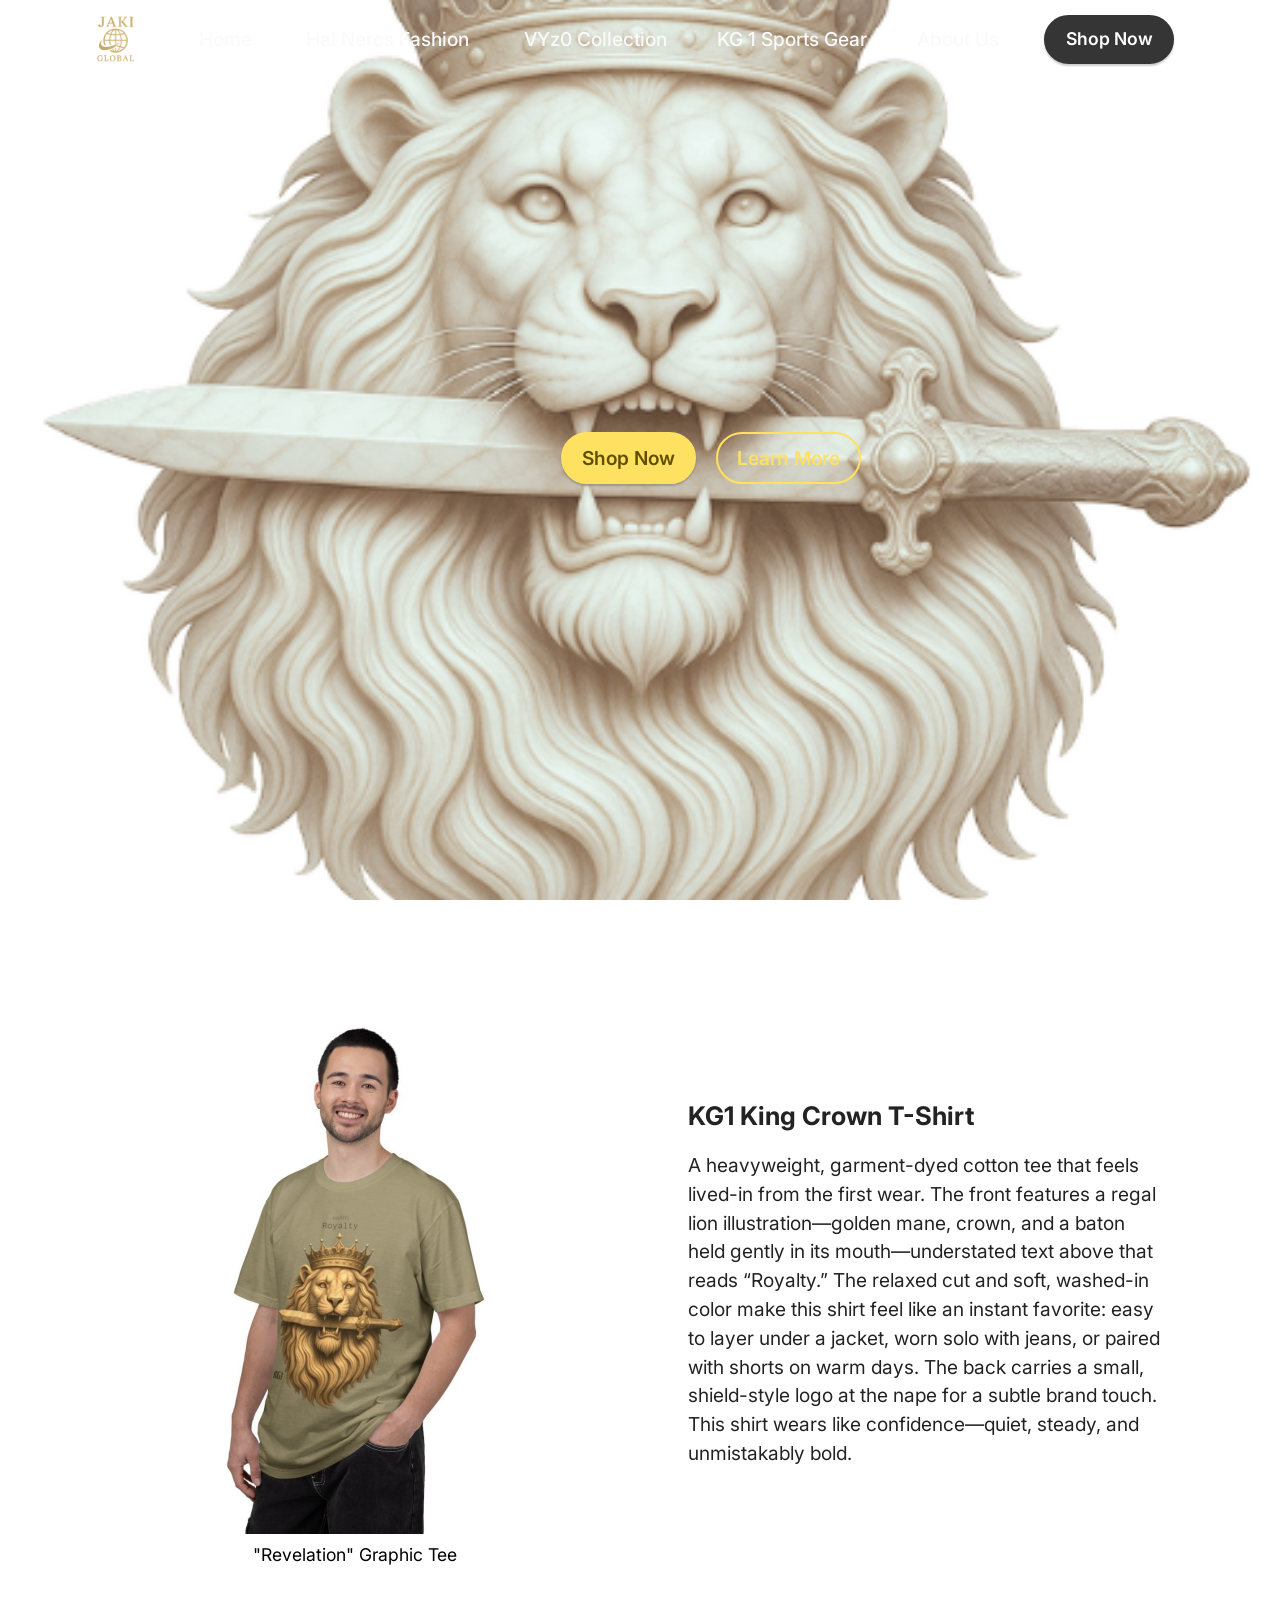
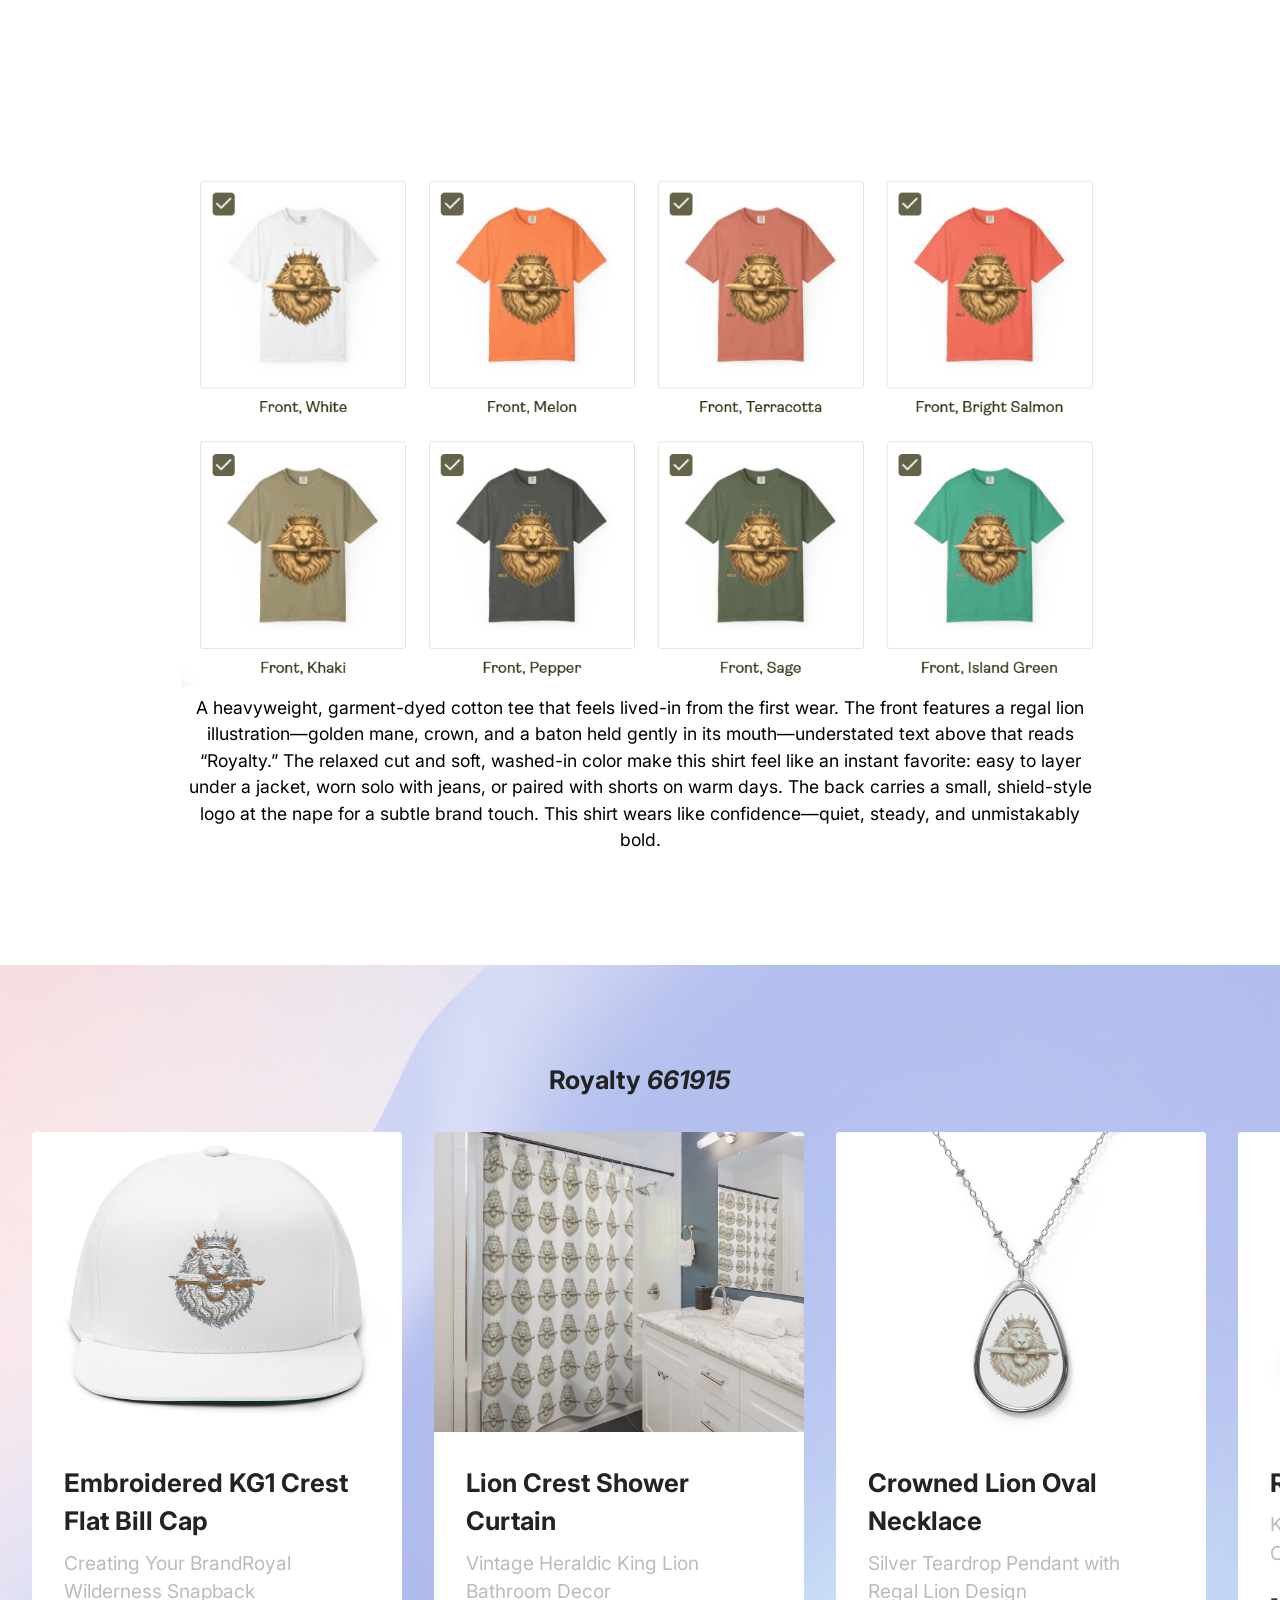
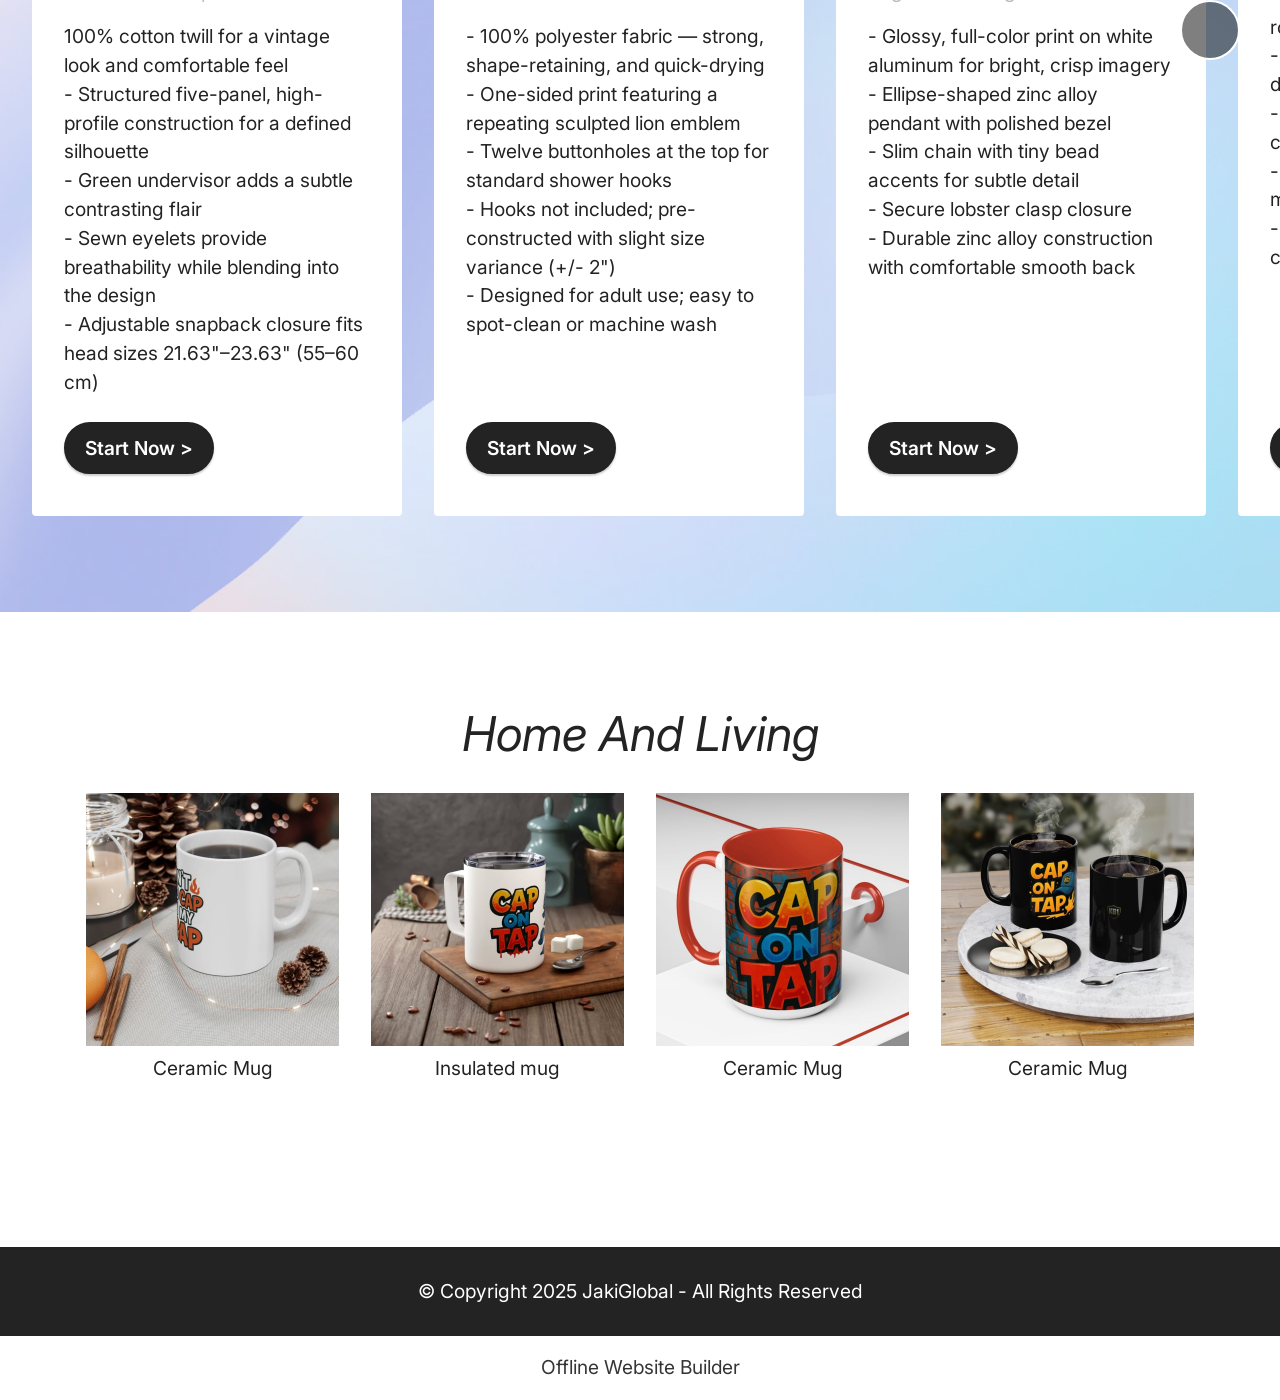
==== page1.html @ da612c18 "redo whole site ok" ====
<!DOCTYPE html>
<html  >
<head>
  <!-- Site made with Mobirise Website Builder v6.1.12, https://mobirise.com -->
  <meta charset="UTF-8">
  <meta http-equiv="X-UA-Compatible" content="IE=edge">
  <meta name="generator" content="Mobirise v6.1.12, mobirise.com">
  <meta name="viewport" content="width=device-width, initial-scale=1, minimum-scale=1">
  <link rel="shortcut icon" href="assets/images/chatgpt20image20oct20312020252003-51-0820pm-144x144.png" type="image/x-icon">
  <meta name="description" content="">
  
  
  <title>KG1 Sports Wear</title>
  <link rel="stylesheet" href="assets/bootstrap/css/bootstrap.min.css">
  <link rel="stylesheet" href="assets/dropdown/css/style.css">
  <link rel="stylesheet" href="assets/theme/css/style.css">
  <link rel="preload" href="https://fonts.googleapis.com/css?family=Inter:100,200,300,400,500,600,700,800,900,100i,200i,300i,400i,500i,600i,700i,800i,900i&display=swap" as="style" onload="this.onload=null;this.rel='stylesheet'">
  <noscript><link rel="stylesheet" href="https://fonts.googleapis.com/css?family=Inter:100,200,300,400,500,600,700,800,900,100i,200i,300i,400i,500i,600i,700i,800i,900i&display=swap"></noscript>
  <link rel="preload" as="style" href="assets/mobirise/css/mbr-additional.css?v=jrYOTc"><link rel="stylesheet" href="assets/mobirise/css/mbr-additional.css?v=jrYOTc" type="text/css">

  
  
  
</head>
<body>
  
  <section data-bs-version="5.1" class="menu menu3 cid-sFAA5oUu2Y" once="menu" id="menu3-4">
    
    <nav class="navbar navbar-dropdown navbar-expand-lg">
        <div class="container">
            <div class="navbar-brand">
                <span class="navbar-logo">
                    <a href="page4.html">
                        <img src="assets/images/chatgpt20image20oct20312020252003-51-0820pm-144x144.png" alt="Mobirise Website Builder" style="height: 3.7rem;">
                    </a>
                </span>
                
            </div>
            <button class="navbar-toggler" type="button" data-toggle="collapse" data-bs-toggle="collapse" data-target="#navbarSupportedContent" data-bs-target="#navbarSupportedContent" aria-controls="navbarNavAltMarkup" aria-expanded="false" aria-label="Toggle navigation">
                <div class="hamburger">
                    <span></span>
                    <span></span>
                    <span></span>
                    <span></span>
                </div>
            </button>
            <div class="collapse navbar-collapse" id="navbarSupportedContent">
                <ul class="navbar-nav nav-dropdown" data-app-modern-menu="true"><li class="nav-item"><a class="nav-link link text-white text-primary display-7" href="page6.html">Home&nbsp;</a></li>
                    <li class="nav-item"><a class="nav-link link text-white text-primary display-7" href="page2.html">Hal Nercs Fashion&nbsp;</a></li>
                    <li class="nav-item"><a class="nav-link link text-white text-primary display-7" href="page3.html">VYz0 Collection</a></li><li class="nav-item"><a class="nav-link link text-white text-primary display-7" href="page1.html">KG 1 Sports Gear</a>
                    </li><li class="nav-item"><a class="nav-link link text-white text-primary display-7" href="page4.html">About Us</a></li></ul>
                
                <div class="navbar-buttons mbr-section-btn"><a class="btn btn-primary display-4" href="https://jakiglo.printify.me/product/27592237/kg1-king-crown-t-shirt-revelation-graphic-tee">
                        Shop Now</a></div>
            </div>
        </div>
    </nav>
</section>

<section data-bs-version="5.1" class="header5 cid-vfiUCvLCjv mbr-fullscreen" id="header5-z">

    

    
    

    <div class="container">
        <div class="row justify-content-end">
            <div class="col-12 col-lg-7">
                
                
                
                <div class="mbr-section-btn mt-3"><a class="btn btn-warning display-7" href="https://jakiglo.printify.me/product/27592237/kg1-king-crown-t-shirt-revelation-graphic-tee">Shop Now</a>
                    <a class="btn btn-warning-outline display-7" href="https://jakiglo.printify.me/product/27592237/kg1-king-crown-t-shirt-revelation-graphic-tee">Learn More</a></div>
            </div>
        </div>
    </div>
</section>

<section data-bs-version="5.1" class="image1 cid-vh72mKqOmb" id="image1-18">
    

    
    

    <div class="container">
        <div class="row align-items-center">
            <div class="col-12 col-lg-6">
                <div class="image-wrapper">
                    <img src="assets/images/variant-78998-3-1076x1076.jpg" alt="Mobirise Website Builder">
                    <p class="mbr-description mbr-fonts-style pt-2 align-center display-4">
                    "Revelation" Graphic Tee</p>
                </div>
            </div>
            <div class="col-12 col-lg">
                <div class="text-wrapper">
                    <h3 class="mbr-section-title mbr-fonts-style mb-3 display-5"><strong>KG1 King Crown T-Shirt&nbsp;</strong><br></h3>
                    <p class="mbr-text mbr-fonts-style display-7">
                        A heavyweight, garment-dyed cotton tee that feels lived-in from the first wear. The front features a regal lion illustration—golden mane, crown, and a baton held gently in its mouth—understated text above that reads “Royalty.” The relaxed cut and soft, washed-in color make this shirt feel like an instant favorite: easy to layer under a jacket, worn solo with jeans, or paired with shorts on warm days. The back carries a small, shield-style logo at the nape for a subtle brand touch. This shirt wears like confidence—quiet, steady, and unmistakably bold.</p>
                </div>
            </div>
        </div>
    </div>
</section>

<section data-bs-version="5.1" class="image3 cid-vh6ydYtL9U" id="image3-17">
    

    
    

    <div class="container">
        <div class="row justify-content-center">
            <div class="col-12 col-lg-10">
                <div class="image-wrapper">
                    <img src="assets/images/screenshot205186-1163x647.png" alt="Mobirise Website Builder">
                    <p class="mbr-description mbr-fonts-style mt-2 align-center display-4">
                        A heavyweight, garment-dyed cotton tee that feels lived-in from the first wear. The front features a regal lion illustration—golden mane, crown, and a baton held gently in its mouth—understated text above that reads “Royalty.” The relaxed cut and soft, washed-in color make this shirt feel like an instant favorite: easy to layer under a jacket, worn solo with jeans, or paired with shorts on warm days. The back carries a small, shield-style logo at the nape for a subtle brand touch. This shirt wears like confidence—quiet, steady, and unmistakably bold.</p>
                </div>
            </div>
        </div>
    </div>
</section>

<section data-bs-version="5.1" class="slider5 mbr-embla cid-vfiUpxjBUe" id="slider5-w">
    
    <div class="mbr-overlay"></div>
    <div class="position-relative">
        <div class="mbr-section-head">
            <h3 class="mbr-section-title mbr-fonts-style align-center mb-0 display-5"><strong>Royalty <em>661915</em></strong></h3>
            
        </div>
        <div class="embla mt-4" data-skip-snaps="true" data-align="center" data-contain-scroll="trimSnaps" data-auto-play-interval="5" data-draggable="true">
            <div class="embla__viewport container-fluid">
                <div class="embla__container">
                    
                    
                    
                    <div class="embla__slide slider-image item active" style="margin-left: 1rem; margin-right: 1rem;">
                        <div class="slide-content">
                            <div class="item-img">
                                <div class="item-wrapper">
                                    
                                <a href="https://jakiglo.printify.me/product/28048783"><img src="assets/images/variant-119150-600x600.jpg" alt="Mobirise Website Builder" title="" data-slide-to="0" data-bs-slide-to="0"></a></div>
                            </div>
                            <div class="item-content">
                                <h5 class="item-title mbr-fonts-style display-5"><strong>Embroidered KG1 Crest Flat Bill Cap&nbsp;</strong></h5>
                                <h6 class="item-subtitle mbr-fonts-style mt-1 display-7">Creating Your BrandRoyal Wilderness Snapback</h6>
                                <p class="mbr-text mbr-fonts-style mt-3 display-7">100% cotton twill for a vintage look and comfortable feel<br>- Structured five-panel, high-profile construction for a defined silhouette<br>- Green undervisor adds a subtle contrasting flair<br>- Sewn eyelets provide breathability while blending into the design<br>- Adjustable snapback closure fits head sizes 21.63"–23.63" (55–60 cm)<br></p>
                            </div>
                            <div class="mbr-section-btn item-footer mt-2"><a href="https://jakiglo.printify.me/product/28048783" class="btn item-btn btn-black display-7" target="_blank">Start Now
                                    &gt;</a></div>
                        </div>
                    </div><div class="embla__slide slider-image item" style="margin-left: 1rem; margin-right: 1rem;">
                        <div class="slide-content">
                            <div class="item-img">
                                <div class="item-wrapper">
                                    
                                <a href="https://jakiglo.printify.me/product/28049082" target="false"></a><a href="https://jakiglo.printify.me/product/28049082" target="false"></a><a href="https://jakiglo.printify.me/product/28049082"><img src="assets/images/variant-41653-1-600x600.jpg" alt="Mobirise Website Builder" title="" data-slide-to="1" data-bs-slide-to="1"></a></div>
                            </div>
                            <div class="item-content">
                                <h5 class="item-title mbr-fonts-style display-5"><strong>Lion Crest Shower Curtain&nbsp;</strong></h5>
                                <h6 class="item-subtitle mbr-fonts-style mt-1 display-7">Vintage Heraldic King Lion Bathroom Decor</h6>
                                <p class="mbr-text mbr-fonts-style mt-3 display-7">- 100% polyester fabric — strong, shape-retaining, and quick-drying<br>- One-sided print featuring a repeating sculpted lion emblem<br>- Twelve buttonholes at the top for standard shower hooks<br>- Hooks not included; pre-constructed with slight size variance (+/- 2")<br>- Designed for adult use; easy to spot-clean or machine wash<br></p>
                            </div>
                            <div class="mbr-section-btn item-footer mt-2"><a href="https://jakiglo.printify.me/product/28049082" class="btn item-btn btn-black display-7" target="_blank">Start Now
                                    &gt;</a></div>
                        </div>
                    </div><div class="embla__slide slider-image item" style="margin-left: 1rem; margin-right: 1rem;">
                        <div class="slide-content">
                            <div class="item-img">
                                <div class="item-wrapper">
                                    
                                <a href="https://jakiglo.printify.me/product/28049155"><img src="assets/images/variant-74660-600x600.jpg" alt="Mobirise Website Builder" title="" data-slide-to="2" data-bs-slide-to="2"></a></div>
                            </div>
                            <div class="item-content">
                                <h5 class="item-title mbr-fonts-style display-5"><strong>Crowned Lion Oval Necklace&nbsp;</strong></h5>
                                <h6 class="item-subtitle mbr-fonts-style mt-1 display-7">Silver Teardrop Pendant with Regal Lion Design</h6>
                                <p class="mbr-text mbr-fonts-style mt-3 display-7">- Glossy, full-color print on white aluminum for bright, crisp imagery<br>- Ellipse-shaped zinc alloy pendant with polished bezel<br>- Slim chain with tiny bead accents for subtle detail<br>- Secure lobster clasp closure<br>- Durable zinc alloy construction with comfortable smooth back<br></p>
                            </div>
                            <div class="mbr-section-btn item-footer mt-2"><a href="" class="btn item-btn btn-black display-7" target="_blank">Start Now
                                    &gt;</a></div>
                        </div>
                    </div><div class="embla__slide slider-image item" style="margin-left: 1rem; margin-right: 1rem;">
                        <div class="slide-content">
                            <div class="item-img">
                                <div class="item-wrapper">
                                    
                                <a href="https://jakiglo.printify.me/product/28049255/regal-lion-crown-mug-king-lion-with-sword-11oz-ceramic-coffee-cup" target="false"></a><a href="https://jakiglo.printify.me/product/28049255/regal-lion-crown-mug-king-lion-with-sword-11oz-ceramic-coffee-cup"><img src="assets/images/variant-33719-1-600x600.jpg" alt="Mobirise Website Builder" title="" data-slide-to="3" data-bs-slide-to="3"></a></div>
                            </div>
                            <div class="item-content">
                                <h5 class="item-title mbr-fonts-style display-5"><strong>Regal Lion Crown Mug&nbsp;</strong></h5>
                                <h6 class="item-subtitle mbr-fonts-style mt-1 display-7">King Lion&nbsp; 11oz Ceramic Coffee Cup</h6>
                                <p class="mbr-text mbr-fonts-style mt-3 display-7">- 11 oz white ceramic mug with rounded rim and C-handle<br>- Microwave-safe for reheating drinks<br>- Dishwasher-safe for easy cleaning<br>- Lead- and BPA-free, food-safe materials<br>- Subtle, heraldic lion design with crown and sword.<br></p>
                            </div>
                            <div class="mbr-section-btn item-footer mt-2"><a href="https://jakiglo.printify.me/product/28049255/regal-lion-crown-mug-king-lion-with-sword-11oz-ceramic-coffee-cup" class="btn item-btn btn-black display-7" target="_blank">Start Now
                                    &gt;</a></div>
                        </div>
                    </div><div class="embla__slide slider-image item" style="margin-left: 1rem; margin-right: 1rem;">
                        <div class="slide-content">
                            <div class="item-img">
                                <div class="item-wrapper">
                                    
                                <a href="https://jakiglo.printify.me/product/28049255/regal-lion-crown-mug-king-lion-with-sword-11oz-ceramic-coffee-cup" target="false"></a><a href="https://jakiglo.printify.me/product/28049255/regal-lion-crown-mug-king-lion-with-sword-11oz-ceramic-coffee-cup"><img src="assets/images/variant-41521-600x600.jpg" alt="Mobirise Website Builder" title="" data-slide-to="4" data-bs-slide-to="4"></a></div>
                            </div>
                            <div class="item-content">
                                <h5 class="item-title mbr-fonts-style display-5"><strong>Regal Lion Crest Decorative Pillow&nbsp;&nbsp;</strong></h5>
                                <h6 class="item-subtitle mbr-fonts-style mt-1 display-7">Crowned Lion Holding Sword Accent Cushion</h6>
                                <p class="mbr-text mbr-fonts-style mt-3 display-7">- 100% spun polyester cover resists wrinkles and holds shape<br>- Double-sided print for a continuous, polished look<br>- Concealed beige zipper with metal pull blends into the design<br>- Includes a recycled polyester insert vacuum-packed separately for extra loft<br>- Insert sized 2–3 inches larger than cover to ensure full, plump appearance when assembled<br></p>
                            </div>
                            <div class="mbr-section-btn item-footer mt-2"><a href="https://jakiglo.printify.me/product/28049155" class="btn item-btn btn-black display-7" target="_blank">Start Now
                                    &gt;</a></div>
                        </div>
                    </div>
                </div>
            </div>
            <button class="embla__button embla__button--prev">
                <span class="mobi-mbri mobi-mbri-arrow-prev mbr-iconfont" aria-hidden="true"></span>
                <span class="sr-only visually-hidden visually-hidden">Previous</span>
            </button>
            <button class="embla__button embla__button--next">
                <span class="mobi-mbri mobi-mbri-arrow-next mbr-iconfont" aria-hidden="true"></span>
                <span class="sr-only visually-hidden visually-hidden">Next</span>
            </button>
        </div>
    </div>
</section>

<section data-bs-version="5.1" class="gallery5 mbr-gallery cid-vfiUwA9IYV" id="gallery5-y">
    

    
    

    <div class="container">
        <div class="mbr-section-head">
            <h3 class="mbr-section-title mbr-fonts-style align-center m-0 display-2"><em style="">Home And Living</em></h3>
            
        </div>
        <div class="row mbr-gallery mt-4">
            <div class="col-12 col-md-6 col-lg-3 item gallery-image">
                <div class="item-wrapper" data-toggle="modal" data-bs-toggle="modal" data-target="#vhh3JW7TvI-modal" data-bs-target="#vhh3JW7TvI-modal">
                    <a href="https://jakiglo.printify.me/product/27574688"><img class="w-100" src="assets/images/variant-65216-5-506x506.jpg" alt="Mobirise Website Builder" data-slide-to="0" data-bs-slide-to="0" data-target="#lb-vhh3JW7TvI" data-bs-target="#lb-vhh3JW7TvI"></a>
                    <div class="icon-wrapper">
                        <span class="mobi-mbri mobi-mbri-search mbr-iconfont mbr-iconfont-btn"></span>
                    </div>
                </div>
                <h6 class="mbr-item-subtitle mbr-fonts-style align-center mb-2 mt-2 display-7">
                    Ceramic Mug<br>&nbsp;</h6>
            </div>
            <div class="col-12 col-md-6 col-lg-3 item gallery-image">
                <div class="item-wrapper" data-toggle="modal" data-bs-toggle="modal" data-target="#vhh3JW7TvI-modal" data-bs-target="#vhh3JW7TvI-modal">
                    <a href="https://jakiglo.printify.me/product/27574689"><img class="w-100" src="assets/images/variant-88139-5-506x506.jpg" alt="Mobirise Website Builder" data-slide-to="1" data-bs-slide-to="1" data-target="#lb-vhh3JW7TvI" data-bs-target="#lb-vhh3JW7TvI"></a>
                    <div class="icon-wrapper">
                        <span class="mobi-mbri mobi-mbri-search mbr-iconfont mbr-iconfont-btn"></span>
                    </div>
                </div>
                <h6 class="mbr-item-subtitle mbr-fonts-style align-center mb-2 mt-2 display-7">Insulated mug</h6>
            </div>
            <div class="col-12 col-md-6 col-lg-3 item gallery-image">
                <div class="item-wrapper" data-toggle="modal" data-bs-toggle="modal" data-target="#vhh3JW7TvI-modal" data-bs-target="#vhh3JW7TvI-modal">
                    <a href="https://jakiglo.printify.me/product/28049290"><img class="w-100" src="assets/images/variant-105887-5-506x506.jpg" alt="Mobirise Website Builder" data-slide-to="2" data-bs-slide-to="2" data-target="#lb-vhh3JW7TvI" data-bs-target="#lb-vhh3JW7TvI"></a>
                    <div class="icon-wrapper">
                        <span class="mobi-mbri mobi-mbri-search mbr-iconfont mbr-iconfont-btn"></span>
                    </div>
                </div>
                <h6 class="mbr-item-subtitle mbr-fonts-style align-center mb-2 mt-2 display-7">
                    Ceramic Mug</h6>
            </div>
            <div class="col-12 col-md-6 col-lg-3 item gallery-image">
                <div class="item-wrapper" data-toggle="modal" data-bs-toggle="modal" data-target="#vhh3JW7TvI-modal" data-bs-target="#vhh3JW7TvI-modal">
                    <a href="https://jakiglo.printify.me/product/28049294"><img class="w-100" src="assets/images/variant-72212-3-506x506.jpg" alt="Mobirise Website Builder" data-slide-to="3" data-bs-slide-to="3" data-target="#lb-vhh3JW7TvI" data-bs-target="#lb-vhh3JW7TvI"></a>
                    <div class="icon-wrapper">
                        <span class="mobi-mbri mobi-mbri-search mbr-iconfont mbr-iconfont-btn"></span>
                    </div>
                </div>
                <h6 class="mbr-item-subtitle mbr-fonts-style align-center mb-2 mt-2 display-7">Ceramic Mug</h6>
            </div>
        </div>

        <div class="modal mbr-slider" tabindex="-1" role="dialog" aria-hidden="true" id="vhh3JW7TvI-modal">
            <div class="modal-dialog" role="document">
                <div class="modal-content">
                    <div class="modal-body">
                        <div class="carousel slide" id="lb-vhh3JW7TvI" data-interval="5000" data-bs-interval="5000">
                            <div class="carousel-inner">
                                <div class="carousel-item active">
                                    <img class="d-block w-100" src="assets/images/variant-65216-5-506x506.jpg" alt="Mobirise Website Builder">
                                </div>
                                <div class="carousel-item">
                                    <img class="d-block w-100" src="assets/images/variant-88139-5-506x506.jpg" alt="Mobirise Website Builder">
                                </div>
                                <div class="carousel-item">
                                    <img class="d-block w-100" src="assets/images/variant-105887-5-506x506.jpg" alt="Mobirise Website Builder">
                                </div>
                                <div class="carousel-item">
                                    <img class="d-block w-100" src="assets/images/variant-72212-3-506x506.jpg" alt="Mobirise Website Builder">
                                </div>
                            </div>
                            <ol class="carousel-indicators">
                                <li data-slide-to="0" data-bs-slide-to="0" class="active" data-target="#lb-vhh3JW7TvI" data-bs-target="#lb-vhh3JW7TvI"></li>
                                <li data-slide-to="1" data-bs-slide-to="1" data-target="#lb-vhh3JW7TvI" data-bs-target="#lb-vhh3JW7TvI"></li>
                                <li data-slide-to="2" data-bs-slide-to="2" data-target="#lb-vhh3JW7TvI" data-bs-target="#lb-vhh3JW7TvI"></li>
                                <li data-slide-to="3" data-bs-slide-to="3" data-target="#lb-vhh3JW7TvI" data-bs-target="#lb-vhh3JW7TvI"></li>
                            </ol>
                            <a role="button" href="" class="close" data-dismiss="modal" data-bs-dismiss="modal" aria-label="Close">
                            </a>
                            <a class="carousel-control-prev carousel-control" role="button" data-slide="prev" data-bs-slide="prev" href="#lb-vhh3JW7TvI">
                                <span class="mobi-mbri mobi-mbri-arrow-prev" aria-hidden="true"></span>
                                <span class="sr-only visually-hidden">Previous</span>
                            </a>
                            <a class="carousel-control-next carousel-control" role="button" data-slide="next" data-bs-slide="next" href="#lb-vhh3JW7TvI">
                                <span class="mobi-mbri mobi-mbri-arrow-next" aria-hidden="true"></span>
                                <span class="sr-only visually-hidden">Next</span>
                            </a>
                        </div>
                    </div>
                </div>
            </div>
        </div>
    </div>
</section>

<section data-bs-version="5.1" class="footer7 cid-vfhz7yshEs" once="footers" id="footer7-t">

    

    

    <div class="container">
        <div class="media-container-row align-center mbr-white">
            <div class="col-12">
                <p class="mbr-text mb-0 mbr-fonts-style display-7">
                    © Copyright 2025 JakiGlobal - All Rights Reserved
                </p>
            </div>
        </div>
    </div>
</section><section class="display-7" style="padding: 0;align-items: center;justify-content: center;flex-wrap: wrap;    align-content: center;display: flex;position: relative;height: 4rem;"><a href="https://mobiri.se/4561584" style="flex: 1 1;height: 4rem;position: absolute;width: 100%;z-index: 1;"><img alt="" style="height: 4rem;" src="[data-uri]"></a><p style="margin: 0;text-align: center;" class="display-7">&#8204;</p><a style="z-index:1" href="https://mobirise.com/offline-website-builder.html">Offline Website Builder</a></section><script src="assets/bootstrap/js/bootstrap.bundle.min.js"></script>  <script src="assets/smoothscroll/smooth-scroll.js"></script>  <script src="assets/ytplayer/index.js"></script>  <script src="assets/dropdown/js/navbar-dropdown.js"></script>  <script src="assets/embla/embla.min.js"></script>  <script src="assets/embla/script.js"></script>  <script src="assets/theme/js/script.js"></script>  
  
  
</body>
</html>
---- assets/dropdown/css/style.css ----
.navbar-dropdown {
  left: 0;
  padding: 0;
  position: absolute;
  right: 0;
  top: 0;
  transition: all 0.45s ease;
  z-index: 1030;
  background: #282828; }
  .navbar-dropdown .navbar-logo {
    margin-right: 0.8rem;
    transition: margin 0.3s ease-in-out;
    vertical-align: middle; }
    .navbar-dropdown .navbar-logo img {
      height: 3.125rem;
      transition: all 0.3s ease-in-out; }
    .navbar-dropdown .navbar-logo.mbr-iconfont {
      font-size: 3.125rem;
      line-height: 3.125rem; }
  .navbar-dropdown .navbar-caption {
    font-weight: 700;
    white-space: normal;
    vertical-align: -4px;
    line-height: 3.125rem !important; }
    .navbar-dropdown .navbar-caption, .navbar-dropdown .navbar-caption:hover {
      color: inherit;
      text-decoration: none; }
  .navbar-dropdown .mbr-iconfont + .navbar-caption {
    vertical-align: -1px; }
  .navbar-dropdown.navbar-fixed-top {
    position: fixed; }
  .navbar-dropdown .navbar-brand span {
    vertical-align: -4px; }
  .navbar-dropdown.bg-color.transparent {
    background: none; }
  .navbar-dropdown.navbar-short .navbar-brand {
    padding: 0.625rem 0; }
    .navbar-dropdown.navbar-short .navbar-brand span {
      vertical-align: -1px; }
  .navbar-dropdown.navbar-short .navbar-caption {
    line-height: 2.375rem !important;
    vertical-align: -2px; }
  .navbar-dropdown.navbar-short .navbar-logo {
    margin-right: 0.5rem; }
    .navbar-dropdown.navbar-short .navbar-logo img {
      height: 2.375rem; }
    .navbar-dropdown.navbar-short .navbar-logo.mbr-iconfont {
      font-size: 2.375rem;
      line-height: 2.375rem; }
  .navbar-dropdown.navbar-short .mbr-table-cell {
    height: 3.625rem; }
  .navbar-dropdown .navbar-close {
    left: 0.6875rem;
    position: fixed;
    top: 0.75rem;
    z-index: 1000; }
  .navbar-dropdown .hamburger-icon {
    content: "";
    display: inline-block;
    vertical-align: middle;
    width: 16px;
    -webkit-box-shadow: 0 -6px 0 1px #282828,0 0 0 1px #282828,0 6px 0 1px #282828;
    -moz-box-shadow: 0 -6px 0 1px #282828,0 0 0 1px #282828,0 6px 0 1px #282828;
    box-shadow: 0 -6px 0 1px #282828,0 0 0 1px #282828,0 6px 0 1px #282828; }

.dropdown-menu .dropdown-toggle[data-toggle="dropdown-submenu"]::after {
  border-bottom: 0.35em solid transparent;
  border-left: 0.35em solid;
  border-right: 0;
  border-top: 0.35em solid transparent;
  margin-left: 0.3rem; }

.dropdown-menu .dropdown-item:focus {
  outline: 0; }

.nav-dropdown {
  font-size: 0.75rem;
  font-weight: 500;
  height: auto !important; }
  .nav-dropdown .nav-btn {
    padding-left: 1rem; }
  .nav-dropdown .link {
    margin: .667em 1.667em;
    font-weight: 500;
    padding: 0;
    transition: color .2s ease-in-out; }
    .nav-dropdown .link.dropdown-toggle {
      margin-right: 2.583em; }
      .nav-dropdown .link.dropdown-toggle::after {
        margin-left: .25rem;
        border-top: 0.35em solid;
        border-right: 0.35em solid transparent;
        border-left: 0.35em solid transparent;
        border-bottom: 0; }
      .nav-dropdown .link.dropdown-toggle[aria-expanded="true"] {
        margin: 0;
        padding: 0.667em 3.263em  0.667em 1.667em; }
  .nav-dropdown .link::after,
  .nav-dropdown .dropdown-item::after {
    color: inherit; }
  .nav-dropdown .btn {
    font-size: 0.75rem;
    font-weight: 700;
    letter-spacing: 0;
    margin-bottom: 0;
    padding-left: 1.25rem;
    padding-right: 1.25rem; }
  .nav-dropdown .dropdown-menu {
    border-radius: 0;
    border: 0;
    left: 0;
    margin: 0;
    padding-bottom: 1.25rem;
    padding-top: 1.25rem;
    position: relative; }
  .nav-dropdown .dropdown-submenu {
    margin-left: 0.125rem;
    top: 0; }
  .nav-dropdown .dropdown-item {
    font-weight: 500;
    line-height: 2;
    padding: 0.3846em 4.615em 0.3846em 1.5385em;
    position: relative;
    transition: color .2s ease-in-out, background-color .2s ease-in-out; }
    .nav-dropdown .dropdown-item::after {
      margin-top: -0.3077em;
      position: absolute;
      right: 1.1538em;
      top: 50%; }
    .nav-dropdown .dropdown-item:focus, .nav-dropdown .dropdown-item:hover {
      background: none; }

@media (max-width: 767px) {
  .nav-dropdown.navbar-toggleable-sm {
    bottom: 0;
    display: none;
    left: 0;
    overflow-x: hidden;
    position: fixed;
    top: 0;
    transform: translateX(-100%);
    -ms-transform: translateX(-100%);
    -webkit-transform: translateX(-100%);
    width: 18.75rem;
    z-index: 999; } }
.nav-dropdown.navbar-toggleable-xl {
  bottom: 0;
  display: none;
  left: 0;
  overflow-x: hidden;
  position: fixed;
  top: 0;
  transform: translateX(-100%);
  -ms-transform: translateX(-100%);
  -webkit-transform: translateX(-100%);
  width: 18.75rem;
  z-index: 999; }

.nav-dropdown-sm {
  display: block !important;
  overflow-x: hidden;
  overflow: auto;
  padding-top: 3.875rem; }
  .nav-dropdown-sm::after {
    content: "";
    display: block;
    height: 3rem;
    width: 100%; }
  .nav-dropdown-sm.collapse.in ~ .navbar-close {
    display: block !important; }
  .nav-dropdown-sm.collapsing, .nav-dropdown-sm.collapse.in {
    transform: translateX(0);
    -ms-transform: translateX(0);
    -webkit-transform: translateX(0);
    transition: all 0.25s ease-out;
    -webkit-transition: all 0.25s ease-out;
    background: #282828; }
  .nav-dropdown-sm.collapsing[aria-expanded="false"] {
    transform: translateX(-100%);
    -ms-transform: translateX(-100%);
    -webkit-transform: translateX(-100%); }
  .nav-dropdown-sm .nav-item {
    display: block;
    margin-left: 0 !important;
    padding-left: 0; }
  .nav-dropdown-sm .link,
  .nav-dropdown-sm .dropdown-item {
    border-top: 1px dotted rgba(255, 255, 255, 0.1);
    font-size: 0.8125rem;
    line-height: 1.6;
    margin: 0 !important;
    padding: 0.875rem 2.4rem 0.875rem 1.5625rem !important;
    position: relative;
    white-space: normal; }
    .nav-dropdown-sm .link:focus, .nav-dropdown-sm .link:hover,
    .nav-dropdown-sm .dropdown-item:focus,
    .nav-dropdown-sm .dropdown-item:hover {
      background: rgba(0, 0, 0, 0.2) !important;
      color: #c0a375; }
  .nav-dropdown-sm .nav-btn {
    position: relative;
    padding: 1.5625rem 1.5625rem 0 1.5625rem; }
    .nav-dropdown-sm .nav-btn::before {
      border-top: 1px dotted rgba(255, 255, 255, 0.1);
      content: "";
      left: 0;
      position: absolute;
      top: 0;
      width: 100%; }
    .nav-dropdown-sm .nav-btn + .nav-btn {
      padding-top: 0.625rem; }
      .nav-dropdown-sm .nav-btn + .nav-btn::before {
        display: none; }
  .nav-dropdown-sm .btn {
    padding: 0.625rem 0; }
  .nav-dropdown-sm .dropdown-toggle[data-toggle="dropdown-submenu"]::after {
    margin-left: .25rem;
    border-top: 0.35em solid;
    border-right: 0.35em solid transparent;
    border-left: 0.35em solid transparent;
    border-bottom: 0; }
  .nav-dropdown-sm .dropdown-toggle[data-toggle="dropdown-submenu"][aria-expanded="true"]::after {
    border-top: 0;
    border-right: 0.35em solid transparent;
    border-left: 0.35em solid transparent;
    border-bottom: 0.35em solid; }
  .nav-dropdown-sm .dropdown-menu {
    margin: 0;
    padding: 0;
    position: relative;
    top: 0;
    left: 0;
    width: 100%;
    border: 0;
    float: none;
    border-radius: 0;
    background: none; }
  .nav-dropdown-sm .dropdown-submenu {
    left: 100%;
    margin-left: 0.125rem;
    margin-top: -1.25rem;
    top: 0; }

.navbar-toggleable-sm .nav-dropdown .dropdown-menu {
  position: absolute; }

.navbar-toggleable-sm .nav-dropdown .dropdown-submenu {
  left: 100%;
  margin-left: 0.125rem;
  margin-top: -1.25rem;
  top: 0; }

.navbar-toggleable-sm.opened .nav-dropdown .dropdown-menu {
  position: relative; }

.navbar-toggleable-sm.opened .nav-dropdown .dropdown-submenu {
  left: 0;
  margin-left: 00rem;
  margin-top: 0rem;
  top: 0; }

.is-builder .nav-dropdown.collapsing {
  transition: none !important; }
---- assets/theme/css/style.css ----
@charset "UTF-8";
section {
  background-color: #ffffff;
}

body {
  font-style: normal;
  line-height: 1.5;
  font-weight: 400;
  color: #232323;
  position: relative;
}

button {
  background-color: transparent;
  border-color: transparent;
}

section,
.container,
.container-fluid {
  position: relative;
  word-wrap: break-word;
}

a.mbr-iconfont:hover {
  text-decoration: none;
}

.article .lead p,
.article .lead ul,
.article .lead ol,
.article .lead pre,
.article .lead blockquote {
  margin-bottom: 0;
}

a {
  font-style: normal;
  font-weight: 400;
  cursor: pointer;
}
a, a:hover {
  text-decoration: none;
}

.mbr-section-title {
  font-style: normal;
  line-height: 1.3;
}

.mbr-section-subtitle {
  line-height: 1.3;
}

.mbr-text {
  font-style: normal;
  line-height: 1.7;
}

h1,
h2,
h3,
h4,
h5,
h6,
.display-1,
.display-2,
.display-4,
.display-5,
.display-7,
span,
p,
a {
  line-height: 1;
  word-break: break-word;
  word-wrap: break-word;
  font-weight: 400;
}

b,
strong {
  font-weight: bold;
}

input:-webkit-autofill, input:-webkit-autofill:hover, input:-webkit-autofill:focus, input:-webkit-autofill:active {
  transition-delay: 9999s;
  -webkit-transition-property: background-color, color;
  transition-property: background-color, color;
}

textarea[type=hidden] {
  display: none;
}

section {
  background-position: 50% 50%;
  background-repeat: no-repeat;
  background-size: cover;
}
section .mbr-background-video,
section .mbr-background-video-preview {
  position: absolute;
  bottom: 0;
  left: 0;
  right: 0;
  top: 0;
}

.hidden {
  visibility: hidden;
}

.mbr-z-index20 {
  z-index: 20;
}

/*! Base colors */
.mbr-white {
  color: #ffffff;
}

.mbr-black {
  color: #111111;
}

.mbr-bg-white {
  background-color: #ffffff;
}

.mbr-bg-black {
  background-color: #000000;
}

/*! Text-aligns */
.align-left {
  text-align: left;
}

.align-center {
  text-align: center;
}

.align-right {
  text-align: right;
}

/*! Font-weight  */
.mbr-light {
  font-weight: 300;
}

.mbr-regular {
  font-weight: 400;
}

.mbr-semibold {
  font-weight: 500;
}

.mbr-bold {
  font-weight: 700;
}

/*! Media  */
.media-content {
  flex-basis: 100%;
}

.media-container-row {
  display: flex;
  flex-direction: row;
  flex-wrap: wrap;
  justify-content: center;
  align-content: center;
  align-items: start;
}
.media-container-row .media-size-item {
  width: 400px;
}

.media-container-column {
  display: flex;
  flex-direction: column;
  flex-wrap: wrap;
  justify-content: center;
  align-content: center;
  align-items: stretch;
}
.media-container-column > * {
  width: 100%;
}

@media (min-width: 992px) {
  .media-container-row {
    flex-wrap: nowrap;
  }
}
figure {
  margin-bottom: 0;
  overflow: hidden;
}

figure[mbr-media-size] {
  transition: width 0.1s;
}

img,
iframe {
  display: block;
  width: 100%;
}

.card {
  background-color: transparent;
  border: none;
}

.card-box {
  width: 100%;
}

.card-img {
  text-align: center;
  flex-shrink: 0;
  -webkit-flex-shrink: 0;
}

.media {
  max-width: 100%;
  margin: 0 auto;
}

.mbr-figure {
  align-self: center;
}

.media-container > div {
  max-width: 100%;
}

.mbr-figure img,
.card-img img {
  width: 100%;
}

@media (max-width: 991px) {
  .media-size-item {
    width: auto !important;
  }

  .media {
    width: auto;
  }

  .mbr-figure {
    width: 100% !important;
  }
}
/*! Buttons */
.mbr-section-btn {
  margin-left: -0.6rem;
  margin-right: -0.6rem;
  font-size: 0;
}

.btn {
  font-weight: 600;
  border-width: 1px;
  font-style: normal;
  margin: 0.6rem 0.6rem;
  white-space: normal;
  transition: all 0.2s ease-in-out;
  display: inline-flex;
  align-items: center;
  justify-content: center;
  word-break: break-word;
}

.btn-sm {
  font-weight: 600;
  letter-spacing: 0px;
  transition: all 0.3s ease-in-out;
}

.btn-md {
  font-weight: 600;
  letter-spacing: 0px;
  transition: all 0.3s ease-in-out;
}

.btn-lg {
  font-weight: 600;
  letter-spacing: 0px;
  transition: all 0.3s ease-in-out;
}

.btn-form {
  margin: 0;
}
.btn-form:hover {
  cursor: pointer;
}

nav .mbr-section-btn {
  margin-left: 0rem;
  margin-right: 0rem;
}

/*! Btn icon margin */
.btn .mbr-iconfont,
.btn.btn-sm .mbr-iconfont {
  order: 1;
  cursor: pointer;
  margin-left: 0.5rem;
  vertical-align: sub;
}

.btn.btn-md .mbr-iconfont,
.btn.btn-md .mbr-iconfont {
  margin-left: 0.8rem;
}

.mbr-regular {
  font-weight: 400;
}

.mbr-semibold {
  font-weight: 500;
}

.mbr-bold {
  font-weight: 700;
}

[type=submit] {
  -webkit-appearance: none;
}

/*! Full-screen */
.mbr-fullscreen .mbr-overlay {
  min-height: 100vh;
}

.mbr-fullscreen {
  display: flex;
  display: -moz-flex;
  display: -ms-flex;
  display: -o-flex;
  align-items: center;
  min-height: 100vh;
  padding-top: 3rem;
  padding-bottom: 3rem;
}

/*! Map */
.map {
  height: 25rem;
  position: relative;
}
.map iframe {
  width: 100%;
  height: 100%;
}

/*! Scroll to top arrow */
.mbr-arrow-up {
  bottom: 25px;
  right: 90px;
  position: fixed;
  text-align: right;
  z-index: 5000;
  color: #ffffff;
  font-size: 22px;
}

.mbr-arrow-up a {
  background: rgba(0, 0, 0, 0.2);
  border-radius: 50%;
  color: #fff;
  display: inline-block;
  height: 60px;
  width: 60px;
  border: 2px solid #fff;
  outline-style: none !important;
  position: relative;
  text-decoration: none;
  transition: all 0.3s ease-in-out;
  cursor: pointer;
  text-align: center;
}
.mbr-arrow-up a:hover {
  background-color: rgba(0, 0, 0, 0.4);
}
.mbr-arrow-up a i {
  line-height: 60px;
}

.mbr-arrow-up-icon {
  display: block;
  color: #fff;
}

.mbr-arrow-up-icon::before {
  content: "›";
  display: inline-block;
  font-family: serif;
  font-size: 22px;
  line-height: 1;
  font-style: normal;
  position: relative;
  top: 6px;
  left: -4px;
  transform: rotate(-90deg);
}

/*! Arrow Down */
.mbr-arrow {
  position: absolute;
  bottom: 45px;
  left: 50%;
  width: 60px;
  height: 60px;
  cursor: pointer;
  background-color: rgba(80, 80, 80, 0.5);
  border-radius: 50%;
  transform: translateX(-50%);
}
@media (max-width: 767px) {
  .mbr-arrow {
    display: none;
  }
}
.mbr-arrow > a {
  display: inline-block;
  text-decoration: none;
  outline-style: none;
  -webkit-animation: arrowdown 1.7s ease-in-out infinite;
          animation: arrowdown 1.7s ease-in-out infinite;
  color: #ffffff;
}
.mbr-arrow > a > i {
  position: absolute;
  top: -2px;
  left: 15px;
  font-size: 2rem;
}

#scrollToTop a i::before {
  content: "";
  position: absolute;
  display: block;
  border-bottom: 2.5px solid #fff;
  border-left: 2.5px solid #fff;
  width: 27.8%;
  height: 27.8%;
  left: 50%;
  top: 51%;
  transform: translateY(-30%) translateX(-50%) rotate(135deg);
}

@keyframes arrowdown {
  0% {
    transform: translateY(0px);
  }
  50% {
    transform: translateY(-5px);
  }
  100% {
    transform: translateY(0px);
  }
}
@-webkit-keyframes arrowdown {
  0% {
    transform: translateY(0px);
  }
  50% {
    transform: translateY(-5px);
  }
  100% {
    transform: translateY(0px);
  }
}
@media (max-width: 500px) {
  .mbr-arrow-up {
    left: 0;
    right: 0;
    text-align: center;
  }
}
/*Gradients animation*/
@keyframes gradient-animation {
  from {
    background-position: 0% 100%;
    -webkit-animation-timing-function: ease-in-out;
            animation-timing-function: ease-in-out;
  }
  to {
    background-position: 100% 0%;
    -webkit-animation-timing-function: ease-in-out;
            animation-timing-function: ease-in-out;
  }
}
@-webkit-keyframes gradient-animation {
  from {
    background-position: 0% 100%;
    -webkit-animation-timing-function: ease-in-out;
            animation-timing-function: ease-in-out;
  }
  to {
    background-position: 100% 0%;
    -webkit-animation-timing-function: ease-in-out;
            animation-timing-function: ease-in-out;
  }
}
.bg-gradient {
  background-size: 200% 200%;
  animation: gradient-animation 5s infinite alternate;
  -webkit-animation: gradient-animation 5s infinite alternate;
}

.menu .navbar-brand {
  display: -webkit-flex;
}
.menu .navbar-brand span {
  display: flex;
  display: -webkit-flex;
}
.menu .navbar-brand .navbar-caption-wrap {
  display: -webkit-flex;
}
.menu .navbar-brand .navbar-logo img {
  display: -webkit-flex;
  width: auto;
}
@media (min-width: 768px) and (max-width: 991px) {
  .menu .navbar-toggleable-sm .navbar-nav {
    display: -ms-flexbox;
  }
}
@media (max-width: 991px) {
  .menu .navbar-collapse {
    max-height: 93.5vh;
  }
  .menu .navbar-collapse.show {
    overflow: auto;
  }
}
@media (min-width: 992px) {
  .menu .navbar-nav.nav-dropdown {
    display: -webkit-flex;
  }
  .menu .navbar-toggleable-sm .navbar-collapse {
    display: -webkit-flex !important;
  }
  .menu .collapsed .navbar-collapse {
    max-height: 93.5vh;
  }
  .menu .collapsed .navbar-collapse.show {
    overflow: auto;
  }
}
@media (max-width: 767px) {
  .menu .navbar-collapse {
    max-height: 80vh;
  }
}

.nav-link .mbr-iconfont {
  margin-right: 0.5rem;
}

.navbar {
  display: -webkit-flex;
  -webkit-flex-wrap: wrap;
  -webkit-align-items: center;
  -webkit-justify-content: space-between;
}

.navbar-collapse {
  -webkit-flex-basis: 100%;
  -webkit-flex-grow: 1;
  -webkit-align-items: center;
}

.nav-dropdown .link {
  padding: 0.667em 1.667em !important;
  margin: 0 !important;
}

.nav {
  display: -webkit-flex;
  -webkit-flex-wrap: wrap;
}

.row {
  display: -webkit-flex;
  -webkit-flex-wrap: wrap;
}

.justify-content-center {
  -webkit-justify-content: center;
}

.form-inline {
  display: -webkit-flex;
}

.card-wrapper {
  -webkit-flex: 1;
}

.carousel-control {
  z-index: 10;
  display: -webkit-flex;
}

.carousel-controls {
  display: -webkit-flex;
}

.media {
  display: -webkit-flex;
}

.form-group:focus {
  outline: none;
}

.jq-selectbox__select {
  padding: 7px 0;
  position: relative;
}

.jq-selectbox__dropdown {
  overflow: hidden;
  border-radius: 10px;
  position: absolute;
  top: 100%;
  left: 0 !important;
  width: 100% !important;
}

.jq-selectbox__trigger-arrow {
  right: 0;
  transform: translateY(-50%);
}

.jq-selectbox li {
  padding: 1.07em 0.5em;
}

input[type=range] {
  padding-left: 0 !important;
  padding-right: 0 !important;
}

.modal-dialog,
.modal-content {
  height: 100%;
}

.modal-dialog .carousel-inner {
  height: calc(100vh - 1.75rem);
}
@media (max-width: 575px) {
  .modal-dialog .carousel-inner {
    height: calc(100vh - 1rem);
  }
}

.carousel-item {
  text-align: center;
}

.carousel-item img {
  margin: auto;
}

.navbar-toggler {
  align-self: flex-start;
  padding: 0.25rem 0.75rem;
  font-size: 1.25rem;
  line-height: 1;
  background: transparent;
  border: 1px solid transparent;
  border-radius: 0.25rem;
}

.navbar-toggler:focus,
.navbar-toggler:hover {
  text-decoration: none;
  box-shadow: none;
}

.navbar-toggler-icon {
  display: inline-block;
  width: 1.5em;
  height: 1.5em;
  vertical-align: middle;
  content: "";
  background: no-repeat center center;
  background-size: 100% 100%;
}

.navbar-toggler-left {
  position: absolute;
  left: 1rem;
}

.navbar-toggler-right {
  position: absolute;
  right: 1rem;
}

.card-img {
  width: auto;
}

.menu .navbar.collapsed:not(.beta-menu) {
  flex-direction: column;
}

.carousel-item.active,
.carousel-item-next,
.carousel-item-prev {
  display: flex;
}

.note-air-layout .dropup .dropdown-menu,
.note-air-layout .navbar-fixed-bottom .dropdown .dropdown-menu {
  bottom: initial !important;
}

html,
body {
  height: auto;
  min-height: 100vh;
}

.dropup .dropdown-toggle::after {
  display: none;
}

.form-asterisk {
  font-family: initial;
  position: absolute;
  top: -2px;
  font-weight: normal;
}

.form-control-label {
  position: relative;
  cursor: pointer;
  margin-bottom: 0.357em;
  padding: 0;
}

.alert {
  color: #ffffff;
  border-radius: 0;
  border: 0;
  font-size: 1.1rem;
  line-height: 1.5;
  margin-bottom: 1.875rem;
  padding: 1.25rem;
  position: relative;
  text-align: center;
}
.alert.alert-form::after {
  background-color: inherit;
  bottom: -7px;
  content: "";
  display: block;
  height: 14px;
  left: 50%;
  margin-left: -7px;
  position: absolute;
  transform: rotate(45deg);
  width: 14px;
}

.form-control {
  background-color: #ffffff;
  background-clip: border-box;
  color: #232323;
  line-height: 1rem !important;
  height: auto;
  padding: 0.6rem 1.2rem;
  transition: border-color 0.25s ease 0s;
  border: 1px solid transparent !important;
  border-radius: 4px;
  box-shadow: rgba(0, 0, 0, 0.07) 0px 1px 1px 0px, rgba(0, 0, 0, 0.07) 0px 1px 3px 0px, rgba(0, 0, 0, 0.03) 0px 0px 0px 1px;
}
.form-active .form-control:invalid {
  border-color: red;
}

form .row {
  margin-left: -0.6rem;
  margin-right: -0.6rem;
}
form .row [class*=col] {
  padding-left: 0.6rem;
  padding-right: 0.6rem;
}

form .mbr-section-btn {
  margin: 0;
  padding-left: 0.6rem;
  padding-right: 0.6rem;
}

form .btn {
  display: flex;
  padding: 0.6rem 1.2rem;
  margin: 0;
}

form .form-check-input {
  margin-top: 0.5;
}

textarea.form-control {
  line-height: 1.5rem !important;
}

.form-group {
  margin-bottom: 1.2rem;
}

.form-control,
form .btn {
  min-height: 48px;
}

.gdpr-block label span.textGDPR input[name=gdpr] {
  top: 7px;
}

.form-control:focus {
  box-shadow: none;
}

:focus {
  outline: none;
}

.mbr-overlay {
  background-color: #000;
  bottom: 0;
  left: 0;
  opacity: 0.5;
  position: absolute;
  right: 0;
  top: 0;
  z-index: 0;
  pointer-events: none;
}

blockquote {
  font-style: italic;
  padding: 3rem;
  font-size: 1.09rem;
  position: relative;
  border-left: 3px solid;
}

ul,
ol,
pre,
blockquote {
  margin-bottom: 2.3125rem;
}

.mt-4 {
  margin-top: 2rem !important;
}

.mb-4 {
  margin-bottom: 2rem !important;
}

@media (min-width: 992px) {
  .container {
    padding-left: 16px;
    padding-right: 16px;
  }

  .row {
    margin-left: -16px;
    margin-right: -16px;
  }
  .row > [class*=col] {
    padding-left: 16px;
    padding-right: 16px;
  }
}
@media (min-width: 768px) {
  .container-fluid {
    padding-left: 32px;
    padding-right: 32px;
  }
}
@media (min-width: 768px) and (max-width: 991px) {
  .mbr-container {
    padding-left: 32px;
    padding-right: 32px;
  }
}
@media (max-width: 767px) {
  .mbr-container {
    padding-left: 16px;
    padding-right: 16px;
  }
}
.card-wrapper,
.item-wrapper {
  overflow: hidden;
}

.app-video-wrapper > img {
  opacity: 1;
}

.item {
  position: relative;
}

.dropdown-menu .dropdown-menu {
  left: 100%;
}

.dropdown-item + .dropdown-menu {
  display: none;
}

.dropdown-item:hover + .dropdown-menu,
.dropdown-menu:hover {
  display: block;
}

@media (min-aspect-ratio: 16/9) {
  .mbr-video-foreground {
    height: 300% !important;
    top: -100% !important;
  }
}
@media (max-aspect-ratio: 16/9) {
  .mbr-video-foreground {
    width: 300% !important;
    left: -100% !important;
  }
}.engine {
	position: absolute;
	text-indent: -2400px;
	text-align: center;
	padding: 0;
	top: 0;
	left: -2400px;
}
---- assets/mobirise/css/mbr-additional.css ----
.btn {
  border-width: 2px;
}
body {
  font-family: Jost;
}
.display-1 {
  font-family: 'Inter', sans-serif;
  font-size: 5rem;
  line-height: 1.1;
}
.display-1 > .mbr-iconfont {
  font-size: 6.25rem;
}
.display-2 {
  font-family: 'Inter', sans-serif;
  font-size: 3rem;
  line-height: 1.1;
}
.display-2 > .mbr-iconfont {
  font-size: 3.75rem;
}
.display-4 {
  font-family: 'Inter', sans-serif;
  font-size: 1.1rem;
  line-height: 1.5;
}
.display-4 > .mbr-iconfont {
  font-size: 1.375rem;
}
.display-5 {
  font-family: 'Inter', sans-serif;
  font-size: 1.6rem;
  line-height: 1.5;
}
.display-5 > .mbr-iconfont {
  font-size: 2rem;
}
.display-7 {
  font-family: 'Inter', sans-serif;
  font-size: 1.2rem;
  line-height: 1.5;
}
.display-7 > .mbr-iconfont {
  font-size: 1.5rem;
}
/* ---- Fluid typography for mobile devices ---- */
/* 1.4 - font scale ratio ( bootstrap == 1.42857 ) */
/* 100vw - current viewport width */
/* (48 - 20)  48 == 48rem == 768px, 20 == 20rem == 320px(minimal supported viewport) */
/* 0.65 - min scale variable, may vary */
@media (max-width: 992px) {
  .display-1 {
    font-size: 4rem;
  }
}
@media (max-width: 768px) {
  .display-1 {
    font-size: 3.5rem;
    font-size: calc( 2.4rem + (5 - 2.4) * ((100vw - 20rem) / (48 - 20)));
    line-height: calc( 1.1 * (2.4rem + (5 - 2.4) * ((100vw - 20rem) / (48 - 20))));
  }
  .display-2 {
    font-size: 2.4rem;
    font-size: calc( 1.7rem + (3 - 1.7) * ((100vw - 20rem) / (48 - 20)));
    line-height: calc( 1.3 * (1.7rem + (3 - 1.7) * ((100vw - 20rem) / (48 - 20))));
  }
  .display-4 {
    font-size: 0.88rem;
    font-size: calc( 1.0350000000000001rem + (1.1 - 1.0350000000000001) * ((100vw - 20rem) / (48 - 20)));
    line-height: calc( 1.4 * (1.0350000000000001rem + (1.1 - 1.0350000000000001) * ((100vw - 20rem) / (48 - 20))));
  }
  .display-5 {
    font-size: 1.28rem;
    font-size: calc( 1.21rem + (1.6 - 1.21) * ((100vw - 20rem) / (48 - 20)));
    line-height: calc( 1.4 * (1.21rem + (1.6 - 1.21) * ((100vw - 20rem) / (48 - 20))));
  }
  .display-7 {
    font-size: 0.96rem;
    font-size: calc( 1.07rem + (1.2 - 1.07) * ((100vw - 20rem) / (48 - 20)));
    line-height: calc( 1.4 * (1.07rem + (1.2 - 1.07) * ((100vw - 20rem) / (48 - 20))));
  }
}
/* Buttons */
.btn {
  padding: 0.6rem 1.2rem;
  border-radius: 4px;
}
.btn-sm {
  padding: 0.6rem 1.2rem;
  border-radius: 4px;
}
.btn-md {
  padding: 0.6rem 1.2rem;
  border-radius: 4px;
}
.btn-lg {
  padding: 1rem 2.6rem;
  border-radius: 4px;
}
.bg-primary {
  background-color: #353535 !important;
}
.bg-success {
  background-color: #40b0bf !important;
}
.bg-info {
  background-color: #47b5ed !important;
}
.bg-warning {
  background-color: #ffe161 !important;
}
.bg-danger {
  background-color: #ff9966 !important;
}
.btn-primary,
.btn-primary:active {
  background-color: #353535 !important;
  border-color: #353535 !important;
  color: #ffffff !important;
  box-shadow: 0 2px 2px 0 rgba(0, 0, 0, 0.2);
}
.btn-primary:hover,
.btn-primary:focus,
.btn-primary.focus,
.btn-primary.active {
  color: #ffffff !important;
  background-color: #0a0a0a !important;
  border-color: #0a0a0a !important;
  box-shadow: 0 2px 5px 0 rgba(0, 0, 0, 0.2);
}
.btn-primary.disabled,
.btn-primary:disabled {
  color: #ffffff !important;
  background-color: #0a0a0a !important;
  border-color: #0a0a0a !important;
}
.btn-secondary,
.btn-secondary:active {
  background-color: #5cdb95 !important;
  border-color: #5cdb95 !important;
  color: #ffffff !important;
  box-shadow: 0 2px 2px 0 rgba(0, 0, 0, 0.2);
}
.btn-secondary:hover,
.btn-secondary:focus,
.btn-secondary.focus,
.btn-secondary.active {
  color: #ffffff !important;
  background-color: #29b869 !important;
  border-color: #29b869 !important;
  box-shadow: 0 2px 5px 0 rgba(0, 0, 0, 0.2);
}
.btn-secondary.disabled,
.btn-secondary:disabled {
  color: #ffffff !important;
  background-color: #29b869 !important;
  border-color: #29b869 !important;
}
.btn-info,
.btn-info:active {
  background-color: #47b5ed !important;
  border-color: #47b5ed !important;
  color: #ffffff !important;
  box-shadow: 0 2px 2px 0 rgba(0, 0, 0, 0.2);
}
.btn-info:hover,
.btn-info:focus,
.btn-info.focus,
.btn-info.active {
  color: #ffffff !important;
  background-color: #148cca !important;
  border-color: #148cca !important;
  box-shadow: 0 2px 5px 0 rgba(0, 0, 0, 0.2);
}
.btn-info.disabled,
.btn-info:disabled {
  color: #ffffff !important;
  background-color: #148cca !important;
  border-color: #148cca !important;
}
.btn-success,
.btn-success:active {
  background-color: #40b0bf !important;
  border-color: #40b0bf !important;
  color: #ffffff !important;
  box-shadow: 0 2px 2px 0 rgba(0, 0, 0, 0.2);
}
.btn-success:hover,
.btn-success:focus,
.btn-success.focus,
.btn-success.active {
  color: #ffffff !important;
  background-color: #2a747e !important;
  border-color: #2a747e !important;
  box-shadow: 0 2px 5px 0 rgba(0, 0, 0, 0.2);
}
.btn-success.disabled,
.btn-success:disabled {
  color: #ffffff !important;
  background-color: #2a747e !important;
  border-color: #2a747e !important;
}
.btn-warning,
.btn-warning:active {
  background-color: #ffe161 !important;
  border-color: #ffe161 !important;
  color: #614f00 !important;
  box-shadow: 0 2px 2px 0 rgba(0, 0, 0, 0.2);
}
.btn-warning:hover,
.btn-warning:focus,
.btn-warning.focus,
.btn-warning.active {
  color: #0a0800 !important;
  background-color: #ffd10a !important;
  border-color: #ffd10a !important;
  box-shadow: 0 2px 5px 0 rgba(0, 0, 0, 0.2);
}
.btn-warning.disabled,
.btn-warning:disabled {
  color: #614f00 !important;
  background-color: #ffd10a !important;
  border-color: #ffd10a !important;
}
.btn-danger,
.btn-danger:active {
  background-color: #ff9966 !important;
  border-color: #ff9966 !important;
  color: #ffffff !important;
  box-shadow: 0 2px 2px 0 rgba(0, 0, 0, 0.2);
}
.btn-danger:hover,
.btn-danger:focus,
.btn-danger.focus,
.btn-danger.active {
  color: #ffffff !important;
  background-color: #ff5f0f !important;
  border-color: #ff5f0f !important;
  box-shadow: 0 2px 5px 0 rgba(0, 0, 0, 0.2);
}
.btn-danger.disabled,
.btn-danger:disabled {
  color: #ffffff !important;
  background-color: #ff5f0f !important;
  border-color: #ff5f0f !important;
}
.btn-white,
.btn-white:active {
  background-color: #fafafa !important;
  border-color: #fafafa !important;
  color: #7a7a7a !important;
  box-shadow: 0 2px 2px 0 rgba(0, 0, 0, 0.2);
}
.btn-white:hover,
.btn-white:focus,
.btn-white.focus,
.btn-white.active {
  color: #4f4f4f !important;
  background-color: #cfcfcf !important;
  border-color: #cfcfcf !important;
  box-shadow: 0 2px 5px 0 rgba(0, 0, 0, 0.2);
}
.btn-white.disabled,
.btn-white:disabled {
  color: #7a7a7a !important;
  background-color: #cfcfcf !important;
  border-color: #cfcfcf !important;
}
.btn-black,
.btn-black:active {
  background-color: #232323 !important;
  border-color: #232323 !important;
  color: #ffffff !important;
  box-shadow: 0 2px 2px 0 rgba(0, 0, 0, 0.2);
}
.btn-black:hover,
.btn-black:focus,
.btn-black.focus,
.btn-black.active {
  color: #ffffff !important;
  background-color: #000000 !important;
  border-color: #000000 !important;
  box-shadow: 0 2px 5px 0 rgba(0, 0, 0, 0.2);
}
.btn-black.disabled,
.btn-black:disabled {
  color: #ffffff !important;
  background-color: #000000 !important;
  border-color: #000000 !important;
}
.btn-primary-outline,
.btn-primary-outline:active {
  background-color: transparent !important;
  border-color: #353535;
  color: #353535;
}
.btn-primary-outline:hover,
.btn-primary-outline:focus,
.btn-primary-outline.focus,
.btn-primary-outline.active {
  color: #0a0a0a !important;
  background-color: transparent!important;
  border-color: #0a0a0a !important;
  box-shadow: none!important;
}
.btn-primary-outline.disabled,
.btn-primary-outline:disabled {
  color: #ffffff !important;
  background-color: #353535 !important;
  border-color: #353535 !important;
}
.btn-secondary-outline,
.btn-secondary-outline:active {
  background-color: transparent !important;
  border-color: #5cdb95;
  color: #5cdb95;
}
.btn-secondary-outline:hover,
.btn-secondary-outline:focus,
.btn-secondary-outline.focus,
.btn-secondary-outline.active {
  color: #29b869 !important;
  background-color: transparent!important;
  border-color: #29b869 !important;
  box-shadow: none!important;
}
.btn-secondary-outline.disabled,
.btn-secondary-outline:disabled {
  color: #ffffff !important;
  background-color: #5cdb95 !important;
  border-color: #5cdb95 !important;
}
.btn-info-outline,
.btn-info-outline:active {
  background-color: transparent !important;
  border-color: #47b5ed;
  color: #47b5ed;
}
.btn-info-outline:hover,
.btn-info-outline:focus,
.btn-info-outline.focus,
.btn-info-outline.active {
  color: #148cca !important;
  background-color: transparent!important;
  border-color: #148cca !important;
  box-shadow: none!important;
}
.btn-info-outline.disabled,
.btn-info-outline:disabled {
  color: #ffffff !important;
  background-color: #47b5ed !important;
  border-color: #47b5ed !important;
}
.btn-success-outline,
.btn-success-outline:active {
  background-color: transparent !important;
  border-color: #40b0bf;
  color: #40b0bf;
}
.btn-success-outline:hover,
.btn-success-outline:focus,
.btn-success-outline.focus,
.btn-success-outline.active {
  color: #2a747e !important;
  background-color: transparent!important;
  border-color: #2a747e !important;
  box-shadow: none!important;
}
.btn-success-outline.disabled,
.btn-success-outline:disabled {
  color: #ffffff !important;
  background-color: #40b0bf !important;
  border-color: #40b0bf !important;
}
.btn-warning-outline,
.btn-warning-outline:active {
  background-color: transparent !important;
  border-color: #ffe161;
  color: #ffe161;
}
.btn-warning-outline:hover,
.btn-warning-outline:focus,
.btn-warning-outline.focus,
.btn-warning-outline.active {
  color: #ffd10a !important;
  background-color: transparent!important;
  border-color: #ffd10a !important;
  box-shadow: none!important;
}
.btn-warning-outline.disabled,
.btn-warning-outline:disabled {
  color: #614f00 !important;
  background-color: #ffe161 !important;
  border-color: #ffe161 !important;
}
.btn-danger-outline,
.btn-danger-outline:active {
  background-color: transparent !important;
  border-color: #ff9966;
  color: #ff9966;
}
.btn-danger-outline:hover,
.btn-danger-outline:focus,
.btn-danger-outline.focus,
.btn-danger-outline.active {
  color: #ff5f0f !important;
  background-color: transparent!important;
  border-color: #ff5f0f !important;
  box-shadow: none!important;
}
.btn-danger-outline.disabled,
.btn-danger-outline:disabled {
  color: #ffffff !important;
  background-color: #ff9966 !important;
  border-color: #ff9966 !important;
}
.btn-black-outline,
.btn-black-outline:active {
  background-color: transparent !important;
  border-color: #232323;
  color: #232323;
}
.btn-black-outline:hover,
.btn-black-outline:focus,
.btn-black-outline.focus,
.btn-black-outline.active {
  color: #000000 !important;
  background-color: transparent!important;
  border-color: #000000 !important;
  box-shadow: none!important;
}
.btn-black-outline.disabled,
.btn-black-outline:disabled {
  color: #ffffff !important;
  background-color: #232323 !important;
  border-color: #232323 !important;
}
.btn-white-outline,
.btn-white-outline:active {
  background-color: transparent !important;
  border-color: #fafafa;
  color: #fafafa;
}
.btn-white-outline:hover,
.btn-white-outline:focus,
.btn-white-outline.focus,
.btn-white-outline.active {
  color: #cfcfcf !important;
  background-color: transparent!important;
  border-color: #cfcfcf !important;
  box-shadow: none!important;
}
.btn-white-outline.disabled,
.btn-white-outline:disabled {
  color: #7a7a7a !important;
  background-color: #fafafa !important;
  border-color: #fafafa !important;
}
.text-primary {
  color: #353535 !important;
}
.text-secondary {
  color: #5cdb95 !important;
}
.text-success {
  color: #40b0bf !important;
}
.text-info {
  color: #47b5ed !important;
}
.text-warning {
  color: #ffe161 !important;
}
.text-danger {
  color: #ff9966 !important;
}
.text-white {
  color: #fafafa !important;
}
.text-black {
  color: #232323 !important;
}
a.text-primary:hover,
a.text-primary:focus,
a.text-primary.active {
  color: #020202 !important;
}
a.text-secondary:hover,
a.text-secondary:focus,
a.text-secondary.active {
  color: #26ab62 !important;
}
a.text-success:hover,
a.text-success:focus,
a.text-success.active {
  color: #266a73 !important;
}
a.text-info:hover,
a.text-info:focus,
a.text-info.active {
  color: #1283bc !important;
}
a.text-warning:hover,
a.text-warning:focus,
a.text-warning.active {
  color: #facb00 !important;
}
a.text-danger:hover,
a.text-danger:focus,
a.text-danger.active {
  color: #ff5500 !important;
}
a.text-white:hover,
a.text-white:focus,
a.text-white.active {
  color: #c7c7c7 !important;
}
a.text-black:hover,
a.text-black:focus,
a.text-black.active {
  color: #000000 !important;
}
a[class*="text-"]:not(.nav-link):not(.dropdown-item):not([role]):not(.navbar-caption) {
  position: relative;
  background-image: transparent;
  background-size: 10000px 2px;
  background-repeat: no-repeat;
  background-position: 0px 1.2em;
  background-position: -10000px 1.2em;
}
a[class*="text-"]:not(.nav-link):not(.dropdown-item):not([role]):not(.navbar-caption):hover {
  transition: background-position 2s ease-in-out;
  background-image: linear-gradient(currentColor 50%, currentColor 50%);
  background-position: 0px 1.2em;
}
.nav-tabs .nav-link.active {
  color: #353535;
}
.nav-tabs .nav-link:not(.active) {
  color: #232323;
}
.alert-success {
  background-color: #70c770;
}
.alert-info {
  background-color: #47b5ed;
}
.alert-warning {
  background-color: #ffe161;
}
.alert-danger {
  background-color: #ff9966;
}
.mbr-section-btn a.btn:not(.btn-form) {
  border-radius: 100px;
}
.mbr-gallery-filter li a {
  border-radius: 100px !important;
}
.mbr-gallery-filter li.active .btn {
  background-color: #353535;
  border-color: #353535;
  color: #ffffff;
}
.mbr-gallery-filter li.active .btn:focus {
  box-shadow: none;
}
.nav-tabs .nav-link {
  border-radius: 100px !important;
}
a,
a:hover {
  color: #353535;
}
.mbr-plan-header.bg-primary .mbr-plan-subtitle,
.mbr-plan-header.bg-primary .mbr-plan-price-desc {
  color: #a8a8a8;
}
.mbr-plan-header.bg-success .mbr-plan-subtitle,
.mbr-plan-header.bg-success .mbr-plan-price-desc {
  color: #a0d8df;
}
.mbr-plan-header.bg-info .mbr-plan-subtitle,
.mbr-plan-header.bg-info .mbr-plan-price-desc {
  color: #ffffff;
}
.mbr-plan-header.bg-warning .mbr-plan-subtitle,
.mbr-plan-header.bg-warning .mbr-plan-price-desc {
  color: #ffffff;
}
.mbr-plan-header.bg-danger .mbr-plan-subtitle,
.mbr-plan-header.bg-danger .mbr-plan-price-desc {
  color: #ffffff;
}
/* Scroll to top button*/
.scrollToTop_wraper {
  display: none;
}
.form-control {
  font-family: 'Inter', sans-serif;
  font-size: 1.1rem;
  line-height: 1.5;
  font-weight: 400;
}
.form-control > .mbr-iconfont {
  font-size: 1.375rem;
}
.form-control:hover,
.form-control:focus {
  box-shadow: rgba(0, 0, 0, 0.07) 0px 1px 1px 0px, rgba(0, 0, 0, 0.07) 0px 1px 3px 0px, rgba(0, 0, 0, 0.03) 0px 0px 0px 1px;
  border-color: #353535 !important;
}
.form-control:-webkit-input-placeholder {
  font-family: 'Inter', sans-serif;
  font-size: 1.1rem;
  line-height: 1.5;
  font-weight: 400;
}
.form-control:-webkit-input-placeholder > .mbr-iconfont {
  font-size: 1.375rem;
}
blockquote {
  border-color: #353535;
}
/* Forms */
.mbr-form .input-group-btn a.btn {
  border-radius: 100px !important;
}
.mbr-form .input-group-btn a.btn:hover {
  box-shadow: 0 10px 40px 0 rgba(0, 0, 0, 0.2);
}
.mbr-form .input-group-btn button[type="submit"] {
  border-radius: 100px !important;
  padding: 1rem 3rem;
}
.mbr-form .input-group-btn button[type="submit"]:hover {
  box-shadow: 0 10px 40px 0 rgba(0, 0, 0, 0.2);
}
.jq-selectbox li:hover,
.jq-selectbox li.selected {
  background-color: #353535;
  color: #ffffff;
}
.jq-number__spin {
  transition: 0.25s ease;
}
.jq-number__spin:hover {
  border-color: #353535;
}
.jq-selectbox .jq-selectbox__trigger-arrow,
.jq-number__spin.minus:after,
.jq-number__spin.plus:after {
  transition: 0.4s;
  border-top-color: #353535;
  border-bottom-color: #353535;
}
.jq-selectbox:hover .jq-selectbox__trigger-arrow,
.jq-number__spin.minus:hover:after,
.jq-number__spin.plus:hover:after {
  border-top-color: #353535;
  border-bottom-color: #353535;
}
.xdsoft_datetimepicker .xdsoft_calendar td.xdsoft_default,
.xdsoft_datetimepicker .xdsoft_calendar td.xdsoft_current,
.xdsoft_datetimepicker .xdsoft_timepicker .xdsoft_time_box > div > div.xdsoft_current {
  color: #ffffff !important;
  background-color: #353535 !important;
  box-shadow: none !important;
}
.xdsoft_datetimepicker .xdsoft_calendar td:hover,
.xdsoft_datetimepicker .xdsoft_timepicker .xdsoft_time_box > div > div:hover {
  color: #000000 !important;
  background: #5cdb95 !important;
  box-shadow: none !important;
}
.lazy-bg {
  background-image: none !important;
}
.lazy-placeholder:not(section),
.lazy-none {
  display: block;
  position: relative;
  padding-bottom: 56.25%;
  width: 100%;
  height: auto;
}
iframe.lazy-placeholder,
.lazy-placeholder:after {
  content: '';
  position: absolute;
  width: 200px;
  height: 200px;
  background: transparent no-repeat center;
  background-size: contain;
  top: 50%;
  left: 50%;
  transform: translateX(-50%) translateY(-50%);
  background-image: url("data:image/svg+xml;charset=UTF-8,%3csvg width='32' height='32' viewBox='0 0 64 64' xmlns='http://www.w3.org/2000/svg' stroke='%23353535' %3e%3cg fill='none' fill-rule='evenodd'%3e%3cg transform='translate(16 16)' stroke-width='2'%3e%3ccircle stroke-opacity='.5' cx='16' cy='16' r='16'/%3e%3cpath d='M32 16c0-9.94-8.06-16-16-16'%3e%3canimateTransform attributeName='transform' type='rotate' from='0 16 16' to='360 16 16' dur='1s' repeatCount='indefinite'/%3e%3c/path%3e%3c/g%3e%3c/g%3e%3c/svg%3e");
}
section.lazy-placeholder:after {
  opacity: 0.5;
}
body {
  overflow-x: hidden;
}
a {
  transition: color 0.6s;
}
*:focus-visible {
  outline: red solid 2px !important;
  outline-offset: 2px !important;
  transition: outline 0.2s ease-in-out;
}
.cid-sFAA5oUu2Y .navbar-dropdown {
  position: relative !important;
}
.cid-sFAA5oUu2Y .navbar-dropdown {
  position: absolute !important;
}
.cid-sFAA5oUu2Y .dropdown-item:before {
  font-family: Moririse2 !important;
  content: "\e966";
  display: inline-block;
  width: 0;
  position: absolute;
  left: 1rem;
  top: 0.5rem;
  margin-right: 0.5rem;
  line-height: 1;
  font-size: inherit;
  vertical-align: middle;
  text-align: center;
  overflow: hidden;
  transform: scale(0, 1);
  transition: all 0.25s ease-in-out;
}
.cid-sFAA5oUu2Y .dropdown-menu {
  padding: 0;
  border-radius: 4px;
  box-shadow: 0 1px 3px 0 rgba(0, 0, 0, 0.1);
}
.cid-sFAA5oUu2Y .dropdown-item {
  border-bottom: 1px solid #e6e6e6;
}
.cid-sFAA5oUu2Y .dropdown-item:hover,
.cid-sFAA5oUu2Y .dropdown-item:focus {
  background: #353535 !important;
  color: white !important;
}
.cid-sFAA5oUu2Y .dropdown-item:first-child {
  border-top-left-radius: 4px;
  border-top-right-radius: 4px;
}
.cid-sFAA5oUu2Y .dropdown-item:last-child {
  border-bottom: none;
  border-bottom-left-radius: 4px;
  border-bottom-right-radius: 4px;
}
.cid-sFAA5oUu2Y .nav-dropdown .link {
  padding: 0 0.3em !important;
  margin: 0.667em 1em !important;
}
.cid-sFAA5oUu2Y .nav-dropdown .link.dropdown-toggle::after {
  margin-left: 0.5rem;
  margin-top: 0.2rem;
}
.cid-sFAA5oUu2Y .nav-link {
  position: relative;
}
.cid-sFAA5oUu2Y .container {
  display: flex;
  margin: auto;
}
.cid-sFAA5oUu2Y .iconfont-wrapper {
  color: #05386b !important;
  font-size: 1.5rem;
  padding-right: 0.5rem;
}
.cid-sFAA5oUu2Y .dropdown-menu,
.cid-sFAA5oUu2Y .navbar.opened {
  background: #2299aa !important;
}
.cid-sFAA5oUu2Y .nav-item:focus,
.cid-sFAA5oUu2Y .nav-link:focus {
  outline: none;
}
.cid-sFAA5oUu2Y .dropdown .dropdown-menu .dropdown-item {
  width: auto;
  transition: all 0.25s ease-in-out;
}
.cid-sFAA5oUu2Y .dropdown .dropdown-menu .dropdown-item::after {
  right: 0.5rem;
}
.cid-sFAA5oUu2Y .dropdown .dropdown-menu .dropdown-item .mbr-iconfont {
  margin-right: 0.5rem;
  vertical-align: sub;
}
.cid-sFAA5oUu2Y .dropdown .dropdown-menu .dropdown-item .mbr-iconfont:before {
  display: inline-block;
  transform: scale(1, 1);
  transition: all 0.25s ease-in-out;
}
.cid-sFAA5oUu2Y .collapsed .dropdown-menu .dropdown-item:before {
  display: none;
}
.cid-sFAA5oUu2Y .collapsed .dropdown .dropdown-menu .dropdown-item {
  padding: 0.235em 1.5em 0.235em 1.5em !important;
  transition: none;
  margin: 0 !important;
}
.cid-sFAA5oUu2Y .navbar {
  min-height: 70px;
  transition: all 0.3s;
  border-bottom: 1px solid transparent;
  background: rgba(34, 153, 170, 0);
}
.cid-sFAA5oUu2Y .navbar.opened {
  transition: all 0.3s;
}
.cid-sFAA5oUu2Y .navbar .dropdown-item {
  padding: 0.5rem 1.8rem;
}
.cid-sFAA5oUu2Y .navbar .navbar-logo img {
  width: auto;
}
.cid-sFAA5oUu2Y .navbar .navbar-collapse {
  justify-content: flex-end;
  z-index: 1;
}
.cid-sFAA5oUu2Y .navbar.collapsed {
  justify-content: center;
}
.cid-sFAA5oUu2Y .navbar.collapsed .nav-item .nav-link::before {
  display: none;
}
.cid-sFAA5oUu2Y .navbar.collapsed.opened .dropdown-menu {
  top: 0;
}
@media (min-width: 992px) {
  .cid-sFAA5oUu2Y .navbar.collapsed.opened:not(.navbar-short) .navbar-collapse {
    max-height: calc(98.5vh - 3.7rem);
  }
}
.cid-sFAA5oUu2Y .navbar.collapsed .dropdown-menu .dropdown-submenu {
  left: 0 !important;
}
.cid-sFAA5oUu2Y .navbar.collapsed .dropdown-menu .dropdown-item:after {
  right: auto;
}
.cid-sFAA5oUu2Y .navbar.collapsed .dropdown-menu .dropdown-toggle[data-toggle="dropdown-submenu"]:after {
  margin-left: 0.5rem;
  margin-top: 0.2rem;
  border-top: 0.35em solid;
  border-right: 0.35em solid transparent;
  border-left: 0.35em solid transparent;
  border-bottom: 0;
  top: 41%;
}
.cid-sFAA5oUu2Y .navbar.collapsed ul.navbar-nav li {
  margin: auto;
}
.cid-sFAA5oUu2Y .navbar.collapsed .dropdown-menu .dropdown-item {
  padding: 0.25rem 1.5rem;
  text-align: center;
}
.cid-sFAA5oUu2Y .navbar.collapsed .icons-menu {
  padding-left: 0;
  padding-right: 0;
  padding-top: 0.5rem;
  padding-bottom: 0.5rem;
}
@media (max-width: 991px) {
  .cid-sFAA5oUu2Y .navbar .nav-item .nav-link::before {
    display: none;
  }
  .cid-sFAA5oUu2Y .navbar.opened .dropdown-menu {
    top: 0;
  }
  .cid-sFAA5oUu2Y .navbar .dropdown-menu .dropdown-submenu {
    left: 0 !important;
  }
  .cid-sFAA5oUu2Y .navbar .dropdown-menu .dropdown-item:after {
    right: auto;
  }
  .cid-sFAA5oUu2Y .navbar .dropdown-menu .dropdown-toggle[data-toggle="dropdown-submenu"]:after {
    margin-left: 0.5rem;
    margin-top: 0.2rem;
    border-top: 0.35em solid;
    border-right: 0.35em solid transparent;
    border-left: 0.35em solid transparent;
    border-bottom: 0;
    top: 40%;
  }
  .cid-sFAA5oUu2Y .navbar .navbar-logo img {
    height: 3rem !important;
  }
  .cid-sFAA5oUu2Y .navbar ul.navbar-nav li {
    margin: auto;
  }
  .cid-sFAA5oUu2Y .navbar .dropdown-menu .dropdown-item {
    padding: 0.25rem 1.5rem !important;
    text-align: center;
  }
  .cid-sFAA5oUu2Y .navbar .navbar-brand {
    flex-shrink: initial;
    flex-basis: auto;
    word-break: break-word;
    padding-right: 2rem;
  }
  .cid-sFAA5oUu2Y .navbar .navbar-toggler {
    flex-basis: auto;
  }
  .cid-sFAA5oUu2Y .navbar .icons-menu {
    padding-left: 0;
    padding-top: 0.5rem;
    padding-bottom: 0.5rem;
  }
}
.cid-sFAA5oUu2Y .navbar.navbar-short {
  min-height: 60px;
}
.cid-sFAA5oUu2Y .navbar.navbar-short .navbar-logo img {
  height: 2.5rem !important;
}
.cid-sFAA5oUu2Y .navbar.navbar-short .navbar-brand {
  min-height: 60px;
  padding: 0;
}
.cid-sFAA5oUu2Y .navbar-brand {
  min-height: 70px;
  flex-shrink: 0;
  align-items: center;
  margin-right: 0;
  padding: 10px 0;
  transition: all 0.3s;
  word-break: break-word;
  z-index: 1;
}
.cid-sFAA5oUu2Y .navbar-brand .navbar-caption {
  line-height: inherit !important;
}
.cid-sFAA5oUu2Y .navbar-brand .navbar-logo a {
  outline: none;
}
.cid-sFAA5oUu2Y .dropdown-item.active,
.cid-sFAA5oUu2Y .dropdown-item:active {
  background-color: transparent;
}
.cid-sFAA5oUu2Y .navbar-expand-lg .navbar-nav .nav-link {
  padding: 0;
}
.cid-sFAA5oUu2Y .nav-dropdown .link.dropdown-toggle {
  margin-right: 1.667em;
}
.cid-sFAA5oUu2Y .nav-dropdown .link.dropdown-toggle[aria-expanded="true"] {
  margin-right: 0;
  padding: 0.667em 1.667em;
}
.cid-sFAA5oUu2Y .navbar.navbar-expand-lg .dropdown .dropdown-menu {
  background: #2299aa;
}
.cid-sFAA5oUu2Y .navbar.navbar-expand-lg .dropdown .dropdown-menu .dropdown-submenu {
  margin: 0;
  left: 100%;
}
.cid-sFAA5oUu2Y .navbar .dropdown.open > .dropdown-menu {
  display: block;
}
.cid-sFAA5oUu2Y ul.navbar-nav {
  flex-wrap: wrap;
}
.cid-sFAA5oUu2Y .navbar-buttons {
  text-align: center;
  min-width: 170px;
}
.cid-sFAA5oUu2Y button.navbar-toggler {
  outline: none;
  width: 31px;
  height: 20px;
  cursor: pointer;
  transition: all 0.2s;
  position: relative;
  align-self: center;
}
.cid-sFAA5oUu2Y button.navbar-toggler .hamburger span {
  position: absolute;
  right: 0;
  width: 30px;
  height: 2px;
  border-right: 5px;
  background-color: #05386b;
}
.cid-sFAA5oUu2Y button.navbar-toggler .hamburger span:nth-child(1) {
  top: 0;
  transition: all 0.2s;
}
.cid-sFAA5oUu2Y button.navbar-toggler .hamburger span:nth-child(2) {
  top: 8px;
  transition: all 0.15s;
}
.cid-sFAA5oUu2Y button.navbar-toggler .hamburger span:nth-child(3) {
  top: 8px;
  transition: all 0.15s;
}
.cid-sFAA5oUu2Y button.navbar-toggler .hamburger span:nth-child(4) {
  top: 16px;
  transition: all 0.2s;
}
.cid-sFAA5oUu2Y nav.opened .hamburger span:nth-child(1) {
  top: 8px;
  width: 0;
  opacity: 0;
  right: 50%;
  transition: all 0.2s;
}
.cid-sFAA5oUu2Y nav.opened .hamburger span:nth-child(2) {
  transform: rotate(45deg);
  transition: all 0.25s;
}
.cid-sFAA5oUu2Y nav.opened .hamburger span:nth-child(3) {
  transform: rotate(-45deg);
  transition: all 0.25s;
}
.cid-sFAA5oUu2Y nav.opened .hamburger span:nth-child(4) {
  top: 8px;
  width: 0;
  opacity: 0;
  right: 50%;
  transition: all 0.2s;
}
.cid-sFAA5oUu2Y .navbar-dropdown {
  padding: 0 1rem;
}
.cid-sFAA5oUu2Y a.nav-link {
  display: flex;
  align-items: center;
  justify-content: center;
}
.cid-sFAA5oUu2Y .icons-menu {
  flex-wrap: nowrap;
  display: flex;
  justify-content: center;
  padding-left: 1rem;
  padding-right: 1rem;
  padding-top: 0.3rem;
  text-align: center;
}
@media screen and (-ms-high-contrast: active), (-ms-high-contrast: none) {
  .cid-sFAA5oUu2Y .navbar {
    height: 70px;
  }
  .cid-sFAA5oUu2Y .navbar.opened {
    height: auto;
  }
  .cid-sFAA5oUu2Y .nav-item .nav-link:hover::before {
    width: 175%;
    max-width: calc(100% + 2rem);
    left: -1rem;
  }
}
.cid-sFADQxFnEn {
  padding-top: 0rem;
  padding-bottom: 0rem;
  background-color: #000000;
}
.cid-sFADQxFnEn .mbr-section-title {
  color: #05386b;
  text-align: center;
}
.cid-sFADQxFnEn .mbr-section-subtitle {
  color: #2299aa;
}
.cid-vfhu3teoIE {
  padding-top: 4rem;
  padding-bottom: 0rem;
  background-color: #ffffff;
}
.cid-vfhu3teoIE .mbr-fallback-image.disabled {
  display: none;
}
.cid-vfhu3teoIE .mbr-fallback-image {
  display: block;
  background-size: cover;
  background-position: center center;
  width: 100%;
  height: 100%;
  position: absolute;
  top: 0;
}
.cid-vfhu3teoIE .video-wrapper iframe {
  width: 100%;
}
.cid-vfhu3teoIE .mbr-section-title,
.cid-vfhu3teoIE .mbr-section-subtitle,
.cid-vfhu3teoIE .mbr-text {
  text-align: center;
}
.cid-vfhz7yshEs {
  padding-top: 30px;
  padding-bottom: 30px;
  background-color: #232323;
  overflow: hidden;
}
.cid-sFAA5oUu2Y .navbar-dropdown {
  position: relative !important;
}
.cid-sFAA5oUu2Y .navbar-dropdown {
  position: absolute !important;
}
.cid-sFAA5oUu2Y .dropdown-item:before {
  font-family: Moririse2 !important;
  content: "\e966";
  display: inline-block;
  width: 0;
  position: absolute;
  left: 1rem;
  top: 0.5rem;
  margin-right: 0.5rem;
  line-height: 1;
  font-size: inherit;
  vertical-align: middle;
  text-align: center;
  overflow: hidden;
  transform: scale(0, 1);
  transition: all 0.25s ease-in-out;
}
.cid-sFAA5oUu2Y .dropdown-menu {
  padding: 0;
  border-radius: 4px;
  box-shadow: 0 1px 3px 0 rgba(0, 0, 0, 0.1);
}
.cid-sFAA5oUu2Y .dropdown-item {
  border-bottom: 1px solid #e6e6e6;
}
.cid-sFAA5oUu2Y .dropdown-item:hover,
.cid-sFAA5oUu2Y .dropdown-item:focus {
  background: #353535 !important;
  color: white !important;
}
.cid-sFAA5oUu2Y .dropdown-item:first-child {
  border-top-left-radius: 4px;
  border-top-right-radius: 4px;
}
.cid-sFAA5oUu2Y .dropdown-item:last-child {
  border-bottom: none;
  border-bottom-left-radius: 4px;
  border-bottom-right-radius: 4px;
}
.cid-sFAA5oUu2Y .nav-dropdown .link {
  padding: 0 0.3em !important;
  margin: 0.667em 1em !important;
}
.cid-sFAA5oUu2Y .nav-dropdown .link.dropdown-toggle::after {
  margin-left: 0.5rem;
  margin-top: 0.2rem;
}
.cid-sFAA5oUu2Y .nav-link {
  position: relative;
}
.cid-sFAA5oUu2Y .container {
  display: flex;
  margin: auto;
}
.cid-sFAA5oUu2Y .iconfont-wrapper {
  color: #05386b !important;
  font-size: 1.5rem;
  padding-right: 0.5rem;
}
.cid-sFAA5oUu2Y .dropdown-menu,
.cid-sFAA5oUu2Y .navbar.opened {
  background: #2299aa !important;
}
.cid-sFAA5oUu2Y .nav-item:focus,
.cid-sFAA5oUu2Y .nav-link:focus {
  outline: none;
}
.cid-sFAA5oUu2Y .dropdown .dropdown-menu .dropdown-item {
  width: auto;
  transition: all 0.25s ease-in-out;
}
.cid-sFAA5oUu2Y .dropdown .dropdown-menu .dropdown-item::after {
  right: 0.5rem;
}
.cid-sFAA5oUu2Y .dropdown .dropdown-menu .dropdown-item .mbr-iconfont {
  margin-right: 0.5rem;
  vertical-align: sub;
}
.cid-sFAA5oUu2Y .dropdown .dropdown-menu .dropdown-item .mbr-iconfont:before {
  display: inline-block;
  transform: scale(1, 1);
  transition: all 0.25s ease-in-out;
}
.cid-sFAA5oUu2Y .collapsed .dropdown-menu .dropdown-item:before {
  display: none;
}
.cid-sFAA5oUu2Y .collapsed .dropdown .dropdown-menu .dropdown-item {
  padding: 0.235em 1.5em 0.235em 1.5em !important;
  transition: none;
  margin: 0 !important;
}
.cid-sFAA5oUu2Y .navbar {
  min-height: 70px;
  transition: all 0.3s;
  border-bottom: 1px solid transparent;
  background: rgba(34, 153, 170, 0);
}
.cid-sFAA5oUu2Y .navbar.opened {
  transition: all 0.3s;
}
.cid-sFAA5oUu2Y .navbar .dropdown-item {
  padding: 0.5rem 1.8rem;
}
.cid-sFAA5oUu2Y .navbar .navbar-logo img {
  width: auto;
}
.cid-sFAA5oUu2Y .navbar .navbar-collapse {
  justify-content: flex-end;
  z-index: 1;
}
.cid-sFAA5oUu2Y .navbar.collapsed {
  justify-content: center;
}
.cid-sFAA5oUu2Y .navbar.collapsed .nav-item .nav-link::before {
  display: none;
}
.cid-sFAA5oUu2Y .navbar.collapsed.opened .dropdown-menu {
  top: 0;
}
@media (min-width: 992px) {
  .cid-sFAA5oUu2Y .navbar.collapsed.opened:not(.navbar-short) .navbar-collapse {
    max-height: calc(98.5vh - 3.7rem);
  }
}
.cid-sFAA5oUu2Y .navbar.collapsed .dropdown-menu .dropdown-submenu {
  left: 0 !important;
}
.cid-sFAA5oUu2Y .navbar.collapsed .dropdown-menu .dropdown-item:after {
  right: auto;
}
.cid-sFAA5oUu2Y .navbar.collapsed .dropdown-menu .dropdown-toggle[data-toggle="dropdown-submenu"]:after {
  margin-left: 0.5rem;
  margin-top: 0.2rem;
  border-top: 0.35em solid;
  border-right: 0.35em solid transparent;
  border-left: 0.35em solid transparent;
  border-bottom: 0;
  top: 41%;
}
.cid-sFAA5oUu2Y .navbar.collapsed ul.navbar-nav li {
  margin: auto;
}
.cid-sFAA5oUu2Y .navbar.collapsed .dropdown-menu .dropdown-item {
  padding: 0.25rem 1.5rem;
  text-align: center;
}
.cid-sFAA5oUu2Y .navbar.collapsed .icons-menu {
  padding-left: 0;
  padding-right: 0;
  padding-top: 0.5rem;
  padding-bottom: 0.5rem;
}
@media (max-width: 991px) {
  .cid-sFAA5oUu2Y .navbar .nav-item .nav-link::before {
    display: none;
  }
  .cid-sFAA5oUu2Y .navbar.opened .dropdown-menu {
    top: 0;
  }
  .cid-sFAA5oUu2Y .navbar .dropdown-menu .dropdown-submenu {
    left: 0 !important;
  }
  .cid-sFAA5oUu2Y .navbar .dropdown-menu .dropdown-item:after {
    right: auto;
  }
  .cid-sFAA5oUu2Y .navbar .dropdown-menu .dropdown-toggle[data-toggle="dropdown-submenu"]:after {
    margin-left: 0.5rem;
    margin-top: 0.2rem;
    border-top: 0.35em solid;
    border-right: 0.35em solid transparent;
    border-left: 0.35em solid transparent;
    border-bottom: 0;
    top: 40%;
  }
  .cid-sFAA5oUu2Y .navbar .navbar-logo img {
    height: 3rem !important;
  }
  .cid-sFAA5oUu2Y .navbar ul.navbar-nav li {
    margin: auto;
  }
  .cid-sFAA5oUu2Y .navbar .dropdown-menu .dropdown-item {
    padding: 0.25rem 1.5rem !important;
    text-align: center;
  }
  .cid-sFAA5oUu2Y .navbar .navbar-brand {
    flex-shrink: initial;
    flex-basis: auto;
    word-break: break-word;
    padding-right: 2rem;
  }
  .cid-sFAA5oUu2Y .navbar .navbar-toggler {
    flex-basis: auto;
  }
  .cid-sFAA5oUu2Y .navbar .icons-menu {
    padding-left: 0;
    padding-top: 0.5rem;
    padding-bottom: 0.5rem;
  }
}
.cid-sFAA5oUu2Y .navbar.navbar-short {
  min-height: 60px;
}
.cid-sFAA5oUu2Y .navbar.navbar-short .navbar-logo img {
  height: 2.5rem !important;
}
.cid-sFAA5oUu2Y .navbar.navbar-short .navbar-brand {
  min-height: 60px;
  padding: 0;
}
.cid-sFAA5oUu2Y .navbar-brand {
  min-height: 70px;
  flex-shrink: 0;
  align-items: center;
  margin-right: 0;
  padding: 10px 0;
  transition: all 0.3s;
  word-break: break-word;
  z-index: 1;
}
.cid-sFAA5oUu2Y .navbar-brand .navbar-caption {
  line-height: inherit !important;
}
.cid-sFAA5oUu2Y .navbar-brand .navbar-logo a {
  outline: none;
}
.cid-sFAA5oUu2Y .dropdown-item.active,
.cid-sFAA5oUu2Y .dropdown-item:active {
  background-color: transparent;
}
.cid-sFAA5oUu2Y .navbar-expand-lg .navbar-nav .nav-link {
  padding: 0;
}
.cid-sFAA5oUu2Y .nav-dropdown .link.dropdown-toggle {
  margin-right: 1.667em;
}
.cid-sFAA5oUu2Y .nav-dropdown .link.dropdown-toggle[aria-expanded="true"] {
  margin-right: 0;
  padding: 0.667em 1.667em;
}
.cid-sFAA5oUu2Y .navbar.navbar-expand-lg .dropdown .dropdown-menu {
  background: #2299aa;
}
.cid-sFAA5oUu2Y .navbar.navbar-expand-lg .dropdown .dropdown-menu .dropdown-submenu {
  margin: 0;
  left: 100%;
}
.cid-sFAA5oUu2Y .navbar .dropdown.open > .dropdown-menu {
  display: block;
}
.cid-sFAA5oUu2Y ul.navbar-nav {
  flex-wrap: wrap;
}
.cid-sFAA5oUu2Y .navbar-buttons {
  text-align: center;
  min-width: 170px;
}
.cid-sFAA5oUu2Y button.navbar-toggler {
  outline: none;
  width: 31px;
  height: 20px;
  cursor: pointer;
  transition: all 0.2s;
  position: relative;
  align-self: center;
}
.cid-sFAA5oUu2Y button.navbar-toggler .hamburger span {
  position: absolute;
  right: 0;
  width: 30px;
  height: 2px;
  border-right: 5px;
  background-color: #05386b;
}
.cid-sFAA5oUu2Y button.navbar-toggler .hamburger span:nth-child(1) {
  top: 0;
  transition: all 0.2s;
}
.cid-sFAA5oUu2Y button.navbar-toggler .hamburger span:nth-child(2) {
  top: 8px;
  transition: all 0.15s;
}
.cid-sFAA5oUu2Y button.navbar-toggler .hamburger span:nth-child(3) {
  top: 8px;
  transition: all 0.15s;
}
.cid-sFAA5oUu2Y button.navbar-toggler .hamburger span:nth-child(4) {
  top: 16px;
  transition: all 0.2s;
}
.cid-sFAA5oUu2Y nav.opened .hamburger span:nth-child(1) {
  top: 8px;
  width: 0;
  opacity: 0;
  right: 50%;
  transition: all 0.2s;
}
.cid-sFAA5oUu2Y nav.opened .hamburger span:nth-child(2) {
  transform: rotate(45deg);
  transition: all 0.25s;
}
.cid-sFAA5oUu2Y nav.opened .hamburger span:nth-child(3) {
  transform: rotate(-45deg);
  transition: all 0.25s;
}
.cid-sFAA5oUu2Y nav.opened .hamburger span:nth-child(4) {
  top: 8px;
  width: 0;
  opacity: 0;
  right: 50%;
  transition: all 0.2s;
}
.cid-sFAA5oUu2Y .navbar-dropdown {
  padding: 0 1rem;
}
.cid-sFAA5oUu2Y a.nav-link {
  display: flex;
  align-items: center;
  justify-content: center;
}
.cid-sFAA5oUu2Y .icons-menu {
  flex-wrap: nowrap;
  display: flex;
  justify-content: center;
  padding-left: 1rem;
  padding-right: 1rem;
  padding-top: 0.3rem;
  text-align: center;
}
@media screen and (-ms-high-contrast: active), (-ms-high-contrast: none) {
  .cid-sFAA5oUu2Y .navbar {
    height: 70px;
  }
  .cid-sFAA5oUu2Y .navbar.opened {
    height: auto;
  }
  .cid-sFAA5oUu2Y .nav-item .nav-link:hover::before {
    width: 175%;
    max-width: calc(100% + 2rem);
    left: -1rem;
  }
}
.cid-vfiUCvLCjv {
  background-image: url("../../../assets/images/3-500x500.png");
}
.cid-vfiUCvLCjv .mbr-fallback-image.disabled {
  display: none;
}
.cid-vfiUCvLCjv .mbr-fallback-image {
  display: block;
  background-size: cover;
  background-position: center center;
  width: 100%;
  height: 100%;
  position: absolute;
  top: 0;
}
.cid-vh72mKqOmb {
  padding-top: 6rem;
  padding-bottom: 6rem;
  background-color: #ffffff;
}
.cid-vh72mKqOmb .mbr-fallback-image.disabled {
  display: none;
}
.cid-vh72mKqOmb .mbr-fallback-image {
  display: block;
  background-size: cover;
  background-position: center center;
  width: 100%;
  height: 100%;
  position: absolute;
  top: 0;
}
@media (max-width: 991px) {
  .cid-vh72mKqOmb .image-wrapper {
    margin-bottom: 1rem;
  }
}
.cid-vh72mKqOmb img {
  width: 100%;
}
@media (min-width: 992px) {
  .cid-vh72mKqOmb .text-wrapper {
    padding: 2rem;
  }
}
.cid-vh72mKqOmb .mbr-description {
  color: #000000;
}
.cid-vh6ydYtL9U {
  padding-top: 6rem;
  padding-bottom: 6rem;
  background-color: #ffffff;
}
.cid-vh6ydYtL9U .mbr-fallback-image.disabled {
  display: none;
}
.cid-vh6ydYtL9U .mbr-fallback-image {
  display: block;
  background-size: cover;
  background-position: center center;
  width: 100%;
  height: 100%;
  position: absolute;
  top: 0;
}
@media (max-width: 991px) {
  .cid-vh6ydYtL9U .image-wrapper {
    margin-bottom: 1rem;
  }
}
.cid-vh6ydYtL9U .row {
  flex-direction: row-reverse;
}
.cid-vh6ydYtL9U img {
  width: 100%;
}
.cid-vh6ydYtL9U .mbr-description {
  color: #000000;
}
.cid-vfiUpxjBUe {
  padding-top: 6rem;
  padding-bottom: 6rem;
  background-image: url("../../../assets/images/background3.jpg");
}
.cid-vfiUpxjBUe .mbr-overlay {
  background: #fafafa;
  opacity: 0.6;
}
.cid-vfiUpxjBUe img,
.cid-vfiUpxjBUe .item-img {
  width: 100%;
  height: 100%;
  height: 300px;
  object-fit: cover;
}
.cid-vfiUpxjBUe .item:focus,
.cid-vfiUpxjBUe span:focus {
  outline: none;
}
.cid-vfiUpxjBUe .item-wrapper {
  position: relative;
}
.cid-vfiUpxjBUe .slide-content {
  position: relative;
  border-radius: 4px;
  background: #ffffff;
  height: 100%;
  display: flex;
  overflow: hidden;
  flex-flow: column nowrap;
}
@media (min-width: 992px) {
  .cid-vfiUpxjBUe .slide-content .item-content {
    padding: 2rem 2rem 0;
  }
  .cid-vfiUpxjBUe .slide-content .item-footer {
    padding: 0 2rem 2rem;
  }
}
@media (max-width: 991px) {
  .cid-vfiUpxjBUe .slide-content .item-content {
    padding: 1rem 1rem 0;
  }
  .cid-vfiUpxjBUe .slide-content .item-footer {
    padding: 0 1rem 1rem;
  }
}
.cid-vfiUpxjBUe .mbr-section-btn {
  margin-top: auto !important;
}
.cid-vfiUpxjBUe .mbr-section-title {
  color: #232323;
}
.cid-vfiUpxjBUe .mbr-text,
.cid-vfiUpxjBUe .mbr-section-btn {
  text-align: left;
}
.cid-vfiUpxjBUe .item-title {
  text-align: left;
}
.cid-vfiUpxjBUe .item-subtitle {
  text-align: left;
  color: #bbbbbb;
}
.cid-vfiUpxjBUe .embla__slide {
  display: flex;
  justify-content: center;
  position: relative;
  min-width: 370px;
  max-width: 370px;
}
@media (max-width: 768px) {
  .cid-vfiUpxjBUe .embla__slide {
    min-width: 70%;
    max-width: initial;
    margin-left: 1rem !important;
    margin-right: 1rem !important;
  }
}
.cid-vfiUpxjBUe .embla__button--next,
.cid-vfiUpxjBUe .embla__button--prev {
  display: flex;
}
.cid-vfiUpxjBUe .embla__button {
  top: 50%;
  width: 60px;
  height: 60px;
  margin-top: -1.5rem;
  font-size: 22px;
  background-color: rgba(0, 0, 0, 0.5);
  color: #fff;
  border: 2px solid #fff;
  border-radius: 50%;
  transition: all 0.3s;
  position: absolute;
  display: flex;
  justify-content: center;
  align-items: center;
}
@media (max-width: 768px) {
  .cid-vfiUpxjBUe .embla__button {
    display: none;
  }
}
.cid-vfiUpxjBUe .embla__button:disabled {
  cursor: default;
  display: none;
}
.cid-vfiUpxjBUe .embla__button:hover {
  background: #000;
  color: rgba(255, 255, 255, 0.5);
}
.cid-vfiUpxjBUe .embla__button.embla__button--prev {
  left: 0;
  margin-left: 2.5rem;
}
.cid-vfiUpxjBUe .embla__button.embla__button--next {
  right: 0;
  margin-right: 2.5rem;
}
@media (max-width: 767px) {
  .cid-vfiUpxjBUe .embla__button {
    top: auto;
  }
}
.cid-vfiUpxjBUe .embla {
  position: relative;
  width: 100%;
}
.cid-vfiUpxjBUe .embla__viewport {
  overflow: hidden;
  width: 100%;
}
.cid-vfiUpxjBUe .embla__viewport.is-draggable {
  cursor: grab;
}
.cid-vfiUpxjBUe .embla__viewport.is-dragging {
  cursor: grabbing;
}
.cid-vfiUpxjBUe .embla__container {
  display: flex;
  user-select: none;
  -webkit-touch-callout: none;
  -khtml-user-select: none;
  -webkit-tap-highlight-color: transparent;
}
@media (max-width: 768px) {
  .cid-vfiUpxjBUe .embla__container {
    margin-left: 1.3rem;
    margin-right: 1.3rem;
  }
  .cid-vfiUpxjBUe .embla__container .embla__slide:first-child {
    margin-left: 2rem !important;
  }
  .cid-vfiUpxjBUe .embla__container .embla__slide:last-child {
    margin-right: 2rem !important;
  }
}
.cid-vfiUwA9IYV {
  padding-top: 6rem;
  padding-bottom: 6rem;
  background-color: #ffffff;
}
.cid-vfiUwA9IYV .mbr-fallback-image.disabled {
  display: none;
}
.cid-vfiUwA9IYV .mbr-fallback-image {
  display: block;
  background-size: cover;
  background-position: center center;
  width: 100%;
  height: 100%;
  position: absolute;
  top: 0;
}
.cid-vfiUwA9IYV .item {
  padding-bottom: 2rem;
}
.cid-vfiUwA9IYV .item-wrapper {
  position: relative;
}
.cid-vfiUwA9IYV .item-wrapper .icon-wrapper {
  pointer-events: none;
  position: absolute;
  width: 60px;
  height: 60px;
  font-size: 22px;
  left: 50%;
  top: 50%;
  display: flex;
  align-items: center;
  justify-content: center;
  border: 2px solid #ffffff;
  border-radius: 50%;
  opacity: 0;
  color: #ffffff;
  transform: translateX(-50%) translateY(-50%);
  background-color: #1b1b1b;
  transition: 0.2s;
}
.cid-vfiUwA9IYV .item-wrapper:hover .icon-wrapper {
  opacity: 0.7;
}
.cid-vfiUwA9IYV .carousel-control,
.cid-vfiUwA9IYV .close {
  background: #1b1b1b;
}
.cid-vfiUwA9IYV .carousel-control-prev {
  margin-left: 2.5rem;
}
.cid-vfiUwA9IYV .carousel-control-prev span {
  margin-right: 5px;
}
.cid-vfiUwA9IYV .carousel-control-next {
  margin-right: 2.5rem;
}
.cid-vfiUwA9IYV .carousel-control-next span {
  margin-left: 5px;
}
.cid-vfiUwA9IYV .close {
  position: fixed;
  opacity: 0.5;
  font-size: 22px;
  font-weight: 300;
  width: 60px;
  height: 60px;
  border-radius: 50%;
  color: #fff;
  top: 2.5rem;
  right: 2.5rem;
  border: 2px solid #fff;
  text-shadow: none;
  z-index: 5;
  transition: opacity 0.3s ease;
  font-family: 'Moririse2';
  align-items: center;
  justify-content: center;
  display: flex;
}
.cid-vfiUwA9IYV .close::before {
  content: '\e91a';
}
.cid-vfiUwA9IYV .close:hover {
  opacity: 1;
  background: #000;
  color: #fff;
}
.cid-vfiUwA9IYV .carousel-control {
  display: flex;
  top: 50%;
  width: 60px;
  height: 60px;
  margin-top: -1.5rem;
  font-size: 22px;
  background-color: rgba(0, 0, 0, 0.5);
  border: 2px solid #fff;
  border-radius: 50%;
  transition: all 0.3s;
}
.cid-vfiUwA9IYV .carousel-control.carousel-control-prev {
  left: 0;
  margin-left: 2.5rem;
}
.cid-vfiUwA9IYV .carousel-control.carousel-control-next {
  right: 0;
  margin-right: 2.5rem;
}
@media (max-width: 767px) {
  .cid-vfiUwA9IYV .carousel-control {
    top: auto;
    bottom: 1rem;
  }
}
.cid-vfiUwA9IYV .carousel-indicators {
  position: absolute;
  bottom: 0;
  margin-bottom: 3px;
}
.cid-vfiUwA9IYV .carousel-indicators li {
  max-width: 15px;
  height: 15px;
  width: 15px;
  max-height: 15px;
  margin: 3px;
  background-color: rgba(0, 0, 0, 0.5);
  border: 2px solid #fff;
  border-radius: 50%;
  opacity: 0.5;
  transition: all 0.3s;
}
.cid-vfiUwA9IYV .carousel-indicators li.active,
.cid-vfiUwA9IYV .carousel-indicators li:hover {
  opacity: 0.9;
}
.cid-vfiUwA9IYV .carousel-indicators li::after,
.cid-vfiUwA9IYV .carousel-indicators li::before {
  content: none;
}
.cid-vfiUwA9IYV .carousel-indicators.ie-fix {
  left: 50%;
  display: block;
  width: 60%;
  margin-left: -30%;
  text-align: center;
}
@media (max-width: 768px) {
  .cid-vfiUwA9IYV .carousel-indicators {
    display: none !important;
  }
}
@media (max-width: 991px) {
  .cid-vfiUwA9IYV .carousel-indicators {
    margin-bottom: 3.625rem !important;
    padding-left: 2.5rem;
    padding-right: 2.5rem;
  }
}
@media (max-width: 767px) {
  .cid-vfiUwA9IYV .carousel-indicators {
    display: none;
  }
}
.cid-vfiUwA9IYV .carousel-inner {
  display: flex;
  align-items: center;
}
.cid-vfiUwA9IYV .carousel-inner > .active {
  display: block;
}
.cid-vfiUwA9IYV .carousel-control.left {
  left: 0;
  margin-left: 2.5rem;
}
.cid-vfiUwA9IYV .carousel-control.right {
  right: 0;
  margin-right: 2.5rem;
}
.cid-vfiUwA9IYV .carousel-control:hover {
  background: #1b1b1b;
  color: #fff;
  opacity: 1;
}
@media (max-width: 768px) {
  .cid-vfiUwA9IYV .carousel-control,
  .cid-vfiUwA9IYV .carousel-indicators,
  .cid-vfiUwA9IYV .modal .close {
    position: fixed;
  }
}
@media (max-width: 767px) {
  .cid-vfiUwA9IYV .mbr-slider .carousel-control {
    top: auto;
    bottom: 20px;
  }
  .cid-vfiUwA9IYV .mbr-slider > .container .carousel-control {
    margin-bottom: 0;
  }
}
.cid-vfiUwA9IYV .carousel-indicators .active,
.cid-vfiUwA9IYV .carousel-indicators li {
  width: 7px;
  height: 7px;
  margin: 3px;
  background: #000000;
  opacity: 0.5;
  border: 4px solid #000000;
}
.cid-vfiUwA9IYV .carousel-indicators .active {
  background: #fff;
}
.cid-vfiUwA9IYV .carousel-indicators li {
  max-width: 15px;
  max-height: 15px;
  border-radius: 50%;
}
.cid-vfiUwA9IYV .modal {
  padding-left: 0 !important;
  position: fixed;
  overflow: hidden;
  padding-right: 0 !important;
}
.cid-vfiUwA9IYV .modal-dialog {
  margin: 0 auto;
  max-width: 100%;
  padding-left: 1rem;
  padding-right: 1rem;
}
.cid-vfiUwA9IYV .modal-content {
  border-radius: 0;
  border: none;
  background: transparent;
}
.cid-vfiUwA9IYV .modal-body {
  padding: 0;
  display: flex;
  align-items: center;
}
.cid-vfiUwA9IYV .modal-body img {
  width: 100%;
  object-fit: contain;
  max-height: calc(100vh - 1.75rem);
}
.cid-vfiUwA9IYV .carousel {
  width: 100%;
}
.cid-vfiUwA9IYV .modal-backdrop.in {
  opacity: 0.8;
}
.cid-vfiUwA9IYV .modal.fade .modal-dialog {
  transition: margin-top 0.3s ease-out;
}
.cid-vfiUwA9IYV .modal.fade .modal-dialog,
.cid-vfiUwA9IYV .modal.in .modal-dialog {
  transform: none;
}
.cid-vfiUwA9IYV .mbr-gallery .item-wrapper {
  cursor: pointer;
}
.cid-vfiUwA9IYV H6 {
  text-align: center;
}
.cid-vfhz7yshEs {
  padding-top: 30px;
  padding-bottom: 30px;
  background-color: #232323;
  overflow: hidden;
}
.cid-sFAA5oUu2Y .navbar-dropdown {
  position: relative !important;
}
.cid-sFAA5oUu2Y .navbar-dropdown {
  position: absolute !important;
}
.cid-sFAA5oUu2Y .dropdown-item:before {
  font-family: Moririse2 !important;
  content: "\e966";
  display: inline-block;
  width: 0;
  position: absolute;
  left: 1rem;
  top: 0.5rem;
  margin-right: 0.5rem;
  line-height: 1;
  font-size: inherit;
  vertical-align: middle;
  text-align: center;
  overflow: hidden;
  transform: scale(0, 1);
  transition: all 0.25s ease-in-out;
}
.cid-sFAA5oUu2Y .dropdown-menu {
  padding: 0;
  border-radius: 4px;
  box-shadow: 0 1px 3px 0 rgba(0, 0, 0, 0.1);
}
.cid-sFAA5oUu2Y .dropdown-item {
  border-bottom: 1px solid #e6e6e6;
}
.cid-sFAA5oUu2Y .dropdown-item:hover,
.cid-sFAA5oUu2Y .dropdown-item:focus {
  background: #353535 !important;
  color: white !important;
}
.cid-sFAA5oUu2Y .dropdown-item:first-child {
  border-top-left-radius: 4px;
  border-top-right-radius: 4px;
}
.cid-sFAA5oUu2Y .dropdown-item:last-child {
  border-bottom: none;
  border-bottom-left-radius: 4px;
  border-bottom-right-radius: 4px;
}
.cid-sFAA5oUu2Y .nav-dropdown .link {
  padding: 0 0.3em !important;
  margin: 0.667em 1em !important;
}
.cid-sFAA5oUu2Y .nav-dropdown .link.dropdown-toggle::after {
  margin-left: 0.5rem;
  margin-top: 0.2rem;
}
.cid-sFAA5oUu2Y .nav-link {
  position: relative;
}
.cid-sFAA5oUu2Y .container {
  display: flex;
  margin: auto;
}
.cid-sFAA5oUu2Y .iconfont-wrapper {
  color: #05386b !important;
  font-size: 1.5rem;
  padding-right: 0.5rem;
}
.cid-sFAA5oUu2Y .dropdown-menu,
.cid-sFAA5oUu2Y .navbar.opened {
  background: #2299aa !important;
}
.cid-sFAA5oUu2Y .nav-item:focus,
.cid-sFAA5oUu2Y .nav-link:focus {
  outline: none;
}
.cid-sFAA5oUu2Y .dropdown .dropdown-menu .dropdown-item {
  width: auto;
  transition: all 0.25s ease-in-out;
}
.cid-sFAA5oUu2Y .dropdown .dropdown-menu .dropdown-item::after {
  right: 0.5rem;
}
.cid-sFAA5oUu2Y .dropdown .dropdown-menu .dropdown-item .mbr-iconfont {
  margin-right: 0.5rem;
  vertical-align: sub;
}
.cid-sFAA5oUu2Y .dropdown .dropdown-menu .dropdown-item .mbr-iconfont:before {
  display: inline-block;
  transform: scale(1, 1);
  transition: all 0.25s ease-in-out;
}
.cid-sFAA5oUu2Y .collapsed .dropdown-menu .dropdown-item:before {
  display: none;
}
.cid-sFAA5oUu2Y .collapsed .dropdown .dropdown-menu .dropdown-item {
  padding: 0.235em 1.5em 0.235em 1.5em !important;
  transition: none;
  margin: 0 !important;
}
.cid-sFAA5oUu2Y .navbar {
  min-height: 70px;
  transition: all 0.3s;
  border-bottom: 1px solid transparent;
  background: rgba(34, 153, 170, 0);
}
.cid-sFAA5oUu2Y .navbar.opened {
  transition: all 0.3s;
}
.cid-sFAA5oUu2Y .navbar .dropdown-item {
  padding: 0.5rem 1.8rem;
}
.cid-sFAA5oUu2Y .navbar .navbar-logo img {
  width: auto;
}
.cid-sFAA5oUu2Y .navbar .navbar-collapse {
  justify-content: flex-end;
  z-index: 1;
}
.cid-sFAA5oUu2Y .navbar.collapsed {
  justify-content: center;
}
.cid-sFAA5oUu2Y .navbar.collapsed .nav-item .nav-link::before {
  display: none;
}
.cid-sFAA5oUu2Y .navbar.collapsed.opened .dropdown-menu {
  top: 0;
}
@media (min-width: 992px) {
  .cid-sFAA5oUu2Y .navbar.collapsed.opened:not(.navbar-short) .navbar-collapse {
    max-height: calc(98.5vh - 3.7rem);
  }
}
.cid-sFAA5oUu2Y .navbar.collapsed .dropdown-menu .dropdown-submenu {
  left: 0 !important;
}
.cid-sFAA5oUu2Y .navbar.collapsed .dropdown-menu .dropdown-item:after {
  right: auto;
}
.cid-sFAA5oUu2Y .navbar.collapsed .dropdown-menu .dropdown-toggle[data-toggle="dropdown-submenu"]:after {
  margin-left: 0.5rem;
  margin-top: 0.2rem;
  border-top: 0.35em solid;
  border-right: 0.35em solid transparent;
  border-left: 0.35em solid transparent;
  border-bottom: 0;
  top: 41%;
}
.cid-sFAA5oUu2Y .navbar.collapsed ul.navbar-nav li {
  margin: auto;
}
.cid-sFAA5oUu2Y .navbar.collapsed .dropdown-menu .dropdown-item {
  padding: 0.25rem 1.5rem;
  text-align: center;
}
.cid-sFAA5oUu2Y .navbar.collapsed .icons-menu {
  padding-left: 0;
  padding-right: 0;
  padding-top: 0.5rem;
  padding-bottom: 0.5rem;
}
@media (max-width: 991px) {
  .cid-sFAA5oUu2Y .navbar .nav-item .nav-link::before {
    display: none;
  }
  .cid-sFAA5oUu2Y .navbar.opened .dropdown-menu {
    top: 0;
  }
  .cid-sFAA5oUu2Y .navbar .dropdown-menu .dropdown-submenu {
    left: 0 !important;
  }
  .cid-sFAA5oUu2Y .navbar .dropdown-menu .dropdown-item:after {
    right: auto;
  }
  .cid-sFAA5oUu2Y .navbar .dropdown-menu .dropdown-toggle[data-toggle="dropdown-submenu"]:after {
    margin-left: 0.5rem;
    margin-top: 0.2rem;
    border-top: 0.35em solid;
    border-right: 0.35em solid transparent;
    border-left: 0.35em solid transparent;
    border-bottom: 0;
    top: 40%;
  }
  .cid-sFAA5oUu2Y .navbar .navbar-logo img {
    height: 3rem !important;
  }
  .cid-sFAA5oUu2Y .navbar ul.navbar-nav li {
    margin: auto;
  }
  .cid-sFAA5oUu2Y .navbar .dropdown-menu .dropdown-item {
    padding: 0.25rem 1.5rem !important;
    text-align: center;
  }
  .cid-sFAA5oUu2Y .navbar .navbar-brand {
    flex-shrink: initial;
    flex-basis: auto;
    word-break: break-word;
    padding-right: 2rem;
  }
  .cid-sFAA5oUu2Y .navbar .navbar-toggler {
    flex-basis: auto;
  }
  .cid-sFAA5oUu2Y .navbar .icons-menu {
    padding-left: 0;
    padding-top: 0.5rem;
    padding-bottom: 0.5rem;
  }
}
.cid-sFAA5oUu2Y .navbar.navbar-short {
  min-height: 60px;
}
.cid-sFAA5oUu2Y .navbar.navbar-short .navbar-logo img {
  height: 2.5rem !important;
}
.cid-sFAA5oUu2Y .navbar.navbar-short .navbar-brand {
  min-height: 60px;
  padding: 0;
}
.cid-sFAA5oUu2Y .navbar-brand {
  min-height: 70px;
  flex-shrink: 0;
  align-items: center;
  margin-right: 0;
  padding: 10px 0;
  transition: all 0.3s;
  word-break: break-word;
  z-index: 1;
}
.cid-sFAA5oUu2Y .navbar-brand .navbar-caption {
  line-height: inherit !important;
}
.cid-sFAA5oUu2Y .navbar-brand .navbar-logo a {
  outline: none;
}
.cid-sFAA5oUu2Y .dropdown-item.active,
.cid-sFAA5oUu2Y .dropdown-item:active {
  background-color: transparent;
}
.cid-sFAA5oUu2Y .navbar-expand-lg .navbar-nav .nav-link {
  padding: 0;
}
.cid-sFAA5oUu2Y .nav-dropdown .link.dropdown-toggle {
  margin-right: 1.667em;
}
.cid-sFAA5oUu2Y .nav-dropdown .link.dropdown-toggle[aria-expanded="true"] {
  margin-right: 0;
  padding: 0.667em 1.667em;
}
.cid-sFAA5oUu2Y .navbar.navbar-expand-lg .dropdown .dropdown-menu {
  background: #2299aa;
}
.cid-sFAA5oUu2Y .navbar.navbar-expand-lg .dropdown .dropdown-menu .dropdown-submenu {
  margin: 0;
  left: 100%;
}
.cid-sFAA5oUu2Y .navbar .dropdown.open > .dropdown-menu {
  display: block;
}
.cid-sFAA5oUu2Y ul.navbar-nav {
  flex-wrap: wrap;
}
.cid-sFAA5oUu2Y .navbar-buttons {
  text-align: center;
  min-width: 170px;
}
.cid-sFAA5oUu2Y button.navbar-toggler {
  outline: none;
  width: 31px;
  height: 20px;
  cursor: pointer;
  transition: all 0.2s;
  position: relative;
  align-self: center;
}
.cid-sFAA5oUu2Y button.navbar-toggler .hamburger span {
  position: absolute;
  right: 0;
  width: 30px;
  height: 2px;
  border-right: 5px;
  background-color: #05386b;
}
.cid-sFAA5oUu2Y button.navbar-toggler .hamburger span:nth-child(1) {
  top: 0;
  transition: all 0.2s;
}
.cid-sFAA5oUu2Y button.navbar-toggler .hamburger span:nth-child(2) {
  top: 8px;
  transition: all 0.15s;
}
.cid-sFAA5oUu2Y button.navbar-toggler .hamburger span:nth-child(3) {
  top: 8px;
  transition: all 0.15s;
}
.cid-sFAA5oUu2Y button.navbar-toggler .hamburger span:nth-child(4) {
  top: 16px;
  transition: all 0.2s;
}
.cid-sFAA5oUu2Y nav.opened .hamburger span:nth-child(1) {
  top: 8px;
  width: 0;
  opacity: 0;
  right: 50%;
  transition: all 0.2s;
}
.cid-sFAA5oUu2Y nav.opened .hamburger span:nth-child(2) {
  transform: rotate(45deg);
  transition: all 0.25s;
}
.cid-sFAA5oUu2Y nav.opened .hamburger span:nth-child(3) {
  transform: rotate(-45deg);
  transition: all 0.25s;
}
.cid-sFAA5oUu2Y nav.opened .hamburger span:nth-child(4) {
  top: 8px;
  width: 0;
  opacity: 0;
  right: 50%;
  transition: all 0.2s;
}
.cid-sFAA5oUu2Y .navbar-dropdown {
  padding: 0 1rem;
}
.cid-sFAA5oUu2Y a.nav-link {
  display: flex;
  align-items: center;
  justify-content: center;
}
.cid-sFAA5oUu2Y .icons-menu {
  flex-wrap: nowrap;
  display: flex;
  justify-content: center;
  padding-left: 1rem;
  padding-right: 1rem;
  padding-top: 0.3rem;
  text-align: center;
}
@media screen and (-ms-high-contrast: active), (-ms-high-contrast: none) {
  .cid-sFAA5oUu2Y .navbar {
    height: 70px;
  }
  .cid-sFAA5oUu2Y .navbar.opened {
    height: auto;
  }
  .cid-sFAA5oUu2Y .nav-item .nav-link:hover::before {
    width: 175%;
    max-width: calc(100% + 2rem);
    left: -1rem;
  }
}
.cid-vfilwYj4cH {
  padding-top: 10rem;
  padding-bottom: 5rem;
  background-image: url("../../../assets/images/chatgpt20image20mar20292020262007-38-3820pm-1536x1024.png");
}
.cid-vfilwYj4cH .mbr-fallback-image.disabled {
  display: none;
}
.cid-vfilwYj4cH .mbr-fallback-image {
  display: block;
  background-size: cover;
  background-position: center center;
  width: 100%;
  height: 100%;
  position: absolute;
  top: 0;
}
.cid-vfilwYj4cH .mbr-text,
.cid-vfilwYj4cH .mbr-section-btn {
  color: #ffffff;
  text-align: justify;
}
.cid-vfojwfBUWC {
  padding-top: 1rem;
  padding-bottom: 1rem;
  background-color: #ffffff;
}
.cid-vfojwfBUWC .mbr-fallback-image.disabled {
  display: none;
}
.cid-vfojwfBUWC .mbr-fallback-image {
  display: block;
  background-size: cover;
  background-position: center center;
  width: 100%;
  height: 100%;
  position: absolute;
  top: 0;
}
@media (max-width: 991px) {
  .cid-vfojwfBUWC .image-wrapper {
    margin-bottom: 1rem;
  }
}
.cid-vfojwfBUWC img {
  width: 100%;
}
@media (min-width: 992px) {
  .cid-vfojwfBUWC .text-wrapper {
    padding: 2rem;
  }
}
.cid-vfdCxkXbGa {
  padding-top: 2rem;
  padding-bottom: 3rem;
  background-color: #ffffff;
}
.cid-vfdCxkXbGa .mbr-fallback-image.disabled {
  display: none;
}
.cid-vfdCxkXbGa .mbr-fallback-image {
  display: block;
  background-size: cover;
  background-position: center center;
  width: 100%;
  height: 100%;
  position: absolute;
  top: 0;
}
.cid-vfdCxkXbGa .item:not(:nth-last-child(1)) {
  margin-bottom: 2rem;
}
.cid-vfdCxkXbGa .item-wrapper {
  background-color: #000000;
  border-radius: 4px;
}
.cid-vfdCxkXbGa .image-wrapper img {
  width: 100%;
  object-fit: cover;
}
.cid-vfdCxkXbGa .social-row .soc-item {
  display: inline-block;
  text-align: center;
  border-radius: 50%;
  margin-right: 0.6rem;
  margin-bottom: 1rem;
  padding: 0.5rem;
  border: 2px solid #6592e6;
  transition: all 0.3s;
}
.cid-vfdCxkXbGa .social-row .soc-item .mbr-iconfont {
  display: flex;
  justify-content: center;
  align-content: center;
  color: #6592e6;
  font-size: 1.5rem;
  transition: all 0.3s;
}
.cid-vfdCxkXbGa .social-row .soc-item:hover {
  background-color: #6592e6;
}
.cid-vfdCxkXbGa .social-row .soc-item:hover .mbr-iconfont {
  color: #ffffff;
}
@media (max-width: 767px) {
  .cid-vfdCxkXbGa .card-box {
    padding: 1rem;
  }
}
@media (min-width: 768px) {
  .cid-vfdCxkXbGa .card-box {
    padding-right: 2rem;
  }
}
@media (min-width: 992px) {
  .cid-vfdCxkXbGa .card-box {
    padding-left: 2rem;
    padding-right: 4rem;
  }
}
.cid-vfdCxkXbGa .mbr-text,
.cid-vfdCxkXbGa .social-row {
  color: #2299aa;
}
.cid-vfdCxkXbGa .card-subtitle {
  color: #2299aa;
}
.cid-vfdCxkXbGa .card-title {
  color: #05386b;
}
.cid-vfokAR9vD7 {
  padding-top: 2rem;
  padding-bottom: 2rem;
  background-color: #ffffff;
}
.cid-vfokAR9vD7 .mbr-fallback-image.disabled {
  display: none;
}
.cid-vfokAR9vD7 .mbr-fallback-image {
  display: block;
  background-size: cover;
  background-position: center center;
  width: 100%;
  height: 100%;
  position: absolute;
  top: 0;
}
@media (max-width: 991px) {
  .cid-vfokAR9vD7 .image-wrapper {
    margin-bottom: 1rem;
  }
}
.cid-vfokAR9vD7 .row {
  flex-direction: row-reverse;
}
.cid-vfokAR9vD7 img {
  width: 100%;
}
.cid-vfomKv0Rvn {
  padding-top: 6rem;
  padding-bottom: 6rem;
  background-color: #ffffff;
}
.cid-vfomKv0Rvn .mbr-fallback-image.disabled {
  display: none;
}
.cid-vfomKv0Rvn .mbr-fallback-image {
  display: block;
  background-size: cover;
  background-position: center center;
  width: 100%;
  height: 100%;
  position: absolute;
  top: 0;
}
.cid-vfomKv0Rvn .item {
  padding-bottom: 2rem;
}
.cid-vfomKv0Rvn .item-wrapper {
  position: relative;
}
.cid-vfomKv0Rvn .item-wrapper .icon-wrapper {
  pointer-events: none;
  position: absolute;
  width: 60px;
  height: 60px;
  font-size: 22px;
  left: 50%;
  top: 50%;
  display: flex;
  align-items: center;
  justify-content: center;
  border: 2px solid #ffffff;
  border-radius: 50%;
  opacity: 0;
  color: #ffffff;
  transform: translateX(-50%) translateY(-50%);
  background-color: #1b1b1b;
  transition: 0.2s;
}
.cid-vfomKv0Rvn .item-wrapper:hover .icon-wrapper {
  opacity: 0.7;
}
.cid-vfomKv0Rvn .carousel-control,
.cid-vfomKv0Rvn .close {
  background: #1b1b1b;
}
.cid-vfomKv0Rvn .carousel-control-prev {
  margin-left: 2.5rem;
}
.cid-vfomKv0Rvn .carousel-control-prev span {
  margin-right: 5px;
}
.cid-vfomKv0Rvn .carousel-control-next {
  margin-right: 2.5rem;
}
.cid-vfomKv0Rvn .carousel-control-next span {
  margin-left: 5px;
}
.cid-vfomKv0Rvn .close {
  position: fixed;
  opacity: 0.5;
  font-size: 22px;
  font-weight: 300;
  width: 60px;
  height: 60px;
  border-radius: 50%;
  color: #fff;
  top: 2.5rem;
  right: 2.5rem;
  border: 2px solid #fff;
  text-shadow: none;
  z-index: 5;
  transition: opacity 0.3s ease;
  font-family: 'Moririse2';
  align-items: center;
  justify-content: center;
  display: flex;
}
.cid-vfomKv0Rvn .close::before {
  content: '\e91a';
}
.cid-vfomKv0Rvn .close:hover {
  opacity: 1;
  background: #000;
  color: #fff;
}
.cid-vfomKv0Rvn .carousel-control {
  display: flex;
  top: 50%;
  width: 60px;
  height: 60px;
  margin-top: -1.5rem;
  font-size: 22px;
  background-color: rgba(0, 0, 0, 0.5);
  border: 2px solid #fff;
  border-radius: 50%;
  transition: all 0.3s;
}
.cid-vfomKv0Rvn .carousel-control.carousel-control-prev {
  left: 0;
  margin-left: 2.5rem;
}
.cid-vfomKv0Rvn .carousel-control.carousel-control-next {
  right: 0;
  margin-right: 2.5rem;
}
@media (max-width: 767px) {
  .cid-vfomKv0Rvn .carousel-control {
    top: auto;
    bottom: 1rem;
  }
}
.cid-vfomKv0Rvn .carousel-indicators {
  position: absolute;
  bottom: 0;
  margin-bottom: 3px;
}
.cid-vfomKv0Rvn .carousel-indicators li {
  max-width: 15px;
  height: 15px;
  width: 15px;
  max-height: 15px;
  margin: 3px;
  background-color: rgba(0, 0, 0, 0.5);
  border: 2px solid #fff;
  border-radius: 50%;
  opacity: 0.5;
  transition: all 0.3s;
}
.cid-vfomKv0Rvn .carousel-indicators li.active,
.cid-vfomKv0Rvn .carousel-indicators li:hover {
  opacity: 0.9;
}
.cid-vfomKv0Rvn .carousel-indicators li::after,
.cid-vfomKv0Rvn .carousel-indicators li::before {
  content: none;
}
.cid-vfomKv0Rvn .carousel-indicators.ie-fix {
  left: 50%;
  display: block;
  width: 60%;
  margin-left: -30%;
  text-align: center;
}
@media (max-width: 768px) {
  .cid-vfomKv0Rvn .carousel-indicators {
    display: none !important;
  }
}
@media (max-width: 991px) {
  .cid-vfomKv0Rvn .carousel-indicators {
    margin-bottom: 3.625rem !important;
    padding-left: 2.5rem;
    padding-right: 2.5rem;
  }
}
@media (max-width: 767px) {
  .cid-vfomKv0Rvn .carousel-indicators {
    display: none;
  }
}
.cid-vfomKv0Rvn .carousel-inner {
  display: flex;
  align-items: center;
}
.cid-vfomKv0Rvn .carousel-inner > .active {
  display: block;
}
.cid-vfomKv0Rvn .carousel-control.left {
  left: 0;
  margin-left: 2.5rem;
}
.cid-vfomKv0Rvn .carousel-control.right {
  right: 0;
  margin-right: 2.5rem;
}
.cid-vfomKv0Rvn .carousel-control:hover {
  background: #1b1b1b;
  color: #fff;
  opacity: 1;
}
@media (max-width: 768px) {
  .cid-vfomKv0Rvn .carousel-control,
  .cid-vfomKv0Rvn .carousel-indicators,
  .cid-vfomKv0Rvn .modal .close {
    position: fixed;
  }
}
@media (max-width: 767px) {
  .cid-vfomKv0Rvn .mbr-slider .carousel-control {
    top: auto;
    bottom: 20px;
  }
  .cid-vfomKv0Rvn .mbr-slider > .container .carousel-control {
    margin-bottom: 0;
  }
}
.cid-vfomKv0Rvn .carousel-indicators .active,
.cid-vfomKv0Rvn .carousel-indicators li {
  width: 7px;
  height: 7px;
  margin: 3px;
  background: #000000;
  opacity: 0.5;
  border: 4px solid #000000;
}
.cid-vfomKv0Rvn .carousel-indicators .active {
  background: #fff;
}
.cid-vfomKv0Rvn .carousel-indicators li {
  max-width: 15px;
  max-height: 15px;
  border-radius: 50%;
}
.cid-vfomKv0Rvn .modal {
  padding-left: 0 !important;
  position: fixed;
  overflow: hidden;
  padding-right: 0 !important;
}
.cid-vfomKv0Rvn .modal-dialog {
  margin: 0 auto;
  max-width: 100%;
  padding-left: 1rem;
  padding-right: 1rem;
}
.cid-vfomKv0Rvn .modal-content {
  border-radius: 0;
  border: none;
  background: transparent;
}
.cid-vfomKv0Rvn .modal-body {
  padding: 0;
  display: flex;
  align-items: center;
}
.cid-vfomKv0Rvn .modal-body img {
  width: 100%;
  object-fit: contain;
  max-height: calc(100vh - 1.75rem);
}
.cid-vfomKv0Rvn .carousel {
  width: 100%;
}
.cid-vfomKv0Rvn .modal-backdrop.in {
  opacity: 0.8;
}
.cid-vfomKv0Rvn .modal.fade .modal-dialog {
  transition: margin-top 0.3s ease-out;
}
.cid-vfomKv0Rvn .modal.fade .modal-dialog,
.cid-vfomKv0Rvn .modal.in .modal-dialog {
  transform: none;
}
.cid-vfomKv0Rvn .mbr-gallery .item-wrapper {
  cursor: pointer;
}
.cid-vfomKv0Rvn H6 {
  text-align: center;
}
.cid-vfhz7yshEs {
  padding-top: 30px;
  padding-bottom: 30px;
  background-color: #232323;
  overflow: hidden;
}
.cid-sFAA5oUu2Y .navbar-dropdown {
  position: relative !important;
}
.cid-sFAA5oUu2Y .navbar-dropdown {
  position: absolute !important;
}
.cid-sFAA5oUu2Y .dropdown-item:before {
  font-family: Moririse2 !important;
  content: "\e966";
  display: inline-block;
  width: 0;
  position: absolute;
  left: 1rem;
  top: 0.5rem;
  margin-right: 0.5rem;
  line-height: 1;
  font-size: inherit;
  vertical-align: middle;
  text-align: center;
  overflow: hidden;
  transform: scale(0, 1);
  transition: all 0.25s ease-in-out;
}
.cid-sFAA5oUu2Y .dropdown-menu {
  padding: 0;
  border-radius: 4px;
  box-shadow: 0 1px 3px 0 rgba(0, 0, 0, 0.1);
}
.cid-sFAA5oUu2Y .dropdown-item {
  border-bottom: 1px solid #e6e6e6;
}
.cid-sFAA5oUu2Y .dropdown-item:hover,
.cid-sFAA5oUu2Y .dropdown-item:focus {
  background: #353535 !important;
  color: white !important;
}
.cid-sFAA5oUu2Y .dropdown-item:first-child {
  border-top-left-radius: 4px;
  border-top-right-radius: 4px;
}
.cid-sFAA5oUu2Y .dropdown-item:last-child {
  border-bottom: none;
  border-bottom-left-radius: 4px;
  border-bottom-right-radius: 4px;
}
.cid-sFAA5oUu2Y .nav-dropdown .link {
  padding: 0 0.3em !important;
  margin: 0.667em 1em !important;
}
.cid-sFAA5oUu2Y .nav-dropdown .link.dropdown-toggle::after {
  margin-left: 0.5rem;
  margin-top: 0.2rem;
}
.cid-sFAA5oUu2Y .nav-link {
  position: relative;
}
.cid-sFAA5oUu2Y .container {
  display: flex;
  margin: auto;
}
.cid-sFAA5oUu2Y .iconfont-wrapper {
  color: #05386b !important;
  font-size: 1.5rem;
  padding-right: 0.5rem;
}
.cid-sFAA5oUu2Y .dropdown-menu,
.cid-sFAA5oUu2Y .navbar.opened {
  background: #2299aa !important;
}
.cid-sFAA5oUu2Y .nav-item:focus,
.cid-sFAA5oUu2Y .nav-link:focus {
  outline: none;
}
.cid-sFAA5oUu2Y .dropdown .dropdown-menu .dropdown-item {
  width: auto;
  transition: all 0.25s ease-in-out;
}
.cid-sFAA5oUu2Y .dropdown .dropdown-menu .dropdown-item::after {
  right: 0.5rem;
}
.cid-sFAA5oUu2Y .dropdown .dropdown-menu .dropdown-item .mbr-iconfont {
  margin-right: 0.5rem;
  vertical-align: sub;
}
.cid-sFAA5oUu2Y .dropdown .dropdown-menu .dropdown-item .mbr-iconfont:before {
  display: inline-block;
  transform: scale(1, 1);
  transition: all 0.25s ease-in-out;
}
.cid-sFAA5oUu2Y .collapsed .dropdown-menu .dropdown-item:before {
  display: none;
}
.cid-sFAA5oUu2Y .collapsed .dropdown .dropdown-menu .dropdown-item {
  padding: 0.235em 1.5em 0.235em 1.5em !important;
  transition: none;
  margin: 0 !important;
}
.cid-sFAA5oUu2Y .navbar {
  min-height: 70px;
  transition: all 0.3s;
  border-bottom: 1px solid transparent;
  background: rgba(34, 153, 170, 0);
}
.cid-sFAA5oUu2Y .navbar.opened {
  transition: all 0.3s;
}
.cid-sFAA5oUu2Y .navbar .dropdown-item {
  padding: 0.5rem 1.8rem;
}
.cid-sFAA5oUu2Y .navbar .navbar-logo img {
  width: auto;
}
.cid-sFAA5oUu2Y .navbar .navbar-collapse {
  justify-content: flex-end;
  z-index: 1;
}
.cid-sFAA5oUu2Y .navbar.collapsed {
  justify-content: center;
}
.cid-sFAA5oUu2Y .navbar.collapsed .nav-item .nav-link::before {
  display: none;
}
.cid-sFAA5oUu2Y .navbar.collapsed.opened .dropdown-menu {
  top: 0;
}
@media (min-width: 992px) {
  .cid-sFAA5oUu2Y .navbar.collapsed.opened:not(.navbar-short) .navbar-collapse {
    max-height: calc(98.5vh - 3.7rem);
  }
}
.cid-sFAA5oUu2Y .navbar.collapsed .dropdown-menu .dropdown-submenu {
  left: 0 !important;
}
.cid-sFAA5oUu2Y .navbar.collapsed .dropdown-menu .dropdown-item:after {
  right: auto;
}
.cid-sFAA5oUu2Y .navbar.collapsed .dropdown-menu .dropdown-toggle[data-toggle="dropdown-submenu"]:after {
  margin-left: 0.5rem;
  margin-top: 0.2rem;
  border-top: 0.35em solid;
  border-right: 0.35em solid transparent;
  border-left: 0.35em solid transparent;
  border-bottom: 0;
  top: 41%;
}
.cid-sFAA5oUu2Y .navbar.collapsed ul.navbar-nav li {
  margin: auto;
}
.cid-sFAA5oUu2Y .navbar.collapsed .dropdown-menu .dropdown-item {
  padding: 0.25rem 1.5rem;
  text-align: center;
}
.cid-sFAA5oUu2Y .navbar.collapsed .icons-menu {
  padding-left: 0;
  padding-right: 0;
  padding-top: 0.5rem;
  padding-bottom: 0.5rem;
}
@media (max-width: 991px) {
  .cid-sFAA5oUu2Y .navbar .nav-item .nav-link::before {
    display: none;
  }
  .cid-sFAA5oUu2Y .navbar.opened .dropdown-menu {
    top: 0;
  }
  .cid-sFAA5oUu2Y .navbar .dropdown-menu .dropdown-submenu {
    left: 0 !important;
  }
  .cid-sFAA5oUu2Y .navbar .dropdown-menu .dropdown-item:after {
    right: auto;
  }
  .cid-sFAA5oUu2Y .navbar .dropdown-menu .dropdown-toggle[data-toggle="dropdown-submenu"]:after {
    margin-left: 0.5rem;
    margin-top: 0.2rem;
    border-top: 0.35em solid;
    border-right: 0.35em solid transparent;
    border-left: 0.35em solid transparent;
    border-bottom: 0;
    top: 40%;
  }
  .cid-sFAA5oUu2Y .navbar .navbar-logo img {
    height: 3rem !important;
  }
  .cid-sFAA5oUu2Y .navbar ul.navbar-nav li {
    margin: auto;
  }
  .cid-sFAA5oUu2Y .navbar .dropdown-menu .dropdown-item {
    padding: 0.25rem 1.5rem !important;
    text-align: center;
  }
  .cid-sFAA5oUu2Y .navbar .navbar-brand {
    flex-shrink: initial;
    flex-basis: auto;
    word-break: break-word;
    padding-right: 2rem;
  }
  .cid-sFAA5oUu2Y .navbar .navbar-toggler {
    flex-basis: auto;
  }
  .cid-sFAA5oUu2Y .navbar .icons-menu {
    padding-left: 0;
    padding-top: 0.5rem;
    padding-bottom: 0.5rem;
  }
}
.cid-sFAA5oUu2Y .navbar.navbar-short {
  min-height: 60px;
}
.cid-sFAA5oUu2Y .navbar.navbar-short .navbar-logo img {
  height: 2.5rem !important;
}
.cid-sFAA5oUu2Y .navbar.navbar-short .navbar-brand {
  min-height: 60px;
  padding: 0;
}
.cid-sFAA5oUu2Y .navbar-brand {
  min-height: 70px;
  flex-shrink: 0;
  align-items: center;
  margin-right: 0;
  padding: 10px 0;
  transition: all 0.3s;
  word-break: break-word;
  z-index: 1;
}
.cid-sFAA5oUu2Y .navbar-brand .navbar-caption {
  line-height: inherit !important;
}
.cid-sFAA5oUu2Y .navbar-brand .navbar-logo a {
  outline: none;
}
.cid-sFAA5oUu2Y .dropdown-item.active,
.cid-sFAA5oUu2Y .dropdown-item:active {
  background-color: transparent;
}
.cid-sFAA5oUu2Y .navbar-expand-lg .navbar-nav .nav-link {
  padding: 0;
}
.cid-sFAA5oUu2Y .nav-dropdown .link.dropdown-toggle {
  margin-right: 1.667em;
}
.cid-sFAA5oUu2Y .nav-dropdown .link.dropdown-toggle[aria-expanded="true"] {
  margin-right: 0;
  padding: 0.667em 1.667em;
}
.cid-sFAA5oUu2Y .navbar.navbar-expand-lg .dropdown .dropdown-menu {
  background: #2299aa;
}
.cid-sFAA5oUu2Y .navbar.navbar-expand-lg .dropdown .dropdown-menu .dropdown-submenu {
  margin: 0;
  left: 100%;
}
.cid-sFAA5oUu2Y .navbar .dropdown.open > .dropdown-menu {
  display: block;
}
.cid-sFAA5oUu2Y ul.navbar-nav {
  flex-wrap: wrap;
}
.cid-sFAA5oUu2Y .navbar-buttons {
  text-align: center;
  min-width: 170px;
}
.cid-sFAA5oUu2Y button.navbar-toggler {
  outline: none;
  width: 31px;
  height: 20px;
  cursor: pointer;
  transition: all 0.2s;
  position: relative;
  align-self: center;
}
.cid-sFAA5oUu2Y button.navbar-toggler .hamburger span {
  position: absolute;
  right: 0;
  width: 30px;
  height: 2px;
  border-right: 5px;
  background-color: #05386b;
}
.cid-sFAA5oUu2Y button.navbar-toggler .hamburger span:nth-child(1) {
  top: 0;
  transition: all 0.2s;
}
.cid-sFAA5oUu2Y button.navbar-toggler .hamburger span:nth-child(2) {
  top: 8px;
  transition: all 0.15s;
}
.cid-sFAA5oUu2Y button.navbar-toggler .hamburger span:nth-child(3) {
  top: 8px;
  transition: all 0.15s;
}
.cid-sFAA5oUu2Y button.navbar-toggler .hamburger span:nth-child(4) {
  top: 16px;
  transition: all 0.2s;
}
.cid-sFAA5oUu2Y nav.opened .hamburger span:nth-child(1) {
  top: 8px;
  width: 0;
  opacity: 0;
  right: 50%;
  transition: all 0.2s;
}
.cid-sFAA5oUu2Y nav.opened .hamburger span:nth-child(2) {
  transform: rotate(45deg);
  transition: all 0.25s;
}
.cid-sFAA5oUu2Y nav.opened .hamburger span:nth-child(3) {
  transform: rotate(-45deg);
  transition: all 0.25s;
}
.cid-sFAA5oUu2Y nav.opened .hamburger span:nth-child(4) {
  top: 8px;
  width: 0;
  opacity: 0;
  right: 50%;
  transition: all 0.2s;
}
.cid-sFAA5oUu2Y .navbar-dropdown {
  padding: 0 1rem;
}
.cid-sFAA5oUu2Y a.nav-link {
  display: flex;
  align-items: center;
  justify-content: center;
}
.cid-sFAA5oUu2Y .icons-menu {
  flex-wrap: nowrap;
  display: flex;
  justify-content: center;
  padding-left: 1rem;
  padding-right: 1rem;
  padding-top: 0.3rem;
  text-align: center;
}
@media screen and (-ms-high-contrast: active), (-ms-high-contrast: none) {
  .cid-sFAA5oUu2Y .navbar {
    height: 70px;
  }
  .cid-sFAA5oUu2Y .navbar.opened {
    height: auto;
  }
  .cid-sFAA5oUu2Y .nav-item .nav-link:hover::before {
    width: 175%;
    max-width: calc(100% + 2rem);
    left: -1rem;
  }
}
.cid-vf2aXVSjpl {
  padding-top: 10rem;
  padding-bottom: 4rem;
  background-color: #000000;
}
.cid-vf2aXVSjpl img,
.cid-vf2aXVSjpl .item-img {
  width: 100%;
}
.cid-vf2aXVSjpl .item:focus,
.cid-vf2aXVSjpl span:focus {
  outline: none;
}
.cid-vf2aXVSjpl .item {
  cursor: pointer;
  margin-bottom: 2rem;
  position: relative;
}
.cid-vf2aXVSjpl .item-wrapper {
  position: unset;
  border-radius: 4px;
  background: #bbbbbb;
  height: 100%;
  display: flex;
  flex-flow: column nowrap;
}
@media (min-width: 992px) {
  .cid-vf2aXVSjpl .item-wrapper .item-content {
    padding: 2rem 2rem 0;
  }
  .cid-vf2aXVSjpl .item-wrapper .item-footer {
    padding: 0 2rem 2rem;
  }
}
@media (max-width: 991px) {
  .cid-vf2aXVSjpl .item-wrapper .item-content {
    padding: 1rem 1rem 0;
  }
  .cid-vf2aXVSjpl .item-wrapper .item-footer {
    padding: 0 1rem 1rem;
  }
}
.cid-vf2aXVSjpl .mbr-section-btn {
  margin-top: auto !important;
}
.cid-vf2aXVSjpl .mbr-section-title {
  color: #2299aa;
}
.cid-vf2aXVSjpl .mbr-text,
.cid-vf2aXVSjpl .mbr-section-btn {
  text-align: center;
}
.cid-vf2aXVSjpl .item-title {
  text-align: center;
  color: #2299aa;
}
.cid-vf2aXVSjpl .item-subtitle {
  text-align: left;
}
.cid-vf2aXVSjpl .mbr-section-subtitle {
  color: #ffffff;
}
.cid-veZUXKdlMr {
  padding-top: 6rem;
  padding-bottom: 6rem;
  background-color: #ffffff;
}
.cid-veZUXKdlMr img,
.cid-veZUXKdlMr .item-img {
  width: 100%;
}
.cid-veZUXKdlMr .item:focus,
.cid-veZUXKdlMr span:focus {
  outline: none;
}
.cid-veZUXKdlMr .item {
  cursor: pointer;
  margin-bottom: 2rem;
}
.cid-veZUXKdlMr .item-wrapper {
  position: relative;
  border-radius: 4px;
  background: #fafafa;
  height: 100%;
  display: flex;
  flex-flow: column nowrap;
}
@media (min-width: 992px) {
  .cid-veZUXKdlMr .item-wrapper .item-content {
    padding: 2rem 2rem 0;
  }
  .cid-veZUXKdlMr .item-wrapper .item-footer {
    padding: 0 2rem 2rem;
  }
}
@media (max-width: 991px) {
  .cid-veZUXKdlMr .item-wrapper .item-content {
    padding: 1rem 1rem 0;
  }
  .cid-veZUXKdlMr .item-wrapper .item-footer {
    padding: 0 1rem 1rem;
  }
}
.cid-veZUXKdlMr .mbr-section-btn {
  margin-top: auto !important;
}
.cid-veZUXKdlMr .mbr-section-title {
  color: #232323;
}
.cid-veZUXKdlMr .mbr-text,
.cid-veZUXKdlMr .mbr-section-btn {
  text-align: left;
}
.cid-veZUXKdlMr .item-title {
  text-align: left;
}
.cid-veZUXKdlMr .item-subtitle {
  text-align: center;
}
.cid-vfhz7yshEs {
  padding-top: 30px;
  padding-bottom: 30px;
  background-color: #232323;
  overflow: hidden;
}
.cid-sFAA5oUu2Y .navbar-dropdown {
  position: relative !important;
}
.cid-sFAA5oUu2Y .navbar-dropdown {
  position: absolute !important;
}
.cid-sFAA5oUu2Y .dropdown-item:before {
  font-family: Moririse2 !important;
  content: "\e966";
  display: inline-block;
  width: 0;
  position: absolute;
  left: 1rem;
  top: 0.5rem;
  margin-right: 0.5rem;
  line-height: 1;
  font-size: inherit;
  vertical-align: middle;
  text-align: center;
  overflow: hidden;
  transform: scale(0, 1);
  transition: all 0.25s ease-in-out;
}
.cid-sFAA5oUu2Y .dropdown-menu {
  padding: 0;
  border-radius: 4px;
  box-shadow: 0 1px 3px 0 rgba(0, 0, 0, 0.1);
}
.cid-sFAA5oUu2Y .dropdown-item {
  border-bottom: 1px solid #e6e6e6;
}
.cid-sFAA5oUu2Y .dropdown-item:hover,
.cid-sFAA5oUu2Y .dropdown-item:focus {
  background: #353535 !important;
  color: white !important;
}
.cid-sFAA5oUu2Y .dropdown-item:first-child {
  border-top-left-radius: 4px;
  border-top-right-radius: 4px;
}
.cid-sFAA5oUu2Y .dropdown-item:last-child {
  border-bottom: none;
  border-bottom-left-radius: 4px;
  border-bottom-right-radius: 4px;
}
.cid-sFAA5oUu2Y .nav-dropdown .link {
  padding: 0 0.3em !important;
  margin: 0.667em 1em !important;
}
.cid-sFAA5oUu2Y .nav-dropdown .link.dropdown-toggle::after {
  margin-left: 0.5rem;
  margin-top: 0.2rem;
}
.cid-sFAA5oUu2Y .nav-link {
  position: relative;
}
.cid-sFAA5oUu2Y .container {
  display: flex;
  margin: auto;
}
.cid-sFAA5oUu2Y .iconfont-wrapper {
  color: #05386b !important;
  font-size: 1.5rem;
  padding-right: 0.5rem;
}
.cid-sFAA5oUu2Y .dropdown-menu,
.cid-sFAA5oUu2Y .navbar.opened {
  background: #2299aa !important;
}
.cid-sFAA5oUu2Y .nav-item:focus,
.cid-sFAA5oUu2Y .nav-link:focus {
  outline: none;
}
.cid-sFAA5oUu2Y .dropdown .dropdown-menu .dropdown-item {
  width: auto;
  transition: all 0.25s ease-in-out;
}
.cid-sFAA5oUu2Y .dropdown .dropdown-menu .dropdown-item::after {
  right: 0.5rem;
}
.cid-sFAA5oUu2Y .dropdown .dropdown-menu .dropdown-item .mbr-iconfont {
  margin-right: 0.5rem;
  vertical-align: sub;
}
.cid-sFAA5oUu2Y .dropdown .dropdown-menu .dropdown-item .mbr-iconfont:before {
  display: inline-block;
  transform: scale(1, 1);
  transition: all 0.25s ease-in-out;
}
.cid-sFAA5oUu2Y .collapsed .dropdown-menu .dropdown-item:before {
  display: none;
}
.cid-sFAA5oUu2Y .collapsed .dropdown .dropdown-menu .dropdown-item {
  padding: 0.235em 1.5em 0.235em 1.5em !important;
  transition: none;
  margin: 0 !important;
}
.cid-sFAA5oUu2Y .navbar {
  min-height: 70px;
  transition: all 0.3s;
  border-bottom: 1px solid transparent;
  background: rgba(34, 153, 170, 0);
}
.cid-sFAA5oUu2Y .navbar.opened {
  transition: all 0.3s;
}
.cid-sFAA5oUu2Y .navbar .dropdown-item {
  padding: 0.5rem 1.8rem;
}
.cid-sFAA5oUu2Y .navbar .navbar-logo img {
  width: auto;
}
.cid-sFAA5oUu2Y .navbar .navbar-collapse {
  justify-content: flex-end;
  z-index: 1;
}
.cid-sFAA5oUu2Y .navbar.collapsed {
  justify-content: center;
}
.cid-sFAA5oUu2Y .navbar.collapsed .nav-item .nav-link::before {
  display: none;
}
.cid-sFAA5oUu2Y .navbar.collapsed.opened .dropdown-menu {
  top: 0;
}
@media (min-width: 992px) {
  .cid-sFAA5oUu2Y .navbar.collapsed.opened:not(.navbar-short) .navbar-collapse {
    max-height: calc(98.5vh - 3rem);
  }
}
.cid-sFAA5oUu2Y .navbar.collapsed .dropdown-menu .dropdown-submenu {
  left: 0 !important;
}
.cid-sFAA5oUu2Y .navbar.collapsed .dropdown-menu .dropdown-item:after {
  right: auto;
}
.cid-sFAA5oUu2Y .navbar.collapsed .dropdown-menu .dropdown-toggle[data-toggle="dropdown-submenu"]:after {
  margin-left: 0.5rem;
  margin-top: 0.2rem;
  border-top: 0.35em solid;
  border-right: 0.35em solid transparent;
  border-left: 0.35em solid transparent;
  border-bottom: 0;
  top: 41%;
}
.cid-sFAA5oUu2Y .navbar.collapsed ul.navbar-nav li {
  margin: auto;
}
.cid-sFAA5oUu2Y .navbar.collapsed .dropdown-menu .dropdown-item {
  padding: 0.25rem 1.5rem;
  text-align: center;
}
.cid-sFAA5oUu2Y .navbar.collapsed .icons-menu {
  padding-left: 0;
  padding-right: 0;
  padding-top: 0.5rem;
  padding-bottom: 0.5rem;
}
@media (max-width: 991px) {
  .cid-sFAA5oUu2Y .navbar .nav-item .nav-link::before {
    display: none;
  }
  .cid-sFAA5oUu2Y .navbar.opened .dropdown-menu {
    top: 0;
  }
  .cid-sFAA5oUu2Y .navbar .dropdown-menu .dropdown-submenu {
    left: 0 !important;
  }
  .cid-sFAA5oUu2Y .navbar .dropdown-menu .dropdown-item:after {
    right: auto;
  }
  .cid-sFAA5oUu2Y .navbar .dropdown-menu .dropdown-toggle[data-toggle="dropdown-submenu"]:after {
    margin-left: 0.5rem;
    margin-top: 0.2rem;
    border-top: 0.35em solid;
    border-right: 0.35em solid transparent;
    border-left: 0.35em solid transparent;
    border-bottom: 0;
    top: 40%;
  }
  .cid-sFAA5oUu2Y .navbar .navbar-logo img {
    height: 3rem !important;
  }
  .cid-sFAA5oUu2Y .navbar ul.navbar-nav li {
    margin: auto;
  }
  .cid-sFAA5oUu2Y .navbar .dropdown-menu .dropdown-item {
    padding: 0.25rem 1.5rem !important;
    text-align: center;
  }
  .cid-sFAA5oUu2Y .navbar .navbar-brand {
    flex-shrink: initial;
    flex-basis: auto;
    word-break: break-word;
    padding-right: 2rem;
  }
  .cid-sFAA5oUu2Y .navbar .navbar-toggler {
    flex-basis: auto;
  }
  .cid-sFAA5oUu2Y .navbar .icons-menu {
    padding-left: 0;
    padding-top: 0.5rem;
    padding-bottom: 0.5rem;
  }
}
.cid-sFAA5oUu2Y .navbar.navbar-short {
  min-height: 60px;
}
.cid-sFAA5oUu2Y .navbar.navbar-short .navbar-logo img {
  height: 2.5rem !important;
}
.cid-sFAA5oUu2Y .navbar.navbar-short .navbar-brand {
  min-height: 60px;
  padding: 0;
}
.cid-sFAA5oUu2Y .navbar-brand {
  min-height: 70px;
  flex-shrink: 0;
  align-items: center;
  margin-right: 0;
  padding: 10px 0;
  transition: all 0.3s;
  word-break: break-word;
  z-index: 1;
}
.cid-sFAA5oUu2Y .navbar-brand .navbar-caption {
  line-height: inherit !important;
}
.cid-sFAA5oUu2Y .navbar-brand .navbar-logo a {
  outline: none;
}
.cid-sFAA5oUu2Y .dropdown-item.active,
.cid-sFAA5oUu2Y .dropdown-item:active {
  background-color: transparent;
}
.cid-sFAA5oUu2Y .navbar-expand-lg .navbar-nav .nav-link {
  padding: 0;
}
.cid-sFAA5oUu2Y .nav-dropdown .link.dropdown-toggle {
  margin-right: 1.667em;
}
.cid-sFAA5oUu2Y .nav-dropdown .link.dropdown-toggle[aria-expanded="true"] {
  margin-right: 0;
  padding: 0.667em 1.667em;
}
.cid-sFAA5oUu2Y .navbar.navbar-expand-lg .dropdown .dropdown-menu {
  background: #2299aa;
}
.cid-sFAA5oUu2Y .navbar.navbar-expand-lg .dropdown .dropdown-menu .dropdown-submenu {
  margin: 0;
  left: 100%;
}
.cid-sFAA5oUu2Y .navbar .dropdown.open > .dropdown-menu {
  display: block;
}
.cid-sFAA5oUu2Y ul.navbar-nav {
  flex-wrap: wrap;
}
.cid-sFAA5oUu2Y .navbar-buttons {
  text-align: center;
  min-width: 170px;
}
.cid-sFAA5oUu2Y button.navbar-toggler {
  outline: none;
  width: 31px;
  height: 20px;
  cursor: pointer;
  transition: all 0.2s;
  position: relative;
  align-self: center;
}
.cid-sFAA5oUu2Y button.navbar-toggler .hamburger span {
  position: absolute;
  right: 0;
  width: 30px;
  height: 2px;
  border-right: 5px;
  background-color: #05386b;
}
.cid-sFAA5oUu2Y button.navbar-toggler .hamburger span:nth-child(1) {
  top: 0;
  transition: all 0.2s;
}
.cid-sFAA5oUu2Y button.navbar-toggler .hamburger span:nth-child(2) {
  top: 8px;
  transition: all 0.15s;
}
.cid-sFAA5oUu2Y button.navbar-toggler .hamburger span:nth-child(3) {
  top: 8px;
  transition: all 0.15s;
}
.cid-sFAA5oUu2Y button.navbar-toggler .hamburger span:nth-child(4) {
  top: 16px;
  transition: all 0.2s;
}
.cid-sFAA5oUu2Y nav.opened .hamburger span:nth-child(1) {
  top: 8px;
  width: 0;
  opacity: 0;
  right: 50%;
  transition: all 0.2s;
}
.cid-sFAA5oUu2Y nav.opened .hamburger span:nth-child(2) {
  transform: rotate(45deg);
  transition: all 0.25s;
}
.cid-sFAA5oUu2Y nav.opened .hamburger span:nth-child(3) {
  transform: rotate(-45deg);
  transition: all 0.25s;
}
.cid-sFAA5oUu2Y nav.opened .hamburger span:nth-child(4) {
  top: 8px;
  width: 0;
  opacity: 0;
  right: 50%;
  transition: all 0.2s;
}
.cid-sFAA5oUu2Y .navbar-dropdown {
  padding: 0 1rem;
}
.cid-sFAA5oUu2Y a.nav-link {
  display: flex;
  align-items: center;
  justify-content: center;
}
.cid-sFAA5oUu2Y .icons-menu {
  flex-wrap: nowrap;
  display: flex;
  justify-content: center;
  padding-left: 1rem;
  padding-right: 1rem;
  padding-top: 0.3rem;
  text-align: center;
}
@media screen and (-ms-high-contrast: active), (-ms-high-contrast: none) {
  .cid-sFAA5oUu2Y .navbar {
    height: 70px;
  }
  .cid-sFAA5oUu2Y .navbar.opened {
    height: auto;
  }
  .cid-sFAA5oUu2Y .nav-item .nav-link:hover::before {
    width: 175%;
    max-width: calc(100% + 2rem);
    left: -1rem;
  }
}
.cid-vh7qgaewFV {
  padding-top: 6rem;
  padding-bottom: 0rem;
  background-image: url("../../../assets/images/background3.jpg");
}
.cid-vh7qgaewFV img,
.cid-vh7qgaewFV .item-img {
  width: 100%;
}
.cid-vh7qgaewFV .item:focus,
.cid-vh7qgaewFV span:focus {
  outline: none;
}
.cid-vh7qgaewFV .item {
  cursor: pointer;
  margin-bottom: 2rem;
  position: relative;
}
.cid-vh7qgaewFV .item-wrapper {
  position: unset;
  border-radius: 4px;
  background: #ffffff;
  height: 100%;
  display: flex;
  flex-flow: column nowrap;
}
@media (min-width: 992px) {
  .cid-vh7qgaewFV .item-wrapper .item-content {
    padding: 2rem 2rem 0;
  }
  .cid-vh7qgaewFV .item-wrapper .item-footer {
    padding: 0 2rem 2rem;
  }
}
@media (max-width: 991px) {
  .cid-vh7qgaewFV .item-wrapper .item-content {
    padding: 1rem 1rem 0;
  }
  .cid-vh7qgaewFV .item-wrapper .item-footer {
    padding: 0 1rem 1rem;
  }
}
.cid-vh7qgaewFV .mbr-section-btn {
  margin-top: auto !important;
}
.cid-vh7qgaewFV .mbr-section-title {
  color: #ffffff;
}
.cid-vh7qgaewFV .mbr-text,
.cid-vh7qgaewFV .mbr-section-btn {
  text-align: center;
}
.cid-vh7qgaewFV .item-title {
  text-align: center;
}
.cid-vh7qgaewFV .item-subtitle {
  text-align: left;
}
.cid-vfiXGTiRhq {
  padding-top: 5rem;
  padding-bottom: 5rem;
  background-color: #ffffff;
}
.cid-vfiXGTiRhq .mbr-fallback-image.disabled {
  display: none;
}
.cid-vfiXGTiRhq .mbr-fallback-image {
  display: block;
  background-size: cover;
  background-position: center center;
  width: 100%;
  height: 100%;
  position: absolute;
  top: 0;
}
.cid-vfhz7yshEs {
  padding-top: 30px;
  padding-bottom: 30px;
  background-color: #232323;
  overflow: hidden;
}
.cid-vfhrG8oGfC .navbar-dropdown {
  position: relative !important;
}
.cid-vfhrG8oGfC .navbar-dropdown {
  position: absolute !important;
}
.cid-vfhrG8oGfC .dropdown-item:before {
  font-family: Moririse2 !important;
  content: "\e966";
  display: inline-block;
  width: 0;
  position: absolute;
  left: 1rem;
  top: 0.5rem;
  margin-right: 0.5rem;
  line-height: 1;
  font-size: inherit;
  vertical-align: middle;
  text-align: center;
  overflow: hidden;
  transform: scale(0, 1);
  transition: all 0.25s ease-in-out;
}
.cid-vfhrG8oGfC .dropdown-menu {
  padding: 0;
  border-radius: 4px;
  box-shadow: 0 1px 3px 0 rgba(0, 0, 0, 0.1);
}
.cid-vfhrG8oGfC .dropdown-item {
  border-bottom: 1px solid #e6e6e6;
}
.cid-vfhrG8oGfC .dropdown-item:hover,
.cid-vfhrG8oGfC .dropdown-item:focus {
  background: #353535 !important;
  color: white !important;
}
.cid-vfhrG8oGfC .dropdown-item:first-child {
  border-top-left-radius: 4px;
  border-top-right-radius: 4px;
}
.cid-vfhrG8oGfC .dropdown-item:last-child {
  border-bottom: none;
  border-bottom-left-radius: 4px;
  border-bottom-right-radius: 4px;
}
.cid-vfhrG8oGfC .nav-dropdown .link {
  padding: 0 0.3em !important;
  margin: 0.667em 1em !important;
}
.cid-vfhrG8oGfC .nav-dropdown .link.dropdown-toggle::after {
  margin-left: 0.5rem;
  margin-top: 0.2rem;
}
.cid-vfhrG8oGfC .nav-link {
  position: relative;
}
.cid-vfhrG8oGfC .container {
  display: flex;
  margin: auto;
}
.cid-vfhrG8oGfC .iconfont-wrapper {
  color: #05386b !important;
  font-size: 1.5rem;
  padding-right: 0.5rem;
}
.cid-vfhrG8oGfC .dropdown-menu,
.cid-vfhrG8oGfC .navbar.opened {
  background: #2299aa !important;
}
.cid-vfhrG8oGfC .nav-item:focus,
.cid-vfhrG8oGfC .nav-link:focus {
  outline: none;
}
.cid-vfhrG8oGfC .dropdown .dropdown-menu .dropdown-item {
  width: auto;
  transition: all 0.25s ease-in-out;
}
.cid-vfhrG8oGfC .dropdown .dropdown-menu .dropdown-item::after {
  right: 0.5rem;
}
.cid-vfhrG8oGfC .dropdown .dropdown-menu .dropdown-item .mbr-iconfont {
  margin-right: 0.5rem;
  vertical-align: sub;
}
.cid-vfhrG8oGfC .dropdown .dropdown-menu .dropdown-item .mbr-iconfont:before {
  display: inline-block;
  transform: scale(1, 1);
  transition: all 0.25s ease-in-out;
}
.cid-vfhrG8oGfC .collapsed .dropdown-menu .dropdown-item:before {
  display: none;
}
.cid-vfhrG8oGfC .collapsed .dropdown .dropdown-menu .dropdown-item {
  padding: 0.235em 1.5em 0.235em 1.5em !important;
  transition: none;
  margin: 0 !important;
}
.cid-vfhrG8oGfC .navbar {
  min-height: 70px;
  transition: all 0.3s;
  border-bottom: 1px solid transparent;
  background: rgba(34, 153, 170, 0);
}
.cid-vfhrG8oGfC .navbar.opened {
  transition: all 0.3s;
}
.cid-vfhrG8oGfC .navbar .dropdown-item {
  padding: 0.5rem 1.8rem;
}
.cid-vfhrG8oGfC .navbar .navbar-logo img {
  width: auto;
}
.cid-vfhrG8oGfC .navbar .navbar-collapse {
  justify-content: flex-end;
  z-index: 1;
}
.cid-vfhrG8oGfC .navbar.collapsed {
  justify-content: center;
}
.cid-vfhrG8oGfC .navbar.collapsed .nav-item .nav-link::before {
  display: none;
}
.cid-vfhrG8oGfC .navbar.collapsed.opened .dropdown-menu {
  top: 0;
}
@media (min-width: 992px) {
  .cid-vfhrG8oGfC .navbar.collapsed.opened:not(.navbar-short) .navbar-collapse {
    max-height: calc(98.5vh - 3.7rem);
  }
}
.cid-vfhrG8oGfC .navbar.collapsed .dropdown-menu .dropdown-submenu {
  left: 0 !important;
}
.cid-vfhrG8oGfC .navbar.collapsed .dropdown-menu .dropdown-item:after {
  right: auto;
}
.cid-vfhrG8oGfC .navbar.collapsed .dropdown-menu .dropdown-toggle[data-toggle="dropdown-submenu"]:after {
  margin-left: 0.5rem;
  margin-top: 0.2rem;
  border-top: 0.35em solid;
  border-right: 0.35em solid transparent;
  border-left: 0.35em solid transparent;
  border-bottom: 0;
  top: 41%;
}
.cid-vfhrG8oGfC .navbar.collapsed ul.navbar-nav li {
  margin: auto;
}
.cid-vfhrG8oGfC .navbar.collapsed .dropdown-menu .dropdown-item {
  padding: 0.25rem 1.5rem;
  text-align: center;
}
.cid-vfhrG8oGfC .navbar.collapsed .icons-menu {
  padding-left: 0;
  padding-right: 0;
  padding-top: 0.5rem;
  padding-bottom: 0.5rem;
}
@media (max-width: 991px) {
  .cid-vfhrG8oGfC .navbar .nav-item .nav-link::before {
    display: none;
  }
  .cid-vfhrG8oGfC .navbar.opened .dropdown-menu {
    top: 0;
  }
  .cid-vfhrG8oGfC .navbar .dropdown-menu .dropdown-submenu {
    left: 0 !important;
  }
  .cid-vfhrG8oGfC .navbar .dropdown-menu .dropdown-item:after {
    right: auto;
  }
  .cid-vfhrG8oGfC .navbar .dropdown-menu .dropdown-toggle[data-toggle="dropdown-submenu"]:after {
    margin-left: 0.5rem;
    margin-top: 0.2rem;
    border-top: 0.35em solid;
    border-right: 0.35em solid transparent;
    border-left: 0.35em solid transparent;
    border-bottom: 0;
    top: 40%;
  }
  .cid-vfhrG8oGfC .navbar .navbar-logo img {
    height: 3rem !important;
  }
  .cid-vfhrG8oGfC .navbar ul.navbar-nav li {
    margin: auto;
  }
  .cid-vfhrG8oGfC .navbar .dropdown-menu .dropdown-item {
    padding: 0.25rem 1.5rem !important;
    text-align: center;
  }
  .cid-vfhrG8oGfC .navbar .navbar-brand {
    flex-shrink: initial;
    flex-basis: auto;
    word-break: break-word;
    padding-right: 2rem;
  }
  .cid-vfhrG8oGfC .navbar .navbar-toggler {
    flex-basis: auto;
  }
  .cid-vfhrG8oGfC .navbar .icons-menu {
    padding-left: 0;
    padding-top: 0.5rem;
    padding-bottom: 0.5rem;
  }
}
.cid-vfhrG8oGfC .navbar.navbar-short {
  min-height: 60px;
}
.cid-vfhrG8oGfC .navbar.navbar-short .navbar-logo img {
  height: 2.5rem !important;
}
.cid-vfhrG8oGfC .navbar.navbar-short .navbar-brand {
  min-height: 60px;
  padding: 0;
}
.cid-vfhrG8oGfC .navbar-brand {
  min-height: 70px;
  flex-shrink: 0;
  align-items: center;
  margin-right: 0;
  padding: 10px 0;
  transition: all 0.3s;
  word-break: break-word;
  z-index: 1;
}
.cid-vfhrG8oGfC .navbar-brand .navbar-caption {
  line-height: inherit !important;
}
.cid-vfhrG8oGfC .navbar-brand .navbar-logo a {
  outline: none;
}
.cid-vfhrG8oGfC .dropdown-item.active,
.cid-vfhrG8oGfC .dropdown-item:active {
  background-color: transparent;
}
.cid-vfhrG8oGfC .navbar-expand-lg .navbar-nav .nav-link {
  padding: 0;
}
.cid-vfhrG8oGfC .nav-dropdown .link.dropdown-toggle {
  margin-right: 1.667em;
}
.cid-vfhrG8oGfC .nav-dropdown .link.dropdown-toggle[aria-expanded="true"] {
  margin-right: 0;
  padding: 0.667em 1.667em;
}
.cid-vfhrG8oGfC .navbar.navbar-expand-lg .dropdown .dropdown-menu {
  background: #2299aa;
}
.cid-vfhrG8oGfC .navbar.navbar-expand-lg .dropdown .dropdown-menu .dropdown-submenu {
  margin: 0;
  left: 100%;
}
.cid-vfhrG8oGfC .navbar .dropdown.open > .dropdown-menu {
  display: block;
}
.cid-vfhrG8oGfC ul.navbar-nav {
  flex-wrap: wrap;
}
.cid-vfhrG8oGfC .navbar-buttons {
  text-align: center;
  min-width: 170px;
}
.cid-vfhrG8oGfC button.navbar-toggler {
  outline: none;
  width: 31px;
  height: 20px;
  cursor: pointer;
  transition: all 0.2s;
  position: relative;
  align-self: center;
}
.cid-vfhrG8oGfC button.navbar-toggler .hamburger span {
  position: absolute;
  right: 0;
  width: 30px;
  height: 2px;
  border-right: 5px;
  background-color: #05386b;
}
.cid-vfhrG8oGfC button.navbar-toggler .hamburger span:nth-child(1) {
  top: 0;
  transition: all 0.2s;
}
.cid-vfhrG8oGfC button.navbar-toggler .hamburger span:nth-child(2) {
  top: 8px;
  transition: all 0.15s;
}
.cid-vfhrG8oGfC button.navbar-toggler .hamburger span:nth-child(3) {
  top: 8px;
  transition: all 0.15s;
}
.cid-vfhrG8oGfC button.navbar-toggler .hamburger span:nth-child(4) {
  top: 16px;
  transition: all 0.2s;
}
.cid-vfhrG8oGfC nav.opened .hamburger span:nth-child(1) {
  top: 8px;
  width: 0;
  opacity: 0;
  right: 50%;
  transition: all 0.2s;
}
.cid-vfhrG8oGfC nav.opened .hamburger span:nth-child(2) {
  transform: rotate(45deg);
  transition: all 0.25s;
}
.cid-vfhrG8oGfC nav.opened .hamburger span:nth-child(3) {
  transform: rotate(-45deg);
  transition: all 0.25s;
}
.cid-vfhrG8oGfC nav.opened .hamburger span:nth-child(4) {
  top: 8px;
  width: 0;
  opacity: 0;
  right: 50%;
  transition: all 0.2s;
}
.cid-vfhrG8oGfC .navbar-dropdown {
  padding: 0 1rem;
}
.cid-vfhrG8oGfC a.nav-link {
  display: flex;
  align-items: center;
  justify-content: center;
}
.cid-vfhrG8oGfC .icons-menu {
  flex-wrap: nowrap;
  display: flex;
  justify-content: center;
  padding-left: 1rem;
  padding-right: 1rem;
  padding-top: 0.3rem;
  text-align: center;
}
@media screen and (-ms-high-contrast: active), (-ms-high-contrast: none) {
  .cid-vfhrG8oGfC .navbar {
    height: 70px;
  }
  .cid-vfhrG8oGfC .navbar.opened {
    height: auto;
  }
  .cid-vfhrG8oGfC .nav-item .nav-link:hover::before {
    width: 175%;
    max-width: calc(100% + 2rem);
    left: -1rem;
  }
}
.cid-vfhrFYcvDH {
  padding-top: 9rem;
  padding-bottom: 10rem;
  background-image: url("../../../assets/images/chatgpt20image20mar20252020262012-37-5120pm-1536x1024.png");
}
.cid-vfhrFYcvDH .mbr-section-title {
  color: #ffffff;
  text-align: center;
}
.cid-vfhrFYcvDH .mbr-text,
.cid-vfhrFYcvDH .mbr-section-btn {
  color: #ffffff;
  text-align: center;
}
.cid-vfhrG04NED {
  padding-top: 0rem;
  padding-bottom: 0rem;
  background-color: #000000;
}
.cid-vfhrG04NED .mbr-section-title {
  color: #05386b;
  text-align: center;
}
.cid-vfhrG04NED .mbr-section-subtitle {
  color: #2299aa;
}
.cid-vfhrG0KM0h {
  padding-top: 0rem;
  padding-bottom: 1rem;
  background-color: #000000;
}
.cid-vfhrG0KM0h .card-box {
  padding: 2rem;
  width: 58.33%;
}
.cid-vfhrG0KM0h .img-wrapper {
  width: 41.66%;
  display: flex;
  justify-content: center;
  align-items: center;
}
.cid-vfhrG0KM0h .img1 {
  background: #05386b;
}
.cid-vfhrG0KM0h .img2 {
  background: #05386b;
}
.cid-vfhrG0KM0h .mbr-iconfont {
  display: block;
  font-size: 8rem;
  color: #ffffff;
  margin-bottom: 2rem;
}
.cid-vfhrG0KM0h .card {
  margin: auto;
  min-height: 280px;
  transition: all 0.3s;
}
.cid-vfhrG0KM0h .card-wrapper {
  background: #05386b;
  border-radius: 4px;
  display: flex;
  overflow: hidden;
  justify-content: space-between;
}
@media (max-width: 992px) {
  .cid-vfhrG0KM0h .card-wrapper {
    margin-bottom: 2rem;
  }
}
@media (max-width: 767px) {
  .cid-vfhrG0KM0h .card-wrapper {
    flex-direction: column;
  }
  .cid-vfhrG0KM0h .card-box {
    padding: 1rem;
  }
  .cid-vfhrG0KM0h .card-box,
  .cid-vfhrG0KM0h .img-wrapper {
    width: 100%;
  }
  .cid-vfhrG0KM0h .img-wrapper {
    padding: 4rem 1rem;
  }
  .cid-vfhrG0KM0h .mbr-flex {
    flex-direction: column-reverse;
  }
}
.cid-vfhrG0KM0h .card-subtitle {
  color: #05386b;
}
.cid-vfhrG0KM0h .mbr-text,
.cid-vfhrG0KM0h .link-wrap {
  color: #555555;
}
.cid-vfhrG0KM0h .card-title,
.cid-vfhrG0KM0h .card-box {
  color: #05386b;
}
.cid-vfhrG0KM0h .mbr-text,
.cid-vfhrG0KM0h .mbr-section-btn {
  color: #2299aa;
}
.cid-vfhrG1AR0p {
  padding-top: 1rem;
  padding-bottom: 0rem;
  background-color: #000000;
}
.cid-vfhrG1AR0p .mbr-section-title {
  color: #ffffff;
}
.cid-vfhrG1AR0p .mbr-section-subtitle {
  color: #2299aa;
}
.cid-vfhrG2gVAa {
  padding-top: 1rem;
  padding-bottom: 8rem;
  background-color: #000000;
}
@media (max-width: 767px) {
  .cid-vfhrG2gVAa .card-box {
    padding: 1rem;
  }
}
@media (min-width: 768px) {
  .cid-vfhrG2gVAa .card-box {
    padding-right: 2rem;
  }
}
@media (min-width: 992px) {
  .cid-vfhrG2gVAa .card-box {
    padding-left: 2rem;
    padding-right: 4rem;
  }
}
.cid-vfhrG2gVAa .card-wrapper {
  border-radius: 4px;
  background-color: #ffffff;
}
.cid-vfhrG2gVAa .image-wrapper img {
  width: 100%;
  object-fit: cover;
}
.cid-vfhrG2gVAa .card:not(:nth-last-child(1)) {
  margin-bottom: 2rem;
}
.cid-vfhrG2gVAa .mbr-text {
  color: #05386b;
}
.cid-vfhrG2gVAa .card-title {
  color: #05386b;
}
.cid-vfhrG2gVAa .price {
  color: #05386b;
}
.cid-vfhrG3fiYZ {
  padding-top: 2rem;
  padding-bottom: 2rem;
  background-image: url("../../../assets/images/chatgpt20image20mar20252020262004-59-1020pm-1536x1024.png");
}
.cid-vfhrG3fiYZ iframe,
.cid-vfhrG3fiYZ img,
.cid-vfhrG3fiYZ video {
  width: 100%;
}
.cid-vfhrG3fiYZ .mbr-media {
  position: relative;
}
.cid-vfhrG3fiYZ .mbr-media img {
  width: 100%;
  object-fit: cover;
}
.cid-vfhrG3fiYZ .icon-wrap {
  left: 50%;
  top: 50%;
  transform: translate(-50%, -50%);
  position: absolute;
}
.cid-vfhrG3fiYZ .mbr-media span {
  font-size: 4rem;
  transition: all 0.2s;
}
.cid-vfhrG3fiYZ .modalWindow {
  position: fixed;
  z-index: 5000;
  left: 0;
  top: 0;
  background-color: rgba(61, 61, 61, 0.65);
  height: 100%;
  width: 100%;
}
@media (max-width: 767px) {
  .cid-vfhrG3fiYZ .modalWindow {
    width: 100vw;
    height: 100vh;
  }
}
.cid-vfhrG3fiYZ .modalWindow .modalWindow-container {
  display: table-cell;
  vertical-align: middle;
}
.cid-vfhrG3fiYZ .modalWindow .modalWindow-video {
  height: calc(44.9943757vw);
  width: 80vw;
  margin: 0 auto;
}
.cid-vfhrG3fiYZ .close {
  position: fixed;
  opacity: 0.5;
  font-size: 22px;
  font-weight: 300;
  width: 60px;
  height: 60px;
  border-radius: 50%;
  color: #fff;
  top: 2.5rem;
  right: 2.5rem;
  border: 2px solid #fff;
  text-shadow: none;
  z-index: 5;
  transition: opacity 0.3s ease;
  align-items: center;
  justify-content: center;
  display: flex;
}
.cid-vfhrG3fiYZ .close:hover {
  opacity: 1;
  background: #000;
  color: #fff;
}
.cid-vfhrG54rWY {
  padding-top: 3rem;
  padding-bottom: 6rem;
  background-color: #ffffff;
}
.cid-vfhrG54rWY .content-wrapper {
  background: #000000;
}
@media (max-width: 991px) {
  .cid-vfhrG54rWY .content-wrapper .row {
    flex-direction: column-reverse;
  }
  .cid-vfhrG54rWY .content-wrapper .image-wrapper {
    margin-bottom: 2rem;
  }
}
@media (max-width: 767px) {
  .cid-vfhrG54rWY .content-wrapper {
    padding: 1rem;
  }
}
@media (min-width: 768px) and (max-width: 991px) {
  .cid-vfhrG54rWY .content-wrapper {
    padding: 2rem;
  }
}
@media (min-width: 992px) {
  .cid-vfhrG54rWY .content-wrapper {
    padding: 5rem 3rem;
  }
  .cid-vfhrG54rWY .content-wrapper .text-wrapper {
    padding-right: 2rem;
  }
}
.cid-vfhrG54rWY .image-wrapper img {
  width: 100%;
  object-fit: cover;
}
.cid-vfhrG54rWY .card-title {
  color: #05386b;
}
.cid-vfhrG54rWY .mbr-text,
.cid-vfhrG54rWY .mbr-section-btn {
  color: #05386b;
}
.cid-vfhrG6C4Ij {
  padding-top: 6rem;
  padding-bottom: 6rem;
  background-color: #ffffff;
}
.cid-vfhrG6C4Ij .image-wrapper {
  width: 50px;
  height: 50px;
  border-radius: 50%;
  margin-top: 5px;
  margin-right: 1rem;
  overflow: hidden;
}
.cid-vfhrG6C4Ij .image-wrapper img {
  height: 100%;
  width: 100%;
  object-fit: cover;
}
.cid-vfhrG6C4Ij .mbr-section-title {
  color: #05386b;
}
.cid-vfhrG6C4Ij .mbr-text {
  color: #05386b;
}
.cid-vfhrG6C4Ij .name {
  color: #05386b;
}
.cid-vfhrG6C4Ij .position {
  color: #05386b;
}
.cid-vfhrG7qgId {
  padding-top: 8rem;
  padding-bottom: 10rem;
  background-image: url("../../../assets/images/e7511ade-291a-494e-8449-5f6ba96add1b-1024x1024.jpg");
}
.cid-vfhrG7qgId .row {
  margin-left: 0;
  margin-right: 0;
}
.cid-vfhrG7qgId .item {
  padding-left: 0;
  padding-right: 0;
}
.cid-vfhrG7qgId .item-wrapper {
  height: 100%;
  position: relative;
}
.cid-vfhrG7qgId .item-wrapper img {
  height: 100%;
  object-fit: cover;
}
.cid-vfhrG7qgId .item-wrapper .icon-wrapper {
  pointer-events: none;
  position: absolute;
  width: 60px;
  height: 60px;
  font-size: 22px;
  left: 50%;
  top: 50%;
  display: flex;
  align-items: center;
  justify-content: center;
  border: 2px solid #ffffff;
  border-radius: 50%;
  opacity: 0;
  color: #ffffff;
  transform: translateX(-50%) translateY(-50%);
  background-color: #1b1b1b;
  transition: 0.2s;
}
.cid-vfhrG7qgId .item-wrapper:hover .icon-wrapper {
  opacity: 0.7;
}
.cid-vfhrG7qgId .carousel-control,
.cid-vfhrG7qgId .close {
  background: #1b1b1b;
}
.cid-vfhrG7qgId .carousel-control-prev {
  margin-left: 2.5rem;
}
.cid-vfhrG7qgId .carousel-control-prev span {
  margin-right: 5px;
}
.cid-vfhrG7qgId .carousel-control-next {
  margin-right: 2.5rem;
}
.cid-vfhrG7qgId .carousel-control-next span {
  margin-left: 5px;
}
.cid-vfhrG7qgId .close {
  position: fixed;
  opacity: 0.5;
  font-size: 22px;
  font-weight: 300;
  width: 60px;
  height: 60px;
  border-radius: 50%;
  color: #fff;
  top: 2.5rem;
  right: 2.5rem;
  border: 2px solid #fff;
  text-shadow: none;
  z-index: 5;
  transition: opacity 0.3s ease;
  font-family: 'Moririse2';
  align-items: center;
  justify-content: center;
  display: flex;
}
.cid-vfhrG7qgId .close::before {
  content: '\e91a';
}
.cid-vfhrG7qgId .close:hover {
  opacity: 1;
  background: #000;
  color: #fff;
}
.cid-vfhrG7qgId .carousel-control {
  display: flex;
  top: 50%;
  width: 60px;
  height: 60px;
  margin-top: -1.5rem;
  font-size: 22px;
  background-color: rgba(0, 0, 0, 0.5);
  border: 2px solid #fff;
  border-radius: 50%;
  transition: all 0.3s;
}
.cid-vfhrG7qgId .carousel-control.carousel-control-prev {
  left: 0;
  margin-left: 2.5rem;
}
.cid-vfhrG7qgId .carousel-control.carousel-control-next {
  right: 0;
  margin-right: 2.5rem;
}
@media (max-width: 767px) {
  .cid-vfhrG7qgId .carousel-control {
    top: auto;
    bottom: 1rem;
  }
}
.cid-vfhrG7qgId .carousel-indicators {
  position: absolute;
  bottom: 0;
  margin-bottom: 3px;
}
.cid-vfhrG7qgId .carousel-indicators li {
  max-width: 15px;
  height: 15px;
  width: 15px;
  max-height: 15px;
  margin: 3px;
  background-color: rgba(0, 0, 0, 0.5);
  border: 2px solid #fff;
  border-radius: 50%;
  opacity: 0.5;
  transition: all 0.3s;
}
.cid-vfhrG7qgId .carousel-indicators li.active,
.cid-vfhrG7qgId .carousel-indicators li:hover {
  opacity: 0.9;
}
.cid-vfhrG7qgId .carousel-indicators li::after,
.cid-vfhrG7qgId .carousel-indicators li::before {
  content: none;
}
.cid-vfhrG7qgId .carousel-indicators.ie-fix {
  left: 50%;
  display: block;
  width: 60%;
  margin-left: -30%;
  text-align: center;
}
@media (max-width: 768px) {
  .cid-vfhrG7qgId .carousel-indicators {
    display: none !important;
  }
}
@media (max-width: 991px) {
  .cid-vfhrG7qgId .carousel-indicators {
    margin-bottom: 3.625rem !important;
    padding-left: 2.5rem;
    padding-right: 2.5rem;
  }
}
@media (max-width: 767px) {
  .cid-vfhrG7qgId .carousel-indicators {
    display: none;
  }
}
.cid-vfhrG7qgId .carousel-inner {
  display: flex;
  align-items: center;
}
.cid-vfhrG7qgId .carousel-inner > .active {
  display: block;
}
.cid-vfhrG7qgId .carousel-control.left {
  left: 0;
  margin-left: 2.5rem;
}
.cid-vfhrG7qgId .carousel-control.right {
  right: 0;
  margin-right: 2.5rem;
}
.cid-vfhrG7qgId .carousel-control:hover {
  background: #1b1b1b;
  color: #fff;
  opacity: 1;
}
@media (max-width: 768px) {
  .cid-vfhrG7qgId .carousel-control,
  .cid-vfhrG7qgId .carousel-indicators,
  .cid-vfhrG7qgId .modal .close {
    position: fixed;
  }
}
@media (max-width: 767px) {
  .cid-vfhrG7qgId .mbr-slider .carousel-control {
    top: auto;
    bottom: 20px;
  }
  .cid-vfhrG7qgId .mbr-slider > .container .carousel-control {
    margin-bottom: 0;
  }
}
.cid-vfhrG7qgId .carousel-indicators .active,
.cid-vfhrG7qgId .carousel-indicators li {
  width: 7px;
  height: 7px;
  margin: 3px;
  background: #000000;
  opacity: 0.5;
  border: 4px solid #000000;
}
.cid-vfhrG7qgId .carousel-indicators .active {
  background: #fff;
}
.cid-vfhrG7qgId .carousel-indicators li {
  max-width: 15px;
  max-height: 15px;
  border-radius: 50%;
}
.cid-vfhrG7qgId .modal {
  padding-left: 0 !important;
  position: fixed;
  overflow: hidden;
  padding-right: 0 !important;
}
.cid-vfhrG7qgId .modal-dialog {
  margin: 0 auto;
  max-width: 100%;
  padding-left: 1rem;
  padding-right: 1rem;
}
.cid-vfhrG7qgId .modal-content {
  border-radius: 0;
  border: none;
  background: transparent;
}
.cid-vfhrG7qgId .modal-body {
  padding: 0;
  display: flex;
  align-items: center;
}
.cid-vfhrG7qgId .modal-body img {
  width: 100%;
  object-fit: contain;
  max-height: calc(100vh - 1.75rem);
}
.cid-vfhrG7qgId .carousel {
  width: 100%;
}
.cid-vfhrG7qgId .modal-backdrop.in {
  opacity: 0.8;
}
.cid-vfhrG7qgId .modal.fade .modal-dialog {
  transition: margin-top 0.3s ease-out;
}
.cid-vfhrG7qgId .modal.fade .modal-dialog,
.cid-vfhrG7qgId .modal.in .modal-dialog {
  transform: none;
}
.cid-vfhrG7qgId .mbr-gallery .item-wrapper {
  cursor: pointer;
}
.cid-vfhrG7qgId H6 {
  text-align: center;
}
.cid-vfhrG7qgId H3 {
  color: #05386b;
}
.cid-vfhz7yshEs {
  padding-top: 30px;
  padding-bottom: 30px;
  background-color: #232323;
  overflow: hidden;
}
---- assets/mobirise/css/mbr-additional.css ----
.btn {
  border-width: 2px;
}
body {
  font-family: Jost;
}
.display-1 {
  font-family: 'Inter', sans-serif;
  font-size: 5rem;
  line-height: 1.1;
}
.display-1 > .mbr-iconfont {
  font-size: 6.25rem;
}
.display-2 {
  font-family: 'Inter', sans-serif;
  font-size: 3rem;
  line-height: 1.1;
}
.display-2 > .mbr-iconfont {
  font-size: 3.75rem;
}
.display-4 {
  font-family: 'Inter', sans-serif;
  font-size: 1.1rem;
  line-height: 1.5;
}
.display-4 > .mbr-iconfont {
  font-size: 1.375rem;
}
.display-5 {
  font-family: 'Inter', sans-serif;
  font-size: 1.6rem;
  line-height: 1.5;
}
.display-5 > .mbr-iconfont {
  font-size: 2rem;
}
.display-7 {
  font-family: 'Inter', sans-serif;
  font-size: 1.2rem;
  line-height: 1.5;
}
.display-7 > .mbr-iconfont {
  font-size: 1.5rem;
}
/* ---- Fluid typography for mobile devices ---- */
/* 1.4 - font scale ratio ( bootstrap == 1.42857 ) */
/* 100vw - current viewport width */
/* (48 - 20)  48 == 48rem == 768px, 20 == 20rem == 320px(minimal supported viewport) */
/* 0.65 - min scale variable, may vary */
@media (max-width: 992px) {
  .display-1 {
    font-size: 4rem;
  }
}
@media (max-width: 768px) {
  .display-1 {
    font-size: 3.5rem;
    font-size: calc( 2.4rem + (5 - 2.4) * ((100vw - 20rem) / (48 - 20)));
    line-height: calc( 1.1 * (2.4rem + (5 - 2.4) * ((100vw - 20rem) / (48 - 20))));
  }
  .display-2 {
    font-size: 2.4rem;
    font-size: calc( 1.7rem + (3 - 1.7) * ((100vw - 20rem) / (48 - 20)));
    line-height: calc( 1.3 * (1.7rem + (3 - 1.7) * ((100vw - 20rem) / (48 - 20))));
  }
  .display-4 {
    font-size: 0.88rem;
    font-size: calc( 1.0350000000000001rem + (1.1 - 1.0350000000000001) * ((100vw - 20rem) / (48 - 20)));
    line-height: calc( 1.4 * (1.0350000000000001rem + (1.1 - 1.0350000000000001) * ((100vw - 20rem) / (48 - 20))));
  }
  .display-5 {
    font-size: 1.28rem;
    font-size: calc( 1.21rem + (1.6 - 1.21) * ((100vw - 20rem) / (48 - 20)));
    line-height: calc( 1.4 * (1.21rem + (1.6 - 1.21) * ((100vw - 20rem) / (48 - 20))));
  }
  .display-7 {
    font-size: 0.96rem;
    font-size: calc( 1.07rem + (1.2 - 1.07) * ((100vw - 20rem) / (48 - 20)));
    line-height: calc( 1.4 * (1.07rem + (1.2 - 1.07) * ((100vw - 20rem) / (48 - 20))));
  }
}
/* Buttons */
.btn {
  padding: 0.6rem 1.2rem;
  border-radius: 4px;
}
.btn-sm {
  padding: 0.6rem 1.2rem;
  border-radius: 4px;
}
.btn-md {
  padding: 0.6rem 1.2rem;
  border-radius: 4px;
}
.btn-lg {
  padding: 1rem 2.6rem;
  border-radius: 4px;
}
.bg-primary {
  background-color: #353535 !important;
}
.bg-success {
  background-color: #40b0bf !important;
}
.bg-info {
  background-color: #47b5ed !important;
}
.bg-warning {
  background-color: #ffe161 !important;
}
.bg-danger {
  background-color: #ff9966 !important;
}
.btn-primary,
.btn-primary:active {
  background-color: #353535 !important;
  border-color: #353535 !important;
  color: #ffffff !important;
  box-shadow: 0 2px 2px 0 rgba(0, 0, 0, 0.2);
}
.btn-primary:hover,
.btn-primary:focus,
.btn-primary.focus,
.btn-primary.active {
  color: #ffffff !important;
  background-color: #0a0a0a !important;
  border-color: #0a0a0a !important;
  box-shadow: 0 2px 5px 0 rgba(0, 0, 0, 0.2);
}
.btn-primary.disabled,
.btn-primary:disabled {
  color: #ffffff !important;
  background-color: #0a0a0a !important;
  border-color: #0a0a0a !important;
}
.btn-secondary,
.btn-secondary:active {
  background-color: #5cdb95 !important;
  border-color: #5cdb95 !important;
  color: #ffffff !important;
  box-shadow: 0 2px 2px 0 rgba(0, 0, 0, 0.2);
}
.btn-secondary:hover,
.btn-secondary:focus,
.btn-secondary.focus,
.btn-secondary.active {
  color: #ffffff !important;
  background-color: #29b869 !important;
  border-color: #29b869 !important;
  box-shadow: 0 2px 5px 0 rgba(0, 0, 0, 0.2);
}
.btn-secondary.disabled,
.btn-secondary:disabled {
  color: #ffffff !important;
  background-color: #29b869 !important;
  border-color: #29b869 !important;
}
.btn-info,
.btn-info:active {
  background-color: #47b5ed !important;
  border-color: #47b5ed !important;
  color: #ffffff !important;
  box-shadow: 0 2px 2px 0 rgba(0, 0, 0, 0.2);
}
.btn-info:hover,
.btn-info:focus,
.btn-info.focus,
.btn-info.active {
  color: #ffffff !important;
  background-color: #148cca !important;
  border-color: #148cca !important;
  box-shadow: 0 2px 5px 0 rgba(0, 0, 0, 0.2);
}
.btn-info.disabled,
.btn-info:disabled {
  color: #ffffff !important;
  background-color: #148cca !important;
  border-color: #148cca !important;
}
.btn-success,
.btn-success:active {
  background-color: #40b0bf !important;
  border-color: #40b0bf !important;
  color: #ffffff !important;
  box-shadow: 0 2px 2px 0 rgba(0, 0, 0, 0.2);
}
.btn-success:hover,
.btn-success:focus,
.btn-success.focus,
.btn-success.active {
  color: #ffffff !important;
  background-color: #2a747e !important;
  border-color: #2a747e !important;
  box-shadow: 0 2px 5px 0 rgba(0, 0, 0, 0.2);
}
.btn-success.disabled,
.btn-success:disabled {
  color: #ffffff !important;
  background-color: #2a747e !important;
  border-color: #2a747e !important;
}
.btn-warning,
.btn-warning:active {
  background-color: #ffe161 !important;
  border-color: #ffe161 !important;
  color: #614f00 !important;
  box-shadow: 0 2px 2px 0 rgba(0, 0, 0, 0.2);
}
.btn-warning:hover,
.btn-warning:focus,
.btn-warning.focus,
.btn-warning.active {
  color: #0a0800 !important;
  background-color: #ffd10a !important;
  border-color: #ffd10a !important;
  box-shadow: 0 2px 5px 0 rgba(0, 0, 0, 0.2);
}
.btn-warning.disabled,
.btn-warning:disabled {
  color: #614f00 !important;
  background-color: #ffd10a !important;
  border-color: #ffd10a !important;
}
.btn-danger,
.btn-danger:active {
  background-color: #ff9966 !important;
  border-color: #ff9966 !important;
  color: #ffffff !important;
  box-shadow: 0 2px 2px 0 rgba(0, 0, 0, 0.2);
}
.btn-danger:hover,
.btn-danger:focus,
.btn-danger.focus,
.btn-danger.active {
  color: #ffffff !important;
  background-color: #ff5f0f !important;
  border-color: #ff5f0f !important;
  box-shadow: 0 2px 5px 0 rgba(0, 0, 0, 0.2);
}
.btn-danger.disabled,
.btn-danger:disabled {
  color: #ffffff !important;
  background-color: #ff5f0f !important;
  border-color: #ff5f0f !important;
}
.btn-white,
.btn-white:active {
  background-color: #fafafa !important;
  border-color: #fafafa !important;
  color: #7a7a7a !important;
  box-shadow: 0 2px 2px 0 rgba(0, 0, 0, 0.2);
}
.btn-white:hover,
.btn-white:focus,
.btn-white.focus,
.btn-white.active {
  color: #4f4f4f !important;
  background-color: #cfcfcf !important;
  border-color: #cfcfcf !important;
  box-shadow: 0 2px 5px 0 rgba(0, 0, 0, 0.2);
}
.btn-white.disabled,
.btn-white:disabled {
  color: #7a7a7a !important;
  background-color: #cfcfcf !important;
  border-color: #cfcfcf !important;
}
.btn-black,
.btn-black:active {
  background-color: #232323 !important;
  border-color: #232323 !important;
  color: #ffffff !important;
  box-shadow: 0 2px 2px 0 rgba(0, 0, 0, 0.2);
}
.btn-black:hover,
.btn-black:focus,
.btn-black.focus,
.btn-black.active {
  color: #ffffff !important;
  background-color: #000000 !important;
  border-color: #000000 !important;
  box-shadow: 0 2px 5px 0 rgba(0, 0, 0, 0.2);
}
.btn-black.disabled,
.btn-black:disabled {
  color: #ffffff !important;
  background-color: #000000 !important;
  border-color: #000000 !important;
}
.btn-primary-outline,
.btn-primary-outline:active {
  background-color: transparent !important;
  border-color: #353535;
  color: #353535;
}
.btn-primary-outline:hover,
.btn-primary-outline:focus,
.btn-primary-outline.focus,
.btn-primary-outline.active {
  color: #0a0a0a !important;
  background-color: transparent!important;
  border-color: #0a0a0a !important;
  box-shadow: none!important;
}
.btn-primary-outline.disabled,
.btn-primary-outline:disabled {
  color: #ffffff !important;
  background-color: #353535 !important;
  border-color: #353535 !important;
}
.btn-secondary-outline,
.btn-secondary-outline:active {
  background-color: transparent !important;
  border-color: #5cdb95;
  color: #5cdb95;
}
.btn-secondary-outline:hover,
.btn-secondary-outline:focus,
.btn-secondary-outline.focus,
.btn-secondary-outline.active {
  color: #29b869 !important;
  background-color: transparent!important;
  border-color: #29b869 !important;
  box-shadow: none!important;
}
.btn-secondary-outline.disabled,
.btn-secondary-outline:disabled {
  color: #ffffff !important;
  background-color: #5cdb95 !important;
  border-color: #5cdb95 !important;
}
.btn-info-outline,
.btn-info-outline:active {
  background-color: transparent !important;
  border-color: #47b5ed;
  color: #47b5ed;
}
.btn-info-outline:hover,
.btn-info-outline:focus,
.btn-info-outline.focus,
.btn-info-outline.active {
  color: #148cca !important;
  background-color: transparent!important;
  border-color: #148cca !important;
  box-shadow: none!important;
}
.btn-info-outline.disabled,
.btn-info-outline:disabled {
  color: #ffffff !important;
  background-color: #47b5ed !important;
  border-color: #47b5ed !important;
}
.btn-success-outline,
.btn-success-outline:active {
  background-color: transparent !important;
  border-color: #40b0bf;
  color: #40b0bf;
}
.btn-success-outline:hover,
.btn-success-outline:focus,
.btn-success-outline.focus,
.btn-success-outline.active {
  color: #2a747e !important;
  background-color: transparent!important;
  border-color: #2a747e !important;
  box-shadow: none!important;
}
.btn-success-outline.disabled,
.btn-success-outline:disabled {
  color: #ffffff !important;
  background-color: #40b0bf !important;
  border-color: #40b0bf !important;
}
.btn-warning-outline,
.btn-warning-outline:active {
  background-color: transparent !important;
  border-color: #ffe161;
  color: #ffe161;
}
.btn-warning-outline:hover,
.btn-warning-outline:focus,
.btn-warning-outline.focus,
.btn-warning-outline.active {
  color: #ffd10a !important;
  background-color: transparent!important;
  border-color: #ffd10a !important;
  box-shadow: none!important;
}
.btn-warning-outline.disabled,
.btn-warning-outline:disabled {
  color: #614f00 !important;
  background-color: #ffe161 !important;
  border-color: #ffe161 !important;
}
.btn-danger-outline,
.btn-danger-outline:active {
  background-color: transparent !important;
  border-color: #ff9966;
  color: #ff9966;
}
.btn-danger-outline:hover,
.btn-danger-outline:focus,
.btn-danger-outline.focus,
.btn-danger-outline.active {
  color: #ff5f0f !important;
  background-color: transparent!important;
  border-color: #ff5f0f !important;
  box-shadow: none!important;
}
.btn-danger-outline.disabled,
.btn-danger-outline:disabled {
  color: #ffffff !important;
  background-color: #ff9966 !important;
  border-color: #ff9966 !important;
}
.btn-black-outline,
.btn-black-outline:active {
  background-color: transparent !important;
  border-color: #232323;
  color: #232323;
}
.btn-black-outline:hover,
.btn-black-outline:focus,
.btn-black-outline.focus,
.btn-black-outline.active {
  color: #000000 !important;
  background-color: transparent!important;
  border-color: #000000 !important;
  box-shadow: none!important;
}
.btn-black-outline.disabled,
.btn-black-outline:disabled {
  color: #ffffff !important;
  background-color: #232323 !important;
  border-color: #232323 !important;
}
.btn-white-outline,
.btn-white-outline:active {
  background-color: transparent !important;
  border-color: #fafafa;
  color: #fafafa;
}
.btn-white-outline:hover,
.btn-white-outline:focus,
.btn-white-outline.focus,
.btn-white-outline.active {
  color: #cfcfcf !important;
  background-color: transparent!important;
  border-color: #cfcfcf !important;
  box-shadow: none!important;
}
.btn-white-outline.disabled,
.btn-white-outline:disabled {
  color: #7a7a7a !important;
  background-color: #fafafa !important;
  border-color: #fafafa !important;
}
.text-primary {
  color: #353535 !important;
}
.text-secondary {
  color: #5cdb95 !important;
}
.text-success {
  color: #40b0bf !important;
}
.text-info {
  color: #47b5ed !important;
}
.text-warning {
  color: #ffe161 !important;
}
.text-danger {
  color: #ff9966 !important;
}
.text-white {
  color: #fafafa !important;
}
.text-black {
  color: #232323 !important;
}
a.text-primary:hover,
a.text-primary:focus,
a.text-primary.active {
  color: #020202 !important;
}
a.text-secondary:hover,
a.text-secondary:focus,
a.text-secondary.active {
  color: #26ab62 !important;
}
a.text-success:hover,
a.text-success:focus,
a.text-success.active {
  color: #266a73 !important;
}
a.text-info:hover,
a.text-info:focus,
a.text-info.active {
  color: #1283bc !important;
}
a.text-warning:hover,
a.text-warning:focus,
a.text-warning.active {
  color: #facb00 !important;
}
a.text-danger:hover,
a.text-danger:focus,
a.text-danger.active {
  color: #ff5500 !important;
}
a.text-white:hover,
a.text-white:focus,
a.text-white.active {
  color: #c7c7c7 !important;
}
a.text-black:hover,
a.text-black:focus,
a.text-black.active {
  color: #000000 !important;
}
a[class*="text-"]:not(.nav-link):not(.dropdown-item):not([role]):not(.navbar-caption) {
  position: relative;
  background-image: transparent;
  background-size: 10000px 2px;
  background-repeat: no-repeat;
  background-position: 0px 1.2em;
  background-position: -10000px 1.2em;
}
a[class*="text-"]:not(.nav-link):not(.dropdown-item):not([role]):not(.navbar-caption):hover {
  transition: background-position 2s ease-in-out;
  background-image: linear-gradient(currentColor 50%, currentColor 50%);
  background-position: 0px 1.2em;
}
.nav-tabs .nav-link.active {
  color: #353535;
}
.nav-tabs .nav-link:not(.active) {
  color: #232323;
}
.alert-success {
  background-color: #70c770;
}
.alert-info {
  background-color: #47b5ed;
}
.alert-warning {
  background-color: #ffe161;
}
.alert-danger {
  background-color: #ff9966;
}
.mbr-section-btn a.btn:not(.btn-form) {
  border-radius: 100px;
}
.mbr-gallery-filter li a {
  border-radius: 100px !important;
}
.mbr-gallery-filter li.active .btn {
  background-color: #353535;
  border-color: #353535;
  color: #ffffff;
}
.mbr-gallery-filter li.active .btn:focus {
  box-shadow: none;
}
.nav-tabs .nav-link {
  border-radius: 100px !important;
}
a,
a:hover {
  color: #353535;
}
.mbr-plan-header.bg-primary .mbr-plan-subtitle,
.mbr-plan-header.bg-primary .mbr-plan-price-desc {
  color: #a8a8a8;
}
.mbr-plan-header.bg-success .mbr-plan-subtitle,
.mbr-plan-header.bg-success .mbr-plan-price-desc {
  color: #a0d8df;
}
.mbr-plan-header.bg-info .mbr-plan-subtitle,
.mbr-plan-header.bg-info .mbr-plan-price-desc {
  color: #ffffff;
}
.mbr-plan-header.bg-warning .mbr-plan-subtitle,
.mbr-plan-header.bg-warning .mbr-plan-price-desc {
  color: #ffffff;
}
.mbr-plan-header.bg-danger .mbr-plan-subtitle,
.mbr-plan-header.bg-danger .mbr-plan-price-desc {
  color: #ffffff;
}
/* Scroll to top button*/
.scrollToTop_wraper {
  display: none;
}
.form-control {
  font-family: 'Inter', sans-serif;
  font-size: 1.1rem;
  line-height: 1.5;
  font-weight: 400;
}
.form-control > .mbr-iconfont {
  font-size: 1.375rem;
}
.form-control:hover,
.form-control:focus {
  box-shadow: rgba(0, 0, 0, 0.07) 0px 1px 1px 0px, rgba(0, 0, 0, 0.07) 0px 1px 3px 0px, rgba(0, 0, 0, 0.03) 0px 0px 0px 1px;
  border-color: #353535 !important;
}
.form-control:-webkit-input-placeholder {
  font-family: 'Inter', sans-serif;
  font-size: 1.1rem;
  line-height: 1.5;
  font-weight: 400;
}
.form-control:-webkit-input-placeholder > .mbr-iconfont {
  font-size: 1.375rem;
}
blockquote {
  border-color: #353535;
}
/* Forms */
.mbr-form .input-group-btn a.btn {
  border-radius: 100px !important;
}
.mbr-form .input-group-btn a.btn:hover {
  box-shadow: 0 10px 40px 0 rgba(0, 0, 0, 0.2);
}
.mbr-form .input-group-btn button[type="submit"] {
  border-radius: 100px !important;
  padding: 1rem 3rem;
}
.mbr-form .input-group-btn button[type="submit"]:hover {
  box-shadow: 0 10px 40px 0 rgba(0, 0, 0, 0.2);
}
.jq-selectbox li:hover,
.jq-selectbox li.selected {
  background-color: #353535;
  color: #ffffff;
}
.jq-number__spin {
  transition: 0.25s ease;
}
.jq-number__spin:hover {
  border-color: #353535;
}
.jq-selectbox .jq-selectbox__trigger-arrow,
.jq-number__spin.minus:after,
.jq-number__spin.plus:after {
  transition: 0.4s;
  border-top-color: #353535;
  border-bottom-color: #353535;
}
.jq-selectbox:hover .jq-selectbox__trigger-arrow,
.jq-number__spin.minus:hover:after,
.jq-number__spin.plus:hover:after {
  border-top-color: #353535;
  border-bottom-color: #353535;
}
.xdsoft_datetimepicker .xdsoft_calendar td.xdsoft_default,
.xdsoft_datetimepicker .xdsoft_calendar td.xdsoft_current,
.xdsoft_datetimepicker .xdsoft_timepicker .xdsoft_time_box > div > div.xdsoft_current {
  color: #ffffff !important;
  background-color: #353535 !important;
  box-shadow: none !important;
}
.xdsoft_datetimepicker .xdsoft_calendar td:hover,
.xdsoft_datetimepicker .xdsoft_timepicker .xdsoft_time_box > div > div:hover {
  color: #000000 !important;
  background: #5cdb95 !important;
  box-shadow: none !important;
}
.lazy-bg {
  background-image: none !important;
}
.lazy-placeholder:not(section),
.lazy-none {
  display: block;
  position: relative;
  padding-bottom: 56.25%;
  width: 100%;
  height: auto;
}
iframe.lazy-placeholder,
.lazy-placeholder:after {
  content: '';
  position: absolute;
  width: 200px;
  height: 200px;
  background: transparent no-repeat center;
  background-size: contain;
  top: 50%;
  left: 50%;
  transform: translateX(-50%) translateY(-50%);
  background-image: url("data:image/svg+xml;charset=UTF-8,%3csvg width='32' height='32' viewBox='0 0 64 64' xmlns='http://www.w3.org/2000/svg' stroke='%23353535' %3e%3cg fill='none' fill-rule='evenodd'%3e%3cg transform='translate(16 16)' stroke-width='2'%3e%3ccircle stroke-opacity='.5' cx='16' cy='16' r='16'/%3e%3cpath d='M32 16c0-9.94-8.06-16-16-16'%3e%3canimateTransform attributeName='transform' type='rotate' from='0 16 16' to='360 16 16' dur='1s' repeatCount='indefinite'/%3e%3c/path%3e%3c/g%3e%3c/g%3e%3c/svg%3e");
}
section.lazy-placeholder:after {
  opacity: 0.5;
}
body {
  overflow-x: hidden;
}
a {
  transition: color 0.6s;
}
*:focus-visible {
  outline: red solid 2px !important;
  outline-offset: 2px !important;
  transition: outline 0.2s ease-in-out;
}
.cid-sFAA5oUu2Y .navbar-dropdown {
  position: relative !important;
}
.cid-sFAA5oUu2Y .navbar-dropdown {
  position: absolute !important;
}
.cid-sFAA5oUu2Y .dropdown-item:before {
  font-family: Moririse2 !important;
  content: "\e966";
  display: inline-block;
  width: 0;
  position: absolute;
  left: 1rem;
  top: 0.5rem;
  margin-right: 0.5rem;
  line-height: 1;
  font-size: inherit;
  vertical-align: middle;
  text-align: center;
  overflow: hidden;
  transform: scale(0, 1);
  transition: all 0.25s ease-in-out;
}
.cid-sFAA5oUu2Y .dropdown-menu {
  padding: 0;
  border-radius: 4px;
  box-shadow: 0 1px 3px 0 rgba(0, 0, 0, 0.1);
}
.cid-sFAA5oUu2Y .dropdown-item {
  border-bottom: 1px solid #e6e6e6;
}
.cid-sFAA5oUu2Y .dropdown-item:hover,
.cid-sFAA5oUu2Y .dropdown-item:focus {
  background: #353535 !important;
  color: white !important;
}
.cid-sFAA5oUu2Y .dropdown-item:first-child {
  border-top-left-radius: 4px;
  border-top-right-radius: 4px;
}
.cid-sFAA5oUu2Y .dropdown-item:last-child {
  border-bottom: none;
  border-bottom-left-radius: 4px;
  border-bottom-right-radius: 4px;
}
.cid-sFAA5oUu2Y .nav-dropdown .link {
  padding: 0 0.3em !important;
  margin: 0.667em 1em !important;
}
.cid-sFAA5oUu2Y .nav-dropdown .link.dropdown-toggle::after {
  margin-left: 0.5rem;
  margin-top: 0.2rem;
}
.cid-sFAA5oUu2Y .nav-link {
  position: relative;
}
.cid-sFAA5oUu2Y .container {
  display: flex;
  margin: auto;
}
.cid-sFAA5oUu2Y .iconfont-wrapper {
  color: #05386b !important;
  font-size: 1.5rem;
  padding-right: 0.5rem;
}
.cid-sFAA5oUu2Y .dropdown-menu,
.cid-sFAA5oUu2Y .navbar.opened {
  background: #2299aa !important;
}
.cid-sFAA5oUu2Y .nav-item:focus,
.cid-sFAA5oUu2Y .nav-link:focus {
  outline: none;
}
.cid-sFAA5oUu2Y .dropdown .dropdown-menu .dropdown-item {
  width: auto;
  transition: all 0.25s ease-in-out;
}
.cid-sFAA5oUu2Y .dropdown .dropdown-menu .dropdown-item::after {
  right: 0.5rem;
}
.cid-sFAA5oUu2Y .dropdown .dropdown-menu .dropdown-item .mbr-iconfont {
  margin-right: 0.5rem;
  vertical-align: sub;
}
.cid-sFAA5oUu2Y .dropdown .dropdown-menu .dropdown-item .mbr-iconfont:before {
  display: inline-block;
  transform: scale(1, 1);
  transition: all 0.25s ease-in-out;
}
.cid-sFAA5oUu2Y .collapsed .dropdown-menu .dropdown-item:before {
  display: none;
}
.cid-sFAA5oUu2Y .collapsed .dropdown .dropdown-menu .dropdown-item {
  padding: 0.235em 1.5em 0.235em 1.5em !important;
  transition: none;
  margin: 0 !important;
}
.cid-sFAA5oUu2Y .navbar {
  min-height: 70px;
  transition: all 0.3s;
  border-bottom: 1px solid transparent;
  background: rgba(34, 153, 170, 0);
}
.cid-sFAA5oUu2Y .navbar.opened {
  transition: all 0.3s;
}
.cid-sFAA5oUu2Y .navbar .dropdown-item {
  padding: 0.5rem 1.8rem;
}
.cid-sFAA5oUu2Y .navbar .navbar-logo img {
  width: auto;
}
.cid-sFAA5oUu2Y .navbar .navbar-collapse {
  justify-content: flex-end;
  z-index: 1;
}
.cid-sFAA5oUu2Y .navbar.collapsed {
  justify-content: center;
}
.cid-sFAA5oUu2Y .navbar.collapsed .nav-item .nav-link::before {
  display: none;
}
.cid-sFAA5oUu2Y .navbar.collapsed.opened .dropdown-menu {
  top: 0;
}
@media (min-width: 992px) {
  .cid-sFAA5oUu2Y .navbar.collapsed.opened:not(.navbar-short) .navbar-collapse {
    max-height: calc(98.5vh - 3.7rem);
  }
}
.cid-sFAA5oUu2Y .navbar.collapsed .dropdown-menu .dropdown-submenu {
  left: 0 !important;
}
.cid-sFAA5oUu2Y .navbar.collapsed .dropdown-menu .dropdown-item:after {
  right: auto;
}
.cid-sFAA5oUu2Y .navbar.collapsed .dropdown-menu .dropdown-toggle[data-toggle="dropdown-submenu"]:after {
  margin-left: 0.5rem;
  margin-top: 0.2rem;
  border-top: 0.35em solid;
  border-right: 0.35em solid transparent;
  border-left: 0.35em solid transparent;
  border-bottom: 0;
  top: 41%;
}
.cid-sFAA5oUu2Y .navbar.collapsed ul.navbar-nav li {
  margin: auto;
}
.cid-sFAA5oUu2Y .navbar.collapsed .dropdown-menu .dropdown-item {
  padding: 0.25rem 1.5rem;
  text-align: center;
}
.cid-sFAA5oUu2Y .navbar.collapsed .icons-menu {
  padding-left: 0;
  padding-right: 0;
  padding-top: 0.5rem;
  padding-bottom: 0.5rem;
}
@media (max-width: 991px) {
  .cid-sFAA5oUu2Y .navbar .nav-item .nav-link::before {
    display: none;
  }
  .cid-sFAA5oUu2Y .navbar.opened .dropdown-menu {
    top: 0;
  }
  .cid-sFAA5oUu2Y .navbar .dropdown-menu .dropdown-submenu {
    left: 0 !important;
  }
  .cid-sFAA5oUu2Y .navbar .dropdown-menu .dropdown-item:after {
    right: auto;
  }
  .cid-sFAA5oUu2Y .navbar .dropdown-menu .dropdown-toggle[data-toggle="dropdown-submenu"]:after {
    margin-left: 0.5rem;
    margin-top: 0.2rem;
    border-top: 0.35em solid;
    border-right: 0.35em solid transparent;
    border-left: 0.35em solid transparent;
    border-bottom: 0;
    top: 40%;
  }
  .cid-sFAA5oUu2Y .navbar .navbar-logo img {
    height: 3rem !important;
  }
  .cid-sFAA5oUu2Y .navbar ul.navbar-nav li {
    margin: auto;
  }
  .cid-sFAA5oUu2Y .navbar .dropdown-menu .dropdown-item {
    padding: 0.25rem 1.5rem !important;
    text-align: center;
  }
  .cid-sFAA5oUu2Y .navbar .navbar-brand {
    flex-shrink: initial;
    flex-basis: auto;
    word-break: break-word;
    padding-right: 2rem;
  }
  .cid-sFAA5oUu2Y .navbar .navbar-toggler {
    flex-basis: auto;
  }
  .cid-sFAA5oUu2Y .navbar .icons-menu {
    padding-left: 0;
    padding-top: 0.5rem;
    padding-bottom: 0.5rem;
  }
}
.cid-sFAA5oUu2Y .navbar.navbar-short {
  min-height: 60px;
}
.cid-sFAA5oUu2Y .navbar.navbar-short .navbar-logo img {
  height: 2.5rem !important;
}
.cid-sFAA5oUu2Y .navbar.navbar-short .navbar-brand {
  min-height: 60px;
  padding: 0;
}
.cid-sFAA5oUu2Y .navbar-brand {
  min-height: 70px;
  flex-shrink: 0;
  align-items: center;
  margin-right: 0;
  padding: 10px 0;
  transition: all 0.3s;
  word-break: break-word;
  z-index: 1;
}
.cid-sFAA5oUu2Y .navbar-brand .navbar-caption {
  line-height: inherit !important;
}
.cid-sFAA5oUu2Y .navbar-brand .navbar-logo a {
  outline: none;
}
.cid-sFAA5oUu2Y .dropdown-item.active,
.cid-sFAA5oUu2Y .dropdown-item:active {
  background-color: transparent;
}
.cid-sFAA5oUu2Y .navbar-expand-lg .navbar-nav .nav-link {
  padding: 0;
}
.cid-sFAA5oUu2Y .nav-dropdown .link.dropdown-toggle {
  margin-right: 1.667em;
}
.cid-sFAA5oUu2Y .nav-dropdown .link.dropdown-toggle[aria-expanded="true"] {
  margin-right: 0;
  padding: 0.667em 1.667em;
}
.cid-sFAA5oUu2Y .navbar.navbar-expand-lg .dropdown .dropdown-menu {
  background: #2299aa;
}
.cid-sFAA5oUu2Y .navbar.navbar-expand-lg .dropdown .dropdown-menu .dropdown-submenu {
  margin: 0;
  left: 100%;
}
.cid-sFAA5oUu2Y .navbar .dropdown.open > .dropdown-menu {
  display: block;
}
.cid-sFAA5oUu2Y ul.navbar-nav {
  flex-wrap: wrap;
}
.cid-sFAA5oUu2Y .navbar-buttons {
  text-align: center;
  min-width: 170px;
}
.cid-sFAA5oUu2Y button.navbar-toggler {
  outline: none;
  width: 31px;
  height: 20px;
  cursor: pointer;
  transition: all 0.2s;
  position: relative;
  align-self: center;
}
.cid-sFAA5oUu2Y button.navbar-toggler .hamburger span {
  position: absolute;
  right: 0;
  width: 30px;
  height: 2px;
  border-right: 5px;
  background-color: #05386b;
}
.cid-sFAA5oUu2Y button.navbar-toggler .hamburger span:nth-child(1) {
  top: 0;
  transition: all 0.2s;
}
.cid-sFAA5oUu2Y button.navbar-toggler .hamburger span:nth-child(2) {
  top: 8px;
  transition: all 0.15s;
}
.cid-sFAA5oUu2Y button.navbar-toggler .hamburger span:nth-child(3) {
  top: 8px;
  transition: all 0.15s;
}
.cid-sFAA5oUu2Y button.navbar-toggler .hamburger span:nth-child(4) {
  top: 16px;
  transition: all 0.2s;
}
.cid-sFAA5oUu2Y nav.opened .hamburger span:nth-child(1) {
  top: 8px;
  width: 0;
  opacity: 0;
  right: 50%;
  transition: all 0.2s;
}
.cid-sFAA5oUu2Y nav.opened .hamburger span:nth-child(2) {
  transform: rotate(45deg);
  transition: all 0.25s;
}
.cid-sFAA5oUu2Y nav.opened .hamburger span:nth-child(3) {
  transform: rotate(-45deg);
  transition: all 0.25s;
}
.cid-sFAA5oUu2Y nav.opened .hamburger span:nth-child(4) {
  top: 8px;
  width: 0;
  opacity: 0;
  right: 50%;
  transition: all 0.2s;
}
.cid-sFAA5oUu2Y .navbar-dropdown {
  padding: 0 1rem;
}
.cid-sFAA5oUu2Y a.nav-link {
  display: flex;
  align-items: center;
  justify-content: center;
}
.cid-sFAA5oUu2Y .icons-menu {
  flex-wrap: nowrap;
  display: flex;
  justify-content: center;
  padding-left: 1rem;
  padding-right: 1rem;
  padding-top: 0.3rem;
  text-align: center;
}
@media screen and (-ms-high-contrast: active), (-ms-high-contrast: none) {
  .cid-sFAA5oUu2Y .navbar {
    height: 70px;
  }
  .cid-sFAA5oUu2Y .navbar.opened {
    height: auto;
  }
  .cid-sFAA5oUu2Y .nav-item .nav-link:hover::before {
    width: 175%;
    max-width: calc(100% + 2rem);
    left: -1rem;
  }
}
.cid-sFADQxFnEn {
  padding-top: 0rem;
  padding-bottom: 0rem;
  background-color: #000000;
}
.cid-sFADQxFnEn .mbr-section-title {
  color: #05386b;
  text-align: center;
}
.cid-sFADQxFnEn .mbr-section-subtitle {
  color: #2299aa;
}
.cid-vfhu3teoIE {
  padding-top: 4rem;
  padding-bottom: 0rem;
  background-color: #ffffff;
}
.cid-vfhu3teoIE .mbr-fallback-image.disabled {
  display: none;
}
.cid-vfhu3teoIE .mbr-fallback-image {
  display: block;
  background-size: cover;
  background-position: center center;
  width: 100%;
  height: 100%;
  position: absolute;
  top: 0;
}
.cid-vfhu3teoIE .video-wrapper iframe {
  width: 100%;
}
.cid-vfhu3teoIE .mbr-section-title,
.cid-vfhu3teoIE .mbr-section-subtitle,
.cid-vfhu3teoIE .mbr-text {
  text-align: center;
}
.cid-vfhz7yshEs {
  padding-top: 30px;
  padding-bottom: 30px;
  background-color: #232323;
  overflow: hidden;
}
.cid-sFAA5oUu2Y .navbar-dropdown {
  position: relative !important;
}
.cid-sFAA5oUu2Y .navbar-dropdown {
  position: absolute !important;
}
.cid-sFAA5oUu2Y .dropdown-item:before {
  font-family: Moririse2 !important;
  content: "\e966";
  display: inline-block;
  width: 0;
  position: absolute;
  left: 1rem;
  top: 0.5rem;
  margin-right: 0.5rem;
  line-height: 1;
  font-size: inherit;
  vertical-align: middle;
  text-align: center;
  overflow: hidden;
  transform: scale(0, 1);
  transition: all 0.25s ease-in-out;
}
.cid-sFAA5oUu2Y .dropdown-menu {
  padding: 0;
  border-radius: 4px;
  box-shadow: 0 1px 3px 0 rgba(0, 0, 0, 0.1);
}
.cid-sFAA5oUu2Y .dropdown-item {
  border-bottom: 1px solid #e6e6e6;
}
.cid-sFAA5oUu2Y .dropdown-item:hover,
.cid-sFAA5oUu2Y .dropdown-item:focus {
  background: #353535 !important;
  color: white !important;
}
.cid-sFAA5oUu2Y .dropdown-item:first-child {
  border-top-left-radius: 4px;
  border-top-right-radius: 4px;
}
.cid-sFAA5oUu2Y .dropdown-item:last-child {
  border-bottom: none;
  border-bottom-left-radius: 4px;
  border-bottom-right-radius: 4px;
}
.cid-sFAA5oUu2Y .nav-dropdown .link {
  padding: 0 0.3em !important;
  margin: 0.667em 1em !important;
}
.cid-sFAA5oUu2Y .nav-dropdown .link.dropdown-toggle::after {
  margin-left: 0.5rem;
  margin-top: 0.2rem;
}
.cid-sFAA5oUu2Y .nav-link {
  position: relative;
}
.cid-sFAA5oUu2Y .container {
  display: flex;
  margin: auto;
}
.cid-sFAA5oUu2Y .iconfont-wrapper {
  color: #05386b !important;
  font-size: 1.5rem;
  padding-right: 0.5rem;
}
.cid-sFAA5oUu2Y .dropdown-menu,
.cid-sFAA5oUu2Y .navbar.opened {
  background: #2299aa !important;
}
.cid-sFAA5oUu2Y .nav-item:focus,
.cid-sFAA5oUu2Y .nav-link:focus {
  outline: none;
}
.cid-sFAA5oUu2Y .dropdown .dropdown-menu .dropdown-item {
  width: auto;
  transition: all 0.25s ease-in-out;
}
.cid-sFAA5oUu2Y .dropdown .dropdown-menu .dropdown-item::after {
  right: 0.5rem;
}
.cid-sFAA5oUu2Y .dropdown .dropdown-menu .dropdown-item .mbr-iconfont {
  margin-right: 0.5rem;
  vertical-align: sub;
}
.cid-sFAA5oUu2Y .dropdown .dropdown-menu .dropdown-item .mbr-iconfont:before {
  display: inline-block;
  transform: scale(1, 1);
  transition: all 0.25s ease-in-out;
}
.cid-sFAA5oUu2Y .collapsed .dropdown-menu .dropdown-item:before {
  display: none;
}
.cid-sFAA5oUu2Y .collapsed .dropdown .dropdown-menu .dropdown-item {
  padding: 0.235em 1.5em 0.235em 1.5em !important;
  transition: none;
  margin: 0 !important;
}
.cid-sFAA5oUu2Y .navbar {
  min-height: 70px;
  transition: all 0.3s;
  border-bottom: 1px solid transparent;
  background: rgba(34, 153, 170, 0);
}
.cid-sFAA5oUu2Y .navbar.opened {
  transition: all 0.3s;
}
.cid-sFAA5oUu2Y .navbar .dropdown-item {
  padding: 0.5rem 1.8rem;
}
.cid-sFAA5oUu2Y .navbar .navbar-logo img {
  width: auto;
}
.cid-sFAA5oUu2Y .navbar .navbar-collapse {
  justify-content: flex-end;
  z-index: 1;
}
.cid-sFAA5oUu2Y .navbar.collapsed {
  justify-content: center;
}
.cid-sFAA5oUu2Y .navbar.collapsed .nav-item .nav-link::before {
  display: none;
}
.cid-sFAA5oUu2Y .navbar.collapsed.opened .dropdown-menu {
  top: 0;
}
@media (min-width: 992px) {
  .cid-sFAA5oUu2Y .navbar.collapsed.opened:not(.navbar-short) .navbar-collapse {
    max-height: calc(98.5vh - 3.7rem);
  }
}
.cid-sFAA5oUu2Y .navbar.collapsed .dropdown-menu .dropdown-submenu {
  left: 0 !important;
}
.cid-sFAA5oUu2Y .navbar.collapsed .dropdown-menu .dropdown-item:after {
  right: auto;
}
.cid-sFAA5oUu2Y .navbar.collapsed .dropdown-menu .dropdown-toggle[data-toggle="dropdown-submenu"]:after {
  margin-left: 0.5rem;
  margin-top: 0.2rem;
  border-top: 0.35em solid;
  border-right: 0.35em solid transparent;
  border-left: 0.35em solid transparent;
  border-bottom: 0;
  top: 41%;
}
.cid-sFAA5oUu2Y .navbar.collapsed ul.navbar-nav li {
  margin: auto;
}
.cid-sFAA5oUu2Y .navbar.collapsed .dropdown-menu .dropdown-item {
  padding: 0.25rem 1.5rem;
  text-align: center;
}
.cid-sFAA5oUu2Y .navbar.collapsed .icons-menu {
  padding-left: 0;
  padding-right: 0;
  padding-top: 0.5rem;
  padding-bottom: 0.5rem;
}
@media (max-width: 991px) {
  .cid-sFAA5oUu2Y .navbar .nav-item .nav-link::before {
    display: none;
  }
  .cid-sFAA5oUu2Y .navbar.opened .dropdown-menu {
    top: 0;
  }
  .cid-sFAA5oUu2Y .navbar .dropdown-menu .dropdown-submenu {
    left: 0 !important;
  }
  .cid-sFAA5oUu2Y .navbar .dropdown-menu .dropdown-item:after {
    right: auto;
  }
  .cid-sFAA5oUu2Y .navbar .dropdown-menu .dropdown-toggle[data-toggle="dropdown-submenu"]:after {
    margin-left: 0.5rem;
    margin-top: 0.2rem;
    border-top: 0.35em solid;
    border-right: 0.35em solid transparent;
    border-left: 0.35em solid transparent;
    border-bottom: 0;
    top: 40%;
  }
  .cid-sFAA5oUu2Y .navbar .navbar-logo img {
    height: 3rem !important;
  }
  .cid-sFAA5oUu2Y .navbar ul.navbar-nav li {
    margin: auto;
  }
  .cid-sFAA5oUu2Y .navbar .dropdown-menu .dropdown-item {
    padding: 0.25rem 1.5rem !important;
    text-align: center;
  }
  .cid-sFAA5oUu2Y .navbar .navbar-brand {
    flex-shrink: initial;
    flex-basis: auto;
    word-break: break-word;
    padding-right: 2rem;
  }
  .cid-sFAA5oUu2Y .navbar .navbar-toggler {
    flex-basis: auto;
  }
  .cid-sFAA5oUu2Y .navbar .icons-menu {
    padding-left: 0;
    padding-top: 0.5rem;
    padding-bottom: 0.5rem;
  }
}
.cid-sFAA5oUu2Y .navbar.navbar-short {
  min-height: 60px;
}
.cid-sFAA5oUu2Y .navbar.navbar-short .navbar-logo img {
  height: 2.5rem !important;
}
.cid-sFAA5oUu2Y .navbar.navbar-short .navbar-brand {
  min-height: 60px;
  padding: 0;
}
.cid-sFAA5oUu2Y .navbar-brand {
  min-height: 70px;
  flex-shrink: 0;
  align-items: center;
  margin-right: 0;
  padding: 10px 0;
  transition: all 0.3s;
  word-break: break-word;
  z-index: 1;
}
.cid-sFAA5oUu2Y .navbar-brand .navbar-caption {
  line-height: inherit !important;
}
.cid-sFAA5oUu2Y .navbar-brand .navbar-logo a {
  outline: none;
}
.cid-sFAA5oUu2Y .dropdown-item.active,
.cid-sFAA5oUu2Y .dropdown-item:active {
  background-color: transparent;
}
.cid-sFAA5oUu2Y .navbar-expand-lg .navbar-nav .nav-link {
  padding: 0;
}
.cid-sFAA5oUu2Y .nav-dropdown .link.dropdown-toggle {
  margin-right: 1.667em;
}
.cid-sFAA5oUu2Y .nav-dropdown .link.dropdown-toggle[aria-expanded="true"] {
  margin-right: 0;
  padding: 0.667em 1.667em;
}
.cid-sFAA5oUu2Y .navbar.navbar-expand-lg .dropdown .dropdown-menu {
  background: #2299aa;
}
.cid-sFAA5oUu2Y .navbar.navbar-expand-lg .dropdown .dropdown-menu .dropdown-submenu {
  margin: 0;
  left: 100%;
}
.cid-sFAA5oUu2Y .navbar .dropdown.open > .dropdown-menu {
  display: block;
}
.cid-sFAA5oUu2Y ul.navbar-nav {
  flex-wrap: wrap;
}
.cid-sFAA5oUu2Y .navbar-buttons {
  text-align: center;
  min-width: 170px;
}
.cid-sFAA5oUu2Y button.navbar-toggler {
  outline: none;
  width: 31px;
  height: 20px;
  cursor: pointer;
  transition: all 0.2s;
  position: relative;
  align-self: center;
}
.cid-sFAA5oUu2Y button.navbar-toggler .hamburger span {
  position: absolute;
  right: 0;
  width: 30px;
  height: 2px;
  border-right: 5px;
  background-color: #05386b;
}
.cid-sFAA5oUu2Y button.navbar-toggler .hamburger span:nth-child(1) {
  top: 0;
  transition: all 0.2s;
}
.cid-sFAA5oUu2Y button.navbar-toggler .hamburger span:nth-child(2) {
  top: 8px;
  transition: all 0.15s;
}
.cid-sFAA5oUu2Y button.navbar-toggler .hamburger span:nth-child(3) {
  top: 8px;
  transition: all 0.15s;
}
.cid-sFAA5oUu2Y button.navbar-toggler .hamburger span:nth-child(4) {
  top: 16px;
  transition: all 0.2s;
}
.cid-sFAA5oUu2Y nav.opened .hamburger span:nth-child(1) {
  top: 8px;
  width: 0;
  opacity: 0;
  right: 50%;
  transition: all 0.2s;
}
.cid-sFAA5oUu2Y nav.opened .hamburger span:nth-child(2) {
  transform: rotate(45deg);
  transition: all 0.25s;
}
.cid-sFAA5oUu2Y nav.opened .hamburger span:nth-child(3) {
  transform: rotate(-45deg);
  transition: all 0.25s;
}
.cid-sFAA5oUu2Y nav.opened .hamburger span:nth-child(4) {
  top: 8px;
  width: 0;
  opacity: 0;
  right: 50%;
  transition: all 0.2s;
}
.cid-sFAA5oUu2Y .navbar-dropdown {
  padding: 0 1rem;
}
.cid-sFAA5oUu2Y a.nav-link {
  display: flex;
  align-items: center;
  justify-content: center;
}
.cid-sFAA5oUu2Y .icons-menu {
  flex-wrap: nowrap;
  display: flex;
  justify-content: center;
  padding-left: 1rem;
  padding-right: 1rem;
  padding-top: 0.3rem;
  text-align: center;
}
@media screen and (-ms-high-contrast: active), (-ms-high-contrast: none) {
  .cid-sFAA5oUu2Y .navbar {
    height: 70px;
  }
  .cid-sFAA5oUu2Y .navbar.opened {
    height: auto;
  }
  .cid-sFAA5oUu2Y .nav-item .nav-link:hover::before {
    width: 175%;
    max-width: calc(100% + 2rem);
    left: -1rem;
  }
}
.cid-vfiUCvLCjv {
  background-image: url("../../../assets/images/3-500x500.png");
}
.cid-vfiUCvLCjv .mbr-fallback-image.disabled {
  display: none;
}
.cid-vfiUCvLCjv .mbr-fallback-image {
  display: block;
  background-size: cover;
  background-position: center center;
  width: 100%;
  height: 100%;
  position: absolute;
  top: 0;
}
.cid-vh72mKqOmb {
  padding-top: 6rem;
  padding-bottom: 6rem;
  background-color: #ffffff;
}
.cid-vh72mKqOmb .mbr-fallback-image.disabled {
  display: none;
}
.cid-vh72mKqOmb .mbr-fallback-image {
  display: block;
  background-size: cover;
  background-position: center center;
  width: 100%;
  height: 100%;
  position: absolute;
  top: 0;
}
@media (max-width: 991px) {
  .cid-vh72mKqOmb .image-wrapper {
    margin-bottom: 1rem;
  }
}
.cid-vh72mKqOmb img {
  width: 100%;
}
@media (min-width: 992px) {
  .cid-vh72mKqOmb .text-wrapper {
    padding: 2rem;
  }
}
.cid-vh72mKqOmb .mbr-description {
  color: #000000;
}
.cid-vh6ydYtL9U {
  padding-top: 6rem;
  padding-bottom: 6rem;
  background-color: #ffffff;
}
.cid-vh6ydYtL9U .mbr-fallback-image.disabled {
  display: none;
}
.cid-vh6ydYtL9U .mbr-fallback-image {
  display: block;
  background-size: cover;
  background-position: center center;
  width: 100%;
  height: 100%;
  position: absolute;
  top: 0;
}
@media (max-width: 991px) {
  .cid-vh6ydYtL9U .image-wrapper {
    margin-bottom: 1rem;
  }
}
.cid-vh6ydYtL9U .row {
  flex-direction: row-reverse;
}
.cid-vh6ydYtL9U img {
  width: 100%;
}
.cid-vh6ydYtL9U .mbr-description {
  color: #000000;
}
.cid-vfiUpxjBUe {
  padding-top: 6rem;
  padding-bottom: 6rem;
  background-image: url("../../../assets/images/background3.jpg");
}
.cid-vfiUpxjBUe .mbr-overlay {
  background: #fafafa;
  opacity: 0.6;
}
.cid-vfiUpxjBUe img,
.cid-vfiUpxjBUe .item-img {
  width: 100%;
  height: 100%;
  height: 300px;
  object-fit: cover;
}
.cid-vfiUpxjBUe .item:focus,
.cid-vfiUpxjBUe span:focus {
  outline: none;
}
.cid-vfiUpxjBUe .item-wrapper {
  position: relative;
}
.cid-vfiUpxjBUe .slide-content {
  position: relative;
  border-radius: 4px;
  background: #ffffff;
  height: 100%;
  display: flex;
  overflow: hidden;
  flex-flow: column nowrap;
}
@media (min-width: 992px) {
  .cid-vfiUpxjBUe .slide-content .item-content {
    padding: 2rem 2rem 0;
  }
  .cid-vfiUpxjBUe .slide-content .item-footer {
    padding: 0 2rem 2rem;
  }
}
@media (max-width: 991px) {
  .cid-vfiUpxjBUe .slide-content .item-content {
    padding: 1rem 1rem 0;
  }
  .cid-vfiUpxjBUe .slide-content .item-footer {
    padding: 0 1rem 1rem;
  }
}
.cid-vfiUpxjBUe .mbr-section-btn {
  margin-top: auto !important;
}
.cid-vfiUpxjBUe .mbr-section-title {
  color: #232323;
}
.cid-vfiUpxjBUe .mbr-text,
.cid-vfiUpxjBUe .mbr-section-btn {
  text-align: left;
}
.cid-vfiUpxjBUe .item-title {
  text-align: left;
}
.cid-vfiUpxjBUe .item-subtitle {
  text-align: left;
  color: #bbbbbb;
}
.cid-vfiUpxjBUe .embla__slide {
  display: flex;
  justify-content: center;
  position: relative;
  min-width: 370px;
  max-width: 370px;
}
@media (max-width: 768px) {
  .cid-vfiUpxjBUe .embla__slide {
    min-width: 70%;
    max-width: initial;
    margin-left: 1rem !important;
    margin-right: 1rem !important;
  }
}
.cid-vfiUpxjBUe .embla__button--next,
.cid-vfiUpxjBUe .embla__button--prev {
  display: flex;
}
.cid-vfiUpxjBUe .embla__button {
  top: 50%;
  width: 60px;
  height: 60px;
  margin-top: -1.5rem;
  font-size: 22px;
  background-color: rgba(0, 0, 0, 0.5);
  color: #fff;
  border: 2px solid #fff;
  border-radius: 50%;
  transition: all 0.3s;
  position: absolute;
  display: flex;
  justify-content: center;
  align-items: center;
}
@media (max-width: 768px) {
  .cid-vfiUpxjBUe .embla__button {
    display: none;
  }
}
.cid-vfiUpxjBUe .embla__button:disabled {
  cursor: default;
  display: none;
}
.cid-vfiUpxjBUe .embla__button:hover {
  background: #000;
  color: rgba(255, 255, 255, 0.5);
}
.cid-vfiUpxjBUe .embla__button.embla__button--prev {
  left: 0;
  margin-left: 2.5rem;
}
.cid-vfiUpxjBUe .embla__button.embla__button--next {
  right: 0;
  margin-right: 2.5rem;
}
@media (max-width: 767px) {
  .cid-vfiUpxjBUe .embla__button {
    top: auto;
  }
}
.cid-vfiUpxjBUe .embla {
  position: relative;
  width: 100%;
}
.cid-vfiUpxjBUe .embla__viewport {
  overflow: hidden;
  width: 100%;
}
.cid-vfiUpxjBUe .embla__viewport.is-draggable {
  cursor: grab;
}
.cid-vfiUpxjBUe .embla__viewport.is-dragging {
  cursor: grabbing;
}
.cid-vfiUpxjBUe .embla__container {
  display: flex;
  user-select: none;
  -webkit-touch-callout: none;
  -khtml-user-select: none;
  -webkit-tap-highlight-color: transparent;
}
@media (max-width: 768px) {
  .cid-vfiUpxjBUe .embla__container {
    margin-left: 1.3rem;
    margin-right: 1.3rem;
  }
  .cid-vfiUpxjBUe .embla__container .embla__slide:first-child {
    margin-left: 2rem !important;
  }
  .cid-vfiUpxjBUe .embla__container .embla__slide:last-child {
    margin-right: 2rem !important;
  }
}
.cid-vfiUwA9IYV {
  padding-top: 6rem;
  padding-bottom: 6rem;
  background-color: #ffffff;
}
.cid-vfiUwA9IYV .mbr-fallback-image.disabled {
  display: none;
}
.cid-vfiUwA9IYV .mbr-fallback-image {
  display: block;
  background-size: cover;
  background-position: center center;
  width: 100%;
  height: 100%;
  position: absolute;
  top: 0;
}
.cid-vfiUwA9IYV .item {
  padding-bottom: 2rem;
}
.cid-vfiUwA9IYV .item-wrapper {
  position: relative;
}
.cid-vfiUwA9IYV .item-wrapper .icon-wrapper {
  pointer-events: none;
  position: absolute;
  width: 60px;
  height: 60px;
  font-size: 22px;
  left: 50%;
  top: 50%;
  display: flex;
  align-items: center;
  justify-content: center;
  border: 2px solid #ffffff;
  border-radius: 50%;
  opacity: 0;
  color: #ffffff;
  transform: translateX(-50%) translateY(-50%);
  background-color: #1b1b1b;
  transition: 0.2s;
}
.cid-vfiUwA9IYV .item-wrapper:hover .icon-wrapper {
  opacity: 0.7;
}
.cid-vfiUwA9IYV .carousel-control,
.cid-vfiUwA9IYV .close {
  background: #1b1b1b;
}
.cid-vfiUwA9IYV .carousel-control-prev {
  margin-left: 2.5rem;
}
.cid-vfiUwA9IYV .carousel-control-prev span {
  margin-right: 5px;
}
.cid-vfiUwA9IYV .carousel-control-next {
  margin-right: 2.5rem;
}
.cid-vfiUwA9IYV .carousel-control-next span {
  margin-left: 5px;
}
.cid-vfiUwA9IYV .close {
  position: fixed;
  opacity: 0.5;
  font-size: 22px;
  font-weight: 300;
  width: 60px;
  height: 60px;
  border-radius: 50%;
  color: #fff;
  top: 2.5rem;
  right: 2.5rem;
  border: 2px solid #fff;
  text-shadow: none;
  z-index: 5;
  transition: opacity 0.3s ease;
  font-family: 'Moririse2';
  align-items: center;
  justify-content: center;
  display: flex;
}
.cid-vfiUwA9IYV .close::before {
  content: '\e91a';
}
.cid-vfiUwA9IYV .close:hover {
  opacity: 1;
  background: #000;
  color: #fff;
}
.cid-vfiUwA9IYV .carousel-control {
  display: flex;
  top: 50%;
  width: 60px;
  height: 60px;
  margin-top: -1.5rem;
  font-size: 22px;
  background-color: rgba(0, 0, 0, 0.5);
  border: 2px solid #fff;
  border-radius: 50%;
  transition: all 0.3s;
}
.cid-vfiUwA9IYV .carousel-control.carousel-control-prev {
  left: 0;
  margin-left: 2.5rem;
}
.cid-vfiUwA9IYV .carousel-control.carousel-control-next {
  right: 0;
  margin-right: 2.5rem;
}
@media (max-width: 767px) {
  .cid-vfiUwA9IYV .carousel-control {
    top: auto;
    bottom: 1rem;
  }
}
.cid-vfiUwA9IYV .carousel-indicators {
  position: absolute;
  bottom: 0;
  margin-bottom: 3px;
}
.cid-vfiUwA9IYV .carousel-indicators li {
  max-width: 15px;
  height: 15px;
  width: 15px;
  max-height: 15px;
  margin: 3px;
  background-color: rgba(0, 0, 0, 0.5);
  border: 2px solid #fff;
  border-radius: 50%;
  opacity: 0.5;
  transition: all 0.3s;
}
.cid-vfiUwA9IYV .carousel-indicators li.active,
.cid-vfiUwA9IYV .carousel-indicators li:hover {
  opacity: 0.9;
}
.cid-vfiUwA9IYV .carousel-indicators li::after,
.cid-vfiUwA9IYV .carousel-indicators li::before {
  content: none;
}
.cid-vfiUwA9IYV .carousel-indicators.ie-fix {
  left: 50%;
  display: block;
  width: 60%;
  margin-left: -30%;
  text-align: center;
}
@media (max-width: 768px) {
  .cid-vfiUwA9IYV .carousel-indicators {
    display: none !important;
  }
}
@media (max-width: 991px) {
  .cid-vfiUwA9IYV .carousel-indicators {
    margin-bottom: 3.625rem !important;
    padding-left: 2.5rem;
    padding-right: 2.5rem;
  }
}
@media (max-width: 767px) {
  .cid-vfiUwA9IYV .carousel-indicators {
    display: none;
  }
}
.cid-vfiUwA9IYV .carousel-inner {
  display: flex;
  align-items: center;
}
.cid-vfiUwA9IYV .carousel-inner > .active {
  display: block;
}
.cid-vfiUwA9IYV .carousel-control.left {
  left: 0;
  margin-left: 2.5rem;
}
.cid-vfiUwA9IYV .carousel-control.right {
  right: 0;
  margin-right: 2.5rem;
}
.cid-vfiUwA9IYV .carousel-control:hover {
  background: #1b1b1b;
  color: #fff;
  opacity: 1;
}
@media (max-width: 768px) {
  .cid-vfiUwA9IYV .carousel-control,
  .cid-vfiUwA9IYV .carousel-indicators,
  .cid-vfiUwA9IYV .modal .close {
    position: fixed;
  }
}
@media (max-width: 767px) {
  .cid-vfiUwA9IYV .mbr-slider .carousel-control {
    top: auto;
    bottom: 20px;
  }
  .cid-vfiUwA9IYV .mbr-slider > .container .carousel-control {
    margin-bottom: 0;
  }
}
.cid-vfiUwA9IYV .carousel-indicators .active,
.cid-vfiUwA9IYV .carousel-indicators li {
  width: 7px;
  height: 7px;
  margin: 3px;
  background: #000000;
  opacity: 0.5;
  border: 4px solid #000000;
}
.cid-vfiUwA9IYV .carousel-indicators .active {
  background: #fff;
}
.cid-vfiUwA9IYV .carousel-indicators li {
  max-width: 15px;
  max-height: 15px;
  border-radius: 50%;
}
.cid-vfiUwA9IYV .modal {
  padding-left: 0 !important;
  position: fixed;
  overflow: hidden;
  padding-right: 0 !important;
}
.cid-vfiUwA9IYV .modal-dialog {
  margin: 0 auto;
  max-width: 100%;
  padding-left: 1rem;
  padding-right: 1rem;
}
.cid-vfiUwA9IYV .modal-content {
  border-radius: 0;
  border: none;
  background: transparent;
}
.cid-vfiUwA9IYV .modal-body {
  padding: 0;
  display: flex;
  align-items: center;
}
.cid-vfiUwA9IYV .modal-body img {
  width: 100%;
  object-fit: contain;
  max-height: calc(100vh - 1.75rem);
}
.cid-vfiUwA9IYV .carousel {
  width: 100%;
}
.cid-vfiUwA9IYV .modal-backdrop.in {
  opacity: 0.8;
}
.cid-vfiUwA9IYV .modal.fade .modal-dialog {
  transition: margin-top 0.3s ease-out;
}
.cid-vfiUwA9IYV .modal.fade .modal-dialog,
.cid-vfiUwA9IYV .modal.in .modal-dialog {
  transform: none;
}
.cid-vfiUwA9IYV .mbr-gallery .item-wrapper {
  cursor: pointer;
}
.cid-vfiUwA9IYV H6 {
  text-align: center;
}
.cid-vfhz7yshEs {
  padding-top: 30px;
  padding-bottom: 30px;
  background-color: #232323;
  overflow: hidden;
}
.cid-sFAA5oUu2Y .navbar-dropdown {
  position: relative !important;
}
.cid-sFAA5oUu2Y .navbar-dropdown {
  position: absolute !important;
}
.cid-sFAA5oUu2Y .dropdown-item:before {
  font-family: Moririse2 !important;
  content: "\e966";
  display: inline-block;
  width: 0;
  position: absolute;
  left: 1rem;
  top: 0.5rem;
  margin-right: 0.5rem;
  line-height: 1;
  font-size: inherit;
  vertical-align: middle;
  text-align: center;
  overflow: hidden;
  transform: scale(0, 1);
  transition: all 0.25s ease-in-out;
}
.cid-sFAA5oUu2Y .dropdown-menu {
  padding: 0;
  border-radius: 4px;
  box-shadow: 0 1px 3px 0 rgba(0, 0, 0, 0.1);
}
.cid-sFAA5oUu2Y .dropdown-item {
  border-bottom: 1px solid #e6e6e6;
}
.cid-sFAA5oUu2Y .dropdown-item:hover,
.cid-sFAA5oUu2Y .dropdown-item:focus {
  background: #353535 !important;
  color: white !important;
}
.cid-sFAA5oUu2Y .dropdown-item:first-child {
  border-top-left-radius: 4px;
  border-top-right-radius: 4px;
}
.cid-sFAA5oUu2Y .dropdown-item:last-child {
  border-bottom: none;
  border-bottom-left-radius: 4px;
  border-bottom-right-radius: 4px;
}
.cid-sFAA5oUu2Y .nav-dropdown .link {
  padding: 0 0.3em !important;
  margin: 0.667em 1em !important;
}
.cid-sFAA5oUu2Y .nav-dropdown .link.dropdown-toggle::after {
  margin-left: 0.5rem;
  margin-top: 0.2rem;
}
.cid-sFAA5oUu2Y .nav-link {
  position: relative;
}
.cid-sFAA5oUu2Y .container {
  display: flex;
  margin: auto;
}
.cid-sFAA5oUu2Y .iconfont-wrapper {
  color: #05386b !important;
  font-size: 1.5rem;
  padding-right: 0.5rem;
}
.cid-sFAA5oUu2Y .dropdown-menu,
.cid-sFAA5oUu2Y .navbar.opened {
  background: #2299aa !important;
}
.cid-sFAA5oUu2Y .nav-item:focus,
.cid-sFAA5oUu2Y .nav-link:focus {
  outline: none;
}
.cid-sFAA5oUu2Y .dropdown .dropdown-menu .dropdown-item {
  width: auto;
  transition: all 0.25s ease-in-out;
}
.cid-sFAA5oUu2Y .dropdown .dropdown-menu .dropdown-item::after {
  right: 0.5rem;
}
.cid-sFAA5oUu2Y .dropdown .dropdown-menu .dropdown-item .mbr-iconfont {
  margin-right: 0.5rem;
  vertical-align: sub;
}
.cid-sFAA5oUu2Y .dropdown .dropdown-menu .dropdown-item .mbr-iconfont:before {
  display: inline-block;
  transform: scale(1, 1);
  transition: all 0.25s ease-in-out;
}
.cid-sFAA5oUu2Y .collapsed .dropdown-menu .dropdown-item:before {
  display: none;
}
.cid-sFAA5oUu2Y .collapsed .dropdown .dropdown-menu .dropdown-item {
  padding: 0.235em 1.5em 0.235em 1.5em !important;
  transition: none;
  margin: 0 !important;
}
.cid-sFAA5oUu2Y .navbar {
  min-height: 70px;
  transition: all 0.3s;
  border-bottom: 1px solid transparent;
  background: rgba(34, 153, 170, 0);
}
.cid-sFAA5oUu2Y .navbar.opened {
  transition: all 0.3s;
}
.cid-sFAA5oUu2Y .navbar .dropdown-item {
  padding: 0.5rem 1.8rem;
}
.cid-sFAA5oUu2Y .navbar .navbar-logo img {
  width: auto;
}
.cid-sFAA5oUu2Y .navbar .navbar-collapse {
  justify-content: flex-end;
  z-index: 1;
}
.cid-sFAA5oUu2Y .navbar.collapsed {
  justify-content: center;
}
.cid-sFAA5oUu2Y .navbar.collapsed .nav-item .nav-link::before {
  display: none;
}
.cid-sFAA5oUu2Y .navbar.collapsed.opened .dropdown-menu {
  top: 0;
}
@media (min-width: 992px) {
  .cid-sFAA5oUu2Y .navbar.collapsed.opened:not(.navbar-short) .navbar-collapse {
    max-height: calc(98.5vh - 3.7rem);
  }
}
.cid-sFAA5oUu2Y .navbar.collapsed .dropdown-menu .dropdown-submenu {
  left: 0 !important;
}
.cid-sFAA5oUu2Y .navbar.collapsed .dropdown-menu .dropdown-item:after {
  right: auto;
}
.cid-sFAA5oUu2Y .navbar.collapsed .dropdown-menu .dropdown-toggle[data-toggle="dropdown-submenu"]:after {
  margin-left: 0.5rem;
  margin-top: 0.2rem;
  border-top: 0.35em solid;
  border-right: 0.35em solid transparent;
  border-left: 0.35em solid transparent;
  border-bottom: 0;
  top: 41%;
}
.cid-sFAA5oUu2Y .navbar.collapsed ul.navbar-nav li {
  margin: auto;
}
.cid-sFAA5oUu2Y .navbar.collapsed .dropdown-menu .dropdown-item {
  padding: 0.25rem 1.5rem;
  text-align: center;
}
.cid-sFAA5oUu2Y .navbar.collapsed .icons-menu {
  padding-left: 0;
  padding-right: 0;
  padding-top: 0.5rem;
  padding-bottom: 0.5rem;
}
@media (max-width: 991px) {
  .cid-sFAA5oUu2Y .navbar .nav-item .nav-link::before {
    display: none;
  }
  .cid-sFAA5oUu2Y .navbar.opened .dropdown-menu {
    top: 0;
  }
  .cid-sFAA5oUu2Y .navbar .dropdown-menu .dropdown-submenu {
    left: 0 !important;
  }
  .cid-sFAA5oUu2Y .navbar .dropdown-menu .dropdown-item:after {
    right: auto;
  }
  .cid-sFAA5oUu2Y .navbar .dropdown-menu .dropdown-toggle[data-toggle="dropdown-submenu"]:after {
    margin-left: 0.5rem;
    margin-top: 0.2rem;
    border-top: 0.35em solid;
    border-right: 0.35em solid transparent;
    border-left: 0.35em solid transparent;
    border-bottom: 0;
    top: 40%;
  }
  .cid-sFAA5oUu2Y .navbar .navbar-logo img {
    height: 3rem !important;
  }
  .cid-sFAA5oUu2Y .navbar ul.navbar-nav li {
    margin: auto;
  }
  .cid-sFAA5oUu2Y .navbar .dropdown-menu .dropdown-item {
    padding: 0.25rem 1.5rem !important;
    text-align: center;
  }
  .cid-sFAA5oUu2Y .navbar .navbar-brand {
    flex-shrink: initial;
    flex-basis: auto;
    word-break: break-word;
    padding-right: 2rem;
  }
  .cid-sFAA5oUu2Y .navbar .navbar-toggler {
    flex-basis: auto;
  }
  .cid-sFAA5oUu2Y .navbar .icons-menu {
    padding-left: 0;
    padding-top: 0.5rem;
    padding-bottom: 0.5rem;
  }
}
.cid-sFAA5oUu2Y .navbar.navbar-short {
  min-height: 60px;
}
.cid-sFAA5oUu2Y .navbar.navbar-short .navbar-logo img {
  height: 2.5rem !important;
}
.cid-sFAA5oUu2Y .navbar.navbar-short .navbar-brand {
  min-height: 60px;
  padding: 0;
}
.cid-sFAA5oUu2Y .navbar-brand {
  min-height: 70px;
  flex-shrink: 0;
  align-items: center;
  margin-right: 0;
  padding: 10px 0;
  transition: all 0.3s;
  word-break: break-word;
  z-index: 1;
}
.cid-sFAA5oUu2Y .navbar-brand .navbar-caption {
  line-height: inherit !important;
}
.cid-sFAA5oUu2Y .navbar-brand .navbar-logo a {
  outline: none;
}
.cid-sFAA5oUu2Y .dropdown-item.active,
.cid-sFAA5oUu2Y .dropdown-item:active {
  background-color: transparent;
}
.cid-sFAA5oUu2Y .navbar-expand-lg .navbar-nav .nav-link {
  padding: 0;
}
.cid-sFAA5oUu2Y .nav-dropdown .link.dropdown-toggle {
  margin-right: 1.667em;
}
.cid-sFAA5oUu2Y .nav-dropdown .link.dropdown-toggle[aria-expanded="true"] {
  margin-right: 0;
  padding: 0.667em 1.667em;
}
.cid-sFAA5oUu2Y .navbar.navbar-expand-lg .dropdown .dropdown-menu {
  background: #2299aa;
}
.cid-sFAA5oUu2Y .navbar.navbar-expand-lg .dropdown .dropdown-menu .dropdown-submenu {
  margin: 0;
  left: 100%;
}
.cid-sFAA5oUu2Y .navbar .dropdown.open > .dropdown-menu {
  display: block;
}
.cid-sFAA5oUu2Y ul.navbar-nav {
  flex-wrap: wrap;
}
.cid-sFAA5oUu2Y .navbar-buttons {
  text-align: center;
  min-width: 170px;
}
.cid-sFAA5oUu2Y button.navbar-toggler {
  outline: none;
  width: 31px;
  height: 20px;
  cursor: pointer;
  transition: all 0.2s;
  position: relative;
  align-self: center;
}
.cid-sFAA5oUu2Y button.navbar-toggler .hamburger span {
  position: absolute;
  right: 0;
  width: 30px;
  height: 2px;
  border-right: 5px;
  background-color: #05386b;
}
.cid-sFAA5oUu2Y button.navbar-toggler .hamburger span:nth-child(1) {
  top: 0;
  transition: all 0.2s;
}
.cid-sFAA5oUu2Y button.navbar-toggler .hamburger span:nth-child(2) {
  top: 8px;
  transition: all 0.15s;
}
.cid-sFAA5oUu2Y button.navbar-toggler .hamburger span:nth-child(3) {
  top: 8px;
  transition: all 0.15s;
}
.cid-sFAA5oUu2Y button.navbar-toggler .hamburger span:nth-child(4) {
  top: 16px;
  transition: all 0.2s;
}
.cid-sFAA5oUu2Y nav.opened .hamburger span:nth-child(1) {
  top: 8px;
  width: 0;
  opacity: 0;
  right: 50%;
  transition: all 0.2s;
}
.cid-sFAA5oUu2Y nav.opened .hamburger span:nth-child(2) {
  transform: rotate(45deg);
  transition: all 0.25s;
}
.cid-sFAA5oUu2Y nav.opened .hamburger span:nth-child(3) {
  transform: rotate(-45deg);
  transition: all 0.25s;
}
.cid-sFAA5oUu2Y nav.opened .hamburger span:nth-child(4) {
  top: 8px;
  width: 0;
  opacity: 0;
  right: 50%;
  transition: all 0.2s;
}
.cid-sFAA5oUu2Y .navbar-dropdown {
  padding: 0 1rem;
}
.cid-sFAA5oUu2Y a.nav-link {
  display: flex;
  align-items: center;
  justify-content: center;
}
.cid-sFAA5oUu2Y .icons-menu {
  flex-wrap: nowrap;
  display: flex;
  justify-content: center;
  padding-left: 1rem;
  padding-right: 1rem;
  padding-top: 0.3rem;
  text-align: center;
}
@media screen and (-ms-high-contrast: active), (-ms-high-contrast: none) {
  .cid-sFAA5oUu2Y .navbar {
    height: 70px;
  }
  .cid-sFAA5oUu2Y .navbar.opened {
    height: auto;
  }
  .cid-sFAA5oUu2Y .nav-item .nav-link:hover::before {
    width: 175%;
    max-width: calc(100% + 2rem);
    left: -1rem;
  }
}
.cid-vfilwYj4cH {
  padding-top: 10rem;
  padding-bottom: 5rem;
  background-image: url("../../../assets/images/chatgpt20image20mar20292020262007-38-3820pm-1536x1024.png");
}
.cid-vfilwYj4cH .mbr-fallback-image.disabled {
  display: none;
}
.cid-vfilwYj4cH .mbr-fallback-image {
  display: block;
  background-size: cover;
  background-position: center center;
  width: 100%;
  height: 100%;
  position: absolute;
  top: 0;
}
.cid-vfilwYj4cH .mbr-text,
.cid-vfilwYj4cH .mbr-section-btn {
  color: #ffffff;
  text-align: justify;
}
.cid-vfojwfBUWC {
  padding-top: 1rem;
  padding-bottom: 1rem;
  background-color: #ffffff;
}
.cid-vfojwfBUWC .mbr-fallback-image.disabled {
  display: none;
}
.cid-vfojwfBUWC .mbr-fallback-image {
  display: block;
  background-size: cover;
  background-position: center center;
  width: 100%;
  height: 100%;
  position: absolute;
  top: 0;
}
@media (max-width: 991px) {
  .cid-vfojwfBUWC .image-wrapper {
    margin-bottom: 1rem;
  }
}
.cid-vfojwfBUWC img {
  width: 100%;
}
@media (min-width: 992px) {
  .cid-vfojwfBUWC .text-wrapper {
    padding: 2rem;
  }
}
.cid-vfdCxkXbGa {
  padding-top: 2rem;
  padding-bottom: 3rem;
  background-color: #ffffff;
}
.cid-vfdCxkXbGa .mbr-fallback-image.disabled {
  display: none;
}
.cid-vfdCxkXbGa .mbr-fallback-image {
  display: block;
  background-size: cover;
  background-position: center center;
  width: 100%;
  height: 100%;
  position: absolute;
  top: 0;
}
.cid-vfdCxkXbGa .item:not(:nth-last-child(1)) {
  margin-bottom: 2rem;
}
.cid-vfdCxkXbGa .item-wrapper {
  background-color: #000000;
  border-radius: 4px;
}
.cid-vfdCxkXbGa .image-wrapper img {
  width: 100%;
  object-fit: cover;
}
.cid-vfdCxkXbGa .social-row .soc-item {
  display: inline-block;
  text-align: center;
  border-radius: 50%;
  margin-right: 0.6rem;
  margin-bottom: 1rem;
  padding: 0.5rem;
  border: 2px solid #6592e6;
  transition: all 0.3s;
}
.cid-vfdCxkXbGa .social-row .soc-item .mbr-iconfont {
  display: flex;
  justify-content: center;
  align-content: center;
  color: #6592e6;
  font-size: 1.5rem;
  transition: all 0.3s;
}
.cid-vfdCxkXbGa .social-row .soc-item:hover {
  background-color: #6592e6;
}
.cid-vfdCxkXbGa .social-row .soc-item:hover .mbr-iconfont {
  color: #ffffff;
}
@media (max-width: 767px) {
  .cid-vfdCxkXbGa .card-box {
    padding: 1rem;
  }
}
@media (min-width: 768px) {
  .cid-vfdCxkXbGa .card-box {
    padding-right: 2rem;
  }
}
@media (min-width: 992px) {
  .cid-vfdCxkXbGa .card-box {
    padding-left: 2rem;
    padding-right: 4rem;
  }
}
.cid-vfdCxkXbGa .mbr-text,
.cid-vfdCxkXbGa .social-row {
  color: #2299aa;
}
.cid-vfdCxkXbGa .card-subtitle {
  color: #2299aa;
}
.cid-vfdCxkXbGa .card-title {
  color: #05386b;
}
.cid-vfokAR9vD7 {
  padding-top: 2rem;
  padding-bottom: 2rem;
  background-color: #ffffff;
}
.cid-vfokAR9vD7 .mbr-fallback-image.disabled {
  display: none;
}
.cid-vfokAR9vD7 .mbr-fallback-image {
  display: block;
  background-size: cover;
  background-position: center center;
  width: 100%;
  height: 100%;
  position: absolute;
  top: 0;
}
@media (max-width: 991px) {
  .cid-vfokAR9vD7 .image-wrapper {
    margin-bottom: 1rem;
  }
}
.cid-vfokAR9vD7 .row {
  flex-direction: row-reverse;
}
.cid-vfokAR9vD7 img {
  width: 100%;
}
.cid-vfomKv0Rvn {
  padding-top: 6rem;
  padding-bottom: 6rem;
  background-color: #ffffff;
}
.cid-vfomKv0Rvn .mbr-fallback-image.disabled {
  display: none;
}
.cid-vfomKv0Rvn .mbr-fallback-image {
  display: block;
  background-size: cover;
  background-position: center center;
  width: 100%;
  height: 100%;
  position: absolute;
  top: 0;
}
.cid-vfomKv0Rvn .item {
  padding-bottom: 2rem;
}
.cid-vfomKv0Rvn .item-wrapper {
  position: relative;
}
.cid-vfomKv0Rvn .item-wrapper .icon-wrapper {
  pointer-events: none;
  position: absolute;
  width: 60px;
  height: 60px;
  font-size: 22px;
  left: 50%;
  top: 50%;
  display: flex;
  align-items: center;
  justify-content: center;
  border: 2px solid #ffffff;
  border-radius: 50%;
  opacity: 0;
  color: #ffffff;
  transform: translateX(-50%) translateY(-50%);
  background-color: #1b1b1b;
  transition: 0.2s;
}
.cid-vfomKv0Rvn .item-wrapper:hover .icon-wrapper {
  opacity: 0.7;
}
.cid-vfomKv0Rvn .carousel-control,
.cid-vfomKv0Rvn .close {
  background: #1b1b1b;
}
.cid-vfomKv0Rvn .carousel-control-prev {
  margin-left: 2.5rem;
}
.cid-vfomKv0Rvn .carousel-control-prev span {
  margin-right: 5px;
}
.cid-vfomKv0Rvn .carousel-control-next {
  margin-right: 2.5rem;
}
.cid-vfomKv0Rvn .carousel-control-next span {
  margin-left: 5px;
}
.cid-vfomKv0Rvn .close {
  position: fixed;
  opacity: 0.5;
  font-size: 22px;
  font-weight: 300;
  width: 60px;
  height: 60px;
  border-radius: 50%;
  color: #fff;
  top: 2.5rem;
  right: 2.5rem;
  border: 2px solid #fff;
  text-shadow: none;
  z-index: 5;
  transition: opacity 0.3s ease;
  font-family: 'Moririse2';
  align-items: center;
  justify-content: center;
  display: flex;
}
.cid-vfomKv0Rvn .close::before {
  content: '\e91a';
}
.cid-vfomKv0Rvn .close:hover {
  opacity: 1;
  background: #000;
  color: #fff;
}
.cid-vfomKv0Rvn .carousel-control {
  display: flex;
  top: 50%;
  width: 60px;
  height: 60px;
  margin-top: -1.5rem;
  font-size: 22px;
  background-color: rgba(0, 0, 0, 0.5);
  border: 2px solid #fff;
  border-radius: 50%;
  transition: all 0.3s;
}
.cid-vfomKv0Rvn .carousel-control.carousel-control-prev {
  left: 0;
  margin-left: 2.5rem;
}
.cid-vfomKv0Rvn .carousel-control.carousel-control-next {
  right: 0;
  margin-right: 2.5rem;
}
@media (max-width: 767px) {
  .cid-vfomKv0Rvn .carousel-control {
    top: auto;
    bottom: 1rem;
  }
}
.cid-vfomKv0Rvn .carousel-indicators {
  position: absolute;
  bottom: 0;
  margin-bottom: 3px;
}
.cid-vfomKv0Rvn .carousel-indicators li {
  max-width: 15px;
  height: 15px;
  width: 15px;
  max-height: 15px;
  margin: 3px;
  background-color: rgba(0, 0, 0, 0.5);
  border: 2px solid #fff;
  border-radius: 50%;
  opacity: 0.5;
  transition: all 0.3s;
}
.cid-vfomKv0Rvn .carousel-indicators li.active,
.cid-vfomKv0Rvn .carousel-indicators li:hover {
  opacity: 0.9;
}
.cid-vfomKv0Rvn .carousel-indicators li::after,
.cid-vfomKv0Rvn .carousel-indicators li::before {
  content: none;
}
.cid-vfomKv0Rvn .carousel-indicators.ie-fix {
  left: 50%;
  display: block;
  width: 60%;
  margin-left: -30%;
  text-align: center;
}
@media (max-width: 768px) {
  .cid-vfomKv0Rvn .carousel-indicators {
    display: none !important;
  }
}
@media (max-width: 991px) {
  .cid-vfomKv0Rvn .carousel-indicators {
    margin-bottom: 3.625rem !important;
    padding-left: 2.5rem;
    padding-right: 2.5rem;
  }
}
@media (max-width: 767px) {
  .cid-vfomKv0Rvn .carousel-indicators {
    display: none;
  }
}
.cid-vfomKv0Rvn .carousel-inner {
  display: flex;
  align-items: center;
}
.cid-vfomKv0Rvn .carousel-inner > .active {
  display: block;
}
.cid-vfomKv0Rvn .carousel-control.left {
  left: 0;
  margin-left: 2.5rem;
}
.cid-vfomKv0Rvn .carousel-control.right {
  right: 0;
  margin-right: 2.5rem;
}
.cid-vfomKv0Rvn .carousel-control:hover {
  background: #1b1b1b;
  color: #fff;
  opacity: 1;
}
@media (max-width: 768px) {
  .cid-vfomKv0Rvn .carousel-control,
  .cid-vfomKv0Rvn .carousel-indicators,
  .cid-vfomKv0Rvn .modal .close {
    position: fixed;
  }
}
@media (max-width: 767px) {
  .cid-vfomKv0Rvn .mbr-slider .carousel-control {
    top: auto;
    bottom: 20px;
  }
  .cid-vfomKv0Rvn .mbr-slider > .container .carousel-control {
    margin-bottom: 0;
  }
}
.cid-vfomKv0Rvn .carousel-indicators .active,
.cid-vfomKv0Rvn .carousel-indicators li {
  width: 7px;
  height: 7px;
  margin: 3px;
  background: #000000;
  opacity: 0.5;
  border: 4px solid #000000;
}
.cid-vfomKv0Rvn .carousel-indicators .active {
  background: #fff;
}
.cid-vfomKv0Rvn .carousel-indicators li {
  max-width: 15px;
  max-height: 15px;
  border-radius: 50%;
}
.cid-vfomKv0Rvn .modal {
  padding-left: 0 !important;
  position: fixed;
  overflow: hidden;
  padding-right: 0 !important;
}
.cid-vfomKv0Rvn .modal-dialog {
  margin: 0 auto;
  max-width: 100%;
  padding-left: 1rem;
  padding-right: 1rem;
}
.cid-vfomKv0Rvn .modal-content {
  border-radius: 0;
  border: none;
  background: transparent;
}
.cid-vfomKv0Rvn .modal-body {
  padding: 0;
  display: flex;
  align-items: center;
}
.cid-vfomKv0Rvn .modal-body img {
  width: 100%;
  object-fit: contain;
  max-height: calc(100vh - 1.75rem);
}
.cid-vfomKv0Rvn .carousel {
  width: 100%;
}
.cid-vfomKv0Rvn .modal-backdrop.in {
  opacity: 0.8;
}
.cid-vfomKv0Rvn .modal.fade .modal-dialog {
  transition: margin-top 0.3s ease-out;
}
.cid-vfomKv0Rvn .modal.fade .modal-dialog,
.cid-vfomKv0Rvn .modal.in .modal-dialog {
  transform: none;
}
.cid-vfomKv0Rvn .mbr-gallery .item-wrapper {
  cursor: pointer;
}
.cid-vfomKv0Rvn H6 {
  text-align: center;
}
.cid-vfhz7yshEs {
  padding-top: 30px;
  padding-bottom: 30px;
  background-color: #232323;
  overflow: hidden;
}
.cid-sFAA5oUu2Y .navbar-dropdown {
  position: relative !important;
}
.cid-sFAA5oUu2Y .navbar-dropdown {
  position: absolute !important;
}
.cid-sFAA5oUu2Y .dropdown-item:before {
  font-family: Moririse2 !important;
  content: "\e966";
  display: inline-block;
  width: 0;
  position: absolute;
  left: 1rem;
  top: 0.5rem;
  margin-right: 0.5rem;
  line-height: 1;
  font-size: inherit;
  vertical-align: middle;
  text-align: center;
  overflow: hidden;
  transform: scale(0, 1);
  transition: all 0.25s ease-in-out;
}
.cid-sFAA5oUu2Y .dropdown-menu {
  padding: 0;
  border-radius: 4px;
  box-shadow: 0 1px 3px 0 rgba(0, 0, 0, 0.1);
}
.cid-sFAA5oUu2Y .dropdown-item {
  border-bottom: 1px solid #e6e6e6;
}
.cid-sFAA5oUu2Y .dropdown-item:hover,
.cid-sFAA5oUu2Y .dropdown-item:focus {
  background: #353535 !important;
  color: white !important;
}
.cid-sFAA5oUu2Y .dropdown-item:first-child {
  border-top-left-radius: 4px;
  border-top-right-radius: 4px;
}
.cid-sFAA5oUu2Y .dropdown-item:last-child {
  border-bottom: none;
  border-bottom-left-radius: 4px;
  border-bottom-right-radius: 4px;
}
.cid-sFAA5oUu2Y .nav-dropdown .link {
  padding: 0 0.3em !important;
  margin: 0.667em 1em !important;
}
.cid-sFAA5oUu2Y .nav-dropdown .link.dropdown-toggle::after {
  margin-left: 0.5rem;
  margin-top: 0.2rem;
}
.cid-sFAA5oUu2Y .nav-link {
  position: relative;
}
.cid-sFAA5oUu2Y .container {
  display: flex;
  margin: auto;
}
.cid-sFAA5oUu2Y .iconfont-wrapper {
  color: #05386b !important;
  font-size: 1.5rem;
  padding-right: 0.5rem;
}
.cid-sFAA5oUu2Y .dropdown-menu,
.cid-sFAA5oUu2Y .navbar.opened {
  background: #2299aa !important;
}
.cid-sFAA5oUu2Y .nav-item:focus,
.cid-sFAA5oUu2Y .nav-link:focus {
  outline: none;
}
.cid-sFAA5oUu2Y .dropdown .dropdown-menu .dropdown-item {
  width: auto;
  transition: all 0.25s ease-in-out;
}
.cid-sFAA5oUu2Y .dropdown .dropdown-menu .dropdown-item::after {
  right: 0.5rem;
}
.cid-sFAA5oUu2Y .dropdown .dropdown-menu .dropdown-item .mbr-iconfont {
  margin-right: 0.5rem;
  vertical-align: sub;
}
.cid-sFAA5oUu2Y .dropdown .dropdown-menu .dropdown-item .mbr-iconfont:before {
  display: inline-block;
  transform: scale(1, 1);
  transition: all 0.25s ease-in-out;
}
.cid-sFAA5oUu2Y .collapsed .dropdown-menu .dropdown-item:before {
  display: none;
}
.cid-sFAA5oUu2Y .collapsed .dropdown .dropdown-menu .dropdown-item {
  padding: 0.235em 1.5em 0.235em 1.5em !important;
  transition: none;
  margin: 0 !important;
}
.cid-sFAA5oUu2Y .navbar {
  min-height: 70px;
  transition: all 0.3s;
  border-bottom: 1px solid transparent;
  background: rgba(34, 153, 170, 0);
}
.cid-sFAA5oUu2Y .navbar.opened {
  transition: all 0.3s;
}
.cid-sFAA5oUu2Y .navbar .dropdown-item {
  padding: 0.5rem 1.8rem;
}
.cid-sFAA5oUu2Y .navbar .navbar-logo img {
  width: auto;
}
.cid-sFAA5oUu2Y .navbar .navbar-collapse {
  justify-content: flex-end;
  z-index: 1;
}
.cid-sFAA5oUu2Y .navbar.collapsed {
  justify-content: center;
}
.cid-sFAA5oUu2Y .navbar.collapsed .nav-item .nav-link::before {
  display: none;
}
.cid-sFAA5oUu2Y .navbar.collapsed.opened .dropdown-menu {
  top: 0;
}
@media (min-width: 992px) {
  .cid-sFAA5oUu2Y .navbar.collapsed.opened:not(.navbar-short) .navbar-collapse {
    max-height: calc(98.5vh - 3.7rem);
  }
}
.cid-sFAA5oUu2Y .navbar.collapsed .dropdown-menu .dropdown-submenu {
  left: 0 !important;
}
.cid-sFAA5oUu2Y .navbar.collapsed .dropdown-menu .dropdown-item:after {
  right: auto;
}
.cid-sFAA5oUu2Y .navbar.collapsed .dropdown-menu .dropdown-toggle[data-toggle="dropdown-submenu"]:after {
  margin-left: 0.5rem;
  margin-top: 0.2rem;
  border-top: 0.35em solid;
  border-right: 0.35em solid transparent;
  border-left: 0.35em solid transparent;
  border-bottom: 0;
  top: 41%;
}
.cid-sFAA5oUu2Y .navbar.collapsed ul.navbar-nav li {
  margin: auto;
}
.cid-sFAA5oUu2Y .navbar.collapsed .dropdown-menu .dropdown-item {
  padding: 0.25rem 1.5rem;
  text-align: center;
}
.cid-sFAA5oUu2Y .navbar.collapsed .icons-menu {
  padding-left: 0;
  padding-right: 0;
  padding-top: 0.5rem;
  padding-bottom: 0.5rem;
}
@media (max-width: 991px) {
  .cid-sFAA5oUu2Y .navbar .nav-item .nav-link::before {
    display: none;
  }
  .cid-sFAA5oUu2Y .navbar.opened .dropdown-menu {
    top: 0;
  }
  .cid-sFAA5oUu2Y .navbar .dropdown-menu .dropdown-submenu {
    left: 0 !important;
  }
  .cid-sFAA5oUu2Y .navbar .dropdown-menu .dropdown-item:after {
    right: auto;
  }
  .cid-sFAA5oUu2Y .navbar .dropdown-menu .dropdown-toggle[data-toggle="dropdown-submenu"]:after {
    margin-left: 0.5rem;
    margin-top: 0.2rem;
    border-top: 0.35em solid;
    border-right: 0.35em solid transparent;
    border-left: 0.35em solid transparent;
    border-bottom: 0;
    top: 40%;
  }
  .cid-sFAA5oUu2Y .navbar .navbar-logo img {
    height: 3rem !important;
  }
  .cid-sFAA5oUu2Y .navbar ul.navbar-nav li {
    margin: auto;
  }
  .cid-sFAA5oUu2Y .navbar .dropdown-menu .dropdown-item {
    padding: 0.25rem 1.5rem !important;
    text-align: center;
  }
  .cid-sFAA5oUu2Y .navbar .navbar-brand {
    flex-shrink: initial;
    flex-basis: auto;
    word-break: break-word;
    padding-right: 2rem;
  }
  .cid-sFAA5oUu2Y .navbar .navbar-toggler {
    flex-basis: auto;
  }
  .cid-sFAA5oUu2Y .navbar .icons-menu {
    padding-left: 0;
    padding-top: 0.5rem;
    padding-bottom: 0.5rem;
  }
}
.cid-sFAA5oUu2Y .navbar.navbar-short {
  min-height: 60px;
}
.cid-sFAA5oUu2Y .navbar.navbar-short .navbar-logo img {
  height: 2.5rem !important;
}
.cid-sFAA5oUu2Y .navbar.navbar-short .navbar-brand {
  min-height: 60px;
  padding: 0;
}
.cid-sFAA5oUu2Y .navbar-brand {
  min-height: 70px;
  flex-shrink: 0;
  align-items: center;
  margin-right: 0;
  padding: 10px 0;
  transition: all 0.3s;
  word-break: break-word;
  z-index: 1;
}
.cid-sFAA5oUu2Y .navbar-brand .navbar-caption {
  line-height: inherit !important;
}
.cid-sFAA5oUu2Y .navbar-brand .navbar-logo a {
  outline: none;
}
.cid-sFAA5oUu2Y .dropdown-item.active,
.cid-sFAA5oUu2Y .dropdown-item:active {
  background-color: transparent;
}
.cid-sFAA5oUu2Y .navbar-expand-lg .navbar-nav .nav-link {
  padding: 0;
}
.cid-sFAA5oUu2Y .nav-dropdown .link.dropdown-toggle {
  margin-right: 1.667em;
}
.cid-sFAA5oUu2Y .nav-dropdown .link.dropdown-toggle[aria-expanded="true"] {
  margin-right: 0;
  padding: 0.667em 1.667em;
}
.cid-sFAA5oUu2Y .navbar.navbar-expand-lg .dropdown .dropdown-menu {
  background: #2299aa;
}
.cid-sFAA5oUu2Y .navbar.navbar-expand-lg .dropdown .dropdown-menu .dropdown-submenu {
  margin: 0;
  left: 100%;
}
.cid-sFAA5oUu2Y .navbar .dropdown.open > .dropdown-menu {
  display: block;
}
.cid-sFAA5oUu2Y ul.navbar-nav {
  flex-wrap: wrap;
}
.cid-sFAA5oUu2Y .navbar-buttons {
  text-align: center;
  min-width: 170px;
}
.cid-sFAA5oUu2Y button.navbar-toggler {
  outline: none;
  width: 31px;
  height: 20px;
  cursor: pointer;
  transition: all 0.2s;
  position: relative;
  align-self: center;
}
.cid-sFAA5oUu2Y button.navbar-toggler .hamburger span {
  position: absolute;
  right: 0;
  width: 30px;
  height: 2px;
  border-right: 5px;
  background-color: #05386b;
}
.cid-sFAA5oUu2Y button.navbar-toggler .hamburger span:nth-child(1) {
  top: 0;
  transition: all 0.2s;
}
.cid-sFAA5oUu2Y button.navbar-toggler .hamburger span:nth-child(2) {
  top: 8px;
  transition: all 0.15s;
}
.cid-sFAA5oUu2Y button.navbar-toggler .hamburger span:nth-child(3) {
  top: 8px;
  transition: all 0.15s;
}
.cid-sFAA5oUu2Y button.navbar-toggler .hamburger span:nth-child(4) {
  top: 16px;
  transition: all 0.2s;
}
.cid-sFAA5oUu2Y nav.opened .hamburger span:nth-child(1) {
  top: 8px;
  width: 0;
  opacity: 0;
  right: 50%;
  transition: all 0.2s;
}
.cid-sFAA5oUu2Y nav.opened .hamburger span:nth-child(2) {
  transform: rotate(45deg);
  transition: all 0.25s;
}
.cid-sFAA5oUu2Y nav.opened .hamburger span:nth-child(3) {
  transform: rotate(-45deg);
  transition: all 0.25s;
}
.cid-sFAA5oUu2Y nav.opened .hamburger span:nth-child(4) {
  top: 8px;
  width: 0;
  opacity: 0;
  right: 50%;
  transition: all 0.2s;
}
.cid-sFAA5oUu2Y .navbar-dropdown {
  padding: 0 1rem;
}
.cid-sFAA5oUu2Y a.nav-link {
  display: flex;
  align-items: center;
  justify-content: center;
}
.cid-sFAA5oUu2Y .icons-menu {
  flex-wrap: nowrap;
  display: flex;
  justify-content: center;
  padding-left: 1rem;
  padding-right: 1rem;
  padding-top: 0.3rem;
  text-align: center;
}
@media screen and (-ms-high-contrast: active), (-ms-high-contrast: none) {
  .cid-sFAA5oUu2Y .navbar {
    height: 70px;
  }
  .cid-sFAA5oUu2Y .navbar.opened {
    height: auto;
  }
  .cid-sFAA5oUu2Y .nav-item .nav-link:hover::before {
    width: 175%;
    max-width: calc(100% + 2rem);
    left: -1rem;
  }
}
.cid-vf2aXVSjpl {
  padding-top: 10rem;
  padding-bottom: 4rem;
  background-color: #000000;
}
.cid-vf2aXVSjpl img,
.cid-vf2aXVSjpl .item-img {
  width: 100%;
}
.cid-vf2aXVSjpl .item:focus,
.cid-vf2aXVSjpl span:focus {
  outline: none;
}
.cid-vf2aXVSjpl .item {
  cursor: pointer;
  margin-bottom: 2rem;
  position: relative;
}
.cid-vf2aXVSjpl .item-wrapper {
  position: unset;
  border-radius: 4px;
  background: #bbbbbb;
  height: 100%;
  display: flex;
  flex-flow: column nowrap;
}
@media (min-width: 992px) {
  .cid-vf2aXVSjpl .item-wrapper .item-content {
    padding: 2rem 2rem 0;
  }
  .cid-vf2aXVSjpl .item-wrapper .item-footer {
    padding: 0 2rem 2rem;
  }
}
@media (max-width: 991px) {
  .cid-vf2aXVSjpl .item-wrapper .item-content {
    padding: 1rem 1rem 0;
  }
  .cid-vf2aXVSjpl .item-wrapper .item-footer {
    padding: 0 1rem 1rem;
  }
}
.cid-vf2aXVSjpl .mbr-section-btn {
  margin-top: auto !important;
}
.cid-vf2aXVSjpl .mbr-section-title {
  color: #2299aa;
}
.cid-vf2aXVSjpl .mbr-text,
.cid-vf2aXVSjpl .mbr-section-btn {
  text-align: center;
}
.cid-vf2aXVSjpl .item-title {
  text-align: center;
  color: #2299aa;
}
.cid-vf2aXVSjpl .item-subtitle {
  text-align: left;
}
.cid-vf2aXVSjpl .mbr-section-subtitle {
  color: #ffffff;
}
.cid-veZUXKdlMr {
  padding-top: 6rem;
  padding-bottom: 6rem;
  background-color: #ffffff;
}
.cid-veZUXKdlMr img,
.cid-veZUXKdlMr .item-img {
  width: 100%;
}
.cid-veZUXKdlMr .item:focus,
.cid-veZUXKdlMr span:focus {
  outline: none;
}
.cid-veZUXKdlMr .item {
  cursor: pointer;
  margin-bottom: 2rem;
}
.cid-veZUXKdlMr .item-wrapper {
  position: relative;
  border-radius: 4px;
  background: #fafafa;
  height: 100%;
  display: flex;
  flex-flow: column nowrap;
}
@media (min-width: 992px) {
  .cid-veZUXKdlMr .item-wrapper .item-content {
    padding: 2rem 2rem 0;
  }
  .cid-veZUXKdlMr .item-wrapper .item-footer {
    padding: 0 2rem 2rem;
  }
}
@media (max-width: 991px) {
  .cid-veZUXKdlMr .item-wrapper .item-content {
    padding: 1rem 1rem 0;
  }
  .cid-veZUXKdlMr .item-wrapper .item-footer {
    padding: 0 1rem 1rem;
  }
}
.cid-veZUXKdlMr .mbr-section-btn {
  margin-top: auto !important;
}
.cid-veZUXKdlMr .mbr-section-title {
  color: #232323;
}
.cid-veZUXKdlMr .mbr-text,
.cid-veZUXKdlMr .mbr-section-btn {
  text-align: left;
}
.cid-veZUXKdlMr .item-title {
  text-align: left;
}
.cid-veZUXKdlMr .item-subtitle {
  text-align: center;
}
.cid-vfhz7yshEs {
  padding-top: 30px;
  padding-bottom: 30px;
  background-color: #232323;
  overflow: hidden;
}
.cid-sFAA5oUu2Y .navbar-dropdown {
  position: relative !important;
}
.cid-sFAA5oUu2Y .navbar-dropdown {
  position: absolute !important;
}
.cid-sFAA5oUu2Y .dropdown-item:before {
  font-family: Moririse2 !important;
  content: "\e966";
  display: inline-block;
  width: 0;
  position: absolute;
  left: 1rem;
  top: 0.5rem;
  margin-right: 0.5rem;
  line-height: 1;
  font-size: inherit;
  vertical-align: middle;
  text-align: center;
  overflow: hidden;
  transform: scale(0, 1);
  transition: all 0.25s ease-in-out;
}
.cid-sFAA5oUu2Y .dropdown-menu {
  padding: 0;
  border-radius: 4px;
  box-shadow: 0 1px 3px 0 rgba(0, 0, 0, 0.1);
}
.cid-sFAA5oUu2Y .dropdown-item {
  border-bottom: 1px solid #e6e6e6;
}
.cid-sFAA5oUu2Y .dropdown-item:hover,
.cid-sFAA5oUu2Y .dropdown-item:focus {
  background: #353535 !important;
  color: white !important;
}
.cid-sFAA5oUu2Y .dropdown-item:first-child {
  border-top-left-radius: 4px;
  border-top-right-radius: 4px;
}
.cid-sFAA5oUu2Y .dropdown-item:last-child {
  border-bottom: none;
  border-bottom-left-radius: 4px;
  border-bottom-right-radius: 4px;
}
.cid-sFAA5oUu2Y .nav-dropdown .link {
  padding: 0 0.3em !important;
  margin: 0.667em 1em !important;
}
.cid-sFAA5oUu2Y .nav-dropdown .link.dropdown-toggle::after {
  margin-left: 0.5rem;
  margin-top: 0.2rem;
}
.cid-sFAA5oUu2Y .nav-link {
  position: relative;
}
.cid-sFAA5oUu2Y .container {
  display: flex;
  margin: auto;
}
.cid-sFAA5oUu2Y .iconfont-wrapper {
  color: #05386b !important;
  font-size: 1.5rem;
  padding-right: 0.5rem;
}
.cid-sFAA5oUu2Y .dropdown-menu,
.cid-sFAA5oUu2Y .navbar.opened {
  background: #2299aa !important;
}
.cid-sFAA5oUu2Y .nav-item:focus,
.cid-sFAA5oUu2Y .nav-link:focus {
  outline: none;
}
.cid-sFAA5oUu2Y .dropdown .dropdown-menu .dropdown-item {
  width: auto;
  transition: all 0.25s ease-in-out;
}
.cid-sFAA5oUu2Y .dropdown .dropdown-menu .dropdown-item::after {
  right: 0.5rem;
}
.cid-sFAA5oUu2Y .dropdown .dropdown-menu .dropdown-item .mbr-iconfont {
  margin-right: 0.5rem;
  vertical-align: sub;
}
.cid-sFAA5oUu2Y .dropdown .dropdown-menu .dropdown-item .mbr-iconfont:before {
  display: inline-block;
  transform: scale(1, 1);
  transition: all 0.25s ease-in-out;
}
.cid-sFAA5oUu2Y .collapsed .dropdown-menu .dropdown-item:before {
  display: none;
}
.cid-sFAA5oUu2Y .collapsed .dropdown .dropdown-menu .dropdown-item {
  padding: 0.235em 1.5em 0.235em 1.5em !important;
  transition: none;
  margin: 0 !important;
}
.cid-sFAA5oUu2Y .navbar {
  min-height: 70px;
  transition: all 0.3s;
  border-bottom: 1px solid transparent;
  background: rgba(34, 153, 170, 0);
}
.cid-sFAA5oUu2Y .navbar.opened {
  transition: all 0.3s;
}
.cid-sFAA5oUu2Y .navbar .dropdown-item {
  padding: 0.5rem 1.8rem;
}
.cid-sFAA5oUu2Y .navbar .navbar-logo img {
  width: auto;
}
.cid-sFAA5oUu2Y .navbar .navbar-collapse {
  justify-content: flex-end;
  z-index: 1;
}
.cid-sFAA5oUu2Y .navbar.collapsed {
  justify-content: center;
}
.cid-sFAA5oUu2Y .navbar.collapsed .nav-item .nav-link::before {
  display: none;
}
.cid-sFAA5oUu2Y .navbar.collapsed.opened .dropdown-menu {
  top: 0;
}
@media (min-width: 992px) {
  .cid-sFAA5oUu2Y .navbar.collapsed.opened:not(.navbar-short) .navbar-collapse {
    max-height: calc(98.5vh - 3rem);
  }
}
.cid-sFAA5oUu2Y .navbar.collapsed .dropdown-menu .dropdown-submenu {
  left: 0 !important;
}
.cid-sFAA5oUu2Y .navbar.collapsed .dropdown-menu .dropdown-item:after {
  right: auto;
}
.cid-sFAA5oUu2Y .navbar.collapsed .dropdown-menu .dropdown-toggle[data-toggle="dropdown-submenu"]:after {
  margin-left: 0.5rem;
  margin-top: 0.2rem;
  border-top: 0.35em solid;
  border-right: 0.35em solid transparent;
  border-left: 0.35em solid transparent;
  border-bottom: 0;
  top: 41%;
}
.cid-sFAA5oUu2Y .navbar.collapsed ul.navbar-nav li {
  margin: auto;
}
.cid-sFAA5oUu2Y .navbar.collapsed .dropdown-menu .dropdown-item {
  padding: 0.25rem 1.5rem;
  text-align: center;
}
.cid-sFAA5oUu2Y .navbar.collapsed .icons-menu {
  padding-left: 0;
  padding-right: 0;
  padding-top: 0.5rem;
  padding-bottom: 0.5rem;
}
@media (max-width: 991px) {
  .cid-sFAA5oUu2Y .navbar .nav-item .nav-link::before {
    display: none;
  }
  .cid-sFAA5oUu2Y .navbar.opened .dropdown-menu {
    top: 0;
  }
  .cid-sFAA5oUu2Y .navbar .dropdown-menu .dropdown-submenu {
    left: 0 !important;
  }
  .cid-sFAA5oUu2Y .navbar .dropdown-menu .dropdown-item:after {
    right: auto;
  }
  .cid-sFAA5oUu2Y .navbar .dropdown-menu .dropdown-toggle[data-toggle="dropdown-submenu"]:after {
    margin-left: 0.5rem;
    margin-top: 0.2rem;
    border-top: 0.35em solid;
    border-right: 0.35em solid transparent;
    border-left: 0.35em solid transparent;
    border-bottom: 0;
    top: 40%;
  }
  .cid-sFAA5oUu2Y .navbar .navbar-logo img {
    height: 3rem !important;
  }
  .cid-sFAA5oUu2Y .navbar ul.navbar-nav li {
    margin: auto;
  }
  .cid-sFAA5oUu2Y .navbar .dropdown-menu .dropdown-item {
    padding: 0.25rem 1.5rem !important;
    text-align: center;
  }
  .cid-sFAA5oUu2Y .navbar .navbar-brand {
    flex-shrink: initial;
    flex-basis: auto;
    word-break: break-word;
    padding-right: 2rem;
  }
  .cid-sFAA5oUu2Y .navbar .navbar-toggler {
    flex-basis: auto;
  }
  .cid-sFAA5oUu2Y .navbar .icons-menu {
    padding-left: 0;
    padding-top: 0.5rem;
    padding-bottom: 0.5rem;
  }
}
.cid-sFAA5oUu2Y .navbar.navbar-short {
  min-height: 60px;
}
.cid-sFAA5oUu2Y .navbar.navbar-short .navbar-logo img {
  height: 2.5rem !important;
}
.cid-sFAA5oUu2Y .navbar.navbar-short .navbar-brand {
  min-height: 60px;
  padding: 0;
}
.cid-sFAA5oUu2Y .navbar-brand {
  min-height: 70px;
  flex-shrink: 0;
  align-items: center;
  margin-right: 0;
  padding: 10px 0;
  transition: all 0.3s;
  word-break: break-word;
  z-index: 1;
}
.cid-sFAA5oUu2Y .navbar-brand .navbar-caption {
  line-height: inherit !important;
}
.cid-sFAA5oUu2Y .navbar-brand .navbar-logo a {
  outline: none;
}
.cid-sFAA5oUu2Y .dropdown-item.active,
.cid-sFAA5oUu2Y .dropdown-item:active {
  background-color: transparent;
}
.cid-sFAA5oUu2Y .navbar-expand-lg .navbar-nav .nav-link {
  padding: 0;
}
.cid-sFAA5oUu2Y .nav-dropdown .link.dropdown-toggle {
  margin-right: 1.667em;
}
.cid-sFAA5oUu2Y .nav-dropdown .link.dropdown-toggle[aria-expanded="true"] {
  margin-right: 0;
  padding: 0.667em 1.667em;
}
.cid-sFAA5oUu2Y .navbar.navbar-expand-lg .dropdown .dropdown-menu {
  background: #2299aa;
}
.cid-sFAA5oUu2Y .navbar.navbar-expand-lg .dropdown .dropdown-menu .dropdown-submenu {
  margin: 0;
  left: 100%;
}
.cid-sFAA5oUu2Y .navbar .dropdown.open > .dropdown-menu {
  display: block;
}
.cid-sFAA5oUu2Y ul.navbar-nav {
  flex-wrap: wrap;
}
.cid-sFAA5oUu2Y .navbar-buttons {
  text-align: center;
  min-width: 170px;
}
.cid-sFAA5oUu2Y button.navbar-toggler {
  outline: none;
  width: 31px;
  height: 20px;
  cursor: pointer;
  transition: all 0.2s;
  position: relative;
  align-self: center;
}
.cid-sFAA5oUu2Y button.navbar-toggler .hamburger span {
  position: absolute;
  right: 0;
  width: 30px;
  height: 2px;
  border-right: 5px;
  background-color: #05386b;
}
.cid-sFAA5oUu2Y button.navbar-toggler .hamburger span:nth-child(1) {
  top: 0;
  transition: all 0.2s;
}
.cid-sFAA5oUu2Y button.navbar-toggler .hamburger span:nth-child(2) {
  top: 8px;
  transition: all 0.15s;
}
.cid-sFAA5oUu2Y button.navbar-toggler .hamburger span:nth-child(3) {
  top: 8px;
  transition: all 0.15s;
}
.cid-sFAA5oUu2Y button.navbar-toggler .hamburger span:nth-child(4) {
  top: 16px;
  transition: all 0.2s;
}
.cid-sFAA5oUu2Y nav.opened .hamburger span:nth-child(1) {
  top: 8px;
  width: 0;
  opacity: 0;
  right: 50%;
  transition: all 0.2s;
}
.cid-sFAA5oUu2Y nav.opened .hamburger span:nth-child(2) {
  transform: rotate(45deg);
  transition: all 0.25s;
}
.cid-sFAA5oUu2Y nav.opened .hamburger span:nth-child(3) {
  transform: rotate(-45deg);
  transition: all 0.25s;
}
.cid-sFAA5oUu2Y nav.opened .hamburger span:nth-child(4) {
  top: 8px;
  width: 0;
  opacity: 0;
  right: 50%;
  transition: all 0.2s;
}
.cid-sFAA5oUu2Y .navbar-dropdown {
  padding: 0 1rem;
}
.cid-sFAA5oUu2Y a.nav-link {
  display: flex;
  align-items: center;
  justify-content: center;
}
.cid-sFAA5oUu2Y .icons-menu {
  flex-wrap: nowrap;
  display: flex;
  justify-content: center;
  padding-left: 1rem;
  padding-right: 1rem;
  padding-top: 0.3rem;
  text-align: center;
}
@media screen and (-ms-high-contrast: active), (-ms-high-contrast: none) {
  .cid-sFAA5oUu2Y .navbar {
    height: 70px;
  }
  .cid-sFAA5oUu2Y .navbar.opened {
    height: auto;
  }
  .cid-sFAA5oUu2Y .nav-item .nav-link:hover::before {
    width: 175%;
    max-width: calc(100% + 2rem);
    left: -1rem;
  }
}
.cid-vh7qgaewFV {
  padding-top: 6rem;
  padding-bottom: 0rem;
  background-image: url("../../../assets/images/background3.jpg");
}
.cid-vh7qgaewFV img,
.cid-vh7qgaewFV .item-img {
  width: 100%;
}
.cid-vh7qgaewFV .item:focus,
.cid-vh7qgaewFV span:focus {
  outline: none;
}
.cid-vh7qgaewFV .item {
  cursor: pointer;
  margin-bottom: 2rem;
  position: relative;
}
.cid-vh7qgaewFV .item-wrapper {
  position: unset;
  border-radius: 4px;
  background: #ffffff;
  height: 100%;
  display: flex;
  flex-flow: column nowrap;
}
@media (min-width: 992px) {
  .cid-vh7qgaewFV .item-wrapper .item-content {
    padding: 2rem 2rem 0;
  }
  .cid-vh7qgaewFV .item-wrapper .item-footer {
    padding: 0 2rem 2rem;
  }
}
@media (max-width: 991px) {
  .cid-vh7qgaewFV .item-wrapper .item-content {
    padding: 1rem 1rem 0;
  }
  .cid-vh7qgaewFV .item-wrapper .item-footer {
    padding: 0 1rem 1rem;
  }
}
.cid-vh7qgaewFV .mbr-section-btn {
  margin-top: auto !important;
}
.cid-vh7qgaewFV .mbr-section-title {
  color: #ffffff;
}
.cid-vh7qgaewFV .mbr-text,
.cid-vh7qgaewFV .mbr-section-btn {
  text-align: center;
}
.cid-vh7qgaewFV .item-title {
  text-align: center;
}
.cid-vh7qgaewFV .item-subtitle {
  text-align: left;
}
.cid-vfiXGTiRhq {
  padding-top: 5rem;
  padding-bottom: 5rem;
  background-color: #ffffff;
}
.cid-vfiXGTiRhq .mbr-fallback-image.disabled {
  display: none;
}
.cid-vfiXGTiRhq .mbr-fallback-image {
  display: block;
  background-size: cover;
  background-position: center center;
  width: 100%;
  height: 100%;
  position: absolute;
  top: 0;
}
.cid-vfhz7yshEs {
  padding-top: 30px;
  padding-bottom: 30px;
  background-color: #232323;
  overflow: hidden;
}
.cid-vfhrG8oGfC .navbar-dropdown {
  position: relative !important;
}
.cid-vfhrG8oGfC .navbar-dropdown {
  position: absolute !important;
}
.cid-vfhrG8oGfC .dropdown-item:before {
  font-family: Moririse2 !important;
  content: "\e966";
  display: inline-block;
  width: 0;
  position: absolute;
  left: 1rem;
  top: 0.5rem;
  margin-right: 0.5rem;
  line-height: 1;
  font-size: inherit;
  vertical-align: middle;
  text-align: center;
  overflow: hidden;
  transform: scale(0, 1);
  transition: all 0.25s ease-in-out;
}
.cid-vfhrG8oGfC .dropdown-menu {
  padding: 0;
  border-radius: 4px;
  box-shadow: 0 1px 3px 0 rgba(0, 0, 0, 0.1);
}
.cid-vfhrG8oGfC .dropdown-item {
  border-bottom: 1px solid #e6e6e6;
}
.cid-vfhrG8oGfC .dropdown-item:hover,
.cid-vfhrG8oGfC .dropdown-item:focus {
  background: #353535 !important;
  color: white !important;
}
.cid-vfhrG8oGfC .dropdown-item:first-child {
  border-top-left-radius: 4px;
  border-top-right-radius: 4px;
}
.cid-vfhrG8oGfC .dropdown-item:last-child {
  border-bottom: none;
  border-bottom-left-radius: 4px;
  border-bottom-right-radius: 4px;
}
.cid-vfhrG8oGfC .nav-dropdown .link {
  padding: 0 0.3em !important;
  margin: 0.667em 1em !important;
}
.cid-vfhrG8oGfC .nav-dropdown .link.dropdown-toggle::after {
  margin-left: 0.5rem;
  margin-top: 0.2rem;
}
.cid-vfhrG8oGfC .nav-link {
  position: relative;
}
.cid-vfhrG8oGfC .container {
  display: flex;
  margin: auto;
}
.cid-vfhrG8oGfC .iconfont-wrapper {
  color: #05386b !important;
  font-size: 1.5rem;
  padding-right: 0.5rem;
}
.cid-vfhrG8oGfC .dropdown-menu,
.cid-vfhrG8oGfC .navbar.opened {
  background: #2299aa !important;
}
.cid-vfhrG8oGfC .nav-item:focus,
.cid-vfhrG8oGfC .nav-link:focus {
  outline: none;
}
.cid-vfhrG8oGfC .dropdown .dropdown-menu .dropdown-item {
  width: auto;
  transition: all 0.25s ease-in-out;
}
.cid-vfhrG8oGfC .dropdown .dropdown-menu .dropdown-item::after {
  right: 0.5rem;
}
.cid-vfhrG8oGfC .dropdown .dropdown-menu .dropdown-item .mbr-iconfont {
  margin-right: 0.5rem;
  vertical-align: sub;
}
.cid-vfhrG8oGfC .dropdown .dropdown-menu .dropdown-item .mbr-iconfont:before {
  display: inline-block;
  transform: scale(1, 1);
  transition: all 0.25s ease-in-out;
}
.cid-vfhrG8oGfC .collapsed .dropdown-menu .dropdown-item:before {
  display: none;
}
.cid-vfhrG8oGfC .collapsed .dropdown .dropdown-menu .dropdown-item {
  padding: 0.235em 1.5em 0.235em 1.5em !important;
  transition: none;
  margin: 0 !important;
}
.cid-vfhrG8oGfC .navbar {
  min-height: 70px;
  transition: all 0.3s;
  border-bottom: 1px solid transparent;
  background: rgba(34, 153, 170, 0);
}
.cid-vfhrG8oGfC .navbar.opened {
  transition: all 0.3s;
}
.cid-vfhrG8oGfC .navbar .dropdown-item {
  padding: 0.5rem 1.8rem;
}
.cid-vfhrG8oGfC .navbar .navbar-logo img {
  width: auto;
}
.cid-vfhrG8oGfC .navbar .navbar-collapse {
  justify-content: flex-end;
  z-index: 1;
}
.cid-vfhrG8oGfC .navbar.collapsed {
  justify-content: center;
}
.cid-vfhrG8oGfC .navbar.collapsed .nav-item .nav-link::before {
  display: none;
}
.cid-vfhrG8oGfC .navbar.collapsed.opened .dropdown-menu {
  top: 0;
}
@media (min-width: 992px) {
  .cid-vfhrG8oGfC .navbar.collapsed.opened:not(.navbar-short) .navbar-collapse {
    max-height: calc(98.5vh - 3.7rem);
  }
}
.cid-vfhrG8oGfC .navbar.collapsed .dropdown-menu .dropdown-submenu {
  left: 0 !important;
}
.cid-vfhrG8oGfC .navbar.collapsed .dropdown-menu .dropdown-item:after {
  right: auto;
}
.cid-vfhrG8oGfC .navbar.collapsed .dropdown-menu .dropdown-toggle[data-toggle="dropdown-submenu"]:after {
  margin-left: 0.5rem;
  margin-top: 0.2rem;
  border-top: 0.35em solid;
  border-right: 0.35em solid transparent;
  border-left: 0.35em solid transparent;
  border-bottom: 0;
  top: 41%;
}
.cid-vfhrG8oGfC .navbar.collapsed ul.navbar-nav li {
  margin: auto;
}
.cid-vfhrG8oGfC .navbar.collapsed .dropdown-menu .dropdown-item {
  padding: 0.25rem 1.5rem;
  text-align: center;
}
.cid-vfhrG8oGfC .navbar.collapsed .icons-menu {
  padding-left: 0;
  padding-right: 0;
  padding-top: 0.5rem;
  padding-bottom: 0.5rem;
}
@media (max-width: 991px) {
  .cid-vfhrG8oGfC .navbar .nav-item .nav-link::before {
    display: none;
  }
  .cid-vfhrG8oGfC .navbar.opened .dropdown-menu {
    top: 0;
  }
  .cid-vfhrG8oGfC .navbar .dropdown-menu .dropdown-submenu {
    left: 0 !important;
  }
  .cid-vfhrG8oGfC .navbar .dropdown-menu .dropdown-item:after {
    right: auto;
  }
  .cid-vfhrG8oGfC .navbar .dropdown-menu .dropdown-toggle[data-toggle="dropdown-submenu"]:after {
    margin-left: 0.5rem;
    margin-top: 0.2rem;
    border-top: 0.35em solid;
    border-right: 0.35em solid transparent;
    border-left: 0.35em solid transparent;
    border-bottom: 0;
    top: 40%;
  }
  .cid-vfhrG8oGfC .navbar .navbar-logo img {
    height: 3rem !important;
  }
  .cid-vfhrG8oGfC .navbar ul.navbar-nav li {
    margin: auto;
  }
  .cid-vfhrG8oGfC .navbar .dropdown-menu .dropdown-item {
    padding: 0.25rem 1.5rem !important;
    text-align: center;
  }
  .cid-vfhrG8oGfC .navbar .navbar-brand {
    flex-shrink: initial;
    flex-basis: auto;
    word-break: break-word;
    padding-right: 2rem;
  }
  .cid-vfhrG8oGfC .navbar .navbar-toggler {
    flex-basis: auto;
  }
  .cid-vfhrG8oGfC .navbar .icons-menu {
    padding-left: 0;
    padding-top: 0.5rem;
    padding-bottom: 0.5rem;
  }
}
.cid-vfhrG8oGfC .navbar.navbar-short {
  min-height: 60px;
}
.cid-vfhrG8oGfC .navbar.navbar-short .navbar-logo img {
  height: 2.5rem !important;
}
.cid-vfhrG8oGfC .navbar.navbar-short .navbar-brand {
  min-height: 60px;
  padding: 0;
}
.cid-vfhrG8oGfC .navbar-brand {
  min-height: 70px;
  flex-shrink: 0;
  align-items: center;
  margin-right: 0;
  padding: 10px 0;
  transition: all 0.3s;
  word-break: break-word;
  z-index: 1;
}
.cid-vfhrG8oGfC .navbar-brand .navbar-caption {
  line-height: inherit !important;
}
.cid-vfhrG8oGfC .navbar-brand .navbar-logo a {
  outline: none;
}
.cid-vfhrG8oGfC .dropdown-item.active,
.cid-vfhrG8oGfC .dropdown-item:active {
  background-color: transparent;
}
.cid-vfhrG8oGfC .navbar-expand-lg .navbar-nav .nav-link {
  padding: 0;
}
.cid-vfhrG8oGfC .nav-dropdown .link.dropdown-toggle {
  margin-right: 1.667em;
}
.cid-vfhrG8oGfC .nav-dropdown .link.dropdown-toggle[aria-expanded="true"] {
  margin-right: 0;
  padding: 0.667em 1.667em;
}
.cid-vfhrG8oGfC .navbar.navbar-expand-lg .dropdown .dropdown-menu {
  background: #2299aa;
}
.cid-vfhrG8oGfC .navbar.navbar-expand-lg .dropdown .dropdown-menu .dropdown-submenu {
  margin: 0;
  left: 100%;
}
.cid-vfhrG8oGfC .navbar .dropdown.open > .dropdown-menu {
  display: block;
}
.cid-vfhrG8oGfC ul.navbar-nav {
  flex-wrap: wrap;
}
.cid-vfhrG8oGfC .navbar-buttons {
  text-align: center;
  min-width: 170px;
}
.cid-vfhrG8oGfC button.navbar-toggler {
  outline: none;
  width: 31px;
  height: 20px;
  cursor: pointer;
  transition: all 0.2s;
  position: relative;
  align-self: center;
}
.cid-vfhrG8oGfC button.navbar-toggler .hamburger span {
  position: absolute;
  right: 0;
  width: 30px;
  height: 2px;
  border-right: 5px;
  background-color: #05386b;
}
.cid-vfhrG8oGfC button.navbar-toggler .hamburger span:nth-child(1) {
  top: 0;
  transition: all 0.2s;
}
.cid-vfhrG8oGfC button.navbar-toggler .hamburger span:nth-child(2) {
  top: 8px;
  transition: all 0.15s;
}
.cid-vfhrG8oGfC button.navbar-toggler .hamburger span:nth-child(3) {
  top: 8px;
  transition: all 0.15s;
}
.cid-vfhrG8oGfC button.navbar-toggler .hamburger span:nth-child(4) {
  top: 16px;
  transition: all 0.2s;
}
.cid-vfhrG8oGfC nav.opened .hamburger span:nth-child(1) {
  top: 8px;
  width: 0;
  opacity: 0;
  right: 50%;
  transition: all 0.2s;
}
.cid-vfhrG8oGfC nav.opened .hamburger span:nth-child(2) {
  transform: rotate(45deg);
  transition: all 0.25s;
}
.cid-vfhrG8oGfC nav.opened .hamburger span:nth-child(3) {
  transform: rotate(-45deg);
  transition: all 0.25s;
}
.cid-vfhrG8oGfC nav.opened .hamburger span:nth-child(4) {
  top: 8px;
  width: 0;
  opacity: 0;
  right: 50%;
  transition: all 0.2s;
}
.cid-vfhrG8oGfC .navbar-dropdown {
  padding: 0 1rem;
}
.cid-vfhrG8oGfC a.nav-link {
  display: flex;
  align-items: center;
  justify-content: center;
}
.cid-vfhrG8oGfC .icons-menu {
  flex-wrap: nowrap;
  display: flex;
  justify-content: center;
  padding-left: 1rem;
  padding-right: 1rem;
  padding-top: 0.3rem;
  text-align: center;
}
@media screen and (-ms-high-contrast: active), (-ms-high-contrast: none) {
  .cid-vfhrG8oGfC .navbar {
    height: 70px;
  }
  .cid-vfhrG8oGfC .navbar.opened {
    height: auto;
  }
  .cid-vfhrG8oGfC .nav-item .nav-link:hover::before {
    width: 175%;
    max-width: calc(100% + 2rem);
    left: -1rem;
  }
}
.cid-vfhrFYcvDH {
  padding-top: 9rem;
  padding-bottom: 10rem;
  background-image: url("../../../assets/images/chatgpt20image20mar20252020262012-37-5120pm-1536x1024.png");
}
.cid-vfhrFYcvDH .mbr-section-title {
  color: #ffffff;
  text-align: center;
}
.cid-vfhrFYcvDH .mbr-text,
.cid-vfhrFYcvDH .mbr-section-btn {
  color: #ffffff;
  text-align: center;
}
.cid-vfhrG04NED {
  padding-top: 0rem;
  padding-bottom: 0rem;
  background-color: #000000;
}
.cid-vfhrG04NED .mbr-section-title {
  color: #05386b;
  text-align: center;
}
.cid-vfhrG04NED .mbr-section-subtitle {
  color: #2299aa;
}
.cid-vfhrG0KM0h {
  padding-top: 0rem;
  padding-bottom: 1rem;
  background-color: #000000;
}
.cid-vfhrG0KM0h .card-box {
  padding: 2rem;
  width: 58.33%;
}
.cid-vfhrG0KM0h .img-wrapper {
  width: 41.66%;
  display: flex;
  justify-content: center;
  align-items: center;
}
.cid-vfhrG0KM0h .img1 {
  background: #05386b;
}
.cid-vfhrG0KM0h .img2 {
  background: #05386b;
}
.cid-vfhrG0KM0h .mbr-iconfont {
  display: block;
  font-size: 8rem;
  color: #ffffff;
  margin-bottom: 2rem;
}
.cid-vfhrG0KM0h .card {
  margin: auto;
  min-height: 280px;
  transition: all 0.3s;
}
.cid-vfhrG0KM0h .card-wrapper {
  background: #05386b;
  border-radius: 4px;
  display: flex;
  overflow: hidden;
  justify-content: space-between;
}
@media (max-width: 992px) {
  .cid-vfhrG0KM0h .card-wrapper {
    margin-bottom: 2rem;
  }
}
@media (max-width: 767px) {
  .cid-vfhrG0KM0h .card-wrapper {
    flex-direction: column;
  }
  .cid-vfhrG0KM0h .card-box {
    padding: 1rem;
  }
  .cid-vfhrG0KM0h .card-box,
  .cid-vfhrG0KM0h .img-wrapper {
    width: 100%;
  }
  .cid-vfhrG0KM0h .img-wrapper {
    padding: 4rem 1rem;
  }
  .cid-vfhrG0KM0h .mbr-flex {
    flex-direction: column-reverse;
  }
}
.cid-vfhrG0KM0h .card-subtitle {
  color: #05386b;
}
.cid-vfhrG0KM0h .mbr-text,
.cid-vfhrG0KM0h .link-wrap {
  color: #555555;
}
.cid-vfhrG0KM0h .card-title,
.cid-vfhrG0KM0h .card-box {
  color: #05386b;
}
.cid-vfhrG0KM0h .mbr-text,
.cid-vfhrG0KM0h .mbr-section-btn {
  color: #2299aa;
}
.cid-vfhrG1AR0p {
  padding-top: 1rem;
  padding-bottom: 0rem;
  background-color: #000000;
}
.cid-vfhrG1AR0p .mbr-section-title {
  color: #ffffff;
}
.cid-vfhrG1AR0p .mbr-section-subtitle {
  color: #2299aa;
}
.cid-vfhrG2gVAa {
  padding-top: 1rem;
  padding-bottom: 8rem;
  background-color: #000000;
}
@media (max-width: 767px) {
  .cid-vfhrG2gVAa .card-box {
    padding: 1rem;
  }
}
@media (min-width: 768px) {
  .cid-vfhrG2gVAa .card-box {
    padding-right: 2rem;
  }
}
@media (min-width: 992px) {
  .cid-vfhrG2gVAa .card-box {
    padding-left: 2rem;
    padding-right: 4rem;
  }
}
.cid-vfhrG2gVAa .card-wrapper {
  border-radius: 4px;
  background-color: #ffffff;
}
.cid-vfhrG2gVAa .image-wrapper img {
  width: 100%;
  object-fit: cover;
}
.cid-vfhrG2gVAa .card:not(:nth-last-child(1)) {
  margin-bottom: 2rem;
}
.cid-vfhrG2gVAa .mbr-text {
  color: #05386b;
}
.cid-vfhrG2gVAa .card-title {
  color: #05386b;
}
.cid-vfhrG2gVAa .price {
  color: #05386b;
}
.cid-vfhrG3fiYZ {
  padding-top: 2rem;
  padding-bottom: 2rem;
  background-image: url("../../../assets/images/chatgpt20image20mar20252020262004-59-1020pm-1536x1024.png");
}
.cid-vfhrG3fiYZ iframe,
.cid-vfhrG3fiYZ img,
.cid-vfhrG3fiYZ video {
  width: 100%;
}
.cid-vfhrG3fiYZ .mbr-media {
  position: relative;
}
.cid-vfhrG3fiYZ .mbr-media img {
  width: 100%;
  object-fit: cover;
}
.cid-vfhrG3fiYZ .icon-wrap {
  left: 50%;
  top: 50%;
  transform: translate(-50%, -50%);
  position: absolute;
}
.cid-vfhrG3fiYZ .mbr-media span {
  font-size: 4rem;
  transition: all 0.2s;
}
.cid-vfhrG3fiYZ .modalWindow {
  position: fixed;
  z-index: 5000;
  left: 0;
  top: 0;
  background-color: rgba(61, 61, 61, 0.65);
  height: 100%;
  width: 100%;
}
@media (max-width: 767px) {
  .cid-vfhrG3fiYZ .modalWindow {
    width: 100vw;
    height: 100vh;
  }
}
.cid-vfhrG3fiYZ .modalWindow .modalWindow-container {
  display: table-cell;
  vertical-align: middle;
}
.cid-vfhrG3fiYZ .modalWindow .modalWindow-video {
  height: calc(44.9943757vw);
  width: 80vw;
  margin: 0 auto;
}
.cid-vfhrG3fiYZ .close {
  position: fixed;
  opacity: 0.5;
  font-size: 22px;
  font-weight: 300;
  width: 60px;
  height: 60px;
  border-radius: 50%;
  color: #fff;
  top: 2.5rem;
  right: 2.5rem;
  border: 2px solid #fff;
  text-shadow: none;
  z-index: 5;
  transition: opacity 0.3s ease;
  align-items: center;
  justify-content: center;
  display: flex;
}
.cid-vfhrG3fiYZ .close:hover {
  opacity: 1;
  background: #000;
  color: #fff;
}
.cid-vfhrG54rWY {
  padding-top: 3rem;
  padding-bottom: 6rem;
  background-color: #ffffff;
}
.cid-vfhrG54rWY .content-wrapper {
  background: #000000;
}
@media (max-width: 991px) {
  .cid-vfhrG54rWY .content-wrapper .row {
    flex-direction: column-reverse;
  }
  .cid-vfhrG54rWY .content-wrapper .image-wrapper {
    margin-bottom: 2rem;
  }
}
@media (max-width: 767px) {
  .cid-vfhrG54rWY .content-wrapper {
    padding: 1rem;
  }
}
@media (min-width: 768px) and (max-width: 991px) {
  .cid-vfhrG54rWY .content-wrapper {
    padding: 2rem;
  }
}
@media (min-width: 992px) {
  .cid-vfhrG54rWY .content-wrapper {
    padding: 5rem 3rem;
  }
  .cid-vfhrG54rWY .content-wrapper .text-wrapper {
    padding-right: 2rem;
  }
}
.cid-vfhrG54rWY .image-wrapper img {
  width: 100%;
  object-fit: cover;
}
.cid-vfhrG54rWY .card-title {
  color: #05386b;
}
.cid-vfhrG54rWY .mbr-text,
.cid-vfhrG54rWY .mbr-section-btn {
  color: #05386b;
}
.cid-vfhrG6C4Ij {
  padding-top: 6rem;
  padding-bottom: 6rem;
  background-color: #ffffff;
}
.cid-vfhrG6C4Ij .image-wrapper {
  width: 50px;
  height: 50px;
  border-radius: 50%;
  margin-top: 5px;
  margin-right: 1rem;
  overflow: hidden;
}
.cid-vfhrG6C4Ij .image-wrapper img {
  height: 100%;
  width: 100%;
  object-fit: cover;
}
.cid-vfhrG6C4Ij .mbr-section-title {
  color: #05386b;
}
.cid-vfhrG6C4Ij .mbr-text {
  color: #05386b;
}
.cid-vfhrG6C4Ij .name {
  color: #05386b;
}
.cid-vfhrG6C4Ij .position {
  color: #05386b;
}
.cid-vfhrG7qgId {
  padding-top: 8rem;
  padding-bottom: 10rem;
  background-image: url("../../../assets/images/e7511ade-291a-494e-8449-5f6ba96add1b-1024x1024.jpg");
}
.cid-vfhrG7qgId .row {
  margin-left: 0;
  margin-right: 0;
}
.cid-vfhrG7qgId .item {
  padding-left: 0;
  padding-right: 0;
}
.cid-vfhrG7qgId .item-wrapper {
  height: 100%;
  position: relative;
}
.cid-vfhrG7qgId .item-wrapper img {
  height: 100%;
  object-fit: cover;
}
.cid-vfhrG7qgId .item-wrapper .icon-wrapper {
  pointer-events: none;
  position: absolute;
  width: 60px;
  height: 60px;
  font-size: 22px;
  left: 50%;
  top: 50%;
  display: flex;
  align-items: center;
  justify-content: center;
  border: 2px solid #ffffff;
  border-radius: 50%;
  opacity: 0;
  color: #ffffff;
  transform: translateX(-50%) translateY(-50%);
  background-color: #1b1b1b;
  transition: 0.2s;
}
.cid-vfhrG7qgId .item-wrapper:hover .icon-wrapper {
  opacity: 0.7;
}
.cid-vfhrG7qgId .carousel-control,
.cid-vfhrG7qgId .close {
  background: #1b1b1b;
}
.cid-vfhrG7qgId .carousel-control-prev {
  margin-left: 2.5rem;
}
.cid-vfhrG7qgId .carousel-control-prev span {
  margin-right: 5px;
}
.cid-vfhrG7qgId .carousel-control-next {
  margin-right: 2.5rem;
}
.cid-vfhrG7qgId .carousel-control-next span {
  margin-left: 5px;
}
.cid-vfhrG7qgId .close {
  position: fixed;
  opacity: 0.5;
  font-size: 22px;
  font-weight: 300;
  width: 60px;
  height: 60px;
  border-radius: 50%;
  color: #fff;
  top: 2.5rem;
  right: 2.5rem;
  border: 2px solid #fff;
  text-shadow: none;
  z-index: 5;
  transition: opacity 0.3s ease;
  font-family: 'Moririse2';
  align-items: center;
  justify-content: center;
  display: flex;
}
.cid-vfhrG7qgId .close::before {
  content: '\e91a';
}
.cid-vfhrG7qgId .close:hover {
  opacity: 1;
  background: #000;
  color: #fff;
}
.cid-vfhrG7qgId .carousel-control {
  display: flex;
  top: 50%;
  width: 60px;
  height: 60px;
  margin-top: -1.5rem;
  font-size: 22px;
  background-color: rgba(0, 0, 0, 0.5);
  border: 2px solid #fff;
  border-radius: 50%;
  transition: all 0.3s;
}
.cid-vfhrG7qgId .carousel-control.carousel-control-prev {
  left: 0;
  margin-left: 2.5rem;
}
.cid-vfhrG7qgId .carousel-control.carousel-control-next {
  right: 0;
  margin-right: 2.5rem;
}
@media (max-width: 767px) {
  .cid-vfhrG7qgId .carousel-control {
    top: auto;
    bottom: 1rem;
  }
}
.cid-vfhrG7qgId .carousel-indicators {
  position: absolute;
  bottom: 0;
  margin-bottom: 3px;
}
.cid-vfhrG7qgId .carousel-indicators li {
  max-width: 15px;
  height: 15px;
  width: 15px;
  max-height: 15px;
  margin: 3px;
  background-color: rgba(0, 0, 0, 0.5);
  border: 2px solid #fff;
  border-radius: 50%;
  opacity: 0.5;
  transition: all 0.3s;
}
.cid-vfhrG7qgId .carousel-indicators li.active,
.cid-vfhrG7qgId .carousel-indicators li:hover {
  opacity: 0.9;
}
.cid-vfhrG7qgId .carousel-indicators li::after,
.cid-vfhrG7qgId .carousel-indicators li::before {
  content: none;
}
.cid-vfhrG7qgId .carousel-indicators.ie-fix {
  left: 50%;
  display: block;
  width: 60%;
  margin-left: -30%;
  text-align: center;
}
@media (max-width: 768px) {
  .cid-vfhrG7qgId .carousel-indicators {
    display: none !important;
  }
}
@media (max-width: 991px) {
  .cid-vfhrG7qgId .carousel-indicators {
    margin-bottom: 3.625rem !important;
    padding-left: 2.5rem;
    padding-right: 2.5rem;
  }
}
@media (max-width: 767px) {
  .cid-vfhrG7qgId .carousel-indicators {
    display: none;
  }
}
.cid-vfhrG7qgId .carousel-inner {
  display: flex;
  align-items: center;
}
.cid-vfhrG7qgId .carousel-inner > .active {
  display: block;
}
.cid-vfhrG7qgId .carousel-control.left {
  left: 0;
  margin-left: 2.5rem;
}
.cid-vfhrG7qgId .carousel-control.right {
  right: 0;
  margin-right: 2.5rem;
}
.cid-vfhrG7qgId .carousel-control:hover {
  background: #1b1b1b;
  color: #fff;
  opacity: 1;
}
@media (max-width: 768px) {
  .cid-vfhrG7qgId .carousel-control,
  .cid-vfhrG7qgId .carousel-indicators,
  .cid-vfhrG7qgId .modal .close {
    position: fixed;
  }
}
@media (max-width: 767px) {
  .cid-vfhrG7qgId .mbr-slider .carousel-control {
    top: auto;
    bottom: 20px;
  }
  .cid-vfhrG7qgId .mbr-slider > .container .carousel-control {
    margin-bottom: 0;
  }
}
.cid-vfhrG7qgId .carousel-indicators .active,
.cid-vfhrG7qgId .carousel-indicators li {
  width: 7px;
  height: 7px;
  margin: 3px;
  background: #000000;
  opacity: 0.5;
  border: 4px solid #000000;
}
.cid-vfhrG7qgId .carousel-indicators .active {
  background: #fff;
}
.cid-vfhrG7qgId .carousel-indicators li {
  max-width: 15px;
  max-height: 15px;
  border-radius: 50%;
}
.cid-vfhrG7qgId .modal {
  padding-left: 0 !important;
  position: fixed;
  overflow: hidden;
  padding-right: 0 !important;
}
.cid-vfhrG7qgId .modal-dialog {
  margin: 0 auto;
  max-width: 100%;
  padding-left: 1rem;
  padding-right: 1rem;
}
.cid-vfhrG7qgId .modal-content {
  border-radius: 0;
  border: none;
  background: transparent;
}
.cid-vfhrG7qgId .modal-body {
  padding: 0;
  display: flex;
  align-items: center;
}
.cid-vfhrG7qgId .modal-body img {
  width: 100%;
  object-fit: contain;
  max-height: calc(100vh - 1.75rem);
}
.cid-vfhrG7qgId .carousel {
  width: 100%;
}
.cid-vfhrG7qgId .modal-backdrop.in {
  opacity: 0.8;
}
.cid-vfhrG7qgId .modal.fade .modal-dialog {
  transition: margin-top 0.3s ease-out;
}
.cid-vfhrG7qgId .modal.fade .modal-dialog,
.cid-vfhrG7qgId .modal.in .modal-dialog {
  transform: none;
}
.cid-vfhrG7qgId .mbr-gallery .item-wrapper {
  cursor: pointer;
}
.cid-vfhrG7qgId H6 {
  text-align: center;
}
.cid-vfhrG7qgId H3 {
  color: #05386b;
}
.cid-vfhz7yshEs {
  padding-top: 30px;
  padding-bottom: 30px;
  background-color: #232323;
  overflow: hidden;
}
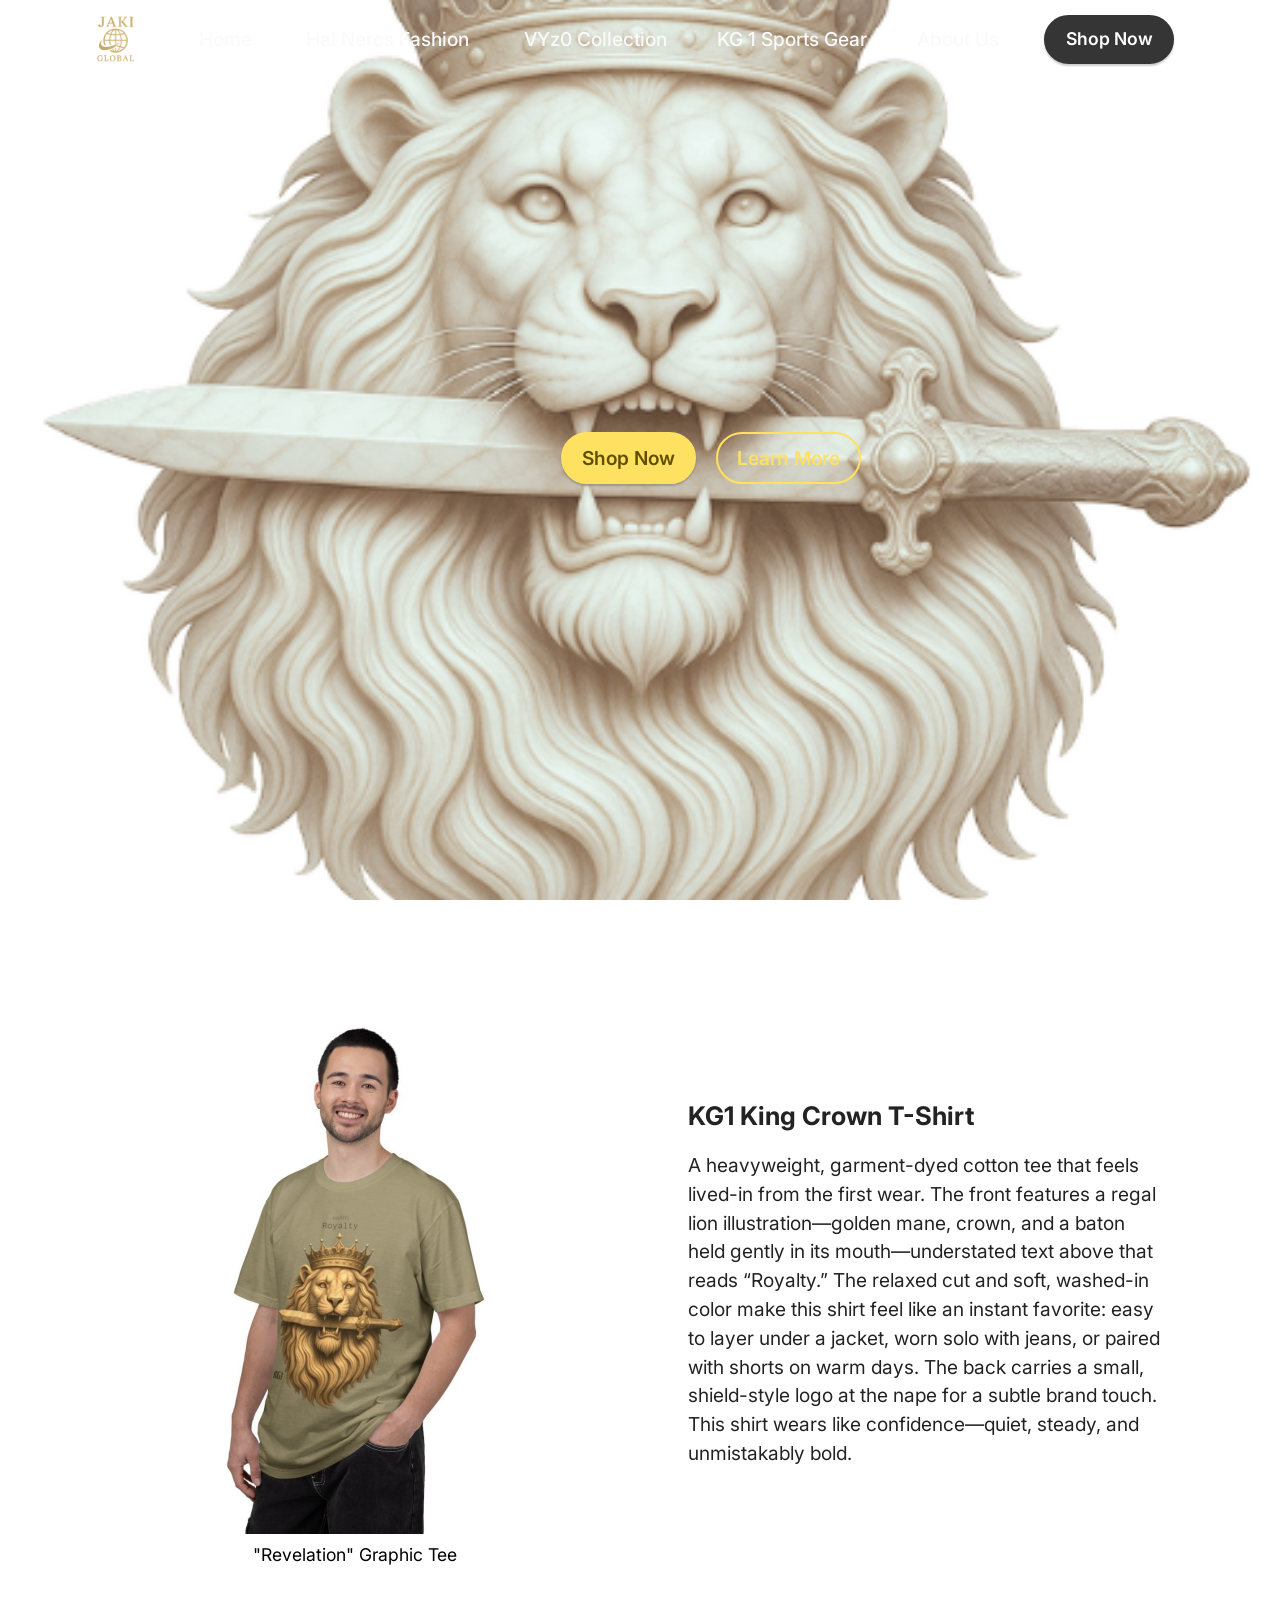
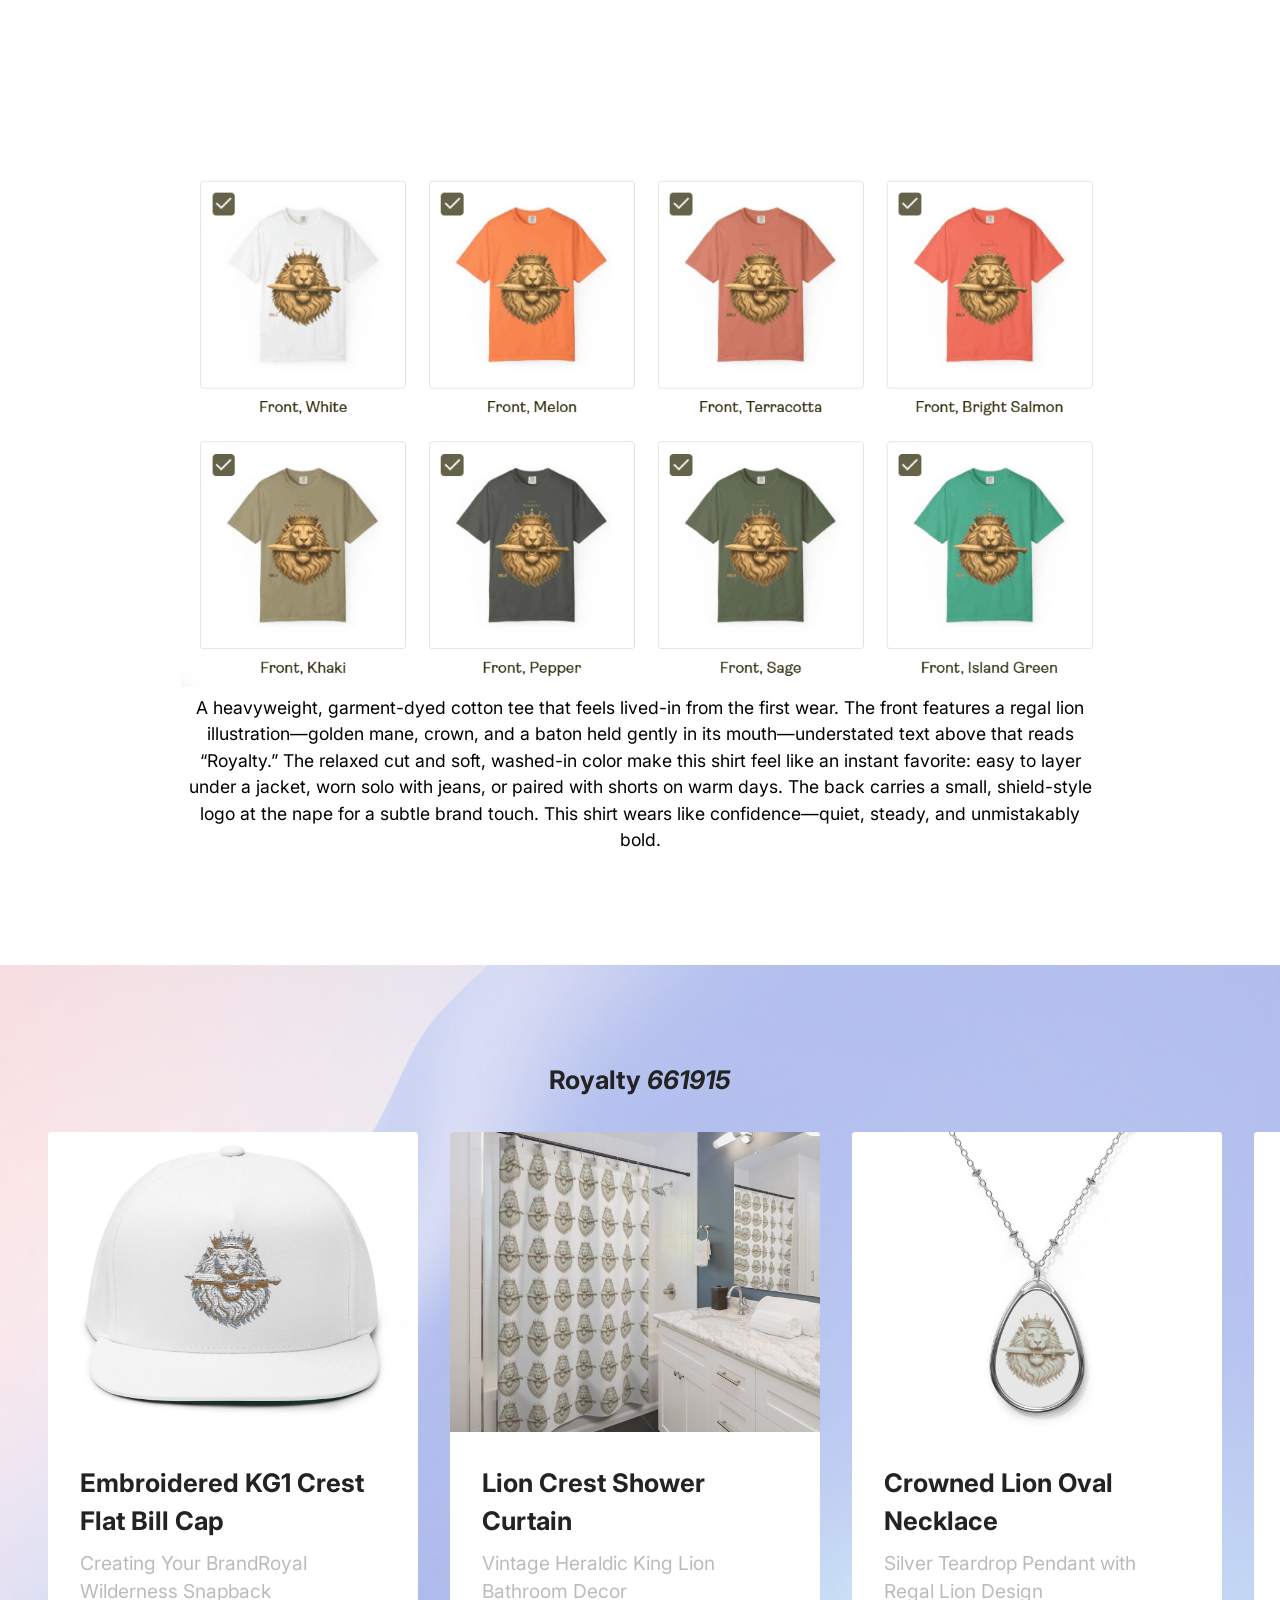
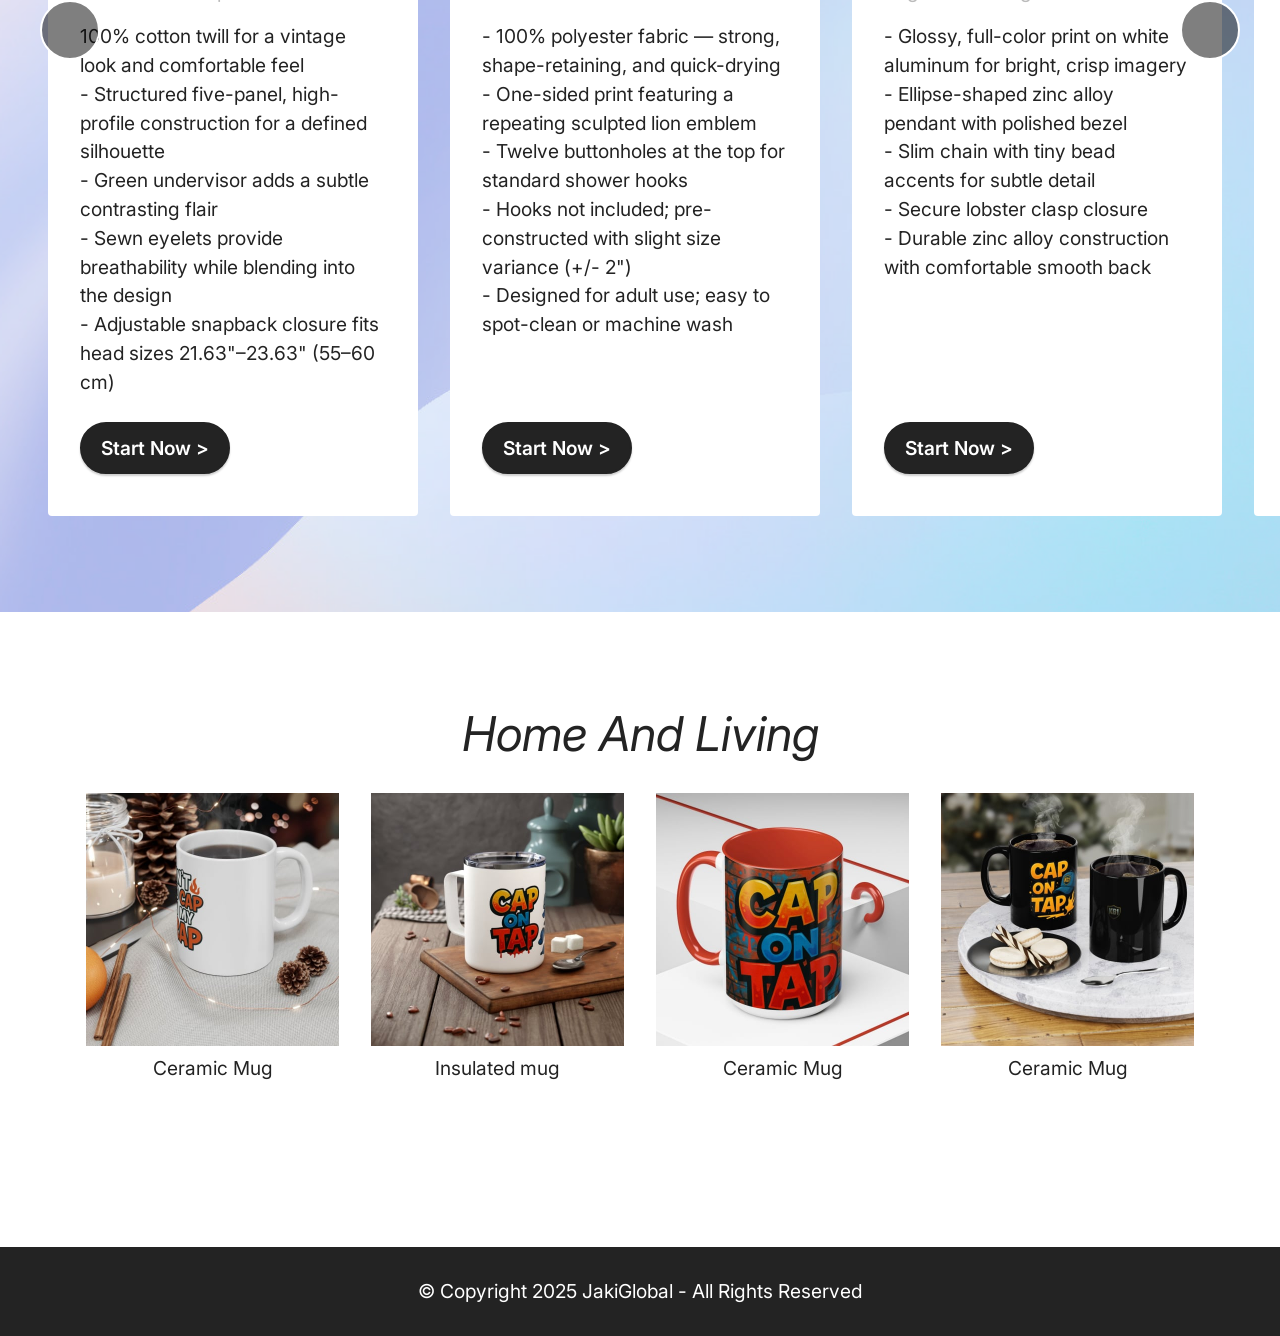
==== commit 5cf27112: "Update page1.html" ====
--- a/page1.html
+++ b/page1.html
@@ -336,8 +336,7 @@
             </div>
         </div>
     </div>
-</section><section class="display-7" style="padding: 0;align-items: center;justify-content: center;flex-wrap: wrap;    align-content: center;display: flex;position: relative;height: 4rem;"><a href="https://mobiri.se/4561584" style="flex: 1 1;height: 4rem;position: absolute;width: 100%;z-index: 1;"><img alt="" style="height: 4rem;" src="[data-uri]"></a><p style="margin: 0;text-align: center;" class="display-7">&#8204;</p><a style="z-index:1" href="https://mobirise.com/offline-website-builder.html">Offline Website Builder</a></section><script src="assets/bootstrap/js/bootstrap.bundle.min.js"></script>  <script src="assets/smoothscroll/smooth-scroll.js"></script>  <script src="assets/ytplayer/index.js"></script>  <script src="assets/dropdown/js/navbar-dropdown.js"></script>  <script src="assets/embla/embla.min.js"></script>  <script src="assets/embla/script.js"></script>  <script src="assets/theme/js/script.js"></script>  
   
   
 </body>
-</html>+</html>
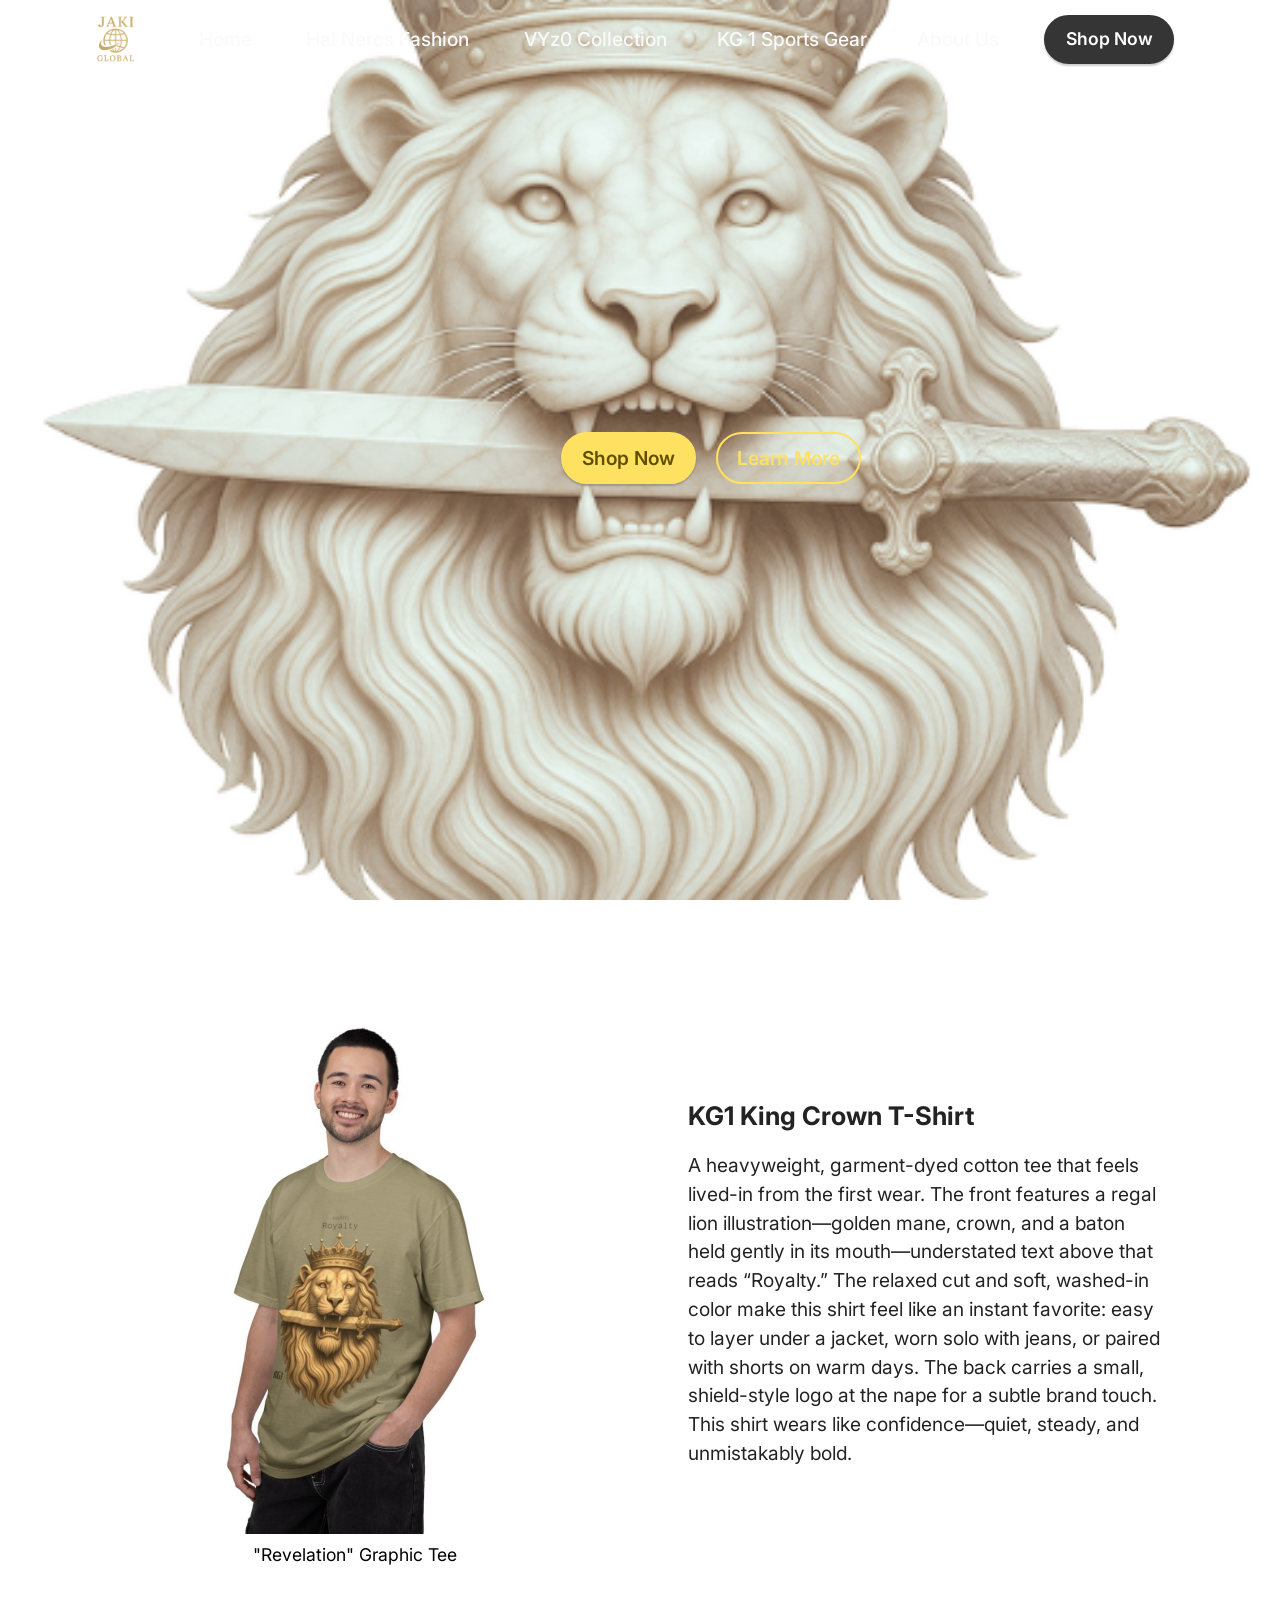
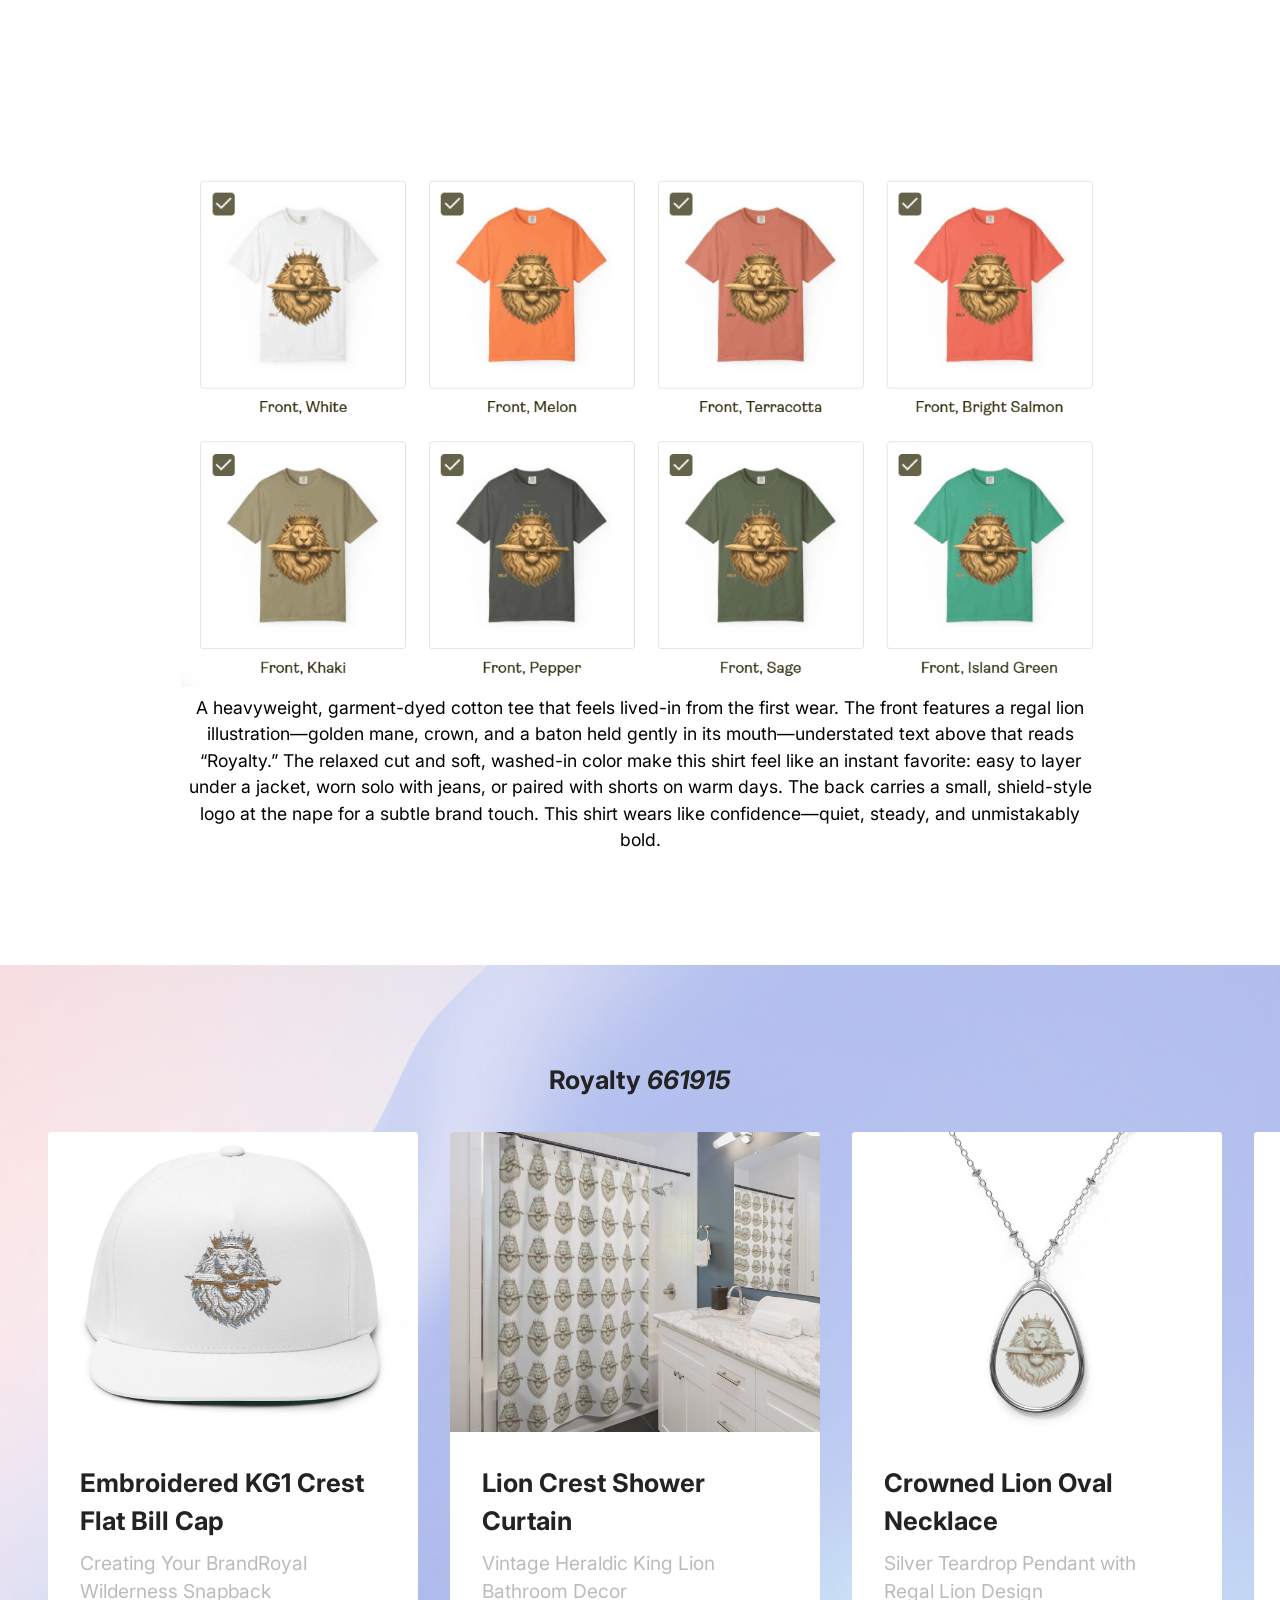
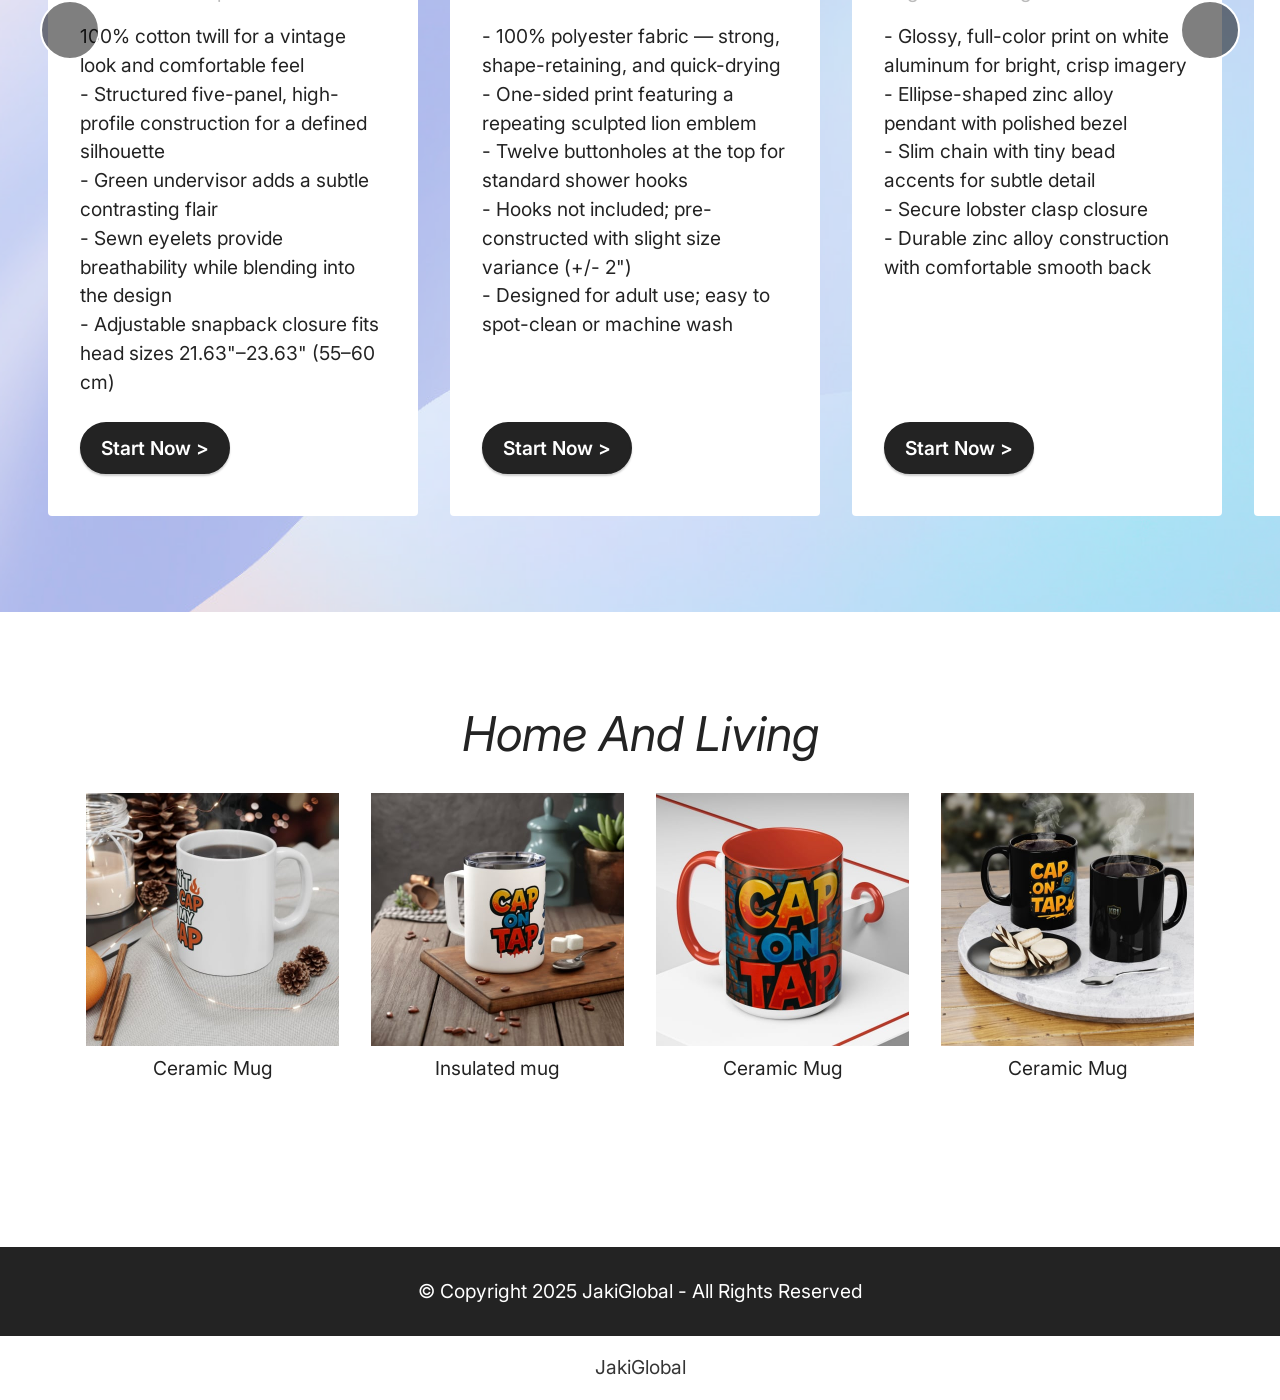
==== commit 69f2cfcf: "Update page1.html" ====
--- a/page1.html
+++ b/page1.html
@@ -336,7 +336,8 @@
             </div>
         </div>
     </div>
-  
+  </section><section class="display-7" style="padding: 0;align-items: center;justify-content: center;flex-wrap: wrap;    align-content: center;display: flex;position: relative;height: 4rem;"><a href="https://jakiglobal.online/page" style="flex: 1 1;height: 4rem;position: absolute;width: 100%;z-index: 1;"><img alt="" style="height: 4rem;" src="[data-uri]"></a><p style="margin: 0;text-align: center;" class="display-7">&#8204;</p><a style="z-index:1" href="https://jakiglobal.online/page6.html">JakiGlobal </a></section><script src="assets/bootstrap/js/bootstrap.bundle.min.js"></script>  <script src="assets/smoothscroll/smooth-scroll.js"></script>  <script src="assets/ytplayer/index.js"></script>  <script src="assets/dropdown/js/navbar-dropdown.js"></script>  <script src="assets/theme/js/script.js"></script>  
+
   
 </body>
 </html>
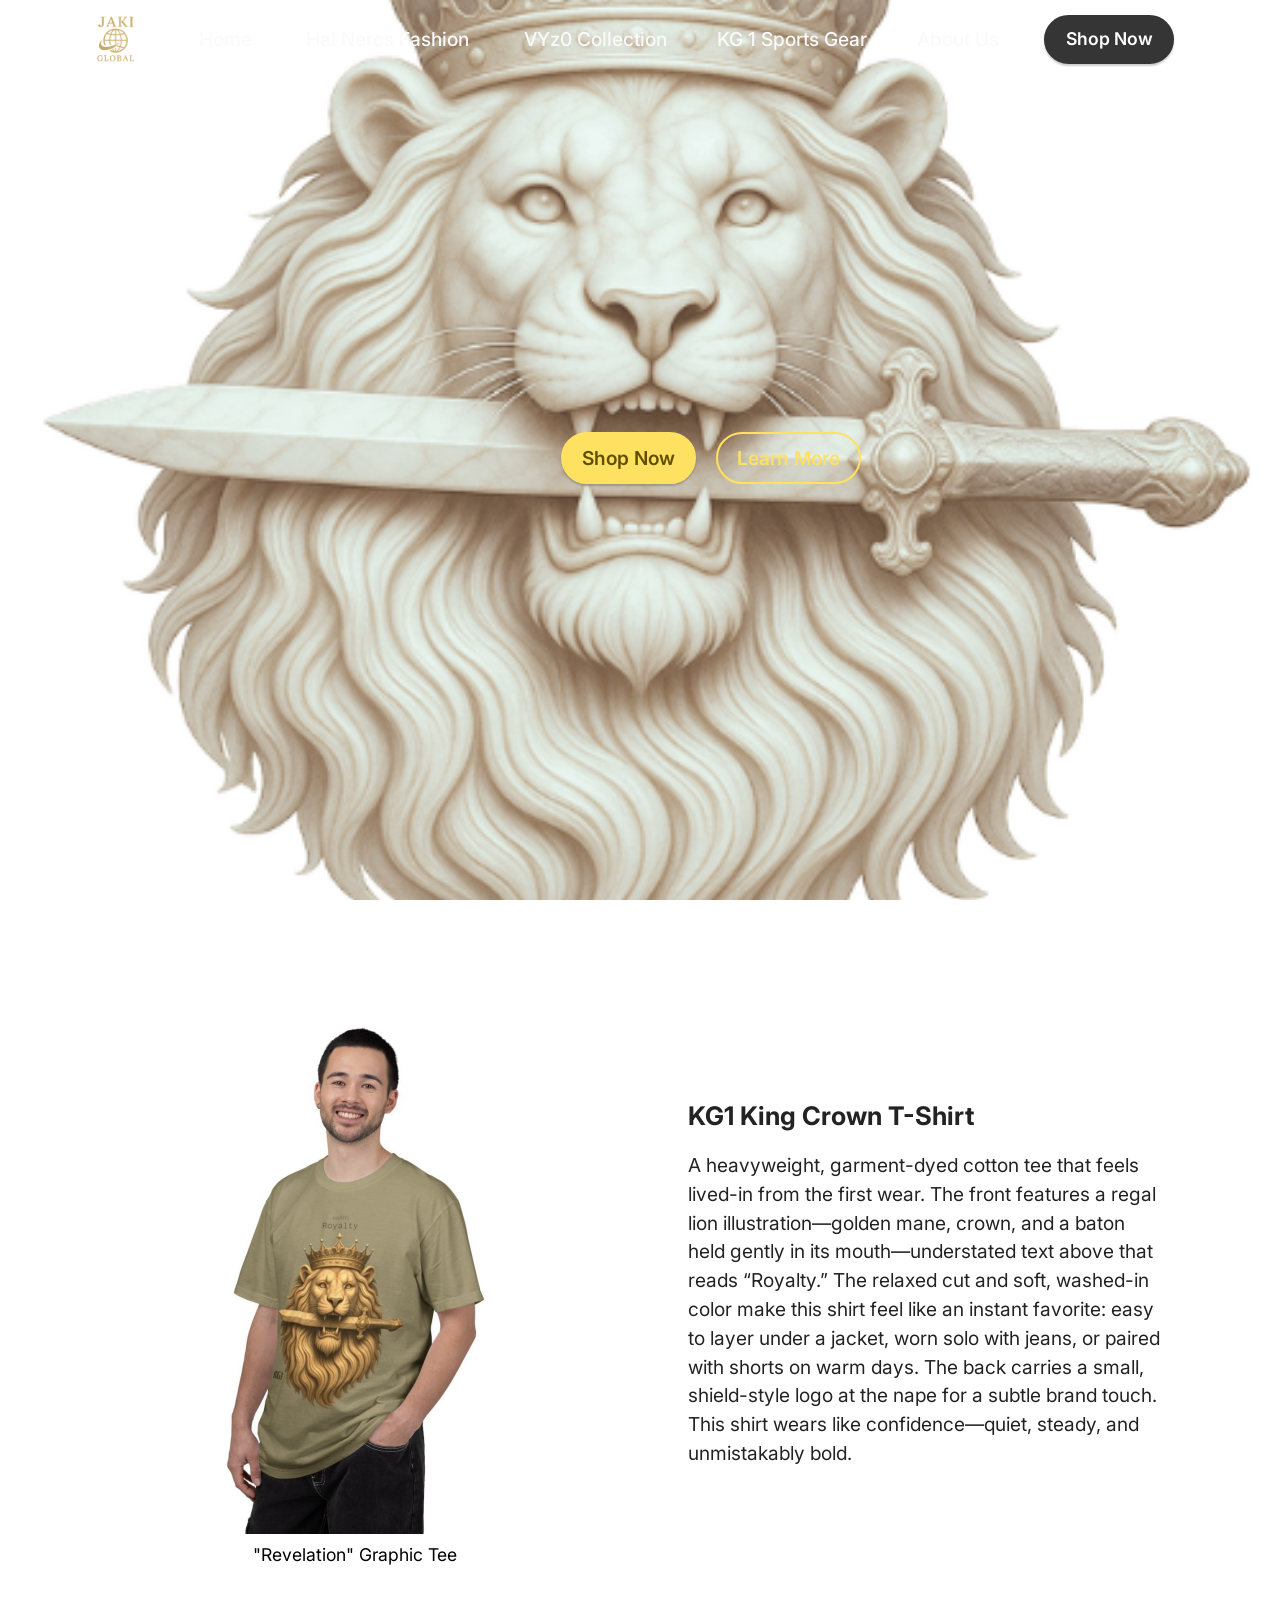
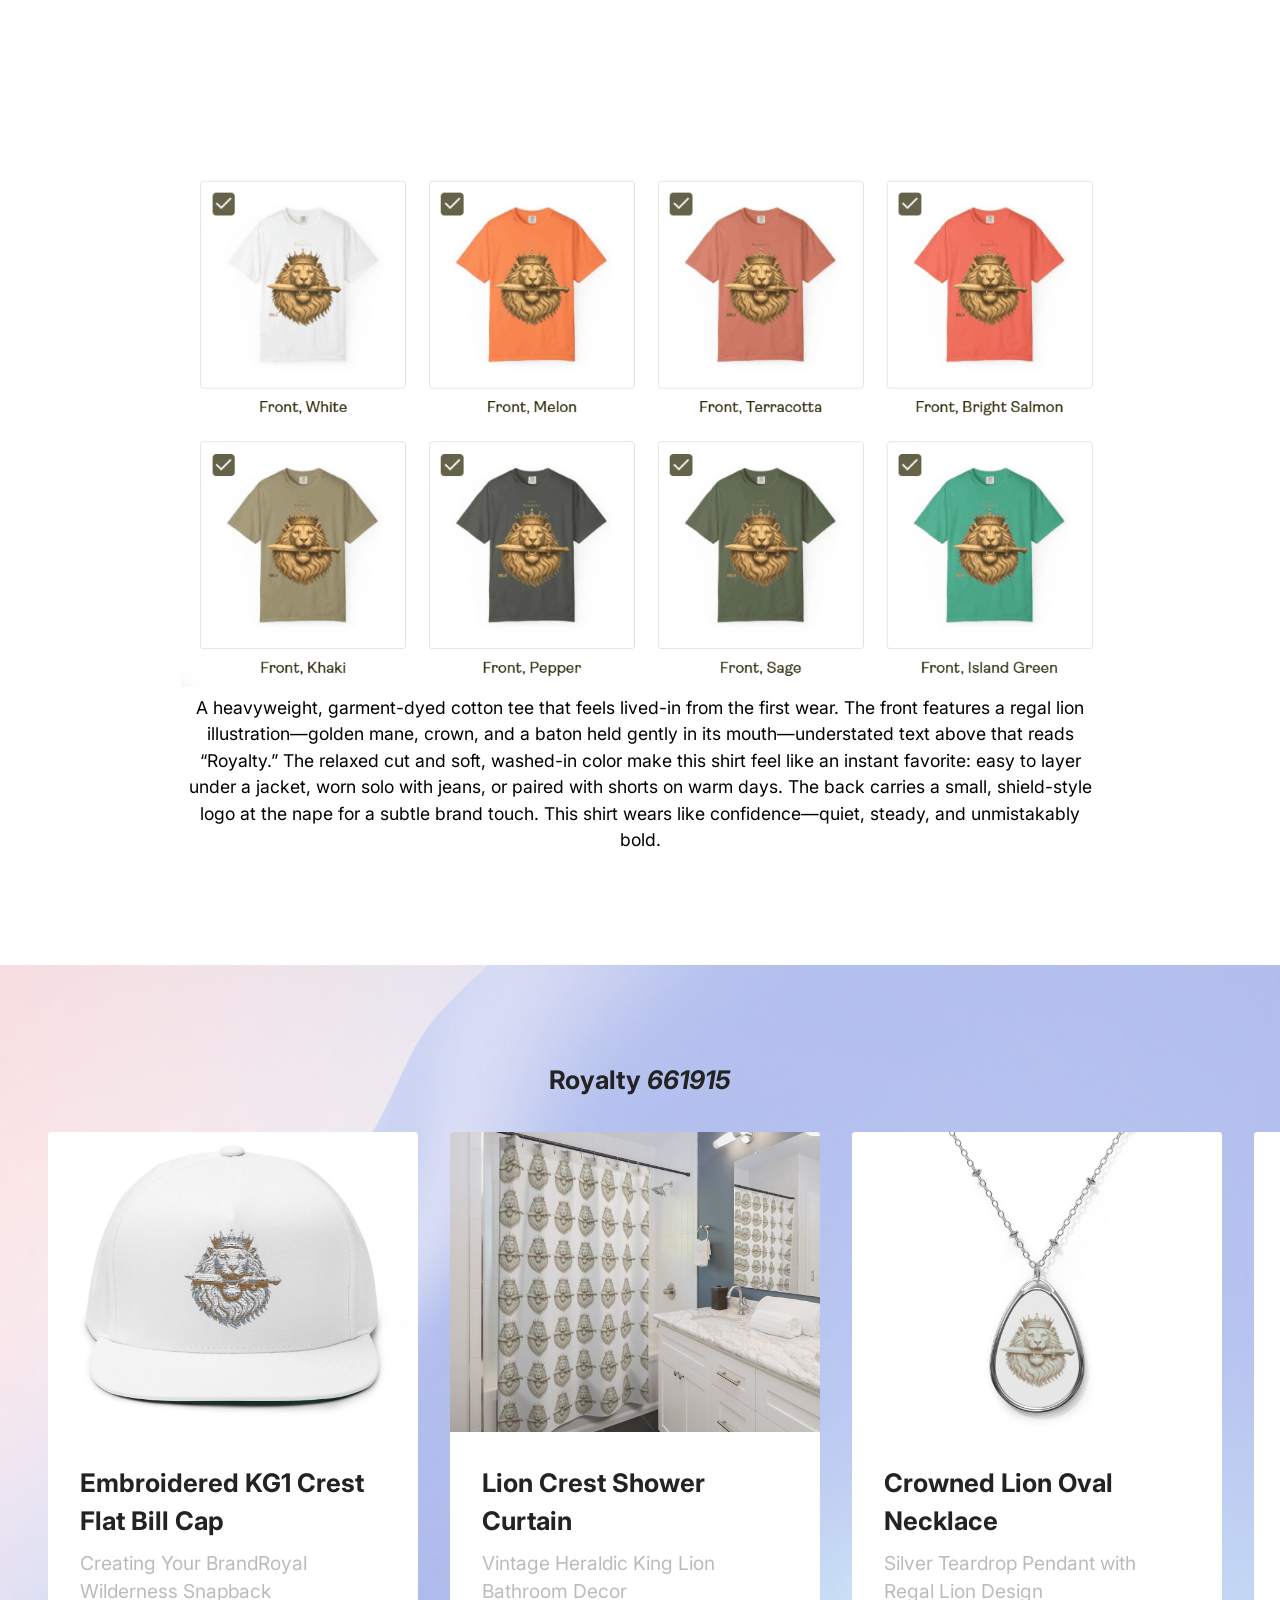
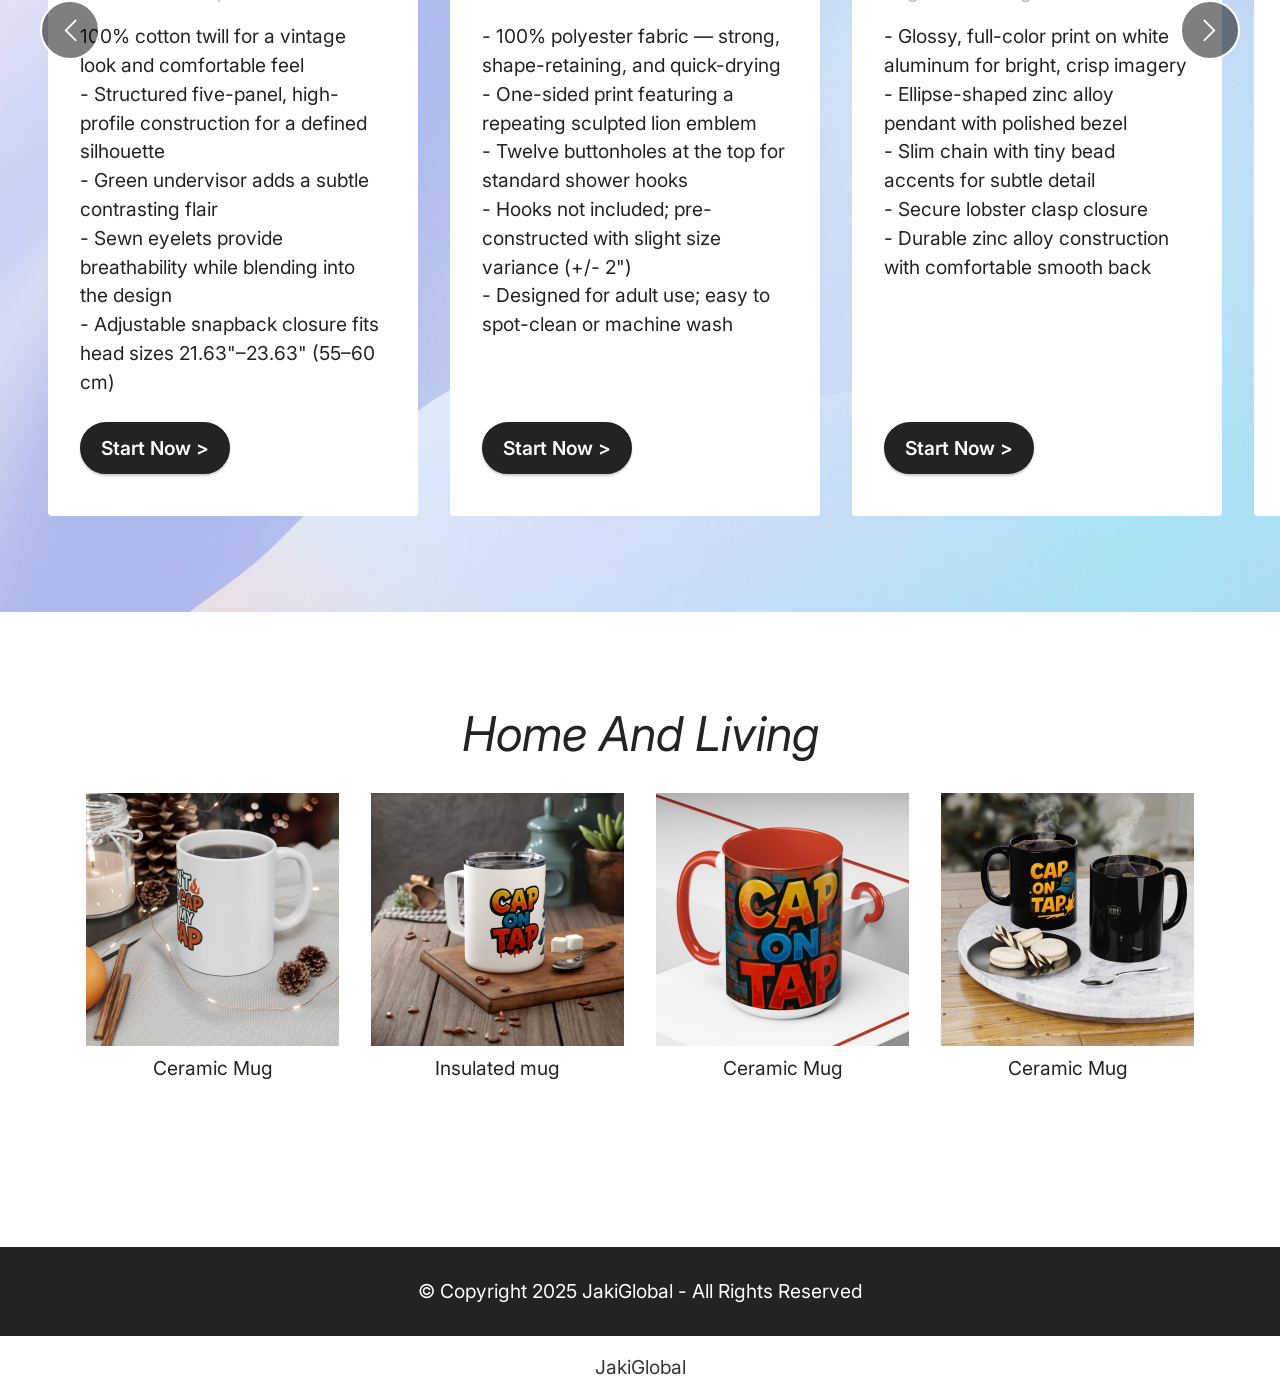
==== commit 6321cbd5: "Update page1.html" ====
--- a/page1.html
+++ b/page1.html
@@ -11,12 +11,14 @@
   
   
   <title>KG1 Sports Wear</title>
+  <link rel="stylesheet" href="assets/web/assets/mobirise-icons2/mobirise2.css">
   <link rel="stylesheet" href="assets/bootstrap/css/bootstrap.min.css">
   <link rel="stylesheet" href="assets/dropdown/css/style.css">
+  <link rel="stylesheet" href="assets/socicon/css/styles.css">
   <link rel="stylesheet" href="assets/theme/css/style.css">
   <link rel="preload" href="https://fonts.googleapis.com/css?family=Inter:100,200,300,400,500,600,700,800,900,100i,200i,300i,400i,500i,600i,700i,800i,900i&display=swap" as="style" onload="this.onload=null;this.rel='stylesheet'">
   <noscript><link rel="stylesheet" href="https://fonts.googleapis.com/css?family=Inter:100,200,300,400,500,600,700,800,900,100i,200i,300i,400i,500i,600i,700i,800i,900i&display=swap"></noscript>
-  <link rel="preload" as="style" href="assets/mobirise/css/mbr-additional.css?v=jrYOTc"><link rel="stylesheet" href="assets/mobirise/css/mbr-additional.css?v=jrYOTc" type="text/css">
+  <link rel="preload" as="style" href="assets/mobirise/css/mbr-additional.css?v=rfEBOn"><link rel="stylesheet" href="assets/mobirise/css/mbr-additional.css?v=rfEBOn" type="text/css">
 
   
   
@@ -36,8 +38,12 @@
                 </span>
                 
             </div>
-            <button class="navbar-toggler" type="button" data-toggle="collapse" data-bs-toggle="collapse" data-target="#navbarSupportedContent" data-bs-target="#navbarSupportedContent" aria-controls="navbarNavAltMarkup" aria-expanded="false" aria-label="Toggle navigation">
-                <div class="hamburger">
+<button class="navbar-toggler" type="button"
+  data-bs-toggle="collapse"
+  data-bs-target="#navbarSupportedContent"
+  aria-controls="navbarSupportedContent"
+  aria-expanded="false"
+  aria-label="Toggle navigation">                <div class="hamburger">
                     <span></span>
                     <span></span>
                     <span></span>
@@ -239,8 +245,8 @@
         </div>
         <div class="row mbr-gallery mt-4">
             <div class="col-12 col-md-6 col-lg-3 item gallery-image">
-                <div class="item-wrapper" data-toggle="modal" data-bs-toggle="modal" data-target="#vhh3JW7TvI-modal" data-bs-target="#vhh3JW7TvI-modal">
-                    <a href="https://jakiglo.printify.me/product/27574688"><img class="w-100" src="assets/images/variant-65216-5-506x506.jpg" alt="Mobirise Website Builder" data-slide-to="0" data-bs-slide-to="0" data-target="#lb-vhh3JW7TvI" data-bs-target="#lb-vhh3JW7TvI"></a>
+                <div class="item-wrapper" data-toggle="modal" data-bs-toggle="modal" data-target="#vhcdMDtflL-modal" data-bs-target="#vhcdMDtflL-modal">
+                    <a href="https://jakiglo.printify.me/product/27574688"><img class="w-100" src="assets/images/variant-65216-5-506x506.jpg" alt="Mobirise Website Builder" data-slide-to="0" data-bs-slide-to="0" data-target="#lb-vhcdMDtflL" data-bs-target="#lb-vhcdMDtflL"></a>
                     <div class="icon-wrapper">
                         <span class="mobi-mbri mobi-mbri-search mbr-iconfont mbr-iconfont-btn"></span>
                     </div>
@@ -249,8 +255,8 @@
                     Ceramic Mug<br>&nbsp;</h6>
             </div>
             <div class="col-12 col-md-6 col-lg-3 item gallery-image">
-                <div class="item-wrapper" data-toggle="modal" data-bs-toggle="modal" data-target="#vhh3JW7TvI-modal" data-bs-target="#vhh3JW7TvI-modal">
-                    <a href="https://jakiglo.printify.me/product/27574689"><img class="w-100" src="assets/images/variant-88139-5-506x506.jpg" alt="Mobirise Website Builder" data-slide-to="1" data-bs-slide-to="1" data-target="#lb-vhh3JW7TvI" data-bs-target="#lb-vhh3JW7TvI"></a>
+                <div class="item-wrapper" data-toggle="modal" data-bs-toggle="modal" data-target="#vhcdMDtflL-modal" data-bs-target="#vhcdMDtflL-modal">
+                    <a href="https://jakiglo.printify.me/product/27574689"><img class="w-100" src="assets/images/variant-88139-5-506x506.jpg" alt="Mobirise Website Builder" data-slide-to="1" data-bs-slide-to="1" data-target="#lb-vhcdMDtflL" data-bs-target="#lb-vhcdMDtflL"></a>
                     <div class="icon-wrapper">
                         <span class="mobi-mbri mobi-mbri-search mbr-iconfont mbr-iconfont-btn"></span>
                     </div>
@@ -258,8 +264,8 @@
                 <h6 class="mbr-item-subtitle mbr-fonts-style align-center mb-2 mt-2 display-7">Insulated mug</h6>
             </div>
             <div class="col-12 col-md-6 col-lg-3 item gallery-image">
-                <div class="item-wrapper" data-toggle="modal" data-bs-toggle="modal" data-target="#vhh3JW7TvI-modal" data-bs-target="#vhh3JW7TvI-modal">
-                    <a href="https://jakiglo.printify.me/product/28049290"><img class="w-100" src="assets/images/variant-105887-5-506x506.jpg" alt="Mobirise Website Builder" data-slide-to="2" data-bs-slide-to="2" data-target="#lb-vhh3JW7TvI" data-bs-target="#lb-vhh3JW7TvI"></a>
+                <div class="item-wrapper" data-toggle="modal" data-bs-toggle="modal" data-target="#vhcdMDtflL-modal" data-bs-target="#vhcdMDtflL-modal">
+                    <a href="https://jakiglo.printify.me/product/28049290"><img class="w-100" src="assets/images/variant-105887-5-506x506.jpg" alt="Mobirise Website Builder" data-slide-to="2" data-bs-slide-to="2" data-target="#lb-vhcdMDtflL" data-bs-target="#lb-vhcdMDtflL"></a>
                     <div class="icon-wrapper">
                         <span class="mobi-mbri mobi-mbri-search mbr-iconfont mbr-iconfont-btn"></span>
                     </div>
@@ -268,8 +274,8 @@
                     Ceramic Mug</h6>
             </div>
             <div class="col-12 col-md-6 col-lg-3 item gallery-image">
-                <div class="item-wrapper" data-toggle="modal" data-bs-toggle="modal" data-target="#vhh3JW7TvI-modal" data-bs-target="#vhh3JW7TvI-modal">
-                    <a href="https://jakiglo.printify.me/product/28049294"><img class="w-100" src="assets/images/variant-72212-3-506x506.jpg" alt="Mobirise Website Builder" data-slide-to="3" data-bs-slide-to="3" data-target="#lb-vhh3JW7TvI" data-bs-target="#lb-vhh3JW7TvI"></a>
+                <div class="item-wrapper" data-toggle="modal" data-bs-toggle="modal" data-target="#vhcdMDtflL-modal" data-bs-target="#vhcdMDtflL-modal">
+                    <a href="https://jakiglo.printify.me/product/28049294"><img class="w-100" src="assets/images/variant-72212-3-506x506.jpg" alt="Mobirise Website Builder" data-slide-to="3" data-bs-slide-to="3" data-target="#lb-vhcdMDtflL" data-bs-target="#lb-vhcdMDtflL"></a>
                     <div class="icon-wrapper">
                         <span class="mobi-mbri mobi-mbri-search mbr-iconfont mbr-iconfont-btn"></span>
                     </div>
@@ -278,11 +284,11 @@
             </div>
         </div>
 
-        <div class="modal mbr-slider" tabindex="-1" role="dialog" aria-hidden="true" id="vhh3JW7TvI-modal">
+        <div class="modal mbr-slider" tabindex="-1" role="dialog" aria-hidden="true" id="vhcdMDtflL-modal">
             <div class="modal-dialog" role="document">
                 <div class="modal-content">
                     <div class="modal-body">
-                        <div class="carousel slide" id="lb-vhh3JW7TvI" data-interval="5000" data-bs-interval="5000">
+                        <div class="carousel slide" id="lb-vhcdMDtflL" data-interval="5000" data-bs-interval="5000">
                             <div class="carousel-inner">
                                 <div class="carousel-item active">
                                     <img class="d-block w-100" src="assets/images/variant-65216-5-506x506.jpg" alt="Mobirise Website Builder">
@@ -298,18 +304,18 @@
                                 </div>
                             </div>
                             <ol class="carousel-indicators">
-                                <li data-slide-to="0" data-bs-slide-to="0" class="active" data-target="#lb-vhh3JW7TvI" data-bs-target="#lb-vhh3JW7TvI"></li>
-                                <li data-slide-to="1" data-bs-slide-to="1" data-target="#lb-vhh3JW7TvI" data-bs-target="#lb-vhh3JW7TvI"></li>
-                                <li data-slide-to="2" data-bs-slide-to="2" data-target="#lb-vhh3JW7TvI" data-bs-target="#lb-vhh3JW7TvI"></li>
-                                <li data-slide-to="3" data-bs-slide-to="3" data-target="#lb-vhh3JW7TvI" data-bs-target="#lb-vhh3JW7TvI"></li>
+                                <li data-slide-to="0" data-bs-slide-to="0" class="active" data-target="#lb-vhcdMDtflL" data-bs-target="#lb-vhcdMDtflL"></li>
+                                <li data-slide-to="1" data-bs-slide-to="1" data-target="#lb-vhcdMDtflL" data-bs-target="#lb-vhcdMDtflL"></li>
+                                <li data-slide-to="2" data-bs-slide-to="2" data-target="#lb-vhcdMDtflL" data-bs-target="#lb-vhcdMDtflL"></li>
+                                <li data-slide-to="3" data-bs-slide-to="3" data-target="#lb-vhcdMDtflL" data-bs-target="#lb-vhcdMDtflL"></li>
                             </ol>
                             <a role="button" href="" class="close" data-dismiss="modal" data-bs-dismiss="modal" aria-label="Close">
                             </a>
-                            <a class="carousel-control-prev carousel-control" role="button" data-slide="prev" data-bs-slide="prev" href="#lb-vhh3JW7TvI">
+                            <a class="carousel-control-prev carousel-control" role="button" data-slide="prev" data-bs-slide="prev" href="#lb-vhcdMDtflL">
                                 <span class="mobi-mbri mobi-mbri-arrow-prev" aria-hidden="true"></span>
                                 <span class="sr-only visually-hidden">Previous</span>
                             </a>
-                            <a class="carousel-control-next carousel-control" role="button" data-slide="next" data-bs-slide="next" href="#lb-vhh3JW7TvI">
+                            <a class="carousel-control-next carousel-control" role="button" data-slide="next" data-bs-slide="next" href="#lb-vhcdMDtflL">
                                 <span class="mobi-mbri mobi-mbri-arrow-next" aria-hidden="true"></span>
                                 <span class="sr-only visually-hidden">Next</span>
                             </a>
--- a/assets/web/assets/mobirise-icons2/mobirise2.css
+++ b/assets/web/assets/mobirise-icons2/mobirise2.css
@@ -0,0 +1,499 @@
+@font-face {
+  font-family: 'Moririse2';
+  font-display: swap;
+  src:  url('mobirise2.eot?f2bix4');
+  src:  url('mobirise2.eot?f2bix4#iefix') format('embedded-opentype'),
+    url('mobirise2.woff2?f2bix4') format('woff2'),
+    url('mobirise2.woff?f2bix4') format('woff'),
+    url('mobirise2.ttf?f2bix4') format('truetype'),
+    url('mobirise2.svg?f2bix4#mobirise2') format('svg');
+  font-weight: normal;
+  font-style: normal;
+}
+
+[class^="mobi-"], [class*=" mobi-"] {
+  /* use !important to prevent issues with browser extensions that change fonts */
+  font-family: 'Moririse2' !important;
+  speak: none;
+  font-style: normal;
+  font-weight: normal;
+  font-variant: normal;
+  text-transform: none;
+  line-height: 1;
+
+  /* Better Font Rendering =========== */
+  -webkit-font-smoothing: antialiased;
+  -moz-osx-font-smoothing: grayscale;
+}
+
+.mobi-mbri-add-submenu:before {
+  content: "\e900";
+}
+.mobi-mbri-alert:before {
+  content: "\e901";
+}
+.mobi-mbri-align-center:before {
+  content: "\e902";
+}
+.mobi-mbri-align-justify:before {
+  content: "\e903";
+}
+.mobi-mbri-align-left:before {
+  content: "\e904";
+}
+.mobi-mbri-align-right:before {
+  content: "\e905";
+}
+.mobi-mbri-android:before {
+  content: "\e906";
+}
+.mobi-mbri-apple:before {
+  content: "\e907";
+}
+.mobi-mbri-arrow-down:before {
+  content: "\e908";
+}
+.mobi-mbri-arrow-next:before {
+  content: "\e909";
+}
+.mobi-mbri-arrow-prev:before {
+  content: "\e90a";
+}
+.mobi-mbri-arrow-up:before {
+  content: "\e90b";
+}
+.mobi-mbri-bold:before {
+  content: "\e90c";
+}
+.mobi-mbri-bookmark:before {
+  content: "\e90d";
+}
+.mobi-mbri-bootstrap:before {
+  content: "\e90e";
+}
+.mobi-mbri-briefcase:before {
+  content: "\e90f";
+}
+.mobi-mbri-browse:before {
+  content: "\e910";
+}
+.mobi-mbri-bulleted-list:before {
+  content: "\e911";
+}
+.mobi-mbri-calendar:before {
+  content: "\e912";
+}
+.mobi-mbri-camera:before {
+  content: "\e913";
+}
+.mobi-mbri-cart-add:before {
+  content: "\e914";
+}
+.mobi-mbri-cart-full:before {
+  content: "\e915";
+}
+.mobi-mbri-cash:before {
+  content: "\e916";
+}
+.mobi-mbri-change-style:before {
+  content: "\e917";
+}
+.mobi-mbri-chat:before {
+  content: "\e918";
+}
+.mobi-mbri-clock:before {
+  content: "\e919";
+}
+.mobi-mbri-close:before {
+  content: "\e91a";
+}
+.mobi-mbri-cloud:before {
+  content: "\e91b";
+}
+.mobi-mbri-code:before {
+  content: "\e91c";
+}
+.mobi-mbri-contact-form:before {
+  content: "\e91d";
+}
+.mobi-mbri-credit-card:before {
+  content: "\e91e";
+}
+.mobi-mbri-cursor-click:before {
+  content: "\e91f";
+}
+.mobi-mbri-cust-feedback:before {
+  content: "\e920";
+}
+.mobi-mbri-database:before {
+  content: "\e921";
+}
+.mobi-mbri-delivery:before {
+  content: "\e922";
+}
+.mobi-mbri-desktop:before {
+  content: "\e923";
+}
+.mobi-mbri-devices:before {
+  content: "\e924";
+}
+.mobi-mbri-down:before {
+  content: "\e925";
+}
+.mobi-mbri-download-2:before {
+  content: "\e926";
+}
+.mobi-mbri-download:before {
+  content: "\e927";
+}
+.mobi-mbri-drag-n-drop-2:before {
+  content: "\e928";
+}
+.mobi-mbri-drag-n-drop:before {
+  content: "\e929";
+}
+.mobi-mbri-edit-2:before {
+  content: "\e92a";
+}
+.mobi-mbri-edit:before {
+  content: "\e92b";
+}
+.mobi-mbri-error:before {
+  content: "\e92c";
+}
+.mobi-mbri-extension:before {
+  content: "\e92d";
+}
+.mobi-mbri-features:before {
+  content: "\e92e";
+}
+.mobi-mbri-file:before {
+  content: "\e92f";
+}
+.mobi-mbri-flag:before {
+  content: "\e930";
+}
+.mobi-mbri-folder:before {
+  content: "\e931";
+}
+.mobi-mbri-gift:before {
+  content: "\e932";
+}
+.mobi-mbri-github:before {
+  content: "\e933";
+}
+.mobi-mbri-globe-2:before {
+  content: "\e934";
+}
+.mobi-mbri-globe:before {
+  content: "\e935";
+}
+.mobi-mbri-growing-chart:before {
+  content: "\e936";
+}
+.mobi-mbri-hearth:before {
+  content: "\e937";
+}
+.mobi-mbri-help:before {
+  content: "\e938";
+}
+.mobi-mbri-home:before {
+  content: "\e939";
+}
+.mobi-mbri-hot-cup:before {
+  content: "\e93a";
+}
+.mobi-mbri-idea:before {
+  content: "\e93b";
+}
+.mobi-mbri-image-gallery:before {
+  content: "\e93c";
+}
+.mobi-mbri-image-slider:before {
+  content: "\e93d";
+}
+.mobi-mbri-info:before {
+  content: "\e93e";
+}
+.mobi-mbri-italic:before {
+  content: "\e93f";
+}
+.mobi-mbri-key:before {
+  content: "\e940";
+}
+.mobi-mbri-laptop:before {
+  content: "\e941";
+}
+.mobi-mbri-layers:before {
+  content: "\e942";
+}
+.mobi-mbri-left-right:before {
+  content: "\e943";
+}
+.mobi-mbri-left:before {
+  content: "\e944";
+}
+.mobi-mbri-letter:before {
+  content: "\e945";
+}
+.mobi-mbri-like:before {
+  content: "\e946";
+}
+.mobi-mbri-link:before {
+  content: "\e947";
+}
+.mobi-mbri-lock:before {
+  content: "\e948";
+}
+.mobi-mbri-login:before {
+  content: "\e949";
+}
+.mobi-mbri-logout:before {
+  content: "\e94a";
+}
+.mobi-mbri-magic-stick:before {
+  content: "\e94b";
+}
+.mobi-mbri-map-pin:before {
+  content: "\e94c";
+}
+.mobi-mbri-menu:before {
+  content: "\e94d";
+}
+.mobi-mbri-mobile-2:before {
+  content: "\e94e";
+}
+.mobi-mbri-mobile-horizontal:before {
+  content: "\e94f";
+}
+.mobi-mbri-mobile:before {
+  content: "\e950";
+}
+.mobi-mbri-mobirise:before {
+  content: "\e951";
+}
+.mobi-mbri-more-horizontal:before {
+  content: "\e952";
+}
+.mobi-mbri-more-vertical:before {
+  content: "\e953";
+}
+.mobi-mbri-music:before {
+  content: "\e954";
+}
+.mobi-mbri-new-file:before {
+  content: "\e955";
+}
+.mobi-mbri-numbered-list:before {
+  content: "\e956";
+}
+.mobi-mbri-opened-folder:before {
+  content: "\e957";
+}
+.mobi-mbri-pages:before {
+  content: "\e958";
+}
+.mobi-mbri-paper-plane:before {
+  content: "\e959";
+}
+.mobi-mbri-paperclip:before {
+  content: "\e95a";
+}
+.mobi-mbri-phone:before {
+  content: "\e95b";
+}
+.mobi-mbri-photo:before {
+  content: "\e95c";
+}
+.mobi-mbri-photos:before {
+  content: "\e95d";
+}
+.mobi-mbri-pin:before {
+  content: "\e95e";
+}
+.mobi-mbri-play:before {
+  content: "\e95f";
+}
+.mobi-mbri-plus:before {
+  content: "\e960";
+}
+.mobi-mbri-preview:before {
+  content: "\e961";
+}
+.mobi-mbri-print:before {
+  content: "\e962";
+}
+.mobi-mbri-protect:before {
+  content: "\e963";
+}
+.mobi-mbri-question:before {
+  content: "\e964";
+}
+.mobi-mbri-quote-left:before {
+  content: "\e965";
+}
+.mobi-mbri-quote-right:before {
+  content: "\e966";
+}
+.mobi-mbri-redo:before {
+  content: "\e967";
+}
+.mobi-mbri-refresh:before {
+  content: "\e968";
+}
+.mobi-mbri-responsive-2:before {
+  content: "\e969";
+}
+.mobi-mbri-responsive:before {
+  content: "\e96a";
+}
+.mobi-mbri-right:before {
+  content: "\e96b";
+}
+.mobi-mbri-rocket:before {
+  content: "\e96c";
+}
+.mobi-mbri-sad-face:before {
+  content: "\e96d";
+}
+.mobi-mbri-sale:before {
+  content: "\e96e";
+}
+.mobi-mbri-save:before {
+  content: "\e96f";
+}
+.mobi-mbri-search:before {
+  content: "\e970";
+}
+.mobi-mbri-setting-2:before {
+  content: "\e971";
+}
+.mobi-mbri-setting-3:before {
+  content: "\e972";
+}
+.mobi-mbri-setting:before {
+  content: "\e973";
+}
+.mobi-mbri-share:before {
+  content: "\e974";
+}
+.mobi-mbri-shopping-bag:before {
+  content: "\e975";
+}
+.mobi-mbri-shopping-basket:before {
+  content: "\e976";
+}
+.mobi-mbri-shopping-cart:before {
+  content: "\e977";
+}
+.mobi-mbri-sites:before {
+  content: "\e978";
+}
+.mobi-mbri-smile-face:before {
+  content: "\e979";
+}
+.mobi-mbri-speed:before {
+  content: "\e97a";
+}
+.mobi-mbri-star:before {
+  content: "\e97b";
+}
+.mobi-mbri-success:before {
+  content: "\e97c";
+}
+.mobi-mbri-sun:before {
+  content: "\e97d";
+}
+.mobi-mbri-sun2:before {
+  content: "\e97e";
+}
+.mobi-mbri-tablet-vertical:before {
+  content: "\e97f";
+}
+.mobi-mbri-tablet:before {
+  content: "\e980";
+}
+.mobi-mbri-target:before {
+  content: "\e981";
+}
+.mobi-mbri-timer:before {
+  content: "\e982";
+}
+.mobi-mbri-to-ftp:before {
+  content: "\e983";
+}
+.mobi-mbri-to-local-drive:before {
+  content: "\e984";
+}
+.mobi-mbri-touch-swipe:before {
+  content: "\e985";
+}
+.mobi-mbri-touch:before {
+  content: "\e986";
+}
+.mobi-mbri-trash:before {
+  content: "\e987";
+}
+.mobi-mbri-underline:before {
+  content: "\e988";
+}
+.mobi-mbri-undo:before {
+  content: "\e989";
+}
+.mobi-mbri-unlink:before {
+  content: "\e98a";
+}
+.mobi-mbri-unlock:before {
+  content: "\e98b";
+}
+.mobi-mbri-up-down:before {
+  content: "\e98c";
+}
+.mobi-mbri-up:before {
+  content: "\e98d";
+}
+.mobi-mbri-update:before {
+  content: "\e98e";
+}
+.mobi-mbri-upload-2:before {
+  content: "\e98f";
+}
+.mobi-mbri-upload:before {
+  content: "\e990";
+}
+.mobi-mbri-user-2:before {
+  content: "\e991";
+}
+.mobi-mbri-user:before {
+  content: "\e992";
+}
+.mobi-mbri-users:before {
+  content: "\e993";
+}
+.mobi-mbri-video-play:before {
+  content: "\e994";
+}
+.mobi-mbri-video:before {
+  content: "\e995";
+}
+.mobi-mbri-watch:before {
+  content: "\e996";
+}
+.mobi-mbri-website-theme-2:before {
+  content: "\e997";
+}
+.mobi-mbri-website-theme:before {
+  content: "\e998";
+}
+.mobi-mbri-wifi:before {
+  content: "\e999";
+}
+.mobi-mbri-windows:before {
+  content: "\e99a";
+}
+.mobi-mbri-zoom-in:before {
+  content: "\e99b";
+}
+.mobi-mbri-zoom-out:before {
+  content: "\e99c";
+}
--- a/assets/socicon/css/styles.css
+++ b/assets/socicon/css/styles.css
@@ -0,0 +1,940 @@
+@charset "UTF-8";
+
+@font-face {
+  font-family: 'Socicon';
+  src:  url('../fonts/socicon.eot');
+  src:  url('../fonts/socicon.eot?#iefix') format('embedded-opentype'),
+    url('../fonts/socicon.woff2') format('woff2'),
+    url('../fonts/socicon.ttf') format('truetype'),
+    url('../fonts/socicon.woff') format('woff'),
+    url('../fonts/socicon.svg#socicon') format('svg');
+  font-weight: normal;
+  font-style: normal;
+  font-display: swap;
+}
+
+[data-icon]:before {
+  font-family: "socicon" !important;
+  content: attr(data-icon);
+  font-style: normal !important;
+  font-weight: normal !important;
+  font-variant: normal !important;
+  text-transform: none !important;
+  speak: none;
+  line-height: 1;
+  -webkit-font-smoothing: antialiased;
+  -moz-osx-font-smoothing: grayscale;
+}
+
+[class^="socicon-"], [class*=" socicon-"] {
+  /* use !important to prevent issues with browser extensions that change fonts */
+  font-family: 'Socicon' !important;
+  speak: none;
+  font-style: normal;
+  font-weight: normal;
+  font-variant: normal;
+  text-transform: none;
+  line-height: 1;
+
+  /* Better Font Rendering =========== */
+  -webkit-font-smoothing: antialiased;
+  -moz-osx-font-smoothing: grayscale;
+}
+
+.socicon-500px:before {
+  content: "\e000";
+}
+.socicon-8tracks:before {
+  content: "\e001";
+}
+.socicon-airbnb:before {
+  content: "\e002";
+}
+.socicon-alliance:before {
+  content: "\e003";
+}
+.socicon-amazon:before {
+  content: "\e004";
+}
+.socicon-amplement:before {
+  content: "\e005";
+}
+.socicon-android:before {
+  content: "\e006";
+}
+.socicon-angellist:before {
+  content: "\e007";
+}
+.socicon-apple:before {
+  content: "\e008";
+}
+.socicon-appnet:before {
+  content: "\e009";
+}
+.socicon-baidu:before {
+  content: "\e00a";
+}
+.socicon-bandcamp:before {
+  content: "\e00b";
+}
+.socicon-battlenet:before {
+  content: "\e00c";
+}
+.socicon-mixer:before {
+  content: "\e00d";
+}
+.socicon-bebee:before {
+  content: "\e00e";
+}
+.socicon-bebo:before {
+  content: "\e00f";
+}
+.socicon-behance:before {
+  content: "\e010";
+}
+.socicon-blizzard:before {
+  content: "\e011";
+}
+.socicon-blogger:before {
+  content: "\e012";
+}
+.socicon-buffer:before {
+  content: "\e013";
+}
+.socicon-chrome:before {
+  content: "\e014";
+}
+.socicon-coderwall:before {
+  content: "\e015";
+}
+.socicon-curse:before {
+  content: "\e016";
+}
+.socicon-dailymotion:before {
+  content: "\e017";
+}
+.socicon-deezer:before {
+  content: "\e018";
+}
+.socicon-delicious:before {
+  content: "\e019";
+}
+.socicon-deviantart:before {
+  content: "\e01a";
+}
+.socicon-diablo:before {
+  content: "\e01b";
+}
+.socicon-digg:before {
+  content: "\e01c";
+}
+.socicon-discord:before {
+  content: "\e01d";
+}
+.socicon-disqus:before {
+  content: "\e01e";
+}
+.socicon-douban:before {
+  content: "\e01f";
+}
+.socicon-draugiem:before {
+  content: "\e020";
+}
+.socicon-dribbble:before {
+  content: "\e021";
+}
+.socicon-drupal:before {
+  content: "\e022";
+}
+.socicon-ebay:before {
+  content: "\e023";
+}
+.socicon-ello:before {
+  content: "\e024";
+}
+.socicon-endomodo:before {
+  content: "\e025";
+}
+.socicon-envato:before {
+  content: "\e026";
+}
+.socicon-etsy:before {
+  content: "\e027";
+}
+.socicon-facebook:before {
+  content: "\e028";
+}
+.socicon-feedburner:before {
+  content: "\e029";
+}
+.socicon-filmweb:before {
+  content: "\e02a";
+}
+.socicon-firefox:before {
+  content: "\e02b";
+}
+.socicon-flattr:before {
+  content: "\e02c";
+}
+.socicon-flickr:before {
+  content: "\e02d";
+}
+.socicon-formulr:before {
+  content: "\e02e";
+}
+.socicon-forrst:before {
+  content: "\e02f";
+}
+.socicon-foursquare:before {
+  content: "\e030";
+}
+.socicon-friendfeed:before {
+  content: "\e031";
+}
+.socicon-github:before {
+  content: "\e032";
+}
+.socicon-goodreads:before {
+  content: "\e033";
+}
+.socicon-google:before {
+  content: "\e034";
+}
+.socicon-googlescholar:before {
+  content: "\e035";
+}
+.socicon-googlegroups:before {
+  content: "\e036";
+}
+.socicon-googlephotos:before {
+  content: "\e037";
+}
+.socicon-googleplus:before {
+  content: "\e038";
+}
+.socicon-grooveshark:before {
+  content: "\e039";
+}
+.socicon-hackerrank:before {
+  content: "\e03a";
+}
+.socicon-hearthstone:before {
+  content: "\e03b";
+}
+.socicon-hellocoton:before {
+  content: "\e03c";
+}
+.socicon-heroes:before {
+  content: "\e03d";
+}
+.socicon-smashcast:before {
+  content: "\e03e";
+}
+.socicon-horde:before {
+  content: "\e03f";
+}
+.socicon-houzz:before {
+  content: "\e040";
+}
+.socicon-icq:before {
+  content: "\e041";
+}
+.socicon-identica:before {
+  content: "\e042";
+}
+.socicon-imdb:before {
+  content: "\e043";
+}
+.socicon-instagram:before {
+  content: "\e044";
+}
+.socicon-issuu:before {
+  content: "\e045";
+}
+.socicon-istock:before {
+  content: "\e046";
+}
+.socicon-itunes:before {
+  content: "\e047";
+}
+.socicon-keybase:before {
+  content: "\e048";
+}
+.socicon-lanyrd:before {
+  content: "\e049";
+}
+.socicon-lastfm:before {
+  content: "\e04a";
+}
+.socicon-line:before {
+  content: "\e04b";
+}
+.socicon-linkedin:before {
+  content: "\e04c";
+}
+.socicon-livejournal:before {
+  content: "\e04d";
+}
+.socicon-lyft:before {
+  content: "\e04e";
+}
+.socicon-macos:before {
+  content: "\e04f";
+}
+.socicon-mail:before {
+  content: "\e050";
+}
+.socicon-medium:before {
+  content: "\e051";
+}
+.socicon-meetup:before {
+  content: "\e052";
+}
+.socicon-mixcloud:before {
+  content: "\e053";
+}
+.socicon-modelmayhem:before {
+  content: "\e054";
+}
+.socicon-mumble:before {
+  content: "\e055";
+}
+.socicon-myspace:before {
+  content: "\e056";
+}
+.socicon-newsvine:before {
+  content: "\e057";
+}
+.socicon-nintendo:before {
+  content: "\e058";
+}
+.socicon-npm:before {
+  content: "\e059";
+}
+.socicon-odnoklassniki:before {
+  content: "\e05a";
+}
+.socicon-openid:before {
+  content: "\e05b";
+}
+.socicon-opera:before {
+  content: "\e05c";
+}
+.socicon-outlook:before {
+  content: "\e05d";
+}
+.socicon-overwatch:before {
+  content: "\e05e";
+}
+.socicon-patreon:before {
+  content: "\e05f";
+}
+.socicon-paypal:before {
+  content: "\e060";
+}
+.socicon-periscope:before {
+  content: "\e061";
+}
+.socicon-persona:before {
+  content: "\e062";
+}
+.socicon-pinterest:before {
+  content: "\e063";
+}
+.socicon-play:before {
+  content: "\e064";
+}
+.socicon-player:before {
+  content: "\e065";
+}
+.socicon-playstation:before {
+  content: "\e066";
+}
+.socicon-pocket:before {
+  content: "\e067";
+}
+.socicon-qq:before {
+  content: "\e068";
+}
+.socicon-quora:before {
+  content: "\e069";
+}
+.socicon-raidcall:before {
+  content: "\e06a";
+}
+.socicon-ravelry:before {
+  content: "\e06b";
+}
+.socicon-reddit:before {
+  content: "\e06c";
+}
+.socicon-renren:before {
+  content: "\e06d";
+}
+.socicon-researchgate:before {
+  content: "\e06e";
+}
+.socicon-residentadvisor:before {
+  content: "\e06f";
+}
+.socicon-reverbnation:before {
+  content: "\e070";
+}
+.socicon-rss:before {
+  content: "\e071";
+}
+.socicon-sharethis:before {
+  content: "\e072";
+}
+.socicon-skype:before {
+  content: "\e073";
+}
+.socicon-slideshare:before {
+  content: "\e074";
+}
+.socicon-smugmug:before {
+  content: "\e075";
+}
+.socicon-snapchat:before {
+  content: "\e076";
+}
+.socicon-songkick:before {
+  content: "\e077";
+}
+.socicon-soundcloud:before {
+  content: "\e078";
+}
+.socicon-spotify:before {
+  content: "\e079";
+}
+.socicon-stackexchange:before {
+  content: "\e07a";
+}
+.socicon-stackoverflow:before {
+  content: "\e07b";
+}
+.socicon-starcraft:before {
+  content: "\e07c";
+}
+.socicon-stayfriends:before {
+  content: "\e07d";
+}
+.socicon-steam:before {
+  content: "\e07e";
+}
+.socicon-storehouse:before {
+  content: "\e07f";
+}
+.socicon-strava:before {
+  content: "\e080";
+}
+.socicon-streamjar:before {
+  content: "\e081";
+}
+.socicon-stumbleupon:before {
+  content: "\e082";
+}
+.socicon-swarm:before {
+  content: "\e083";
+}
+.socicon-teamspeak:before {
+  content: "\e084";
+}
+.socicon-teamviewer:before {
+  content: "\e085";
+}
+.socicon-technorati:before {
+  content: "\e086";
+}
+.socicon-telegram:before {
+  content: "\e087";
+}
+.socicon-tripadvisor:before {
+  content: "\e088";
+}
+.socicon-tripit:before {
+  content: "\e089";
+}
+.socicon-triplej:before {
+  content: "\e08a";
+}
+.socicon-tumblr:before {
+  content: "\e08b";
+}
+.socicon-twitch:before {
+  content: "\e08c";
+}
+.socicon-twitter:before {
+  content: "\e08d";
+}
+.socicon-uber:before {
+  content: "\e08e";
+}
+.socicon-ventrilo:before {
+  content: "\e08f";
+}
+.socicon-viadeo:before {
+  content: "\e090";
+}
+.socicon-viber:before {
+  content: "\e091";
+}
+.socicon-viewbug:before {
+  content: "\e092";
+}
+.socicon-vimeo:before {
+  content: "\e093";
+}
+.socicon-vine:before {
+  content: "\e094";
+}
+.socicon-vkontakte:before {
+  content: "\e095";
+}
+.socicon-warcraft:before {
+  content: "\e096";
+}
+.socicon-wechat:before {
+  content: "\e097";
+}
+.socicon-weibo:before {
+  content: "\e098";
+}
+.socicon-whatsapp:before {
+  content: "\e099";
+}
+.socicon-wikipedia:before {
+  content: "\e09a";
+}
+.socicon-windows:before {
+  content: "\e09b";
+}
+.socicon-wordpress:before {
+  content: "\e09c";
+}
+.socicon-wykop:before {
+  content: "\e09d";
+}
+.socicon-xbox:before {
+  content: "\e09e";
+}
+.socicon-xing:before {
+  content: "\e09f";
+}
+.socicon-yahoo:before {
+  content: "\e0a0";
+}
+.socicon-yammer:before {
+  content: "\e0a1";
+}
+.socicon-yandex:before {
+  content: "\e0a2";
+}
+.socicon-yelp:before {
+  content: "\e0a3";
+}
+.socicon-younow:before {
+  content: "\e0a4";
+}
+.socicon-youtube:before {
+  content: "\e0a5";
+}
+.socicon-zapier:before {
+  content: "\e0a6";
+}
+.socicon-zerply:before {
+  content: "\e0a7";
+}
+.socicon-zomato:before {
+  content: "\e0a8";
+}
+.socicon-zynga:before {
+  content: "\e0a9";
+}
+.socicon-bluesky:before {
+  content: "\e0aa";
+}
+.socicon-threads:before {
+  content: "\e0ab";
+}
+.socicon-spreadshirt:before {
+  content: "\e901";
+}
+.socicon-gamejolt:before {
+  content: "\e902";
+}
+.socicon-trello:before {
+  content: "\e903";
+}
+.socicon-tunein:before {
+  content: "\e904";
+}
+.socicon-bloglovin:before {
+  content: "\e905";
+}
+.socicon-gamewisp:before {
+  content: "\e906";
+}
+.socicon-messenger:before {
+  content: "\e907";
+}
+.socicon-pandora:before {
+  content: "\e908";
+}
+.socicon-augment:before {
+  content: "\e909";
+}
+.socicon-bitbucket:before {
+  content: "\e90a";
+}
+.socicon-fyuse:before {
+  content: "\e90b";
+}
+.socicon-yt-gaming:before {
+  content: "\e90c";
+}
+.socicon-sketchfab:before {
+  content: "\e90d";
+}
+.socicon-mobcrush:before {
+  content: "\e90e";
+}
+.socicon-microsoft:before {
+  content: "\e90f";
+}
+.socicon-realtor:before {
+  content: "\e910";
+}
+.socicon-tidal:before {
+  content: "\e911";
+}
+.socicon-qobuz:before {
+  content: "\e912";
+}
+.socicon-natgeo:before {
+  content: "\e913";
+}
+.socicon-mastodon:before {
+  content: "\e914";
+}
+.socicon-unsplash:before {
+  content: "\e915";
+}
+.socicon-homeadvisor:before {
+  content: "\e916";
+}
+.socicon-angieslist:before {
+  content: "\e917";
+}
+.socicon-codepen:before {
+  content: "\e918";
+}
+.socicon-slack:before {
+  content: "\e919";
+}
+.socicon-openaigym:before {
+  content: "\e91a";
+}
+.socicon-logmein:before {
+  content: "\e91b";
+}
+.socicon-fiverr:before {
+  content: "\e91c";
+}
+.socicon-gotomeeting:before {
+  content: "\e91d";
+}
+.socicon-aliexpress:before {
+  content: "\e91e";
+}
+.socicon-guru:before {
+  content: "\e91f";
+}
+.socicon-appstore:before {
+  content: "\e920";
+}
+.socicon-homes:before {
+  content: "\e921";
+}
+.socicon-zoom:before {
+  content: "\e922";
+}
+.socicon-alibaba:before {
+  content: "\e923";
+}
+.socicon-craigslist:before {
+  content: "\e924";
+}
+.socicon-wix:before {
+  content: "\e925";
+}
+.socicon-redfin:before {
+  content: "\e926";
+}
+.socicon-googlecalendar:before {
+  content: "\e927";
+}
+.socicon-shopify:before {
+  content: "\e928";
+}
+.socicon-freelancer:before {
+  content: "\e929";
+}
+.socicon-seedrs:before {
+  content: "\e92a";
+}
+.socicon-bing:before {
+  content: "\e92b";
+}
+.socicon-doodle:before {
+  content: "\e92c";
+}
+.socicon-bonanza:before {
+  content: "\e92d";
+}
+.socicon-squarespace:before {
+  content: "\e92e";
+}
+.socicon-toptal:before {
+  content: "\e92f";
+}
+.socicon-gust:before {
+  content: "\e930";
+}
+.socicon-ask:before {
+  content: "\e931";
+}
+.socicon-trulia:before {
+  content: "\e932";
+}
+.socicon-loomly:before {
+  content: "\e933";
+}
+.socicon-ghost:before {
+  content: "\e934";
+}
+.socicon-upwork:before {
+  content: "\e935";
+}
+.socicon-fundable:before {
+  content: "\e936";
+}
+.socicon-booking:before {
+  content: "\e937";
+}
+.socicon-googlemaps:before {
+  content: "\e938";
+}
+.socicon-zillow:before {
+  content: "\e939";
+}
+.socicon-niconico:before {
+  content: "\e93a";
+}
+.socicon-toneden:before {
+  content: "\e93b";
+}
+.socicon-crunchbase:before {
+  content: "\e93c";
+}
+.socicon-homefy:before {
+  content: "\e93d";
+}
+.socicon-calendly:before {
+  content: "\e93e";
+}
+.socicon-livemaster:before {
+  content: "\e93f";
+}
+.socicon-udemy:before {
+  content: "\e940";
+}
+.socicon-codered:before {
+  content: "\e941";
+}
+.socicon-origin:before {
+  content: "\e942";
+}
+.socicon-nextdoor:before {
+  content: "\e943";
+}
+.socicon-portfolio:before {
+  content: "\e944";
+}
+.socicon-instructables:before {
+  content: "\e945";
+}
+.socicon-gitlab:before {
+  content: "\e946";
+}
+.socicon-hackernews:before {
+  content: "\e947";
+}
+.socicon-smashwords:before {
+  content: "\e948";
+}
+.socicon-kobo:before {
+  content: "\e949";
+}
+.socicon-bookbub:before {
+  content: "\e94a";
+}
+.socicon-mailru:before {
+  content: "\e94b";
+}
+.socicon-moddb:before {
+  content: "\e94c";
+}
+.socicon-indiedb:before {
+  content: "\e94d";
+}
+.socicon-traxsource:before {
+  content: "\e94e";
+}
+.socicon-gamefor:before {
+  content: "\e94f";
+}
+.socicon-pixiv:before {
+  content: "\e950";
+}
+.socicon-myanimelist:before {
+  content: "\e951";
+}
+.socicon-blackberry:before {
+  content: "\e952";
+}
+.socicon-wickr:before {
+  content: "\e953";
+}
+.socicon-spip:before {
+  content: "\e954";
+}
+.socicon-napster:before {
+  content: "\e955";
+}
+.socicon-beatport:before {
+  content: "\e956";
+}
+.socicon-hackerone:before {
+  content: "\e957";
+}
+.socicon-internet:before {
+  content: "\e958";
+}
+.socicon-ubuntu:before {
+  content: "\e959";
+}
+.socicon-artstation:before {
+  content: "\e95a";
+}
+.socicon-invision:before {
+  content: "\e95b";
+}
+.socicon-torial:before {
+  content: "\e95c";
+}
+.socicon-collectorz:before {
+  content: "\e95d";
+}
+.socicon-seenthis:before {
+  content: "\e95e";
+}
+.socicon-googleplaymusic:before {
+  content: "\e95f";
+}
+.socicon-debian:before {
+  content: "\e960";
+}
+.socicon-filmfreeway:before {
+  content: "\e961";
+}
+.socicon-gnome:before {
+  content: "\e962";
+}
+.socicon-itchio:before {
+  content: "\e963";
+}
+.socicon-jamendo:before {
+  content: "\e964";
+}
+.socicon-mix:before {
+  content: "\e965";
+}
+.socicon-sharepoint:before {
+  content: "\e966";
+}
+.socicon-tinder:before {
+  content: "\e967";
+}
+.socicon-windguru:before {
+  content: "\e968";
+}
+.socicon-cdbaby:before {
+  content: "\e969";
+}
+.socicon-elementaryos:before {
+  content: "\e96a";
+}
+.socicon-stage32:before {
+  content: "\e96b";
+}
+.socicon-tiktok:before {
+  content: "\e96c";
+}
+.socicon-gitter:before {
+  content: "\e96d";
+}
+.socicon-letterboxd:before {
+  content: "\e96e";
+}
+.socicon-threema:before {
+  content: "\e96f";
+}
+.socicon-splice:before {
+  content: "\e970";
+}
+.socicon-metapop:before {
+  content: "\e971";
+}
+.socicon-naver:before {
+  content: "\e972";
+}
+.socicon-remote:before {
+  content: "\e973";
+}
+.socicon-flipboard:before {
+  content: "\e974";
+}
+.socicon-googlehangouts:before {
+  content: "\e975";
+}
+.socicon-dlive:before {
+  content: "\e976";
+}
+.socicon-vsco:before {
+  content: "\e977";
+}
+.socicon-stitcher:before {
+  content: "\e978";
+}
+.socicon-avvo:before {
+  content: "\e979";
+}
+.socicon-redbubble:before {
+  content: "\e97a";
+}
+.socicon-society6:before {
+  content: "\e97b";
+}
+.socicon-zazzle:before {
+  content: "\e97c";
+}
+.socicon-eitaa:before {
+  content: "\e97d";
+}
+.socicon-soroush:before {
+  content: "\e97e";
+}
+.socicon-bale:before {
+  content: "\e97f";
+}
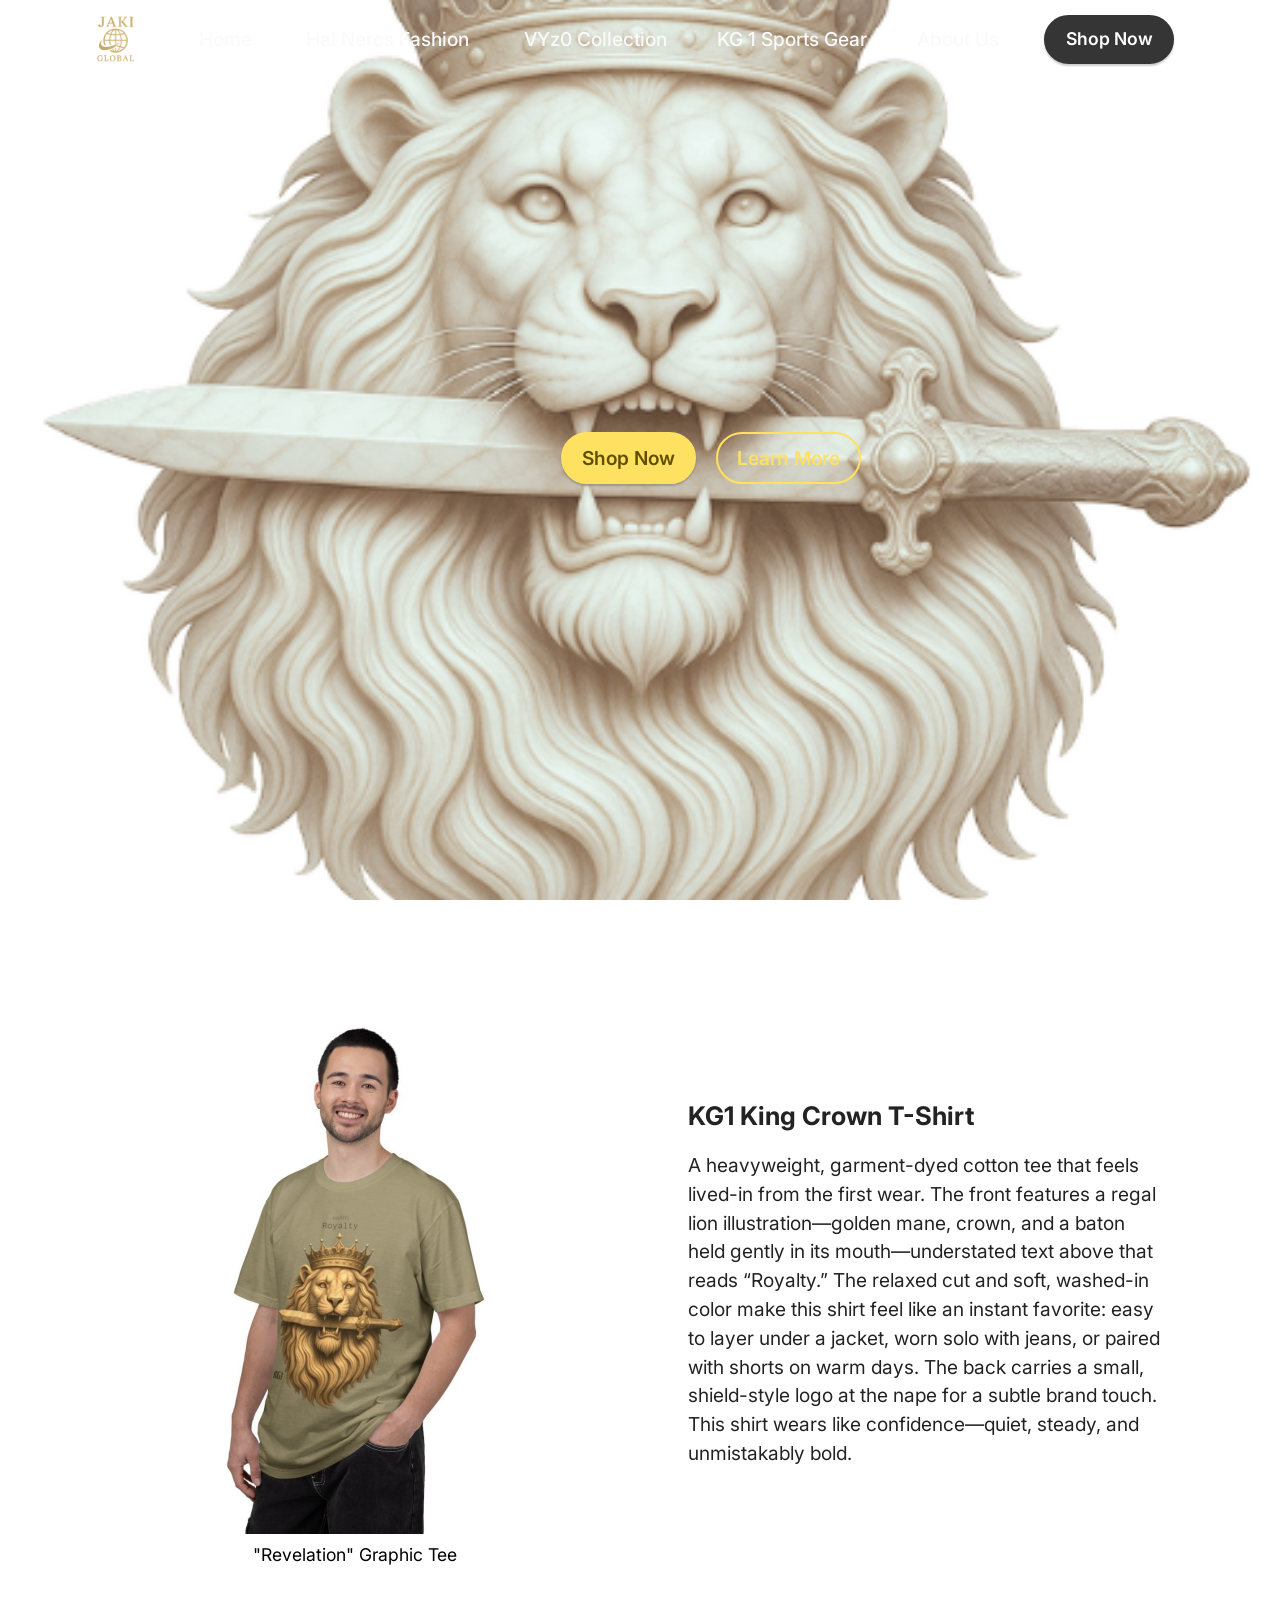
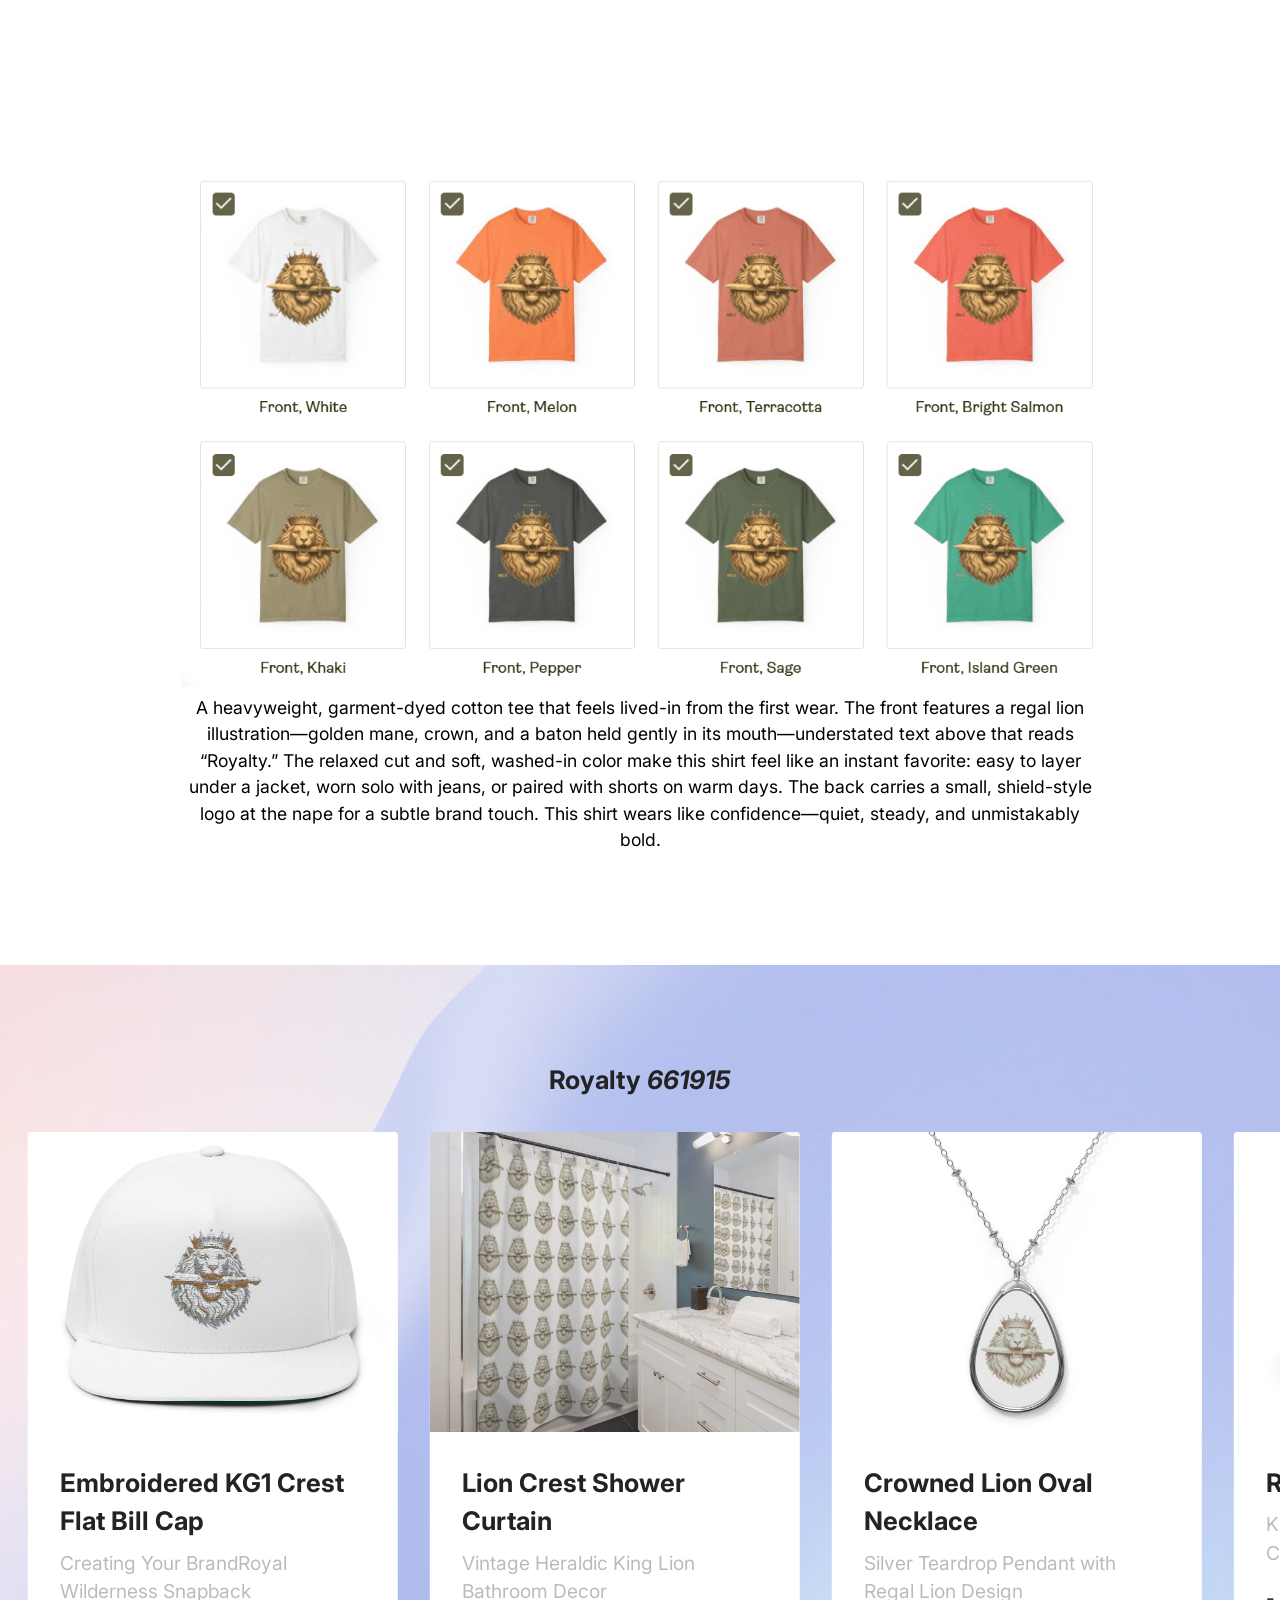
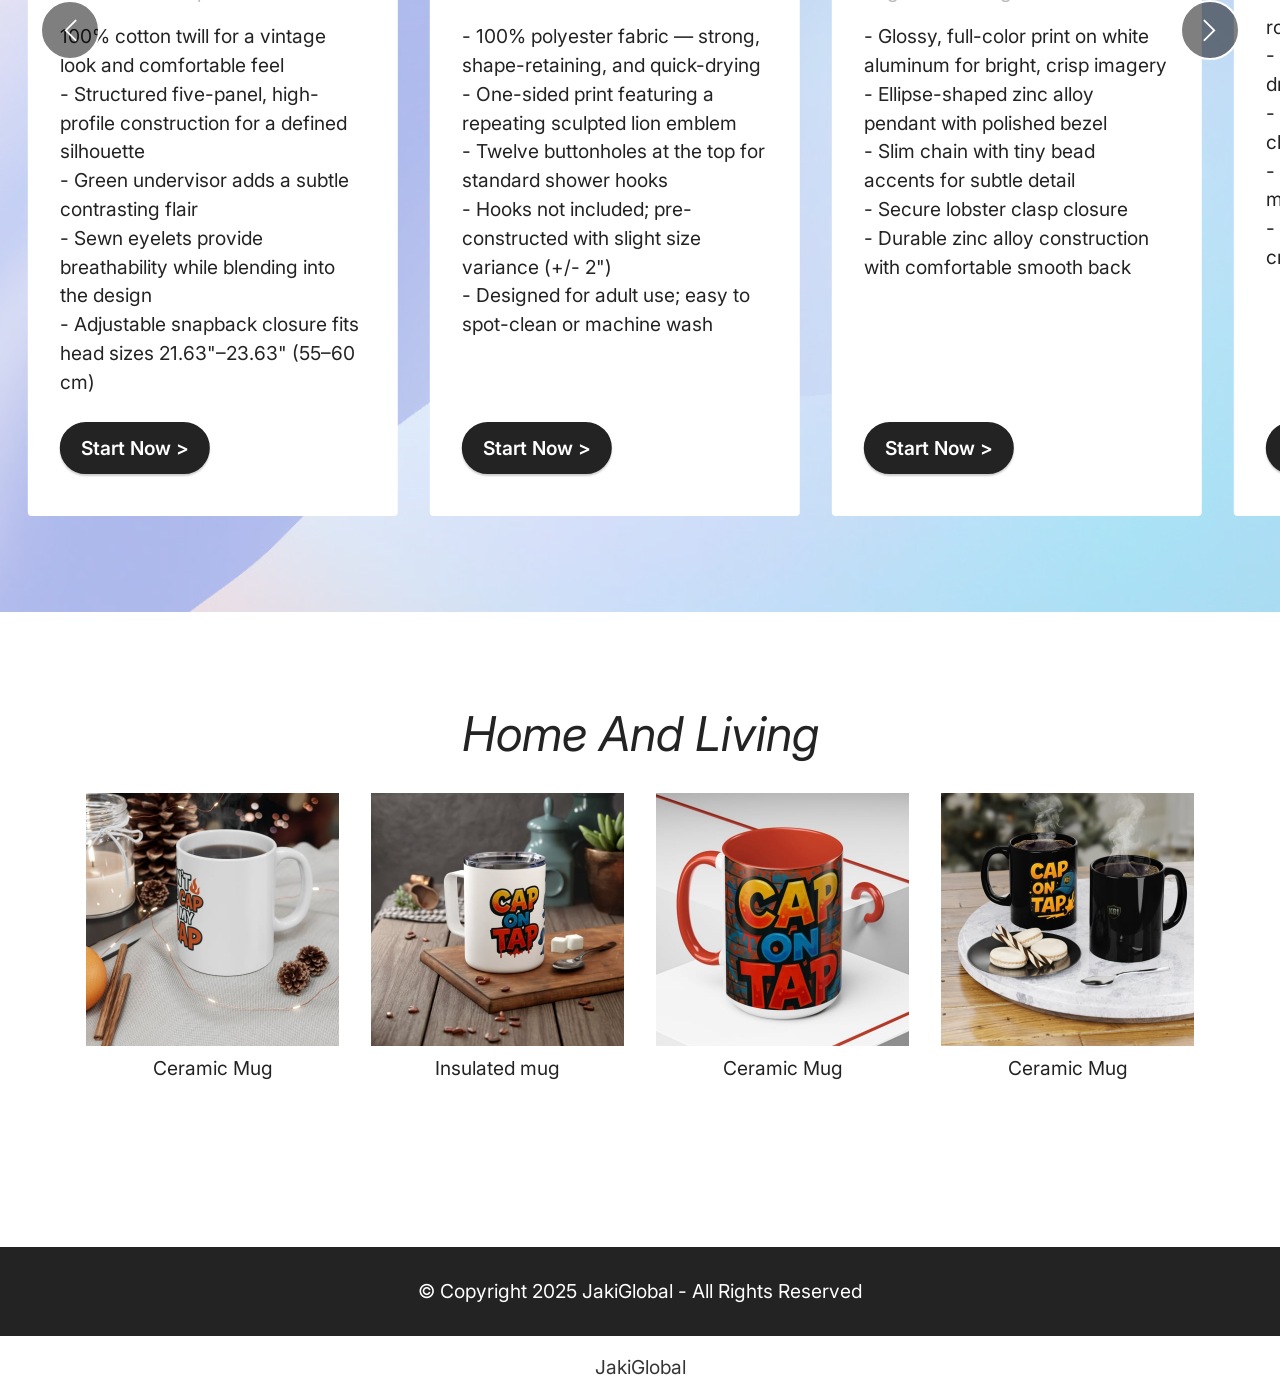
==== commit e63fc51f: "Update page1.html" ====
--- a/page1.html
+++ b/page1.html
@@ -136,8 +136,7 @@
             <h3 class="mbr-section-title mbr-fonts-style align-center mb-0 display-5"><strong>Royalty <em>661915</em></strong></h3>
             
         </div>
-        <div class="embla mt-4" data-skip-snaps="true" data-align="center" data-contain-scroll="trimSnaps" data-auto-play-interval="5" data-draggable="true">
-            <div class="embla__viewport container-fluid">
+<div class="embla mt-4" data-skip-snaps="true" data-align="center" data-contain-scroll="trimSnaps" data-auto-play-interval="2000" data-draggable="true">            <div class="embla__viewport container-fluid">
                 <div class="embla__container">
                     
                     
@@ -344,6 +343,41 @@
     </div>
   </section><section class="display-7" style="padding: 0;align-items: center;justify-content: center;flex-wrap: wrap;    align-content: center;display: flex;position: relative;height: 4rem;"><a href="https://jakiglobal.online/page" style="flex: 1 1;height: 4rem;position: absolute;width: 100%;z-index: 1;"><img alt="" style="height: 4rem;" src="[data-uri]"></a><p style="margin: 0;text-align: center;" class="display-7">&#8204;</p><a style="z-index:1" href="https://jakiglobal.online/page6.html">JakiGlobal </a></section><script src="assets/bootstrap/js/bootstrap.bundle.min.js"></script>  <script src="assets/smoothscroll/smooth-scroll.js"></script>  <script src="assets/ytplayer/index.js"></script>  <script src="assets/dropdown/js/navbar-dropdown.js"></script>  <script src="assets/theme/js/script.js"></script>  
 
-  
+ <script>
+document.addEventListener("DOMContentLoaded", function () {
+  const container = document.querySelector('.embla__container');
+
+  if (!container) return;
+
+  // duplicate all slides for seamless loop
+  container.innerHTML += container.innerHTML;
+
+  let position = 0;
+
+  function animate() {
+    position += 0.2; // SPEED (lower = slower, higher = faster)
+
+    container.style.transform = `translateX(-${position}px)`;
+
+    // reset smoothly when halfway
+    if (position >= container.scrollWidth / 2) {
+      position = 0;
+    }
+
+    requestAnimationFrame(animate);
+  }
+
+  animate();
+});
+</script>
+  <style>
+.embla__container {
+  display: flex;
+}
+
+.embla__slide {
+  min-width: 100%;
+}
+</style>
 </body>
 </html>
